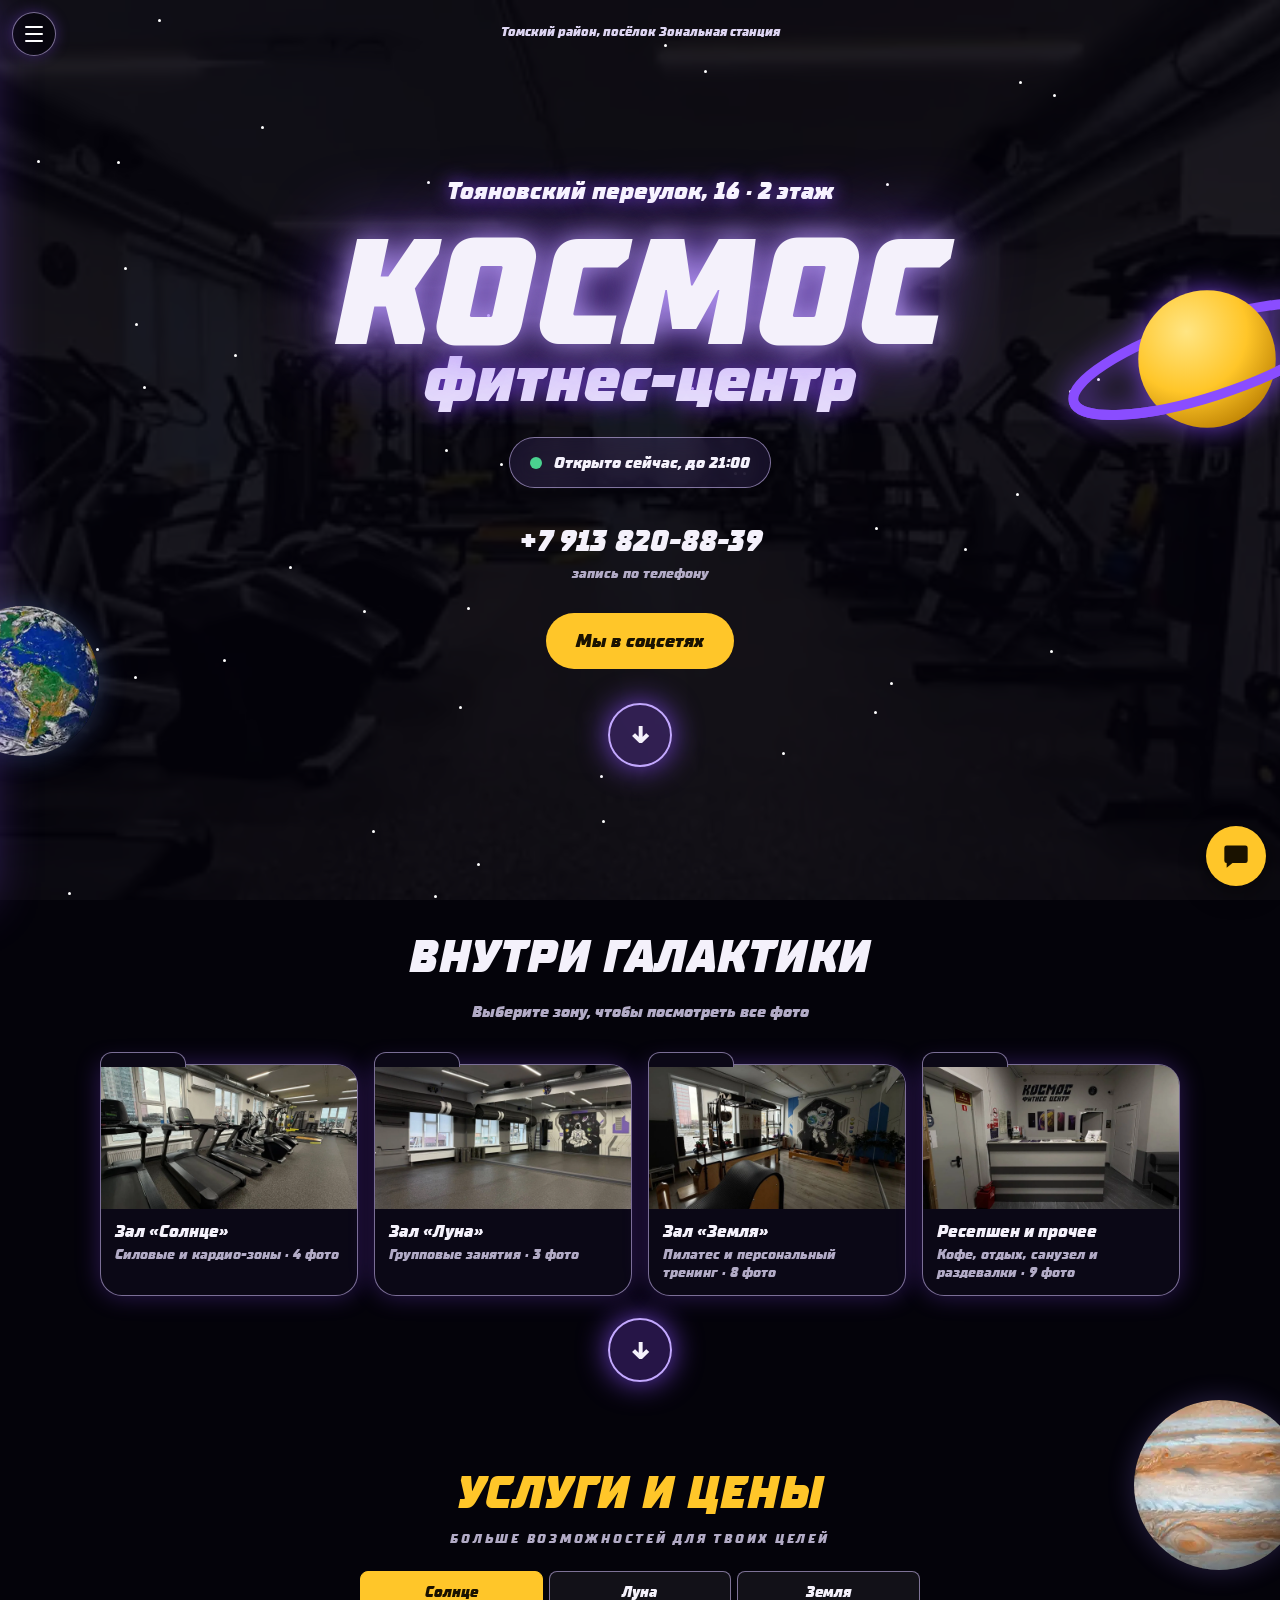
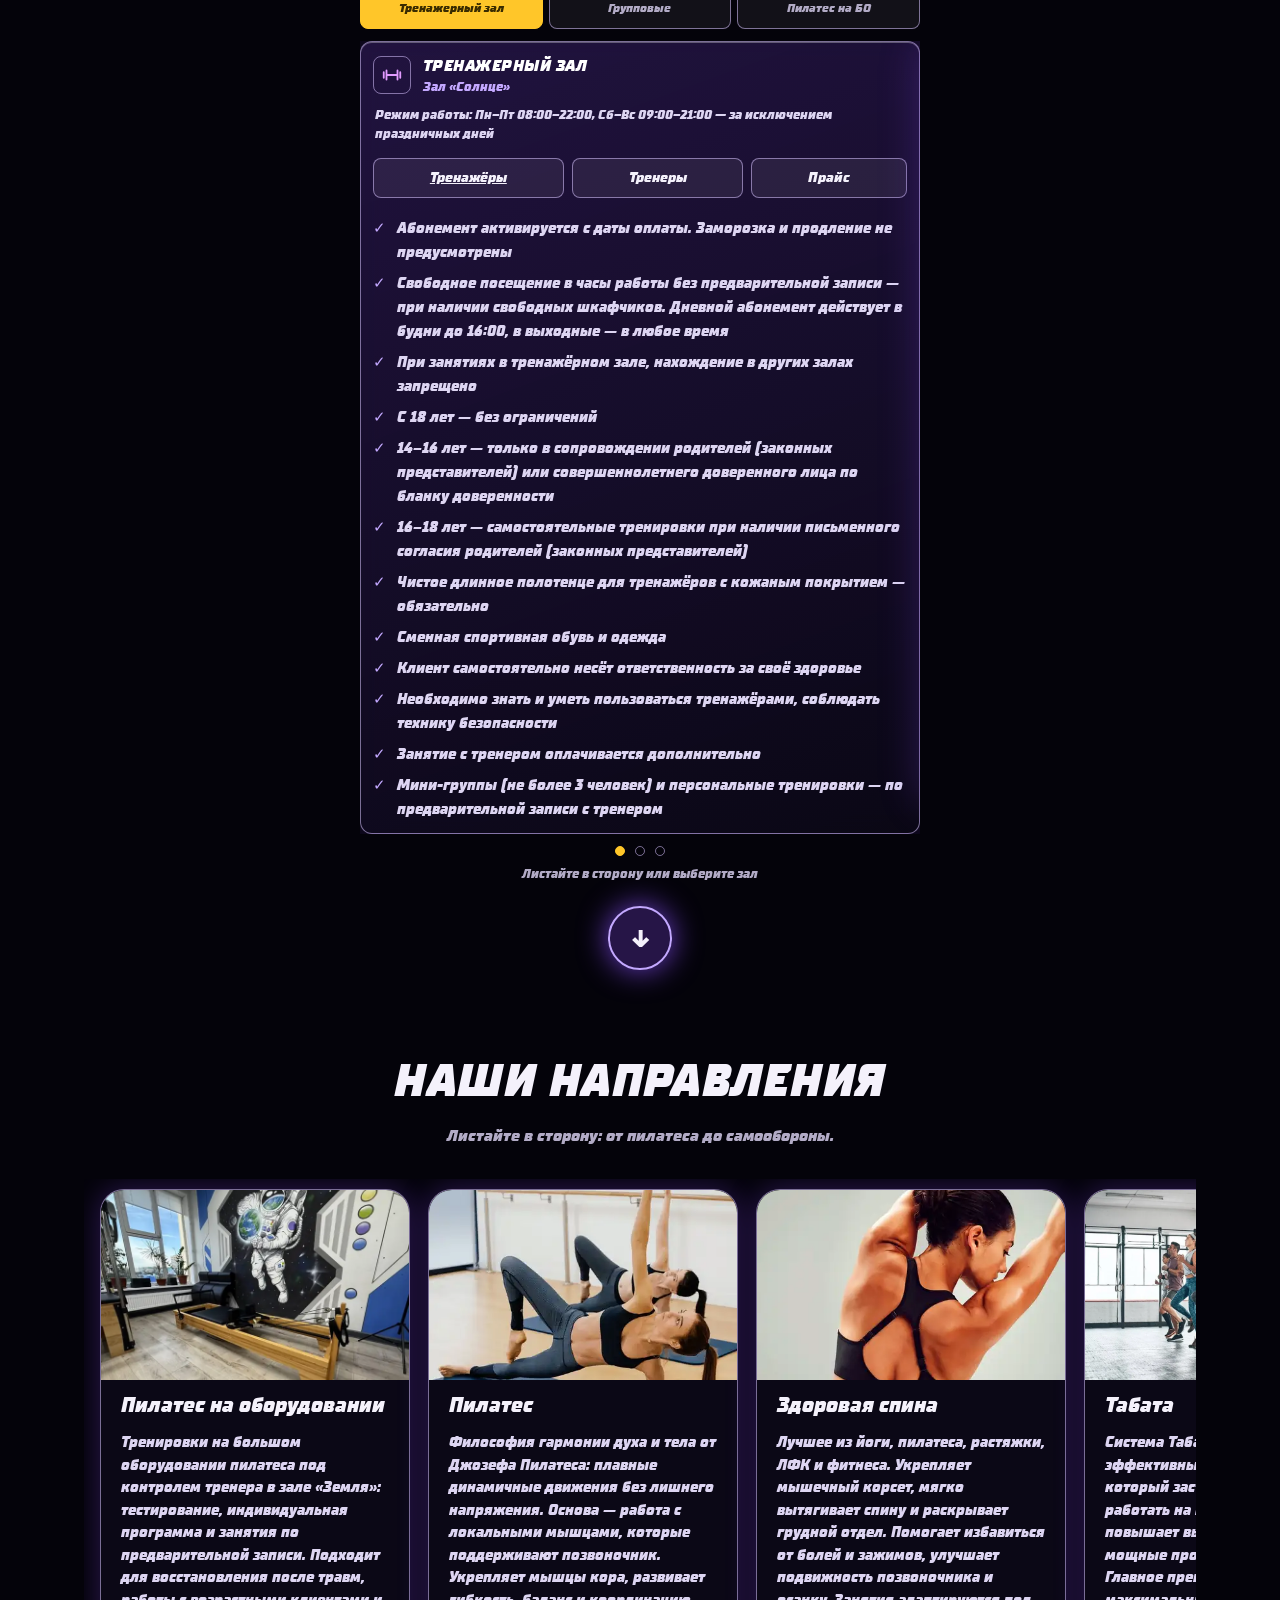
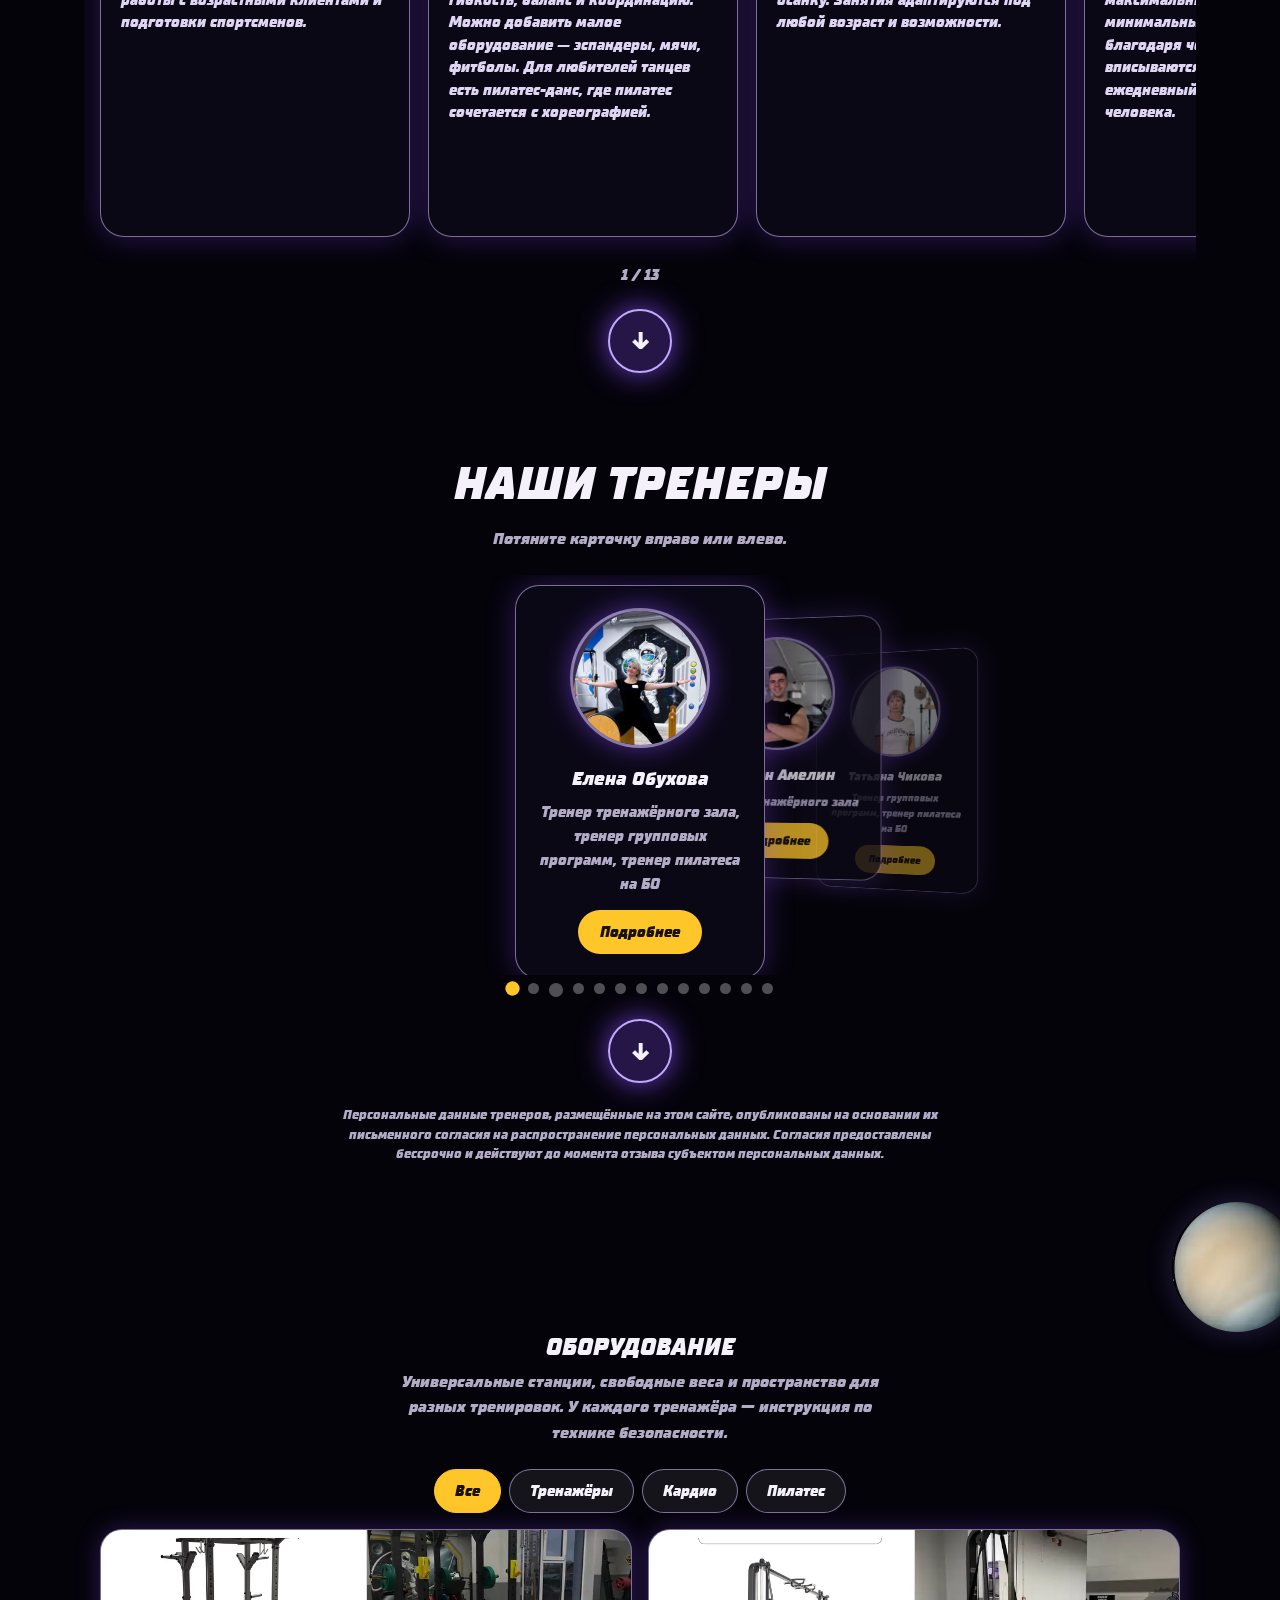
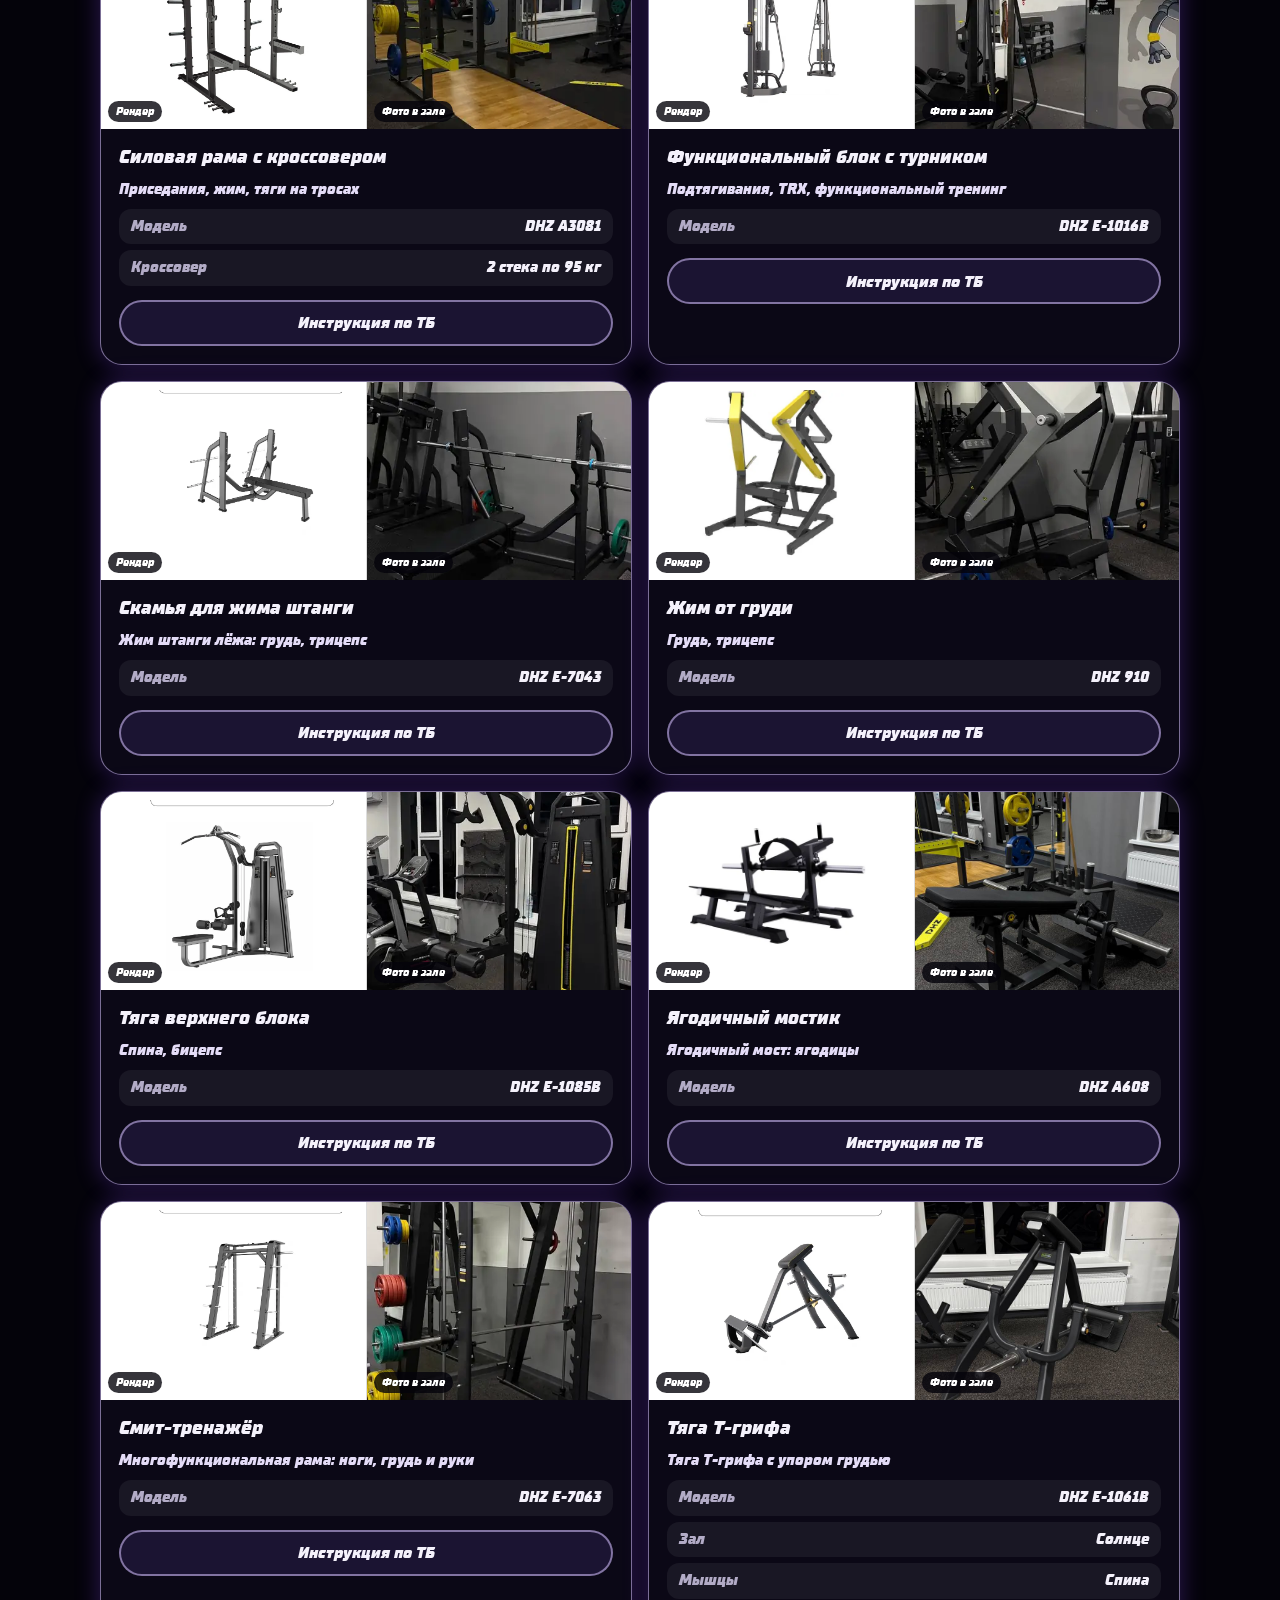
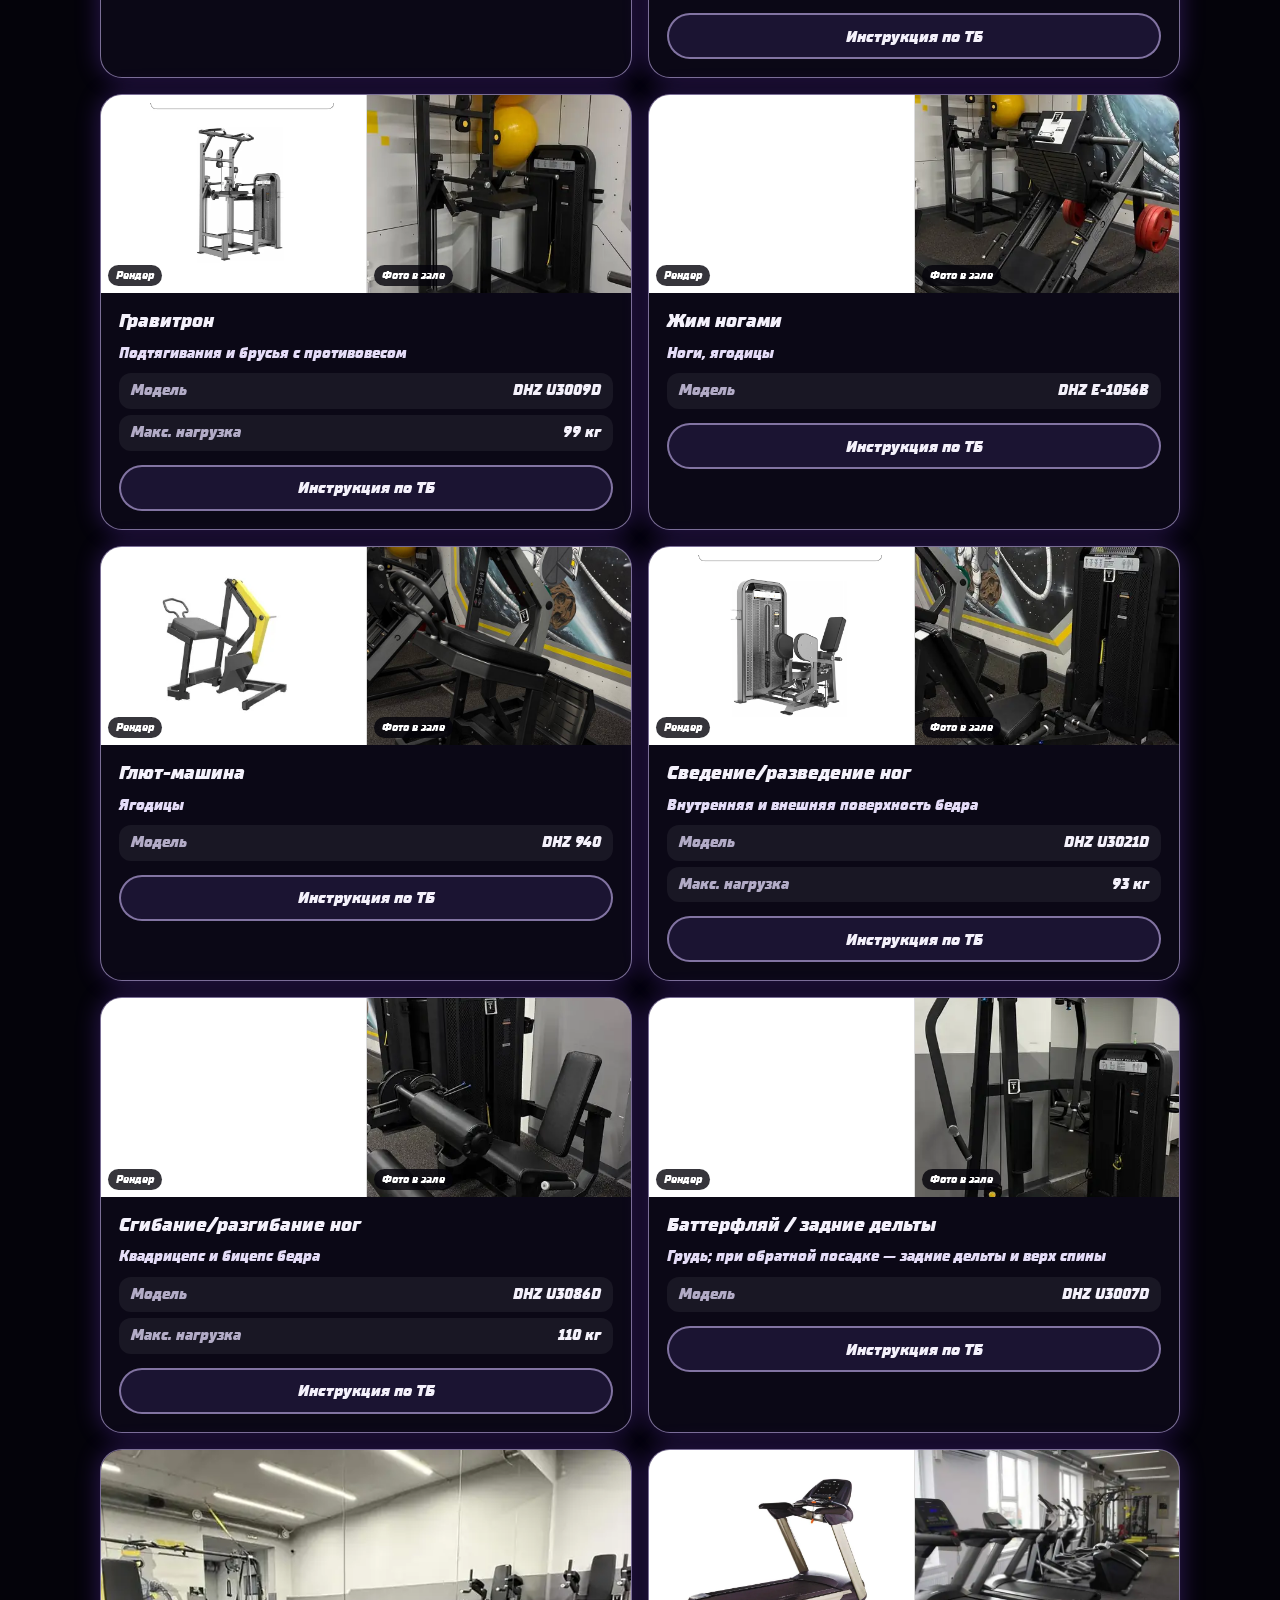
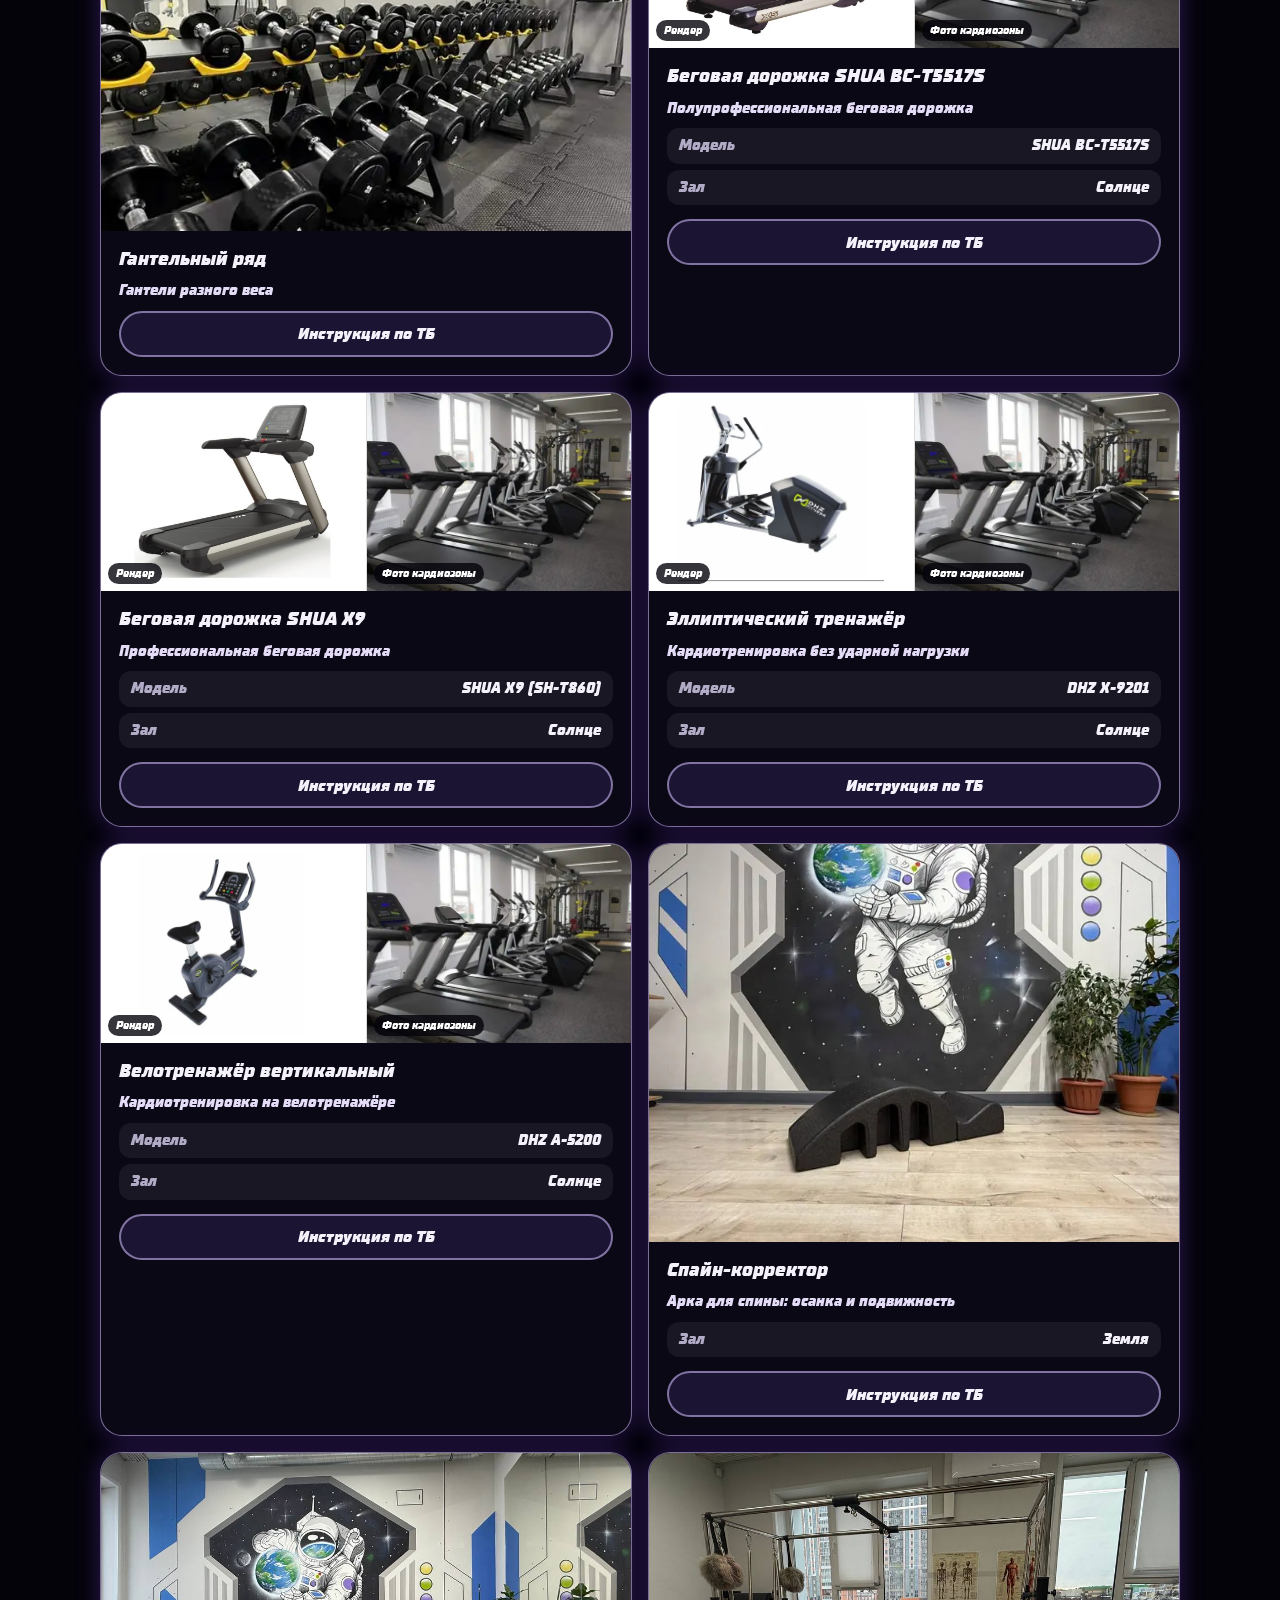
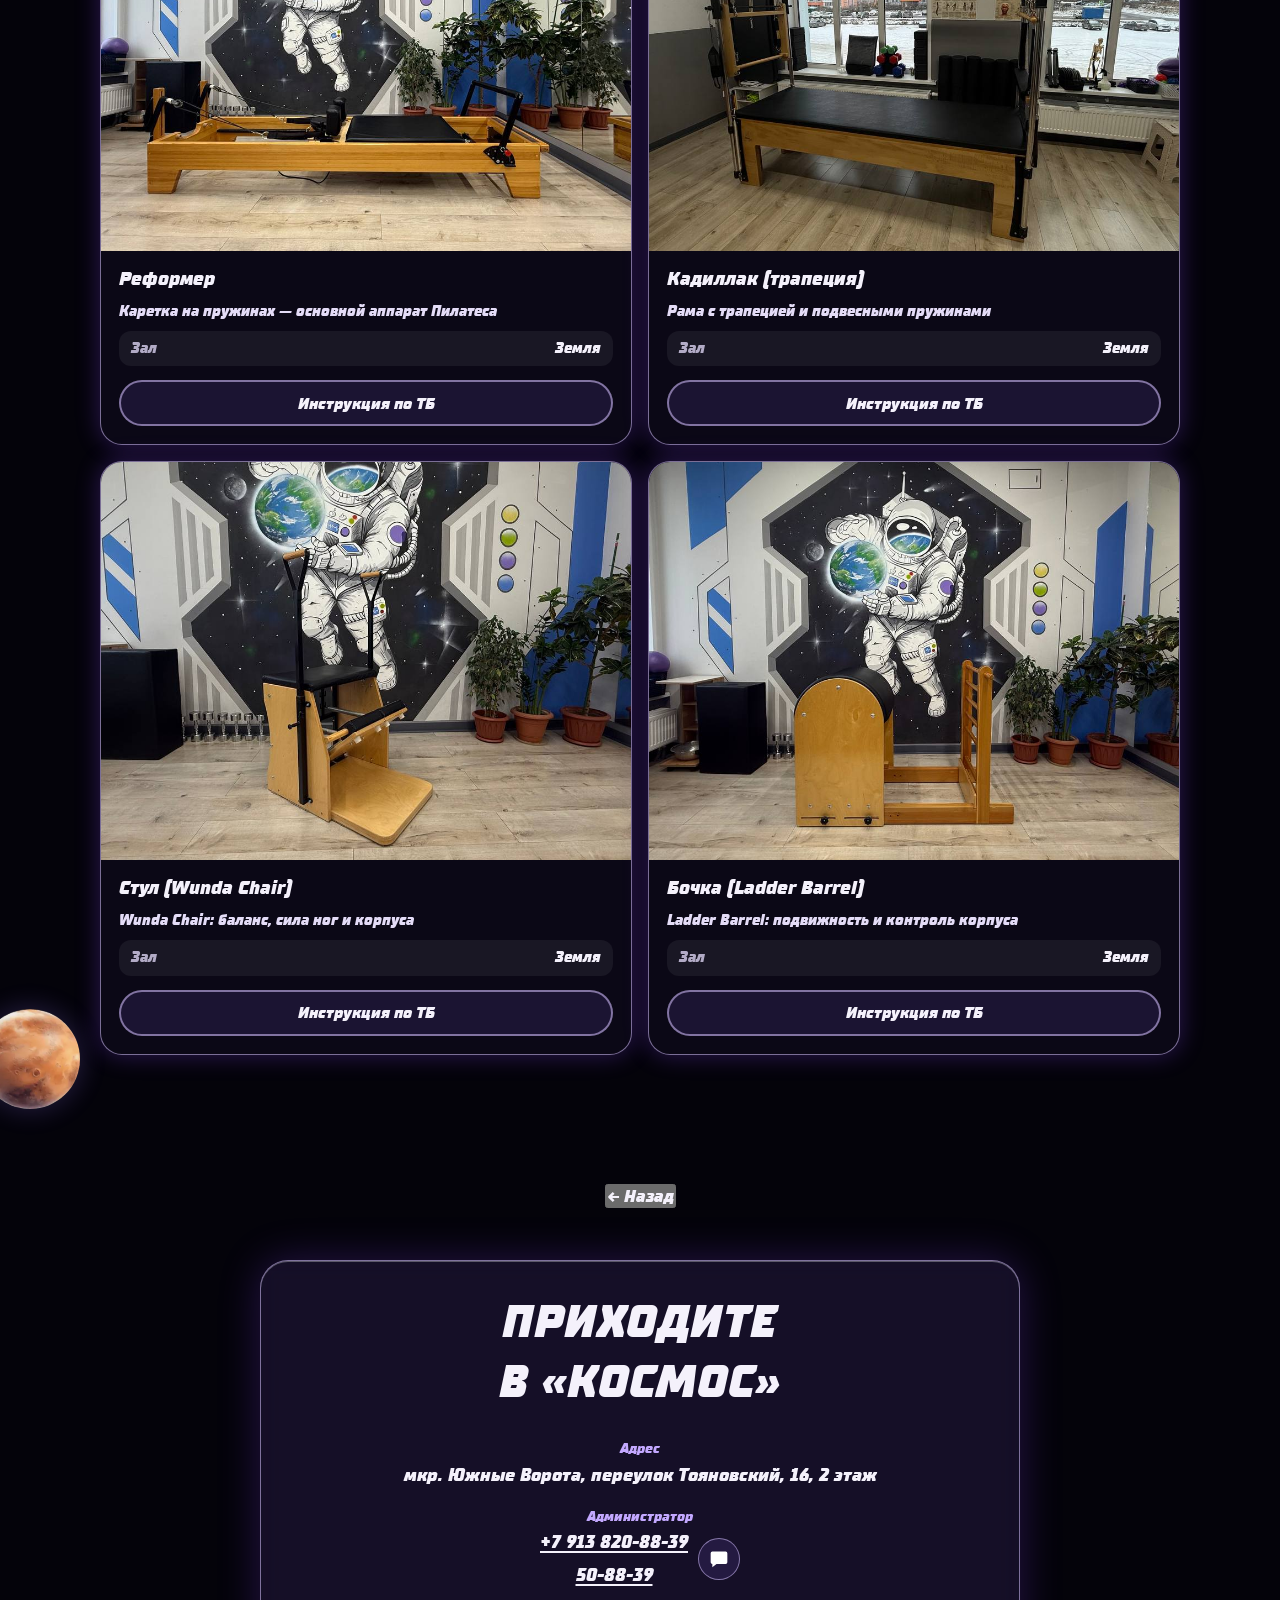
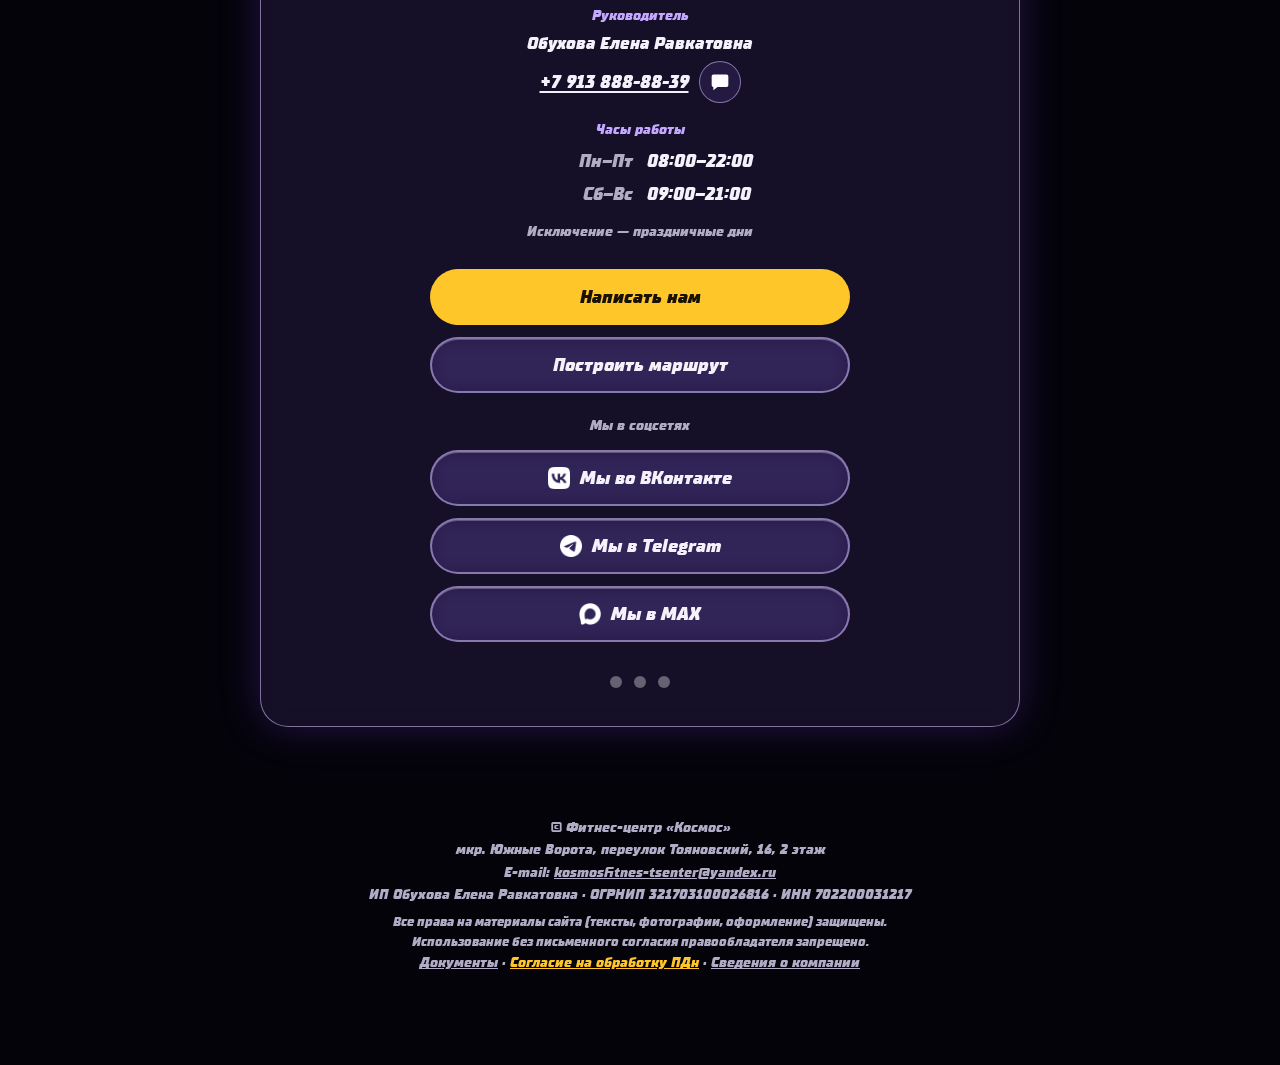
==== index.html @ e8531ea5 "Add trainer Tatyana Bon" ====
<!doctype html><html><head><meta charset=utf8><meta name=viewport content="width=device-width,initial-scale=1,viewport-fit=cover"><style>:root{color-scheme:light;box-sizing:border-box;padding-top:env(safe-area-inset-top,0px);padding-bottom:env(safe-area-inset-bottom,0px)}html{scroll-padding-top:env(safe-area-inset-top,0px)}body{margin:0;padding:0;font:14px -apple-system,BlinkMacSystemFont,sans-serif;background:#fff;color:#000}img{max-width:100%}[hidden]:not([hidden=until-found i]){display:none!important}
/* Экранные блоки и компактные карточки */




.section-down{margin:22px auto 0;flex:none}
#services .pz-chips .pz-chip{display:grid;place-items:center;text-align:center}
.sh-note{margin:10px 0;padding:8px 12px;border:1px solid var(--edge);border-radius:8px;font-size:13px;color:var(--vio2)}
.dmb{line-height:1.35}.dmb p{margin-bottom:5px}.dmb ul,.dmb ol{margin-bottom:6px}.dmb li{margin:1px 0}
.dmb .docpdf{display:block;width:100%;height:min(68vh,900px);min-height:420px;border:0;border-radius:10px;background:#fff}
@media(max-width:699px){.dmb .docpdf{height:62vh;min-height:360px}}
#p-trainer #tbody li ul{margin:8px 0 0;padding-left:20px}
@media(max-width:699px){
  #top.hero{height:100dvh;min-height:100svh}
  #top .meta{justify-content:center;text-align:center;padding-left:35px;padding-right:35px}
  #top .hero-main{position:relative;padding:10px 16px 88px}
  #top .hero-main>.down{position:absolute;bottom:calc(16px + env(safe-area-inset-bottom,0px));margin:0!important}
  #top .call{margin:18px 0 14px}#top .st{margin-top:14px;padding:8px 13px;font-size:13px}
  #intro,#services,#dirs{height:100dvh;min-height:100svh;overflow:hidden;scroll-margin-top:0}
  #intro .wrap,#services .wrap,#dirs .wrap{height:100%;display:flex;flex-direction:column;min-height:0}
  #intro .wrap{align-items:center;justify-content:center;padding-top:12px;padding-bottom:calc(12px + env(safe-area-inset-bottom,0px))}
  #intro h2{font-size:clamp(26px,7vw,42px)}#intro .sub{font-size:14px;line-height:1.35;margin-top:8px}
  
  #intro .section-down{margin-top:auto}
  #services .wrap{padding-top:6px;padding-bottom:calc(8px + env(safe-area-inset-bottom,0px))}
  #services h2{font-size:clamp(25px,7vw,37px)}
  #services #svc{flex:1;min-height:0;display:flex;flex-direction:column;gap:0}
  #services .pz-lead{margin-top:2px;font-size:10px}
  #services .pz-tabs{margin:7px 0 6px;gap:4px}#services .pz-tabs button{min-height:48px}#services .pz-tabs b{font-size:13px}#services .pz-tabs span{font-size:10px}
  #services .pz-view{flex:1;min-height:0}#services .pz-trk{height:100%!important}
  #services .pz-s{height:100%;overflow-y:auto;scrollbar-width:thin}
  #services .pz-p{padding:9px 10px}#services .pz-p h3{margin-bottom:6px;font-size:14px}#services .pz-p h3 i{width:30px;height:30px}
  #services .pz-rows{grid-template-columns:repeat(2,minmax(0,1fr));gap:4px}
  #services .pz-r{display:flex;flex-direction:column;align-items:flex-start;justify-content:space-between;min-height:54px;padding:5px 7px;font-size:12px}
  #services .pz-r small{font-size:10px}#services .pz-r strong{font-size:15px}
  #pz-earth .pz-r small,#pz-earth .hbd{display:none}
  #pz-earth .pz-r{flex-direction:row;align-items:center;min-height:54px}
  #pz-earth .pz-r span{font-size:11px}#pz-earth .pz-r strong{font-size:14px}#pz-earth .pz-r strong em{font-size:9px}
  #services .pz-key{margin:6px 0 0;font-size:11px;line-height:1.3}
  #services .pz-act{margin-top:7px;gap:5px}#services .pz-act .btn{min-height:40px;font-size:14px}
  #services .pz-chips{gap:5px}#services .pz-chip{min-height:34px;padding:3px 6px;font-size:11px;text-decoration:none;text-align:center;display:grid;place-items:center}
  #services .pz-more{margin-top:6px}#services .pz-more .hmore{min-height:38px;margin:0;padding:4px 9px;font-size:11px;text-align:left}
  #services .pz-more .hdet{max-height:45dvh;overflow-y:auto}#services .pz-more li{font-size:12px;line-height:1.3;margin:4px 0}
  #services .pz-dots{margin-top:5px}#services .pz-hint{margin-top:2px;font-size:10px}
  #services .section-down{width:44px;height:44px;font-size:22px;margin:4px auto 0}
  #dirs .wrap{padding-top:8px;padding-bottom:calc(10px + env(safe-area-inset-bottom,0px))}#dirs h2{font-size:clamp(25px,7vw,37px)}#dirs .sub{font-size:12px;margin:4px 0}
  #dirs .dcar{flex:1;min-height:0;margin:0}#dirs .dtrk{height:100%;align-items:stretch;padding:4px 16px 8px}
  #dirs .dc{height:100%;display:flex;flex-direction:column;overflow:hidden}#dirs .dc .ph{height:clamp(110px,27dvh,210px);flex:none}
  #dirs .dc .tx{flex:1;min-height:0;overflow-y:auto;padding:8px 14px 12px}#dirs .dc h3{font-size:18px;margin-bottom:6px}#dirs .dc p{font-size:12.5px;line-height:1.34}
  #dirs .dcnt{padding-top:4px;font-size:12px}
}
@media(max-height:640px) and (max-width:699px){#top .hero-main{padding-bottom:74px}#top h1{font-size:clamp(45px,14vw,72px)}}

/* First-screen hall cards use the same folder look as the main gallery. */






@media(max-width:480px){}
</style><meta charset=utf8><meta name=viewport content="width=device-width,initial-scale=1,viewport-fit=cover"><style>:root{color-scheme:light;box-sizing:border-box;padding-top:env(safe-area-inset-top,0px);padding-bottom:env(safe-area-inset-bottom,0px)}html{scroll-padding-top:env(safe-area-inset-top,0px)}body{margin:0;padding:0;font:14px -apple-system,BlinkMacSystemFont,sans-serif;background:#fff;color:#000}img{max-width:100%}[hidden]:not([hidden=until-found i]){display:none!important}</style><style>#dlw,#p-rules .mrow,#p-rules h3{display:none!important}</style><title>Фитнес-центр «Космос»</title><style>
:root{color-scheme:dark;--ink:#04030a;--line:#2b2145;--vio:#8a4dff;--vio2:#c3a8ff;--sun:#ffc629;--txt:#f4f1fb;--mut:#b2abc6;--wide:"Unbounded","Arial Black",Verdana,sans-serif;--glass:rgba(150,110,255,.12);--edge:rgba(215,195,255,.55)}
*{box-sizing:border-box;margin:0;padding:0}
html{scroll-behavior:smooth;-webkit-text-size-adjust:100%;overflow-x:hidden;max-width:100%}
main,section,#imtpage,footer{overflow-x:clip}
body{background:var(--ink);color:var(--txt);font:17px/1.6 system-ui,-apple-system,"Segoe UI",Roboto,Arial,sans-serif;padding-bottom:84px;overflow-x:hidden;max-width:100vw;position:relative;text-align:center;overscroll-behavior-x:none}
img{display:block;max-width:100%}
a{color:inherit}
:focus-visible{outline:3px solid var(--sun);outline-offset:3px}
.wrap{width:min(1080px,100% - 32px);margin:0 auto;position:relative;z-index:1}
section{padding:64px 0;position:relative}
h2{font-family:var(--wide);font-weight:500;font-size:clamp(24px,6.4vw,46px);line-height:1.15;text-transform:uppercase;overflow-wrap:anywhere}
h2 small{display:block;font-weight:300;font-size:.55em;text-transform:none;margin-top:8px;color:#e6defa}
.sub{max-width:30em;margin:16px auto 24px;color:var(--mut);font-size:16px}
.bg{position:fixed;inset:0;z-index:-2;background:#000 center/cover}
.bg:after{content:"";position:absolute;inset:0;background:rgba(4,3,10,.9)}
.stars{position:fixed;inset:0;z-index:-1;pointer-events:none}
.stars i{position:absolute;width:3px;height:3px;border-radius:50%;background:#fff;animation:tw 4s ease-in-out infinite}
@keyframes tw{0%,100%{opacity:.1}50%{opacity:1}}
.btn{display:inline-flex;align-items:center;justify-content:center;min-height:56px;padding:0 28px;border-radius:999px;font:700 18px/1 system-ui,sans-serif;text-decoration:none;border:2px solid transparent;cursor:pointer;transition:transform .15s,box-shadow .3s}
.btn:active{transform:scale(.97)}
.btn-sun{background:var(--sun);color:#1a1200;animation:ring 3s ease-out infinite}
@keyframes ring{0%{box-shadow:0 0 0 0 rgba(255,198,41,.55)}70%,100%{box-shadow:0 0 0 16px rgba(255,198,41,0)}}
.btn-g{border-color:var(--edge);background:var(--glass);-webkit-backdrop-filter:blur(10px);backdrop-filter:blur(10px);color:var(--txt);box-shadow:inset 0 1px 0 rgba(255,255,255,.25)}
.btn-g:hover{box-shadow:0 0 28px rgba(138,77,255,.7)}
/* glass */
.glass{position:relative;border-radius:28px;border:1px solid var(--edge);background:var(--glass);-webkit-backdrop-filter:blur(12px);backdrop-filter:blur(12px);box-shadow:inset 0 1px 0 rgba(255,255,255,.3),0 0 40px rgba(138,77,255,.25)}
.lift{transition:transform .45s cubic-bezier(.2,.8,.3,1),box-shadow .45s}
.lift:hover{transform:translateY(-8px)}

/* hero */
.hero{position:relative;min-height:100vh;min-height:100svh;padding:0;display:flex;flex-direction:column;overflow:hidden}
.beam{position:absolute;top:-8%;left:50%;width:150%;height:100%;translate:-50% 0;background:conic-gradient(from 180deg at 50% 0,transparent 163deg,rgba(138,77,255,.55) 174deg,rgba(255,255,255,.85) 180deg,rgba(138,77,255,.55) 186deg,transparent 197deg);filter:blur(14px);-webkit-mask:linear-gradient(#000 25%,transparent 92%);mask:linear-gradient(#000 25%,transparent 92%);animation:beam 7s ease-in-out infinite;pointer-events:none}
@keyframes beam{50%{opacity:.6;transform:rotate(2deg)}}
.hero-soc{display:flex;gap:10px}.hero-soc a{display:flex;align-items:center;gap:5px;text-decoration:none;color:#ddd5f2}.hero-soc .ico{width:18px;height:18px}.meta{position:relative;display:flex;justify-content:space-between;gap:10px;padding:calc(env(safe-area-inset-top,0px) + 22px) 0 0;font-size:13px;color:#ddd5f2}
.hero .wrap{flex:1;display:flex;flex-direction:column;align-items:center;justify-content:center;padding-bottom:40px}
.hero .tag{font:500 14px var(--wide);margin-bottom:6px}
.hero h1{font-family:var(--wide);font-weight:700;font-size:clamp(46px,16vw,150px);line-height:1;text-transform:uppercase;text-shadow:0 0 30px rgba(190,160,255,.9),0 0 80px rgba(138,77,255,.8);position:relative;z-index:2}
.hero h1+p{font:300 clamp(24px,7.5vw,64px)/1 var(--wide);margin-top:-.32em;color:#e8e0fb;position:relative;z-index:1;text-shadow:0 0 24px rgba(138,77,255,.8)}
.call{margin:34px 0 26px}
.st{display:inline-flex;align-items:center;gap:12px;margin-top:26px;padding:12px 20px;border-radius:999px;border:1px solid var(--edge);background:var(--glass);-webkit-backdrop-filter:blur(10px);backdrop-filter:blur(10px);font-size:16px;font-weight:600;text-align:left;max-width:100%}
.st i{flex:none;width:12px;height:12px;border-radius:50%;background:#4ad18f;animation:pd 2s infinite}
.st.off i{background:#ff6b5b;animation-name:pdr}
@keyframes pd{0%{box-shadow:0 0 0 0 rgba(74,209,143,.7)}70%,100%{box-shadow:0 0 0 12px rgba(74,209,143,0)}}
@keyframes pdr{0%{box-shadow:0 0 0 0 rgba(255,107,91,.7)}70%,100%{box-shadow:0 0 0 12px rgba(255,107,91,0)}}
.call a{display:block;font:700 clamp(20px,5.5vw,30px) var(--wide);text-decoration:none}
.call span{font-size:14px;color:var(--mut)}
.down{width:64px;height:64px;border-radius:50%;display:grid;place-items:center;text-decoration:none;font-size:28px;border:2px solid var(--vio2);background:rgba(138,77,255,.25);box-shadow:0 0 30px rgba(138,77,255,.8);animation:bob 2.6s ease-in-out infinite}
@keyframes bob{50%{transform:translateY(8px)}}
.planet{position:absolute;z-index:1;width:clamp(90px,24vw,190px);aspect-ratio:1;border-radius:50%;background:radial-gradient(circle at 35% 30%,#ffe583,#ffc629 55%,#b97d00);animation:fl 8s ease-in-out infinite}

.p1{right:-6%;top:26%;width:clamp(150px,40vw,300px);background:none;border-radius:0;aspect-ratio:6/5}.p1 svg{width:100%;height:100%;filter:drop-shadow(0 0 14px rgba(138,77,255,.8))}
.pl{position:absolute;aspect-ratio:1;border-radius:50%;pointer-events:none;z-index:0;opacity:.75;animation:fl 9s ease-in-out infinite}

/* planets: фото планет из присланной картинки */
.pl{opacity:.96;background-size:cover;background-position:center;box-shadow:0 0 30px rgba(160,130,255,.25)}
.pear{background-size:cover;background-position:center;box-shadow:0 0 30px rgba(120,160,255,.35)}
.pjup:before{content:"";position:absolute;inset:0;border-radius:50%;background:radial-gradient(circle at 36% 30%,rgba(255,255,255,.12),rgba(0,0,0,0) 42%,rgba(0,0,0,.6) 100%)}
.pjup{background-image:url([data-uri])}
.pura{background-image:url([data-uri])}
.pven{background-image:url([data-uri])}
.pmer{background-image:url([data-uri])}
.pear{background-image:url([data-uri])}
.pmar{background-image:url([data-uri])}
.pnep{background-image:url([data-uri])}
.pplu{background-image:url([data-uri])}
.p2{left:-4%;bottom:16%;width:clamp(80px,22vw,150px);animation-delay:-3s;opacity:.85}

@keyframes fl{50%{transform:translateY(-18px) rotate(4deg)}}

/* hours panel */
.pan{padding:30px 18px 34px;max-width:900px;margin:0 auto}
.pan:before{content:"";position:absolute;inset:14px -12px -14px 12px;border-radius:28px;border:1px solid var(--line);background:rgba(138,77,255,.06);z-index:-1}
.pan-top{display:flex;justify-content:space-between;align-items:center;margin-bottom:22px;font-size:14px;color:#ddd5f2}
.pill{padding:4px 14px;border-radius:999px;border:1px solid var(--edge);background:rgba(255,255,255,.1);font-size:13px}
.three{display:grid;gap:22px}
.n{font:300 clamp(40px,11vw,64px)/1 var(--wide);text-shadow:0 0 20px var(--vio)}
.three b{display:block;font-size:18px;margin-top:6px}
.three span{color:var(--mut);font-size:15px}
.pan .foot{margin-top:22px;font-size:14px;color:var(--mut)}
@media(min-width:700px){.three{grid-template-columns:repeat(3,1fr)}.pan{padding:34px 40px}}

/* services tiles */
.tiles{display:grid;gap:26px;margin-top:34px}
.tw{position:relative;transform:rotate(var(--r));transition:transform .45s cubic-bezier(.2,.8,.3,1)}
.tw:before{content:"";position:absolute;inset:10px -10px -10px 10px;border-radius:24px;border:1px solid var(--edge);background:rgba(138,77,255,.1);z-index:-1;rotate:3deg}
.tw:hover{transform:translateY(-8px) rotate(var(--r))}
.tw{display:flex}
.tile{width:100%;border-radius:24px;border:1.5px solid var(--edge);overflow:hidden;text-align:left;background:#0b0816;box-shadow:0 0 30px rgba(138,77,255,.3);display:flex;flex-direction:column}
.ph{position:relative;height:240px;background:#000 center/cover}
.ph:after{content:"";position:absolute;left:0;right:0;bottom:-1px;height:70px;background:linear-gradient(to top,#0b0816,rgba(11,8,22,0))}
.tx{padding:6px 22px 22px;display:flex;flex-direction:column;flex:1}
.tx .pr{margin-top:auto}
.tx ul{margin-bottom:16px}
.lnk{padding:0 18px;border-radius:999px;border:1.5px solid var(--sun);color:var(--sun);min-height:44px;background:none;font:700 15px system-ui,sans-serif;cursor:pointer}
.lnk:hover{background:var(--sun);color:#1a1200}
.tile h3{font:500 20px/1.25 var(--wide);margin-bottom:12px}
.tile p{font-size:15px;color:#ddd5f2}
.pr{display:flex;justify-content:space-between;align-items:baseline;gap:10px;margin-top:14px;padding-top:12px;border-top:1px solid var(--edge)}
.pr strong{font:700 22px var(--wide);color:var(--sun)}
.pr span,.pr a{font-size:15px;color:#ddd5f2}
.pr.ask strong{font:500 14px var(--wide);color:var(--vio2)}
.pr a{font-weight:700;color:#fff}
.tile ul{list-style:none;margin-top:6px;display:grid;gap:7px;font-size:15px;color:#ddd5f2}
.tile li{padding-left:24px;position:relative}
.tile li:before{content:"\2713";position:absolute;left:0;color:var(--vio2);font-weight:700}
.pr strong{font-size:30px}
@media(min-width:600px){.tiles{grid-template-columns:repeat(2,1fr)}}
@media(min-width:1000px){.tiles{grid-template-columns:repeat(3,1fr);gap:28px}}
[hidden]{display:none!important}
/* imt */
.imt{padding:30px 18px 34px;max-width:620px;margin:30px auto 0;text-align:left}
.imt label{display:block;font-size:15px;color:var(--mut);margin:16px 0 6px}
.imt input,.imt select{width:100%;min-height:58px;padding:0 18px;border-radius:14px;border:1px solid var(--edge);background:rgba(255,255,255,.08);color:var(--txt);font:18px system-ui,sans-serif}
.imt select option{color:#111}
.imt .btn{width:100%;margin-top:24px}
.res{margin-top:22px;padding:20px;border-radius:16px;border:1px solid var(--edge);background:rgba(138,77,255,.14);min-height:80px;text-align:center}
.res strong{display:block;font:700 34px var(--wide);color:var(--sun)}
.sc{position:relative;display:grid;grid-template-columns:3.5fr 6.5fr 5fr 10fr;height:12px;border-radius:6px;overflow:hidden;margin:26px 0 6px}
.sc i:nth-child(1){background:#5b8cff}.sc i:nth-child(2){background:#4ad18f}.sc i:nth-child(3){background:var(--sun)}.sc i:nth-child(4){background:#ff6b5b}
.mk{position:relative;height:0}.mk b{position:absolute;top:-30px;width:4px;height:20px;margin-left:-2px;background:#fff;box-shadow:0 0 10px #fff;border-radius:2px;transition:left .5s}
.leg{display:flex;justify-content:space-between;font-size:12.5px;color:var(--mut)}
.imt{max-width:760px;padding:34px 22px 38px}
.imt-t{font:500 22px var(--wide);margin-bottom:4px}
.fg{display:grid;gap:0 20px}
@media(min-width:620px){.fg{grid-template-columns:1fr 1fr}.imt{padding:44px 44px 48px}}
.res .big{display:block;font:700 clamp(44px,12vw,72px)/1.1 var(--wide);color:var(--sun);text-shadow:0 0 24px rgba(255,198,41,.4)}
.res .cat{display:block;font:500 20px var(--wide);margin:6px 0 14px}
.res .row{font-size:16px;color:#e4dcf7;margin-top:6px}
.res.err{border-color:#ff6b5b;color:#ffb4aa}
.mini{display:grid;grid-template-columns:repeat(2,1fr);gap:10px;margin-top:18px;text-align:left}
.mini div{padding:14px;border-radius:14px;border:1px solid var(--edge);background:rgba(255,255,255,.06)}
.mini b{display:block;font:500 clamp(18px,4.6vw,26px) var(--wide);color:#fff}
.mini span{font-size:13.5px;color:#d3cde4;line-height:1.3;display:block;margin-top:4px}
@media(min-width:760px){.mini{grid-template-columns:repeat(4,1fr)}}
.cta{margin-top:20px;padding-top:18px;border-top:1px solid var(--edge)}
.cta p{margin-bottom:14px;color:#e8e0fb}
.rng{width:100%;-webkit-appearance:none;appearance:none;height:8px;border-radius:6px;background:var(--line);outline:none;margin:30px 0 12px;padding:0;min-height:0;border:0}
.rng::-webkit-slider-thumb{-webkit-appearance:none;width:36px;height:36px;border-radius:50%;background:var(--sun);border:3px solid #1a1200;box-shadow:0 0 18px rgba(255,198,41,.7);cursor:pointer}
.rng::-moz-range-thumb{width:32px;height:32px;border-radius:50%;background:var(--sun);border:3px solid #1a1200;box-shadow:0 0 18px rgba(255,198,41,.7);cursor:pointer}
.tk{position:relative;height:34px;font:500 18px var(--wide)}
.tk span{position:absolute;top:0;left:calc(18px + (100% - 36px) * var(--p));transform:translateX(-50%);padding:4px 12px;cursor:pointer;color:var(--mut);transition:color .25s,transform .25s}
.tk span.on{color:var(--sun);transform:translateX(-50%) scale(1.25)}
.rng{cursor:grab}.rng:active{cursor:grabbing}
.rng::-webkit-slider-thumb{transition:transform .2s,box-shadow .2s}.rng:hover::-webkit-slider-thumb{transform:scale(1.18);box-shadow:0 0 28px rgba(255,198,41,.95)}
.rng::-moz-range-thumb{transition:transform .2s}.rng:hover::-moz-range-thumb{transform:scale(1.18)}
.bn{display:grid;gap:12px;margin-top:26px}
.bn div{padding:16px;border-radius:14px;border:1px solid var(--edge);background:rgba(255,255,255,.06)}
.bn span{display:block;font-size:14px;color:var(--mut)}
.bn b{font:500 clamp(20px,5.4vw,30px) var(--wide)}
@media(min-width:700px){.bn{grid-template-columns:1fr 1fr}}
.sv{margin-top:22px;font:500 clamp(18px,4.6vw,24px)/1.35 var(--wide);text-align:center}
.sv strong{display:block;font:700 clamp(30px,8.5vw,52px) var(--wide);color:var(--sun);text-shadow:0 0 24px rgba(255,198,41,.4);margin:6px 0}
.back{display:inline-block;margin-bottom:10px;color:var(--vio2);font-weight:700;text-decoration:none}

/* why circles */
.cir{display:grid;gap:36px;margin-top:34px}
.cir img{width:118px;height:118px;border-radius:50%;object-fit:cover;margin:0 auto 14px;border:3px solid var(--edge);box-shadow:0 0 26px rgba(138,77,255,.55);animation:fl 7s ease-in-out infinite}
.cir>div:nth-child(2) img{animation-delay:-2s}.cir>div:nth-child(3) img{animation-delay:-4s}
.cir h3{font:500 18px var(--wide);margin-bottom:8px}
.cir p{color:var(--mut);font-size:15.5px;max-width:23em;margin:0 auto}
@media(min-width:800px){.cir{grid-template-columns:repeat(3,1fr)}}

/* gallery */
.gal{display:grid;grid-template-columns:repeat(2,1fr);gap:10px;margin-top:30px}
.gal button{border:1.5px solid var(--edge);padding:0;background:#000;border-radius:20px;overflow:hidden;cursor:zoom-in;aspect-ratio:4/3;transition:transform .45s cubic-bezier(.2,.8,.3,1),box-shadow .45s}
.gal button:hover{transform:translateY(-8px);box-shadow:0 0 26px rgba(138,77,255,.65)}
.gal img{width:100%;height:100%;object-fit:cover}
@media(min-width:800px){.gal{grid-template-columns:repeat(4,1fr)}}
dialog{border:0;background:transparent;max-width:100vw;max-height:100vh;width:100%;height:100%;padding:12px;margin:0}
dialog::backdrop{background:rgba(0,0,0,.94)}
dialog img{position:absolute;inset:12px;width:calc(100% - 24px);height:calc(100% - 24px);object-fit:contain;border-radius:8px}
dialog .cls{position:absolute;top:calc(env(safe-area-inset-top,0px) + 16px);right:16px;z-index:2}
dialog .btn{min-height:48px;padding:0 22px;background:var(--sun);color:#1a1200;animation:none}
.nv{position:absolute;top:50%;z-index:3;width:56px;height:56px;margin-top:-28px;border-radius:50%;border:2px solid var(--vio2);background:rgba(4,3,10,.7);color:#fff;font:700 28px/1 system-ui;cursor:pointer;box-shadow:0 0 20px var(--vio)}
.nv.p{left:10px}.nv.n{right:10px}
.cnt{position:absolute;left:16px;top:calc(env(safe-area-inset-top,0px) + 28px);z-index:3;font-weight:700}

/* faq */
.faq{max-width:720px;margin:30px auto 0;text-align:left}
details{border-bottom:1px solid var(--line)}
summary{list-style:none;cursor:pointer;padding:20px 44px 20px 0;font-weight:700;font-size:18px;position:relative;min-height:58px}
summary::-webkit-details-marker{display:none}
summary:after{content:"+";position:absolute;right:4px;top:50%;transform:translateY(-50%);font:500 28px var(--wide);color:var(--sun);transition:transform .2s}
details[open] summary:after{transform:translateY(-50%) rotate(45deg)}
details p{padding:0 0 20px;color:#d3cde4}

/* faq */
.qa{border:1px solid var(--line);border-radius:20px;background:rgba(138,77,255,.05);margin-bottom:12px;transition:border-color .3s,box-shadow .3s,background .3s}
.qa.open{border-color:var(--edge);background:var(--glass);box-shadow:0 0 28px rgba(138,77,255,.35)}
.q{width:100%;display:flex;align-items:center;gap:16px;padding:16px 18px;background:none;border:0;color:var(--txt);text-align:left;font:700 18px/1.3 system-ui,sans-serif;cursor:pointer;min-height:72px}
.qn{font:300 30px var(--wide);color:transparent;-webkit-text-stroke:1px var(--vio2);min-width:2.1em}
.qi{margin-left:auto;flex:none;width:36px;height:36px;border-radius:50%;border:1.5px solid var(--vio2);position:relative;transition:transform .35s,background .3s}
.qi:before,.qi:after{content:"";position:absolute;left:50%;top:50%;width:14px;height:2px;margin:-1px 0 0 -7px;background:var(--vio2)}
.qi:after{transform:rotate(90deg)}
.qa.open .qi{transform:rotate(45deg);background:rgba(138,77,255,.35)}
.qa-a{display:grid;grid-template-rows:0fr;transition:grid-template-rows .4s ease}
.qa.open .qa-a{grid-template-rows:1fr}
.qa-a>div{overflow:hidden}
.qa-a p{padding:0 20px 22px 18px;color:#e0d9f2;font-size:17px}
@media(min-width:600px){.qa-a p{padding-left:calc(18px + 2.1em + 16px)}}
/* booking */
#bk{width:min(480px,100% - 20px);height:auto;max-height:92vh;margin:auto;padding:0;overflow:auto;color:var(--txt);background:transparent;text-align:left}
#bk .glass{padding:26px 20px 24px;background:#0d0919}
#bk h3{font:500 22px var(--wide);margin-bottom:6px;padding-right:44px}
#bk .x{position:absolute;top:14px;right:14px;width:44px;height:44px;border-radius:50%;border:1.5px solid var(--edge);background:rgba(255,255,255,.08);color:#fff;font:28px/1 system-ui;cursor:pointer}
#bk .btn{display:flex;flex-direction:column;gap:6px;width:100%;margin-top:12px;min-height:66px;text-align:center;line-height:1.2;animation:none}
#bk .btn small{font:500 15px system-ui}
#bk .or{margin:20px 0 4px;color:var(--mut);font-size:15px;text-align:center}
#bk label{display:block;font-size:14px;color:var(--mut);margin:12px 0 6px}
#bk input{width:100%;min-height:56px;padding:0 16px;border-radius:14px;border:1px solid var(--edge);background:rgba(255,255,255,.08);color:var(--txt);font:18px system-ui,sans-serif}
#bk #bm{margin-top:14px;font-size:15px;color:var(--vio2);text-align:center}
#bk #bm.err{color:#ffb4aa}
/* final */
.fin{padding:34px 20px 38px;max-width:760px;margin:34px auto 0}
.fin .info{display:grid;gap:6px;margin:20px 0 26px;font-size:18px}
.fin .info b{color:var(--vio2);font-weight:600;font-size:14px;display:block;margin-top:10px}
.hrs{display:grid;grid-template-columns:1fr 1fr;gap:4px 14px;max-width:340px;margin:0 auto}
.hrs span{text-align:right;color:var(--mut)}.hrs strong{text-align:left}
.bts{display:grid;gap:12px;max-width:420px;margin:0 auto}
.dots{display:flex;gap:12px;justify-content:center;margin-top:34px}
.dots i{width:12px;height:12px;border-radius:50%;background:rgba(255,255,255,.35);animation:dt 3s infinite}
.dots i:nth-child(2){animation-delay:1s}.dots i:nth-child(3){animation-delay:2s}
@keyframes dt{0%,100%{background:rgba(255,255,255,.3);transform:scale(1)}33%{background:#fff;transform:scale(1.35)}}
footer{padding:26px 0;color:var(--mut);font-size:14px}
.bar{position:fixed;left:0;right:0;bottom:0;z-index:20;padding:10px 12px calc(10px + env(safe-area-inset-bottom,0px));background:rgba(4,3,10,.94);border-top:1px solid var(--line);display:grid;grid-template-columns:1fr auto;gap:10px;transform:translateY(110%);transition:transform .3s}
.bar.on{transform:none}
.bar .btn{min-height:52px;font-size:17px;animation:none}
@media(min-width:900px){.bar{display:none}body{padding-bottom:0}}
@media(prefers-reduced-motion:reduce){*{animation:none!important;transition:none!important;scroll-behavior:auto!important}}

@font-face{font-family:"Supermolot";src:url([data-uri]) format("woff");font-weight:100 900;font-style:normal;font-display:swap}
:root{--wide:"Supermolot",Arial,sans-serif;--f:"Supermolot",Arial,sans-serif}
*,*::before,*::after,button,input,select,textarea{font-family:var(--f)!important;font-weight:400!important;font-style:normal!important}
h2,h1{letter-spacing:.01em}
/* burger + drawer */
.burger{position:fixed;top:calc(env(safe-area-inset-top,0px) + 12px);left:12px;z-index:30;width:52px;height:52px;border-radius:50%;border:1.5px solid var(--edge);background:rgba(4,3,10,.75);-webkit-backdrop-filter:blur(10px);backdrop-filter:blur(10px);cursor:pointer;display:grid;place-content:center;gap:6px;box-shadow:0 0 22px rgba(138,77,255,.5)}
.burger i{display:block;width:22px;height:2.5px;border-radius:2px;background:#fff}
.ov{position:fixed;inset:0;z-index:40;background:rgba(0,0,0,.6);opacity:0;pointer-events:none;transition:opacity .3s}
.ov.on{opacity:1;pointer-events:auto}
.side{position:fixed;top:0;bottom:0;left:0;z-index:41;width:min(320px,86vw);padding:calc(env(safe-area-inset-top,0px) + 18px) 18px 24px;background:#0d0919;border-right:1px solid var(--edge);box-shadow:0 0 50px rgba(138,77,255,.45);transform:translateX(-105%);transition:transform .35s cubic-bezier(.2,.8,.3,1);display:flex;flex-direction:column;gap:12px;text-align:left;overflow-y:auto}
.side.on{transform:none}
.side .lg{display:flex;align-items:center;gap:12px;margin-bottom:10px}
.side .lg img{width:64px;height:64px;border-radius:16px}
.side .lg span{font-size:22px;line-height:1.1}
.side .sx{position:absolute;top:calc(env(safe-area-inset-top,0px) + 14px);right:14px;width:44px;height:44px;border-radius:50%;border:1.5px solid var(--edge);background:rgba(255,255,255,.08);color:#fff;font-size:28px;line-height:1;cursor:pointer}
.sl{display:flex;align-items:center;justify-content:space-between;width:100%;min-height:60px;padding:0 20px;border-radius:18px;border:1px solid var(--edge);background:var(--glass);color:var(--txt);font-size:19px;cursor:pointer;text-align:left}
.sl:after{content:"\203A";color:var(--sun);font-size:26px}
.sl:hover,.sl.on{box-shadow:0 0 24px rgba(138,77,255,.7);border-color:var(--sun)}
/* pages */
.page{padding:calc(env(safe-area-inset-top,0px) + 80px) 0 40px;min-height:100vh;min-height:100svh}
.page .back{background:none;border:0;cursor:pointer;font-size:17px;margin-bottom:18px}
.pg{padding:30px 22px;margin-top:26px;text-align:left}
.pg p{margin-bottom:14px;color:#e8e0fb}
.pg p:last-child{margin-bottom:0}
.lst{list-style:none;display:grid;gap:12px;text-align:left;margin-top:26px}
.lst li{padding:16px 18px 16px 52px;position:relative;border-radius:18px;border:1px solid var(--edge);background:var(--glass)}
.lst li:before{content:attr(data-n);position:absolute;left:16px;top:14px;color:var(--sun);font-size:20px}
.sch{display:grid;gap:12px;margin-top:26px}
.sch .row{display:flex;justify-content:space-between;gap:12px;padding:18px 20px;border-radius:18px;border:1px solid var(--edge);background:var(--glass);text-align:left}
.sch .row b{color:var(--vio2)}.sch .row span{color:var(--sun)}
.empty{margin-top:22px;padding:22px;border:1.5px dashed var(--edge);border-radius:18px;color:var(--mut)}
/* trainers carousel */
.car{position:relative;margin-top:34px}
.trk{display:flex;gap:18px;overflow-x:auto;scroll-snap-type:x mandatory;scroll-behavior:smooth;padding:10px 4px 22px;scrollbar-width:none;-webkit-overflow-scrolling:touch;overscroll-behavior-x:contain}
.trk::-webkit-scrollbar{display:none}
.tr{flex:0 0 min(260px,72%);scroll-snap-align:center;padding:22px 18px 24px;border-radius:24px;border:1.5px solid var(--edge);background:#0b0816;box-shadow:0 0 30px rgba(138,77,255,.3)}
.tr .av{width:150px;height:150px;margin:0 auto 16px;border-radius:50%;border:3px solid var(--edge);background:radial-gradient(circle at 35% 30%,rgba(195,168,255,.35),rgba(138,77,255,.12));display:grid;place-items:center;background-size:cover;background-position:center;box-shadow:0 0 26px rgba(138,77,255,.5);overflow:hidden}
.tr .av svg{width:70%;height:70%;opacity:.55}
.tr h3{font-size:19px;margin-bottom:6px}
.tr p{font-size:15px;color:var(--mut)}
.cb{position:absolute;top:42%;z-index:3;width:48px;height:48px;margin-top:-24px;border-radius:50%;border:2px solid var(--vio2);background:rgba(4,3,10,.8);color:#fff;font-size:26px;line-height:1;cursor:pointer;box-shadow:0 0 18px var(--vio)}
.cb.p{left:-6px}.cb.n{right:-6px}
@media(min-width:900px){.cb.p{left:-22px}.cb.n{right:-22px}}
/* directions */
.dir{max-width:720px;margin:30px auto 0;text-align:left}
.dir .qa-a p{font-size:16px}
.qa .q span:nth-child(2){flex:1}
.hero .tag{font-size:clamp(17px,4.6vw,24px);margin-bottom:12px;color:#fff;text-shadow:0 0 18px rgba(138,77,255,.9)}
/* directions carousel */
.dcar{margin:30px -16px 0}
.dtrk{display:flex;gap:18px;overflow-x:auto;scroll-snap-type:x mandatory;padding:10px 16px 26px;scrollbar-width:none;-webkit-overflow-scrolling:touch;cursor:grab;scroll-padding:0 16px}
.dtrk::-webkit-scrollbar{display:none}.dtrk.drag{cursor:grabbing;scroll-snap-type:none}
.dc{flex:0 0 min(310px,82%);scroll-snap-align:start;border-radius:24px;border:1.5px solid var(--edge);background:#0b0816;overflow:hidden;text-align:left;box-shadow:0 0 30px rgba(138,77,255,.3);user-select:none;-webkit-user-select:none}
.dc .ph{height:190px}
.dc .em{position:absolute;right:14px;bottom:10px;z-index:2;width:52px;height:52px;border-radius:50%;display:grid;place-items:center;font-size:26px;background:rgba(4,3,10,.8);border:1.5px solid var(--edge)}
.dc .tx{padding:8px 20px 22px}
.dc h3{font-size:21px;margin-bottom:10px}
.dc p{font-size:15px;color:#ddd5f2;line-height:1.5}
.dcnt{color:var(--mut);font-size:15px}
/* trainers coverflow */
.cf{position:relative;height:400px;margin:20px auto 0;max-width:760px;perspective:1000px;touch-action:pan-y;cursor:grab;user-select:none;-webkit-user-select:none;overflow:hidden}
.cf.drag{cursor:grabbing}
.cf .tr{position:absolute;left:50%;top:10px;width:min(250px,64vw);flex:none;transform-origin:center;will-change:transform}
.cf.anim .tr{transition:transform .45s cubic-bezier(.2,.8,.3,1),opacity .45s}
.cf .tr .av{width:140px;height:140px}
.cf .tr .btn{margin-top:14px;min-height:44px;font-size:15px;padding:0 20px;animation:none}
.dots2{display:flex;gap:10px;justify-content:center;margin-top:8px}
.dots2 i{width:11px;height:11px;border-radius:50%;background:rgba(255,255,255,.3);cursor:pointer;transition:.3s}
.dots2 i.on{background:var(--sun);transform:scale(1.3)}
.rl b{color:var(--sun)}
.rl h3{font-size:20px;margin:6px 0 8px}

.dcar{position:relative}.dtrk{scroll-snap-type:none!important;scroll-behavior:auto}
.dcar .cb.p{left:22px}.dcar .cb.n{right:22px}.dcar .cb{opacity:.85}
.bdg{position:absolute;top:-8px;left:50%;transform:translateX(-50%);padding:5px 14px;border-radius:999px;background:var(--sun);color:#1a1030;font-size:13px;white-space:nowrap}
.dots2 i:nth-child(3){width:14px;height:14px}
.back{display:inline-block;color:inherit;text-decoration:none;font-size:17px;margin-bottom:18px}
.tav{width:180px;height:180px;margin:6px auto 18px;border-radius:50%;border:3px solid var(--edge);background:rgba(138,77,255,.15) center/cover;display:grid;place-items:center;box-shadow:0 0 30px rgba(138,77,255,.5);overflow:hidden}
.tav svg{width:70%;height:70%;opacity:.55}
.rsw{display:grid;gap:18px;margin-top:22px}.rsw .pg{margin-top:0}
.rs h3{font-size:19px;color:var(--sun);margin:18px 0 10px}.rs h3:first-child{margin-top:0}
.rs ul{list-style:none;display:grid;gap:10px}
.rs li{position:relative;padding-left:20px;color:#e8e0fb;font-size:15px;line-height:1.55}
.rs li:before{content:"";position:absolute;left:0;top:.6em;width:7px;height:7px;border-radius:50%;background:var(--vio2)}
.rs p{color:#e8e0fb;font-size:15px;line-height:1.55}
.rs b{color:#fff;background:rgba(138,77,255,.35);padding:0 4px;border-radius:5px}
#bk{position:fixed;inset:0;margin:auto!important;height:fit-content!important}
#bk .glass{text-align:center}
#bk h3{padding-right:0}
.cl{display:grid;gap:14px;margin-top:24px}
@media(min-width:700px){.cl{grid-template-columns:repeat(2,1fr)}}
.cl button{display:flex;align-items:center;gap:16px;width:100%;padding:14px 18px;border-radius:22px;border:1px solid var(--edge);background:var(--glass);color:var(--txt);text-align:left;cursor:pointer;font:inherit;box-shadow:0 0 22px rgba(138,77,255,.25)}
.cl button:hover{border-color:var(--sun);box-shadow:0 0 24px rgba(138,77,255,.7)}
.cl .a{flex:none;width:72px;height:72px;border-radius:50%;border:2px solid var(--edge);background:center/cover}
.cl b{display:block;font-size:18px;font-weight:500;margin-bottom:4px}
.cl span{font-size:14px;color:var(--mut);line-height:1.35}
.rs a{color:var(--sun);font-weight:700}

/* ===== v2: меню, залы, документы, модальные окна ===== */
.hnav{display:flex;flex-wrap:wrap;justify-content:center;gap:8px;padding:12px;margin:14px auto 0;max-width:860px}
.hnav a,.hnav button{display:inline-flex;align-items:center;gap:6px;min-height:42px;padding:0 16px;border-radius:999px;border:1px solid var(--edge);background:rgba(255,255,255,.08);color:var(--txt);font-size:15px;text-decoration:none;cursor:pointer;transition:box-shadow .3s,border-color .3s}
.hnav a:hover,.hnav button:hover{box-shadow:0 0 22px rgba(138,77,255,.8);border-color:var(--sun)}
.ofr{margin-top:26px;padding:16px 18px;max-width:560px;display:flex;flex-direction:column;align-items:center;gap:12px}
.ofr p{font-size:14.5px;line-height:1.45;color:#e8e0fb;margin:0}
.docb{display:inline-flex;align-items:center;gap:7px;padding:5px 13px 5px 9px;border-radius:999px;border:1px solid var(--edge);background:rgba(255,255,255,.1);color:#fff;font-size:13px;line-height:1.3;text-decoration:none;white-space:nowrap;vertical-align:middle;margin-left:6px;cursor:pointer;transition:box-shadow .3s,border-color .3s}
.docb:hover{border-color:var(--sun);box-shadow:0 0 18px rgba(138,77,255,.8)}
.docb svg{flex:none;width:17px;height:17px}
.docb.big{font-size:15px;min-height:42px;margin-left:0;padding:0 18px 0 12px}
.tile h3 small{display:block;font-size:.62em;color:var(--vio2);margin-top:4px}
.orb{position:absolute;left:16px;bottom:12px;z-index:2;width:56px;height:56px;border-radius:50%;box-shadow:0 0 26px rgba(138,77,255,.7);border:1.5px solid var(--edge)}
.orb.sun{background:radial-gradient(circle at 35% 30%,#ffe583,#ffc629 55%,#b97d00);box-shadow:0 0 30px rgba(255,198,41,.7)}
.orb.moon{background:radial-gradient(circle at 35% 30%,#fff,#cfc8dd 55%,#6f6784)}
.orb.earth{background:radial-gradient(circle at 35% 30%,#9fd0ff,#3b78d8 50%,#1d8a58 78%,#0d2a52)}
.tile li .docb{margin:4px 0 0 0;display:inline-flex}
.age{margin:0 0 16px;padding:12px 14px;border-radius:16px;border:1px dashed var(--edge);background:rgba(138,77,255,.08);font-size:14.5px;color:#ddd5f2}
.age b{display:block;color:var(--vio2);font-weight:400;font-size:13px;margin-bottom:6px}
.age div{padding:4px 0}
.pgrid{display:grid;grid-template-columns:1fr;gap:8px;margin:0 0 16px}
.pgrid div{display:flex;justify-content:space-between;align-items:center;gap:12px;padding:10px 14px;border-radius:14px;border:1px solid var(--edge);background:rgba(255,255,255,.06);font-size:14px;line-height:1.35}
.pgrid strong{flex:none;font-size:19px;color:var(--sun);white-space:nowrap}
.pgrid small{display:block;color:var(--mut);font-size:12.5px}
.tile .pr.ask{border-top:0}
.acts{display:grid;grid-template-columns:1fr 1fr;gap:8px;margin-top:16px}
.acts .btn{min-height:46px;padding:0 10px;font-size:15px;animation:none}
.acts .btn-sun{grid-column:1/-1;min-height:52px;font-size:17px;animation:ring 3s ease-out infinite}
.acts .wide{grid-column:1/-1}
#md{position:fixed;inset:0;margin:auto!important;width:min(780px,100% - 20px);height:fit-content!important;max-height:92vh;padding:0;overflow:auto;color:var(--txt);background:transparent;text-align:left}
#md .glass{padding:26px 18px 24px;background:#0d0919}
#md .x{position:absolute;top:14px;right:14px;width:44px;height:44px;border-radius:50%;border:1.5px solid var(--edge);background:rgba(255,255,255,.08);color:#fff;font-size:28px;line-height:1;cursor:pointer}
#md h3{font-size:22px;margin-bottom:6px;padding-right:50px}
#md .lead{color:var(--mut);font-size:15px;margin-bottom:6px}
.tabs{display:flex;flex-wrap:wrap;gap:8px;margin:14px 0 4px}
.tabs button{min-height:40px;padding:0 16px;border-radius:999px;border:1px solid var(--edge);background:rgba(255,255,255,.07);color:var(--txt);font-size:14.5px;cursor:pointer}
.tabs button.on{background:var(--sun);color:#1a1200;border-color:var(--sun)}
.mbtn{display:inline-flex;align-items:center;justify-content:center;min-height:46px;padding:0 20px;border-radius:999px;border:2px solid var(--sun);background:var(--sun);color:#1a1200;font-size:16px;text-decoration:none;cursor:pointer}
.mbtn.g{background:var(--glass);border-color:var(--edge);color:var(--txt)}
.mrow{display:flex;flex-wrap:wrap;gap:10px;margin-top:20px;justify-content:center}
#md .cl{margin-top:14px}
.mdc{display:grid;gap:14px;margin-top:14px}
@media(min-width:640px){.mdc{grid-template-columns:1fr 1fr}}
.mdc article{border-radius:20px;border:1.5px solid var(--edge);background:#0b0816;overflow:hidden}
.mdc .ph{height:130px}
.mdc .tx{padding:4px 16px 16px}
.mdc h4{font-size:18px;font-weight:400;margin-bottom:6px}
.mdc p{font-size:14px;line-height:1.5;color:#ddd5f2}
.psec{margin-top:18px;padding:16px;border-radius:18px;border:1px solid var(--edge);background:rgba(255,255,255,.05)}
.psec h4{font-size:18px;color:var(--sun);font-weight:400;margin-bottom:8px}
.psec .pgrid{margin:0}
.psec .note{font-size:13.5px;color:var(--mut);margin-top:10px}
.sgrid{display:grid;gap:8px;margin-top:14px}
@media(min-width:640px){.sgrid{grid-template-columns:repeat(4,1fr)}}
.sday{padding:12px;border-radius:16px;border:1px solid var(--edge);background:rgba(255,255,255,.05);min-height:90px}
.sday.today{border-color:var(--sun);box-shadow:0 0 18px rgba(255,198,41,.25)}
.sday>b{display:block;color:var(--vio2);font-weight:400;font-size:14px;margin-bottom:8px}
.sday .none{font-size:13px;color:var(--mut)}
.slot{display:block;width:100%;text-align:left;margin-top:6px;padding:8px 10px;border-radius:12px;border:1px solid var(--edge);background:rgba(138,77,255,.14);color:var(--txt);font-size:13.5px;line-height:1.3;cursor:pointer}
.slot:hover{border-color:var(--sun)}
.slot strong{color:var(--sun);font-weight:400}
.slot em{display:block;font-style:normal;color:var(--mut);font-size:12.5px}
.slot span{display:block;margin-top:4px;color:var(--vio2);font-size:12.5px}
.empty2{margin-top:14px;padding:16px;border:1.5px dashed var(--edge);border-radius:16px;color:var(--mut);font-size:14.5px}
@media(min-width:900px){#md .glass{padding:30px 28px 28px}}

/* ===== v3: залы — по одному «слайду» на экран ===== */
.tiles{display:block;margin-top:10px}
.hall{position:relative;min-height:100vh;min-height:100svh;display:flex;align-items:center;justify-content:center;padding:48px 0 64px;scroll-margin-top:0}
.hall:before{content:"";position:absolute;left:50%;top:50%;width:min(900px,140vw);aspect-ratio:1;translate:-50% -50%;border-radius:50%;background:radial-gradient(circle,var(--gl) 0,transparent 62%);opacity:.38;pointer-events:none;z-index:-1}
.hall-sun{--gl:#ffb300}.hall-moon{--gl:#9d8cff}.hall-earth{--gl:#2f9bff}
.hall-in{width:100%;display:grid;gap:14px;justify-items:center;align-items:center;opacity:0;transform:translateY(46px);transition:opacity .8s ease,transform .8s cubic-bezier(.2,.8,.3,1)}
.hall-in.in{opacity:1;transform:none}
.hall-orb{text-align:center}
.hall-orb svg{width:clamp(150px,42vw,380px);height:auto;overflow:visible;filter:drop-shadow(0 0 40px var(--gl));animation:fl 7s ease-in-out infinite}
.hall-earth .hall-orb svg{animation-delay:-3s}.hall-moon .hall-orb svg{animation-delay:-1.5s}
.rays{transform-origin:100px 100px;animation:spin 38s linear infinite}
@keyframes spin{to{transform:rotate(360deg)}}
.tw2{animation:tws 2.6s ease-in-out infinite}.tw2:nth-of-type(2n){animation-delay:-1.3s}
@keyframes tws{50%{opacity:.25;transform:scale(.7)}}
.hn{font:300 clamp(36px,9vw,64px)/1 var(--wide);text-shadow:0 0 20px var(--gl);margin-top:6px}
.hn small{font-size:.45em;color:var(--mut);margin-left:4px}
.hl{font-size:14px;color:var(--vio2);letter-spacing:.14em;text-transform:uppercase;margin-top:4px}
.hall .tile{max-width:540px;width:100%;box-shadow:0 0 50px rgba(138,77,255,.4);box-shadow:0 0 50px color-mix(in srgb,var(--gl) 45%,transparent);border-color:color-mix(in srgb,var(--gl) 55%,white)}
.hall .ph{height:190px}
.hnext{position:absolute;left:50%;bottom:12px;translate:-50% 0;width:52px;height:52px;font-size:24px;color:#fff}

/* ===== v4: залы — страницы на всю ширину, без планет и обводки ===== */
.hall{width:100vw;margin-left:calc(50% - 50vw);min-height:100vh;min-height:100svh;padding:0;display:block;background:rgba(4,3,10,.93)}
.hall-even{background:rgba(14,9,30,.93)}
.hall:before{display:none}
.hall-in{display:flex;flex-direction:column;align-items:stretch;justify-items:stretch;gap:0;width:100%;min-height:100vh;min-height:100svh}
.hall .ph{height:40svh;min-height:230px;flex:none;border-radius:0}
.hall .ph:after{height:120px;background:linear-gradient(to top,#07050f,rgba(7,5,15,0))}
.hall .tile{border:0;box-shadow:none;border-radius:0;background:transparent;max-width:none;width:100%;overflow:visible;flex:1}
.hall .tx{max-width:580px;margin:0 auto;padding:6px 20px 96px;width:100%}
.hall .tile h3{font-size:clamp(26px,7vw,38px);line-height:1.15;margin-bottom:18px}
.hall .tile h3 small{font-size:.45em}
.hall .tile ul{font-size:16px;gap:10px;margin-bottom:20px}
.hnext{bottom:20px;border-width:1px;background:rgba(138,77,255,.18);box-shadow:none;width:48px;height:48px}

/* ===== v5 ===== */
.feat{display:flex;flex-wrap:wrap;gap:8px;margin:0 0 18px}
.feat span{padding:7px 14px;border-radius:999px;background:rgba(255,255,255,.1);font-size:14.5px;color:#fff}
.feat span.d{background:rgba(138,77,255,.28)}
.who{font-size:15px;color:var(--vio2);margin:-6px 0 16px}
.key{margin:0 0 18px;padding:14px 16px;border-radius:16px;background:rgba(255,198,41,.13);font-size:16px;line-height:1.5;color:#fff}
.psec .note{font-size:16px;line-height:1.5;color:#fff;background:rgba(255,198,41,.13);padding:13px 16px;border-radius:14px;margin-top:12px}
.psec h4{font-size:20px}
#md .lead{font-size:16px}
.pgrid div{font-size:15.5px}.pgrid small{font-size:13.5px}
#md.wide{width:min(1000px,100% - 20px)}
.sfr{display:block;width:100%;height:66vh;min-height:360px;border:0;border-radius:14px;background:#fff;margin-top:14px}
.fab{position:fixed;right:14px;bottom:calc(14px + env(safe-area-inset-bottom,0px));z-index:25;display:flex;flex-direction:column;align-items:flex-end;gap:10px;transition:bottom .3s}
@media(max-width:899px){.bar.on~.fab{bottom:calc(86px + env(safe-area-inset-bottom,0px))}}
.fab-main{width:60px;height:60px;border-radius:50%;border:0;background:var(--sun);color:#1a1200;display:grid;place-items:center;cursor:pointer;box-shadow:0 6px 24px rgba(0,0,0,.5);animation:ring 3s ease-out infinite}
.fab-main svg{width:28px;height:28px;transition:transform .25s}
.fab-main .x{display:none}.fab.open .fab-main .c{display:none}.fab.open .fab-main .x{display:block}
.fab-list{display:grid;gap:8px;justify-items:end;opacity:0;transform:translateY(12px) scale(.96);pointer-events:none;transition:opacity .2s,transform .2s}
.fab.open .fab-list{opacity:1;transform:none;pointer-events:auto}
.fab-list a,.fab-list button{display:inline-flex;align-items:center;gap:10px;min-height:48px;padding:0 20px 0 14px;border-radius:999px;border:1px solid var(--edge);background:#0d0919;color:#fff;font-size:16px;text-decoration:none;cursor:pointer;box-shadow:0 4px 18px rgba(0,0,0,.5)}
.fab-list i{flex:none;width:28px;height:28px;border-radius:50%;display:grid;place-items:center;font-style:normal;font-size:11px;color:#fff}
.fab-list .max i{background:linear-gradient(135deg,#3fb7ff,#7a4dff)}
.fab-list .vk i{background:#2787f5}
.fab-list .tg i{background:#27a7e7}

/* ===== v6: расписание ===== */
.schbox{display:flex;align-items:center;gap:18px;margin-top:20px;padding:22px 22px;border-radius:24px;background:linear-gradient(135deg,#ffd24a,#ffb300);color:#1a1200;text-decoration:none;box-shadow:0 0 40px rgba(255,198,41,.35);transition:transform .25s,box-shadow .25s}
.schbox:hover{transform:translateY(-3px);box-shadow:0 0 56px rgba(255,198,41,.6)}
.schico{flex:none;width:60px;height:60px;border-radius:50%;background:rgba(26,18,0,.12);display:grid;place-items:center}
.schico svg{width:32px;height:32px}
.schtx{flex:1;text-align:left}
.schtx b{display:block;font-size:clamp(20px,5.4vw,26px);line-height:1.2;font-weight:400}
.schtx small{display:block;font-size:14px;margin-top:4px;opacity:.75}
.schgo{flex:none;font-size:30px}

/* ===== v7: вертикальный формат на любом экране ===== */
.hall{display:flex;justify-content:center;align-items:center;padding:56px 16px}
.hall-in{display:flex;flex-direction:column;align-items:stretch;width:100%;max-width:460px;min-height:0}
.hall .ph{height:auto;min-height:0;aspect-ratio:4/5;border-radius:28px;margin-bottom:22px;box-shadow:0 20px 60px rgba(0,0,0,.55)}
.hall .ph:after{display:none}
.hall .tile{display:block;flex:none;width:100%}
.hall .tx{max-width:none;margin:0;padding:0}

/* ===== v8: карточка-страница в рамке, на фоне космоса ===== */
.hall,.hall-even{width:auto;margin-left:0;background:none;padding:44px 16px 56px;min-height:100vh;min-height:100svh}
.hall:before{display:block;opacity:.3}
.hall-in{position:relative;isolation:isolate;max-width:460px}
.hall-in:before{content:"";position:absolute;inset:12px -10px -12px 10px;border-radius:38px;border:1px solid var(--edge);background:rgba(138,77,255,.1);z-index:-1;rotate:2.5deg}
.hall .tile{border:1.5px solid #cfc2ff;border:1.5px solid color-mix(in srgb,var(--gl) 55%,white);border-radius:34px;background:#0b0816;overflow:hidden;box-shadow:0 0 46px rgba(138,77,255,.4);box-shadow:0 0 46px color-mix(in srgb,var(--gl) 40%,transparent)}
.hall .ph{height:270px;aspect-ratio:auto;border-radius:0;margin:0;box-shadow:none}
.hall .ph:after{display:block;height:90px;background:linear-gradient(to top,#0b0816,rgba(11,8,22,0))}
.hall .tx{padding:6px 24px 26px}

/* ===== v9: карусель залов ===== */
.hcar{margin:18px -10px 0}
.htabs{display:flex;justify-content:center;flex-wrap:wrap;gap:8px;margin-bottom:6px}
.htabs button{min-height:44px;padding:0 22px;border-radius:999px;border:1px solid var(--edge);background:rgba(255,255,255,.07);color:var(--txt);font-size:16px;cursor:pointer;transition:background .25s,color .25s}
.htabs button.on{background:var(--sun);color:#1a1200;border-color:var(--sun)}
.hview{position:relative}
.htrk{display:flex;overflow-x:auto;overflow-y:hidden;scroll-snap-type:x mandatory;scroll-behavior:smooth;scrollbar-width:none;-webkit-overflow-scrolling:touch;overscroll-behavior-x:contain;transition:height .4s ease;outline:none}
.htrk::-webkit-scrollbar{display:none}
.hslide{flex:0 0 100%;min-width:0;scroll-snap-align:center;scroll-snap-stop:always;padding:24px 10px 32px;align-self:flex-start}
.hslide.sun{--gl:#ffb300}.hslide.moon{--gl:#9d8cff}.hslide.earth{--gl:#2f9bff}
.hslide .tile{max-width:1000px;margin:0 auto;border:1.5px solid #cfc2ff;border:1.5px solid color-mix(in srgb,var(--gl) 55%,white);border-radius:30px;background:#0b0816;overflow:hidden;box-shadow:0 0 40px rgba(138,77,255,.4);box-shadow:0 0 40px color-mix(in srgb,var(--gl) 40%,transparent)}
.hslide .ph{height:150px;border-radius:0}
.hslide .ph:after{height:70px;background:linear-gradient(to top,#0b0816,rgba(11,8,22,0))}
.hslide .tx{display:flex;flex-direction:column;padding:4px 18px 20px}
.hcl,.hcr{display:contents}
.hslide h3{order:1;font-size:21px;line-height:1.2;margin-bottom:10px}
.hslide h3 small{font-size:.6em}
.hprice{order:2}
.hslide .acts{order:3;margin-top:10px}
.hmore{order:4;display:flex;align-items:center;justify-content:space-between;width:100%;min-height:48px;margin-top:12px;padding:0 16px;border-radius:14px;border:1px solid var(--edge);background:rgba(255,255,255,.06);color:#fff;font-size:15.5px;cursor:pointer}
.hmore i{width:10px;height:10px;border-right:2px solid var(--sun);border-bottom:2px solid var(--sun);transform:rotate(45deg) translateY(-3px);transition:transform .25s}
.tile.open .hmore i{transform:rotate(-135deg) translateY(-3px)}
.hdet{order:5;display:none;margin-top:14px}
.tile.open .hdet{display:block}
.hslide .tile ul{font-size:15px;margin-bottom:14px}
.hslide .pr{margin-top:6px;padding-top:10px}
.hslide .pr strong{font-size:26px}
.hslide .pgrid{grid-template-columns:1fr 1fr;gap:6px;margin:0}
.hslide .pgrid div{flex-direction:column;align-items:flex-start;padding:9px 11px;font-size:13.5px}
.hslide .pgrid small{font-size:11.5px}
.hslide .pgrid strong{font-size:17px}
.hb{display:none}
@media(min-width:880px){
  .hcar{margin:22px auto 0;max-width:1120px}
  .hslide{padding:26px 24px 36px}
  .hslide .tile{display:grid;grid-template-columns:300px 1fr;min-height:430px}
  .hslide .ph{height:auto;min-height:100%}
  .hslide .ph:after{left:auto;top:0;bottom:0;right:-1px;width:110px;height:auto;background:linear-gradient(to left,#0b0816,rgba(11,8,22,0))}
  .hslide .tx{display:grid;grid-template-columns:1.1fr 1fr;gap:30px;padding:30px 34px}
  .hcl,.hcr{display:flex;flex-direction:column;min-width:0}
  .hcr{justify-content:center}
  .hslide h3{font-size:25px;margin-bottom:14px}
  .hmore{display:none}
  .hdet{display:block;margin-top:0}
  .hslide .tile ul{font-size:15.5px}
  .hslide .pr{margin-top:0}
  .hslide .pr strong{font-size:34px}
  .hslide .pgrid{grid-template-columns:1fr;gap:8px}
  .hslide .pgrid div{flex-direction:row;align-items:center;padding:10px 14px;font-size:15px}
  .hslide .pgrid small{font-size:13px}
  .hslide .pgrid strong{font-size:20px}
  .hb{display:grid;place-items:center;position:absolute;top:50%;z-index:4;width:48px;height:48px;margin-top:-24px;border-radius:50%;border:1px solid var(--edge);background:rgba(4,3,10,.8);color:#fff;font-size:28px;line-height:1;cursor:pointer;box-shadow:0 0 18px rgba(138,77,255,.6)}
  .hb.p{left:-4px}.hb.n{right:-4px}.hb:disabled{opacity:.25;cursor:default}
  .hslide .acts{margin-top:16px}
}

.hage{order:6;display:none;margin:12px 0 0}
.tile.open .hage{display:block}
.hslide .feat{gap:6px;margin-bottom:12px}.hslide .feat span{font-size:13.5px;padding:6px 12px}
@media(min-width:880px){.hage{display:block;margin:16px 0 0}.hslide .tile{min-height:0}}

/* ===== v10: навигация карусели на телефоне, одинаковый размер ===== */
.hb{display:grid;place-items:center;position:absolute;top:96px;z-index:4;width:42px;height:42px;margin-top:0;border-radius:50%;border:1px solid var(--edge);background:rgba(4,3,10,.78);color:#fff;font-size:26px;line-height:1;padding-bottom:3px;cursor:pointer;box-shadow:0 0 16px rgba(138,77,255,.6)}
.hb.p{left:4px}.hb.n{right:4px}.hb:disabled{opacity:.25;cursor:default}
.hdots{display:flex;justify-content:center;gap:12px;margin-top:2px}
.hdots button{width:12px;height:12px;padding:0;border-radius:50%;border:0;background:rgba(255,255,255,.35);cursor:pointer;transition:all .3s}
.hdots button.on{background:var(--sun);width:30px;border-radius:7px}
.hhint{margin-top:12px;font-size:14px;color:var(--mut)}
@media(min-width:880px){.hb{top:50%;margin-top:-24px;width:48px;height:48px;font-size:28px}.hb.p{left:-4px}.hb.n{right:-4px}.hhint{display:none}}
@media(max-width:879px){.hslide .pgrid small{display:none}.hslide .pgrid div{padding:8px 11px}.hslide .pgrid div span{font-size:13px}}

/* ===== совместимость со старыми браузерами ===== */
.bg,.stars,.ov{top:0;left:0;right:0;bottom:0}
#bk,#md{top:0;left:0;right:0;bottom:0}
dialog:not([open]){display:none}
.no-dialog dialog[open]{display:block;position:fixed;top:0;left:0;right:0;bottom:0;z-index:100;overflow:auto;background:rgba(0,0,0,.94)}
.no-dialog #bk[open] .glass,.no-dialog #md[open] .glass{box-shadow:0 0 0 100vmax rgba(0,0,0,.9)}
.no-dialog #bk[open],.no-dialog #md[open]{background:none}

/* ===== v11: правки по итогам встречи с руководителем ===== */
.meta{justify-content:center;text-align:center}
.burger{width:44px;height:44px;gap:5px;top:calc(env(safe-area-inset-top,0px) + 12px);left:12px;background:rgba(4,3,10,.6);box-shadow:0 0 14px rgba(138,77,255,.35)}
.burger i{width:18px;height:2px}
a.sl{text-decoration:none}
.cta2{display:flex;flex-wrap:wrap;gap:12px;justify-content:center}
.cta2 .btn{min-width:160px}
.acts .btn-sun{grid-column:auto}
.acts .btn-sun,.acts [data-write]{min-height:52px;font-size:17px}
.hslide .pgrid div{padding:11px 13px;font-size:14.5px}
.hslide .pgrid strong{font-size:19px}
.pgrid strong.ask{font-size:15px}
@media(min-width:880px){.hslide .pgrid div{padding:12px 16px;font-size:16px}.hslide .pgrid strong{font-size:22px}}
.fin h2 small.big2{font-size:1em;font-weight:inherit;color:inherit;text-transform:uppercase}
.ph-col{display:flex;flex-direction:column;align-items:center;gap:4px}
.ph-row{display:inline-flex;align-items:center;gap:10px;flex-wrap:wrap;justify-content:center}
.msg{flex:none;width:42px;height:42px;border-radius:50%;border:1.5px solid var(--edge);background:var(--glass);color:#fff;display:inline-grid;place-items:center;cursor:pointer;transition:box-shadow .3s,border-color .3s}
.msg:hover{border-color:var(--sun);box-shadow:0 0 18px rgba(138,77,255,.8)}
.msg svg{width:20px;height:20px}
.fin .fio{display:block;font-size:17px;margin:2px 0 4px}
.soc-t{margin-top:10px;font-size:14px;color:var(--mut)}
.wl{display:grid;gap:10px;margin-top:18px}
.wl .mbtn{width:100%}
.wl .mbtn.off{opacity:.55}
.folds{display:grid;grid-template-columns:1fr 1fr;gap:26px 12px;margin-top:40px}
@media(min-width:800px){.folds{grid-template-columns:repeat(4,1fr);gap:30px 16px}}
.fold{position:relative;display:flex;flex-direction:column;border:1.5px solid var(--edge);border-radius:0 22px 22px 22px;background:#0b0816;color:var(--txt);cursor:pointer;padding:0;text-align:left;box-shadow:0 0 24px rgba(138,77,255,.3);transition:transform .45s cubic-bezier(.2,.8,.3,1),box-shadow .45s}
.fold:before{content:"";position:absolute;top:-13px;left:-1.5px;width:84px;height:14px;border:1.5px solid var(--edge);border-bottom:0;border-radius:12px 12px 0 0;background:#0b0816}
.fold:hover{transform:translateY(-6px);box-shadow:0 0 30px rgba(138,77,255,.65)}
.fold .fph{display:block;width:100%;height:auto;aspect-ratio:16/9;object-fit:cover;object-position:center;background:#000;border-radius:0 20px 0 0}
.fold b{padding:12px 14px 2px;font-size:17px;line-height:1.25;font-weight:400}
.fold small{padding:0 14px 14px;color:var(--mut);font-size:13.5px;line-height:1.35}

#bk{display:none;position:fixed!important;top:0!important;left:0!important;right:0!important;bottom:0!important;width:auto!important;height:auto!important;max-height:none!important;margin:0!important;padding:12px;z-index:1000;background:rgba(0,0,0,.92);overflow:auto;align-items:center;justify-content:center}
#bk.open{display:flex}
#bk .glass{position:relative;width:min(480px,100%);margin:auto}
.fl{margin-top:16px;font-size:14px;color:var(--vio2);text-align:left}
.cfl{max-width:640px;margin:18px auto 0}
.cfl .tabs{justify-content:flex-start;margin:6px 0 0}
.cfl .empty2{margin-top:18px;color:var(--mut)}
.pd{max-width:640px;margin:22px auto 0;font-size:13px;line-height:1.5;color:var(--mut)}

#services .wrap{max-width:560px}
#services h2{color:var(--sun)}
.pz-lead{margin:10px 0 0;font-size:12.5px;letter-spacing:.22em;text-transform:uppercase;color:var(--mut)}
.pz-tabs{display:grid;grid-template-columns:repeat(3,1fr);gap:6px;margin:22px 0 12px}
.pz-tabs button{min-width:0;min-height:58px;padding:6px 4px;border-radius:8px;border:1px solid var(--edge);background:rgba(255,255,255,.06);color:var(--txt);cursor:pointer;display:flex;flex-direction:column;align-items:center;justify-content:center;gap:2px}
.pz-tabs b{font:700 15px/1.1 system-ui,sans-serif}
.pz-tabs span{font:500 11.5px/1.2 system-ui,sans-serif;color:var(--mut)}
.pz-tabs button.on{background:var(--sun);border-color:var(--sun);color:#1a1200}
.pz-tabs button.on span{color:#3a2c00}
.pz-view{overflow:hidden}
.pz-trk{display:flex;overflow-x:auto;overflow-y:hidden;scroll-snap-type:x mandatory;scroll-behavior:smooth;scrollbar-width:none;-webkit-overflow-scrolling:touch;transition:height .25s;align-items:flex-start}
.pz-trk::-webkit-scrollbar{display:none}
.pz-s{flex:0 0 100%;min-width:0;scroll-snap-align:center;scroll-snap-stop:always}
.pz-p{padding:14px 12px 12px;border-radius:12px;border:1.5px solid var(--edge);background:linear-gradient(160deg,rgba(138,77,255,.22),rgba(11,8,22,.92));text-align:left}
.pz-p h3{display:flex;align-items:center;gap:12px;font:600 16px/1.2 system-ui,sans-serif;text-transform:uppercase;letter-spacing:.03em;margin:0 0 12px;color:#fff}
.pz-p h3 i{flex:none;display:grid;place-items:center;width:38px;height:38px;border-radius:8px;border:1px solid var(--edge);color:#e29bff}
.pz-p h3 svg{width:22px;height:22px}
.pz-p h3 small{display:block;margin-top:3px;font-size:12.5px;font-weight:400;text-transform:none;letter-spacing:0;color:var(--vio2)}
.pz-h4{margin:12px 0 6px;font:600 13px/1.2 system-ui,sans-serif;text-transform:uppercase;letter-spacing:.08em;color:var(--sun)}
.pz-rows{display:grid;gap:4px}
.pz-r{display:flex;justify-content:space-between;align-items:center;gap:10px;min-height:38px;padding:4px 12px;border-radius:8px;border:1px solid rgba(215,195,255,.28);background:rgba(255,255,255,.06);font-size:14px;line-height:1.2}
.pz-r span{min-width:0}
.pz-r small{display:block;font-size:11.5px;color:var(--mut)}
.pz-r strong{flex:none;font:700 17px/1 system-ui,sans-serif;color:var(--sun);white-space:nowrap}
.pz-r strong.ask{font-size:13px;font-weight:600;color:var(--vio2)}
.pz-key{margin:12px 2px 0;font-size:13px;line-height:1.45;color:#ddd5f2}
.pz-act{margin-top:14px;display:grid;gap:10px}
.pz-act .btn{width:100%;min-height:50px;font-size:17px;border-radius:10px}
.pz-chips{display:flex;flex-wrap:wrap;gap:8px}
.pz-chip{flex:1 1 auto;min-height:40px;padding:0 14px;border-radius:8px;border:1px solid var(--edge);background:rgba(255,255,255,.07);color:var(--txt);font:600 14px system-ui,sans-serif;cursor:pointer}
.pz-more{margin-top:12px;border:0;background:none;box-shadow:none;overflow:visible}
.pz-more .hmore{width:100%;border-radius:8px}
.pz-dots{display:flex;justify-content:center;gap:10px;margin-top:12px}
.pz-dots button{width:10px;height:10px;padding:0;border-radius:50%;border:1px solid var(--edge);background:transparent;cursor:pointer}
.pz-dots button.on{background:var(--sun);border-color:var(--sun)}
.pz-hint{margin-top:8px;font-size:12.5px;color:var(--mut)}
.pz-foot{margin:14px 6px 0;font-size:13px;line-height:1.45;color:var(--mut)}
.pz-r strong{text-align:right}
.pz-r strong em{display:block;margin-top:3px;font:500 11px/1 system-ui,sans-serif;font-style:normal;color:var(--mut);text-align:right}
.pz-note{margin:10px 0 0;padding:9px 12px;border-radius:8px;background:rgba(255,198,41,.12);border:1px solid rgba(255,198,41,.35);font-size:13px;line-height:1.4;color:#fff3cf}

.info a[href^="tel:"],.ph-col a,.ph-row a[href^="tel:"]{text-decoration:underline;text-underline-offset:3px;text-decoration-thickness:1.5px}
.amen{margin-top:34px;text-align:center}.amen h3,.eqs h3{font:500 clamp(18px,4.6vw,24px) var(--wide);text-transform:uppercase}
.amen ul{list-style:none;display:flex;flex-wrap:wrap;gap:10px;justify-content:center;margin-top:16px;padding:0}
.amen li{display:inline-flex;align-items:center;gap:8px;padding:10px 16px;border-radius:999px;border:1px solid var(--edge);background:var(--glass);font-size:15px;transition:transform .3s,box-shadow .3s}
.amen li:hover{transform:translateY(-3px);box-shadow:0 0 20px rgba(138,77,255,.6)}
.eqs{margin-top:40px}.eqs .tabs{justify-content:center;margin:16px 0 8px}
.eqs .tabs button{min-height:44px;padding:0 20px;border-radius:999px;border:1px solid var(--edge);background:rgba(255,255,255,.07);color:var(--txt);font-size:15px;cursor:pointer;transition:background .25s}
.eqs .tabs button.on{background:var(--sun);color:#1a1200;border-color:var(--sun)}
.ico{display:inline-block;flex:none;width:22px;height:22px;background:center/contain no-repeat;vertical-align:middle;margin-right:10px}
.ico-tg{background-image:url([data-uri])}
.ico-vk{background-image:url([data-uri])}
.ico-max{background-image:url([data-uri])}
.fab-list .max i,.fab-list .tg i{font-size:0;background-position:center;background-repeat:no-repeat;background-size:58% 58%,100% 100%}
.fab-list .max i{background-image:url([data-uri]),linear-gradient(135deg,#3fb7ff,#7a4dff)}
.fab-list .tg i{background-image:url([data-uri]),linear-gradient(#27a7e7,#27a7e7)}
.btn .ico{margin-right:10px}

.hbd{margin:6px 0 12px}.hbd span{font-size:14px;font-weight:600}
.dcs{display:grid;grid-template-columns:1fr 1fr;gap:10px;margin:14px 0 6px}
@media(max-width:480px){.dcs{grid-template-columns:1fr}}
.docb{display:flex;align-items:center;gap:10px;min-height:56px;padding:8px 14px;border-radius:16px;border:1.5px solid var(--edge);background:rgba(255,255,255,.07);color:var(--txt);font:inherit;font-size:15px;text-align:left;cursor:pointer;text-decoration:none}
.docb svg{flex:none;width:26px;height:26px}.docb small{display:block;color:var(--mut);font-size:12.5px;margin-top:1px}
.docb:hover{border-color:var(--sun)}
.dtabs{display:flex;gap:6px;flex-wrap:wrap;margin:10px 0 12px;padding-right:50px}
.dtabs button{min-height:40px;padding:0 14px;border-radius:999px;border:1px solid var(--edge);background:rgba(255,255,255,.07);color:var(--txt);font-size:14px;cursor:pointer}
.dtabs button.on{background:var(--sun);color:#1a1200;border-color:var(--sun)}
.dmb{max-height:62vh;overflow:auto;padding:4px 6px 4px 2px;font-size:15px;line-height:1.55;color:#e4dcf7;-webkit-overflow-scrolling:touch}
.dmb p{margin:0 0 9px}.dmb ul,.dmb ol{margin:0 0 10px;padding-left:22px}.dmb li{margin:3px 0}.dmb li p{margin:0}
.dmb table{width:100%;border-collapse:collapse;margin:8px 0;font-size:14px}.dmb td,.dmb th{border:1px solid var(--edge);padding:6px 8px;vertical-align:top}
.dmb strong{color:#fff}.dmb details{margin:10px 0;border:1px solid var(--edge);border-radius:14px;padding:4px 12px;background:rgba(255,255,255,.04)}
.dmb summary{list-style:none;cursor:pointer;padding:8px 0;font-weight:600;color:var(--txt)}
.dmb summary::-webkit-details-marker{display:none}.dmb summary::after{content:" ▾";color:var(--sun)}.dmb h4{font:500 16px var(--wide);margin:14px 0 6px;color:#fff}
.eph.noph{display:grid;place-items:center;cursor:default;background:linear-gradient(135deg,#1a1233,#2a1a52);color:var(--mut);font-size:15px}
.et{margin:0 0 10px;font-size:14.5px;line-height:1.4;color:#e4dcf7}
.eqg.one{grid-template-columns:minmax(0,560px);justify-content:center}
.eqg{display:grid;grid-template-columns:1fr;gap:16px;margin-top:16px;text-align:left}
@media(min-width:720px){.eqg{grid-template-columns:1fr 1fr}}
.eq{display:flex;flex-direction:column;border:1.5px solid var(--edge);border-radius:22px;overflow:hidden;background:#0b0816;box-shadow:0 0 24px rgba(138,77,255,.3);animation:eqin .5s both}
@keyframes eqin{from{opacity:0;transform:translateY(12px)}to{opacity:1;transform:none}}
.eq.hl{border-color:var(--sun);box-shadow:0 0 36px rgba(255,198,41,.5)}
.eph{position:relative;display:block;width:100%;aspect-ratio:16/9;border:0;background:#000 center/cover;cursor:zoom-in;padding:0}.eq-pair{display:grid;grid-template-columns:1fr 1fr;gap:1px;background:#ddd}.eq-pair .eph{height:auto;aspect-ratio:4/3;background-size:contain}.eq-pair .eph.live{background-size:cover}.eq-pair .eph span{position:absolute;left:7px;bottom:7px;padding:4px 8px;border-radius:999px;background:rgba(4,3,10,.8);color:#fff;font-size:11px}
.etx{padding:16px 18px 18px}.etx h4{font:500 19px/1.25 var(--wide);margin-bottom:10px}
.etx dl{display:grid;gap:6px;margin:0 0 14px}.etx dl div{display:flex;justify-content:space-between;gap:12px;padding:8px 12px;border-radius:12px;background:rgba(255,255,255,.06);font-size:14.5px;line-height:1.35}
.etx dt{color:var(--mut)}.etx dd{margin:0;text-align:right;color:var(--txt)}.etx dd.tbd{color:var(--vio2);opacity:.8}
.etx .mbtn{width:100%}.mbtn.off{opacity:.55;cursor:default}
.shapp{margin-top:20px;text-align:left}
.sht{justify-content:center;margin-top:6px}
.sht button{min-height:44px}
.shsun{margin-top:16px;padding:20px;border-radius:20px;border:1px solid var(--edge);background:var(--glass);line-height:1.5}
.shsun b{color:var(--sun);font:500 18px var(--wide);display:block;margin-bottom:8px}.shsun p{color:#e8e0fb;margin-top:6px}
.shd{display:flex;gap:6px;margin-top:16px;overflow-x:auto;padding-bottom:4px}
.shd button{flex:1 0 auto;min-width:46px;min-height:44px;border-radius:14px;border:1px solid var(--edge);background:rgba(255,255,255,.07);color:var(--txt);font-size:15px;cursor:pointer;transition:background .25s}
.shd button.on{background:var(--vio);border-color:var(--vio2);color:#fff;box-shadow:0 0 18px rgba(138,77,255,.7)}
.shd button.td:not(.on){border-color:var(--sun);color:var(--sun)}
.shl{margin-top:14px}.shl h4{font:500 18px var(--wide);color:var(--sun);margin-bottom:10px}
.sr{display:flex;gap:14px;align-items:center;padding:14px 16px;margin-bottom:8px;border-radius:16px;border:1px solid var(--edge);background:var(--glass);animation:eqin .35s both}
.sr time{flex:none;font:700 17px var(--wide);color:var(--vio2);min-width:3.4em}.sr span{font-size:16px}
.sr i,.shw td i{font-style:normal;font-size:12px;color:var(--mut);margin-left:4px;white-space:nowrap}
.shn{color:var(--mut);padding:14px}
.shw{display:none;margin-top:16px;overflow-x:auto;border-radius:20px;border:1px solid var(--edge);background:var(--glass)}
.shw table{border-collapse:collapse;width:100%;min-width:760px;font-size:14px}
.shw th,.shw td{padding:10px 8px;border-bottom:1px solid rgba(215,195,255,.18);text-align:center;vertical-align:middle}
.shw thead th{background:rgba(138,77,255,.28);color:#fff;font:500 14px var(--wide)}
.shw tbody th{color:var(--vio2);font:700 14px var(--wide);white-space:nowrap}
.shw td span{display:block;padding:6px 8px;border-radius:10px;background:rgba(138,77,255,.22);border:1px solid rgba(195,168,255,.35);line-height:1.25}
.shw td.td,.shw th.td{box-shadow:inset 0 0 0 1px rgba(255,198,41,.45)}
.shw tbody tr:hover td span{background:rgba(138,77,255,.4)}
@media(min-width:900px){.shw{display:block}.shd,.shl{display:none}}

#bk form{margin-top:10px}
#bk .lfc{display:flex;gap:12px;align-items:flex-start;margin:16px 0 4px;font-size:13.5px;line-height:1.4;color:var(--mut);cursor:pointer}
#bk .lfc input{flex:none;width:22px;min-height:0;height:22px;margin-top:1px;accent-color:var(--sun)}
#bk #lfb{margin-top:16px;min-height:56px;animation:ring 3s ease-out infinite}
#bk #lfb[disabled]{opacity:.6;animation:none}
#bk input.bad{border-color:#ff6b5b}

/* ===== Согласие на обработку ПДн: заметная кнопка и ссылка ===== */
.docb-pd{grid-column:1/-1;border-color:var(--sun);background:rgba(255,198,41,.1);box-shadow:0 0 22px rgba(255,198,41,.25)}
.docb-pd:hover{box-shadow:0 0 28px rgba(255,198,41,.55)}
.docb-pd{white-space:normal}
.docb-pd span{font-size:16px;min-width:0;overflow-wrap:anywhere}
.pdn{margin-top:16px;padding:12px 14px;border-radius:14px;border:1px solid var(--sun);background:rgba(255,198,41,.08);font-size:14.5px;line-height:1.45;color:#efeaff}
.pdn button{display:block;margin-top:4px;padding:0;border:0;background:none;color:var(--sun);font:inherit;text-decoration:underline;text-align:left;cursor:pointer}

/* ===== Крестик закрытия галереи (как в остальных окнах) ===== */
dialog .lx{width:44px;height:44px;border-radius:50%;border:1.5px solid var(--edge);background:rgba(255,255,255,.08);color:#fff;font-size:28px;line-height:1;cursor:pointer;display:grid;place-items:center;padding:0}
.bg-photo{position:absolute;inset:0;width:100%;height:100%;object-fit:cover}

.dc img.ph{display:block;width:100%;object-fit:cover}
.tr .av img{width:100%;height:100%;border-radius:50%;object-fit:cover}
.eph img{display:block;width:100%;height:100%;object-fit:cover}
.eq-pair .eph.render,.eq-pair .eph.render img{background-color:#fff}
.eq-pair .eph.render img{object-fit:contain;padding:8px}
.eq-pair .eph.live img{width:100%;height:100%;object-fit:cover}
.eq-pilates .eph{aspect-ratio:4/3;overflow:hidden}
.eq-pilates .eph img{width:100%;height:100%;object-fit:cover;object-position:center}
.eq-pilates .etx{display:flex;flex:1;flex-direction:column}
.eq-pilates .etx .mbtn{margin-top:auto}
.eq-pilates.no-photo .etx{justify-content:center}
.eq-pilates.no-photo .etx .mbtn{margin-top:20px}
@media(min-width:720px){.eqg.pilates-only .eq-pilates.no-photo:first-child{grid-column:1/-1}}
.fab{z-index:30}
#contacts-social{scroll-margin-top:24px}
@media(max-width:699px){
  #top.hero{height:auto;min-height:0}
  #top .hero-main{flex:none;justify-content:flex-start;padding:24px 16px 32px}
  #top .hero-main>.down{position:static;margin:24px auto 0!important}
  #intro,#services,#dirs{height:auto;min-height:0;overflow:visible}
  #intro{padding-bottom:28px}
  #intro .wrap{height:auto;justify-content:flex-start;padding-top:0;padding-bottom:0}
  #intro .section-down{margin:24px auto 0}
  #services{padding-bottom:28px}
  #services .wrap,#dirs .wrap{height:auto}
  #services #svc,#dirs .dcar,#services .pz-view{flex:none}
  #services .pz-trk,#dirs .dtrk,#dirs .dc{height:auto!important}
  #services .pz-s{height:auto}
}
.page .page-x{position:fixed;top:calc(env(safe-area-inset-top,0px) + 14px);right:16px;z-index:60;width:44px;height:44px;border-radius:50%;border:1.5px solid var(--edge);background:rgba(18,12,34,.95);color:#fff;font:28px/1 system-ui;cursor:pointer;box-shadow:0 0 16px rgba(138,77,255,.28)}
.page .page-x:hover{border-color:var(--vio2)}
</style></head><body>

<div class="bg"><img class="bg-photo" src="[data-uri]" alt="" width="480" height="268" fetchpriority="high" decoding="async"></div>
<div class="stars" id="stars" aria-hidden="true"></div>

<button class="burger" id="burger" type="button" aria-label="Открыть меню" aria-expanded="false"><i></i><i></i><i></i></button>
<div class="ov" id="ov"></div>
<aside class="side" id="side" aria-label="Меню">
  <button class="sx" id="sx" type="button" aria-label="Закрыть меню">&times;</button>
  <div class="lg"><span>КОСМОС<br><small style="color:var(--mut);font-size:13px">фитнес-центр</small></span></div>
  <button class="sl" type="button" data-page="home">Главная</button>
  <button class="sl" type="button" data-act="price">Прайс</button>
  <button class="sl" type="button" data-page="schedule">Расписание</button>
  <button class="sl" type="button" data-page="coaches">Тренеры</button>
  <a class="sl" href="#gallery">Галерея</a>
  <a class="sl" href="#equip">Тренажёры</a>
  <a class="sl" href="#contacts">Контакты</a>
  <button class="sl" type="button" data-page="about">О нас</button>
  <button class="sl" type="button" data-page="docs">Сведения о компании</button>
  <button class="sl" type="button" data-page="rules">Документы</button>
</aside>

<div id="home">
<header class="hero" id="top">
  <div class="beam" aria-hidden="true"></div>
  <div class="planet p1" aria-hidden="true"><svg viewBox="0 0 240 200"><defs><radialGradient id="pg" cx=".35" cy=".3" r=".8"><stop offset="0" stop-color="#ffe583"/><stop offset=".55" stop-color="#ffc629"/><stop offset="1" stop-color="#b97d00"/></radialGradient></defs><g transform="rotate(-18 120 100)"><ellipse cx="120" cy="100" rx="112" ry="30" fill="none" stroke="#8a4dff" stroke-width="8"/></g><circle cx="120" cy="100" r="55" fill="url(#pg)"/><g transform="rotate(-18 120 100)"><path d="M8 100A112 30 0 0 0 232 100" fill="none" stroke="#8a4dff" stroke-width="8"/></g></svg></div>
  <div class="planet p2 pear" aria-hidden="true"></div>
  <div class="wrap" style="flex:none"><div class="meta"><span>Томский район, посёлок Зональная станция</span></div></div>
  <div class="wrap hero-main">
    <div class="tag">Тояновский переулок, 16 · 2 этаж</div>
    <h1>Космос</h1>
    <p>фитнес-центр</p>
    <div class="st" id="st" role="status" aria-live="polite"><i></i><span>Проверяем часы работы…</span></div>
    <div class="call"><a href="tel:+79138208839">+7 913 820-88-39</a><span>запись по телефону</span></div>
    <div class="cta2"><a class="btn btn-sun" href="#contacts-social">Мы в соцсетях</a></div>
    <a class="down" href="#intro" aria-label="Листать вниз" style="margin-top:34px">&#8595;</a>
  </div>
</header>

<main>












<section id="intro" style="padding-top:30px">
  <div class="wrap">
    <span id="gallery" aria-hidden="true"></span>
    <h2>Внутри галактики</h2>
    <p class="sub">Выберите зону, чтобы посмотреть все фото</p>
    <div class="folds" id="folds"></div>
    <a class="down section-down" href="#services" aria-label="К услугам и ценам">&#8595;</a>
  </div>
</section>

<section id="services" style="padding-top:20px"><span id="price" aria-hidden="true"></span>
  <i class="pl pjup" aria-hidden="true" style="right:-24px;top:-46px;width:clamp(100px,22vw,170px);animation-delay:-2s"></i>
  
  <div class="wrap">
    <h2>Услуги и цены</h2>
    <div class="tiles" id="svc"></div>
    <a class="down section-down" href="#dirs" aria-label="К направлениям">&#8595;</a>
  </div>
</section>

<section id="dirs" style="padding-top:20px">
  <div class="wrap">
    <h2>Наши направления</h2>
    <p class="sub">Листайте в сторону: от пилатеса до самообороны.</p>
    <div class="dcar"><div class="dtrk" id="dtrk" tabindex="0" aria-label="Направления"></div></div>
    <div class="dcnt" id="dcnt"></div>
    <a class="down section-down" href="#trainers" aria-label="К тренерам">&#8595;</a>
  </div>
</section>

<section id="trainers" style="padding-top:20px">
  <div class="wrap">
    <h2>Наши тренеры</h2>
    <p class="sub">Потяните карточку вправо или влево.</p>
    <div class="cf" id="cf" aria-label="Тренеры"></div>
    <div class="dots2" id="cfd"></div>
    <a class="down section-down" href="#equipment" aria-label="К фотогалерее">&#8595;</a>
    <p class="pd">Персональные данные тренеров, размещённые на этом сайте, опубликованы на основании их письменного согласия на распространение персональных данных. Согласия предоставлены бессрочно и действуют до момента отзыва субъектом персональных данных.</p>
  </div>
</section>



<section id="equipment">
  <i class="pl pmar" aria-hidden="true" style="left:-20px;bottom:10px;width:clamp(60px,13vw,100px);animation-delay:-8s"></i>
    <i class="pl pven" aria-hidden="true" style="right:-22px;top:-26px;width:clamp(80px,17vw,130px);animation-delay:-1s"></i>
  
  <div class="wrap">
    <div class="eqs" id="equip"><h3>Оборудование</h3>
      <p class="sub" style="margin-top:8px">Универсальные станции, свободные веса и пространство для разных тренировок. У каждого тренажёра — инструкция по технике безопасности.</p>
      <div class="tabs" id="eqt" role="tablist"></div>
      <div class="eqg" id="eqg"></div>
    </div>
  </div>
</section>





<section id="contacts">
    <div class="wrap">
    <button class="back" type="button" id="contacts-back">&larr; Назад</button>
    <div class="glass fin lift">
      <h2>Приходите<small class="big2">в «Космос»</small></h2>
      <div class="info">
        <div><b>Адрес</b>мкр. Южные Ворота, переулок Тояновский, 16, 2 этаж</div>
        <div><b>Администратор</b><span class="ph-row"><span class="ph-col"><a href="tel:+79138208839" style="font-weight:700">+7 913 820-88-39</a><a href="tel:+73822508839" style="font-weight:700">50-88-39</a></span><button class="msg" type="button" data-write aria-label="Написать в мессенджер"><svg viewBox="0 0 24 24" aria-hidden="true"><path fill="currentColor" d="M4 3h16a2 2 0 0 1 2 2v11a2 2 0 0 1-2 2H9l-5 4v-4a2 2 0 0 1-2-2V5a2 2 0 0 1 2-2z"/></svg></button></span></div>
        <div><b>Руководитель</b><span class="fio">Обухова Елена Равкатовна</span><span class="ph-row"><a href="tel:+79138888839" style="font-weight:700">+7 913 888-88-39</a><button class="msg" type="button" data-write aria-label="Написать в мессенджер"><svg viewBox="0 0 24 24" aria-hidden="true"><path fill="currentColor" d="M4 3h16a2 2 0 0 1 2 2v11a2 2 0 0 1-2 2H9l-5 4v-4a2 2 0 0 1-2-2V5a2 2 0 0 1 2-2z"/></svg></button></span></div>
        <div><b>Часы работы</b></div>
        <div class="hrs"><span>Пн–Пт</span><strong>08:00–22:00</strong><span>Сб–Вс</span><strong>09:00–21:00</strong></div><div style="font-size:14px;color:var(--mut);margin-top:6px">Исключение — праздничные дни</div>
      </div>
      <div class="bts">
        <button class="btn btn-sun" type="button" data-write>Написать нам</button>
        <a class="btn btn-g" href="https://yandex.ru/maps/?text=%D0%A2%D0%BE%D0%BC%D1%81%D0%BA%2C%20%D0%A2%D0%BE%D1%8F%D0%BD%D0%BE%D0%B2%D1%81%D0%BA%D0%B8%D0%B9%20%D0%BF%D0%B5%D1%80%D0%B5%D1%83%D0%BB%D0%BE%D0%BA%2C%2016" target="_blank" rel="noopener">Построить маршрут</a>
        <div class="soc-t" id="contacts-social">Мы в соцсетях</div>
        <a class="btn btn-g" id="cvk" href="https://vk.ru/spacefitness70" target="_blank" rel="noopener"><span class="ico ico-vk"></span>Мы во ВКонтакте</a>
        <a class="btn btn-g" id="ctg" href="https://t.me/spacefit" target="_blank" rel="noopener"><span class="ico ico-tg"></span>Мы в Telegram</a>
        <a class="btn btn-g" id="cmax" href="https://max.ru/join/rwttUwnvqvLqIVx8RVvKJBl28yUaaGqYN6Y6H84gFGM" target="_blank" rel="noopener"><span class="ico ico-max"></span>Мы в MAX</a>
      </div>
      <div class="dots" aria-hidden="true"><i></i><i></i><i></i></div>
    </div>
  </div>
</section>
</main>
</div>


<div id="pages">
<div class="page" id="p-about" hidden><div class="wrap"><button class="page-x" type="button" data-page-close aria-label="Закрыть раздел">&times;</button>
  <button class="back" type="button" data-page="home">&larr; На главную</button>
  <h2>О нас</h2>
  <div class="glass pg">
    <h3 style="font-size:22px;margin-bottom:14px;color:var(--sun)">Фитнес-центр рядом с домом</h3>
    <p>Если вы ищете лучший фитнес-клуб в Томске, то вам сюда! “Космос” — это не просто спортивный зал, а целая вселенная возможностей для вашего здоровья и красоты. Здесь вы найдете все, что нужно для достижения своих фитнес-целей: современное оборудование, профессиональных тренеров, разнообразные групповые программы и индивидуальный подход.</p>
    <p>Наш клуб расположен в удобном месте — в районе «Южные Ворота» — и ждет вас каждый день. Приходите в “Космос” и почувствуйте себя на вершине мира!</p>
    <p>Добраться удобно: рядом с центром большая парковка, а остановка общественного транспорта — прямо у здания.</p>
  </div>
  <div style="display:flex;justify-content:center;margin-top:26px"><button class="btn btn-sun" type="button" data-write>Написать</button></div>
</div></div>
<div class="page" id="p-coaches" hidden><div class="wrap"><button class="page-x" type="button" data-page-close aria-label="Закрыть раздел">&times;</button>
  <button class="back" type="button" data-page="home">&larr; На главную</button>
  <h2>Тренеры</h2>
  <p style="text-align:center;color:var(--mut);margin-top:10px">Нажмите на тренера, чтобы узнать об образовании и специализации</p>
  <div class="cfl" id="cflt"></div>
  <div class="cl" id="cl2"></div>
  <p class="pd">Персональные данные тренеров, размещённые на этом сайте, опубликованы на основании их письменного согласия на распространение персональных данных. Согласия предоставлены бессрочно и действуют до момента отзыва субъектом персональных данных.</p>
</div></div>
<div class="page" id="p-trainer" hidden><div class="wrap"><button class="page-x" type="button" data-page-close aria-label="Закрыть раздел">&times;</button>
  <a class="back" id="tback" href="#trainers">&larr; К тренерам</a>
  <div class="tav" id="tav"></div>
  <h2 id="tname" style="margin-bottom:6px"></h2>
  <p id="trole" style="text-align:center;color:var(--mut)"></p>
  <div class="glass pg rs" id="tbody"></div>
  <div style="display:flex;justify-content:center;margin-top:26px"><button class="btn btn-sun" type="button" data-write>Написать</button></div>
</div></div>
<div class="page" id="p-rules" hidden><div class="wrap"><button class="page-x" type="button" data-page-close aria-label="Закрыть раздел">&times;</button>
  <button class="back" type="button" data-page="home">&larr; На главную</button>
  <h2>Документы</h2>
  <p style="text-align:center;color:var(--mut);margin-top:10px">Договор, правила посещения, техника безопасности, прайс и согласие на обработку персональных данных</p>
  <div class="dcs"><button type="button" class="docb" data-doc="of"><svg viewBox="0 0 24 24" aria-hidden="true"><path fill="#c3a8ff" d="M6 2h8l5 5v13a2 2 0 0 1-2 2H6a2 2 0 0 1-2-2V4a2 2 0 0 1 2-2z"/><path fill="#8a4dff" d="M14 2l5 5h-4a1 1 0 0 1-1-1z"/></svg><span>Публичная оферта</span></button><button type="button" class="docb" data-doc="a1"><svg viewBox="0 0 24 24" aria-hidden="true"><path fill="#c3a8ff" d="M6 2h8l5 5v13a2 2 0 0 1-2 2H6a2 2 0 0 1-2-2V4a2 2 0 0 1 2-2z"/><path fill="#8a4dff" d="M14 2l5 5h-4a1 1 0 0 1-1-1z"/></svg><span>Приложение №1<small>Правила посещения</small></span></button><button type="button" class="docb" data-doc="a2"><svg viewBox="0 0 24 24" aria-hidden="true"><path fill="#c3a8ff" d="M6 2h8l5 5v13a2 2 0 0 1-2 2H6a2 2 0 0 1-2-2V4a2 2 0 0 1 2-2z"/><path fill="#8a4dff" d="M14 2l5 5h-4a1 1 0 0 1-1-1z"/></svg><span>Приложение №2<small>Техника безопасности</small></span></button><button type="button" class="docb" data-doc="a3"><svg viewBox="0 0 24 24" aria-hidden="true"><path fill="#c3a8ff" d="M6 2h8l5 5v13a2 2 0 0 1-2 2H6a2 2 0 0 1-2-2V4a2 2 0 0 1 2-2z"/><path fill="#8a4dff" d="M14 2l5 5h-4a1 1 0 0 1-1-1z"/></svg><span>Приложение №3<small>Прайс на услуги</small></span></button><button type="button" class="docb docb-pd" data-doc="pd"><svg viewBox="0 0 24 24" aria-hidden="true"><path fill="#ffc629" d="M6 2h8l5 5v13a2 2 0 0 1-2 2H6a2 2 0 0 1-2-2V4a2 2 0 0 1 2-2z"/><path fill="#b97d00" d="M14 2l5 5h-4a1 1 0 0 1-1-1z"/></svg><span>Согласие на обработку персональных данных<small>Подписывается при заключении договора</small></span></button></div>
  <h3 style="text-align:center;margin:26px 0 10px;font-size:19px">Скачать в Word</h3>
  <div class="mrow" style="flex-wrap:wrap;justify-content:center"><a class="mbtn g" href="[data-uri]" download="oferta.docx">Публичная оферта</a><a class="mbtn g" href="[data-uri]" download="prilozhenie-1-pravila.docx">Приложение №1 — Правила посещения</a><a class="mbtn g" href="[data-uri]" download="prilozhenie-2-tehnika-bezopasnosti.docx">Приложение №2 — Техника безопасности</a><a class="mbtn g" href="[data-uri]" download="prilozhenie-3-prays.docx">Приложение №3 — Прайс</a><a class="mbtn g" href="[data-uri]" download="soglasie-pdn.docx">Согласие на обработку ПДн</a></div>
</div></div>
<div class="page" id="p-docs" hidden><div class="wrap"><button class="page-x" type="button" data-page-close aria-label="Закрыть раздел">&times;</button>
  <button class="back" type="button" data-page="home">&larr; На главную</button>
  <h2>Сведения о компании</h2>
  <div class="glass pg rs">
    <h3>Исполнитель услуг</h3>
    <ul>
      <li>Индивидуальный предприниматель <b>Обухова Елена Равкатовна</b></li>
      <li>ОГРНИП: <b>321703100026816</b></li>
      <li>ИНН: <b>702200031217</b></li>
      <li>Дата государственной регистрации: 21.07.2021</li>
      <li>Регистрирующий орган: Управление Федеральной налоговой службы по Томской области</li>
    </ul>
    <h3>Где мы находимся</h3>
    <p>Фитнес-центр «Космос»: мкр. Южные Ворота, переулок Тояновский, 16, 2 этаж.</p>
    <h3>Режим работы</h3>
    <ul>
      <li>Понедельник–пятница: <b>8:00–22:00</b></li>
      <li>Суббота–воскресенье: <b>9:00–21:00</b></li>
      <li>В праздничные дни режим работы может отличаться</li>
    </ul>
    <h3>Контакты</h3>
    <ul>
      <li>Администратор: <a href="tel:+79138208839">+7 913 820-88-39</a>, <a href="tel:+73822508839">50-88-39</a></li>
      <li>Руководитель: Обухова Елена Равкатовна, <a href="tel:+79138888839">8-913-888-88-39</a></li>
      <li>E-mail: <a href="mailto:kosmosfitnes-tsenter@yandex.ru">kosmosfitnes-tsenter@yandex.ru</a></li>
    </ul>
    <h3>Документы</h3>
    <div class="dcs"><button type="button" class="docb" data-doc="of"><svg viewBox="0 0 24 24" aria-hidden="true"><path fill="#c3a8ff" d="M6 2h8l5 5v13a2 2 0 0 1-2 2H6a2 2 0 0 1-2-2V4a2 2 0 0 1 2-2z"/><path fill="#8a4dff" d="M14 2l5 5h-4a1 1 0 0 1-1-1z"/></svg><span>Публичная оферта</span></button><button type="button" class="docb" data-doc="a1"><svg viewBox="0 0 24 24" aria-hidden="true"><path fill="#c3a8ff" d="M6 2h8l5 5v13a2 2 0 0 1-2 2H6a2 2 0 0 1-2-2V4a2 2 0 0 1 2-2z"/><path fill="#8a4dff" d="M14 2l5 5h-4a1 1 0 0 1-1-1z"/></svg><span>Приложение №1<small>Правила посещения</small></span></button><button type="button" class="docb" data-doc="a2"><svg viewBox="0 0 24 24" aria-hidden="true"><path fill="#c3a8ff" d="M6 2h8l5 5v13a2 2 0 0 1-2 2H6a2 2 0 0 1-2-2V4a2 2 0 0 1 2-2z"/><path fill="#8a4dff" d="M14 2l5 5h-4a1 1 0 0 1-1-1z"/></svg><span>Приложение №2<small>Техника безопасности</small></span></button><button type="button" class="docb" data-doc="a3"><svg viewBox="0 0 24 24" aria-hidden="true"><path fill="#c3a8ff" d="M6 2h8l5 5v13a2 2 0 0 1-2 2H6a2 2 0 0 1-2-2V4a2 2 0 0 1 2-2z"/><path fill="#8a4dff" d="M14 2l5 5h-4a1 1 0 0 1-1-1z"/></svg><span>Приложение №3<small>Прайс на услуги</small></span></button><button type="button" class="docb docb-pd" data-doc="pd"><svg viewBox="0 0 24 24" aria-hidden="true"><path fill="#ffc629" d="M6 2h8l5 5v13a2 2 0 0 1-2 2H6a2 2 0 0 1-2-2V4a2 2 0 0 1 2-2z"/><path fill="#b97d00" d="M14 2l5 5h-4a1 1 0 0 1-1-1z"/></svg><span>Согласие на обработку персональных данных<small>Подписывается при заключении договора</small></span></button></div>
    </div>
</div></div>
<div class="page" id="p-schedule" hidden><div class="wrap"><button class="page-x" type="button" data-page-close aria-label="Закрыть раздел">&times;</button>
  <button class="back" type="button" data-page="home">&larr; На главную</button>
  <h2>Расписание</h2>
  <div class="sch">
    <div class="row"><b>Пн–Пт</b><span>08:00–22:00</span></div>
    <div class="row"><b>Сб–Вс</b><span>09:00–21:00</span></div>
  </div>
  <div class="empty" style="margin-top:14px;border-style:solid">Исключение — праздничные дни: часы работы могут отличаться.</div>
  <div class="shapp" id="schApp"></div>
  <div class="empty" style="margin-top:14px;border-style:solid">Запись на занятие обязательна. Отмена или перенос — не позднее чем за 4 часа до начала, по телефону администратора, иначе посещение списывается. Вместимость группы: зал «Луна» — до 12 человек, зал «Земля» — до 3 человек.</div>
  <p style="margin-top:22px;color:var(--mut);font-size:15px">Запись по телефону: <a href="tel:+79138208839" style="font-weight:700;text-decoration:underline;color:var(--txt)">+7 913 820-88-39</a>, <a href="tel:+73822508839" style="font-weight:700;text-decoration:underline;color:var(--txt)">50-88-39</a></p>
</div></div>
</div>

<footer style="padding:26px 18px 90px;text-align:center;font-size:14px;line-height:1.6;color:var(--mut)">
  <div>© Фитнес-центр «Космос»</div>
  <div>мкр. Южные Ворота, переулок Тояновский, 16, 2 этаж</div>
  <div>E-mail: <a href="mailto:kosmosfitnes-tsenter@yandex.ru" style="color:inherit;text-decoration:underline">kosmosfitnes-tsenter@yandex.ru</a></div>
  <div>ИП Обухова Елена Равкатовна · ОГРНИП 321703100026816 · ИНН 702200031217</div>
  <div style="max-width:46em;margin:6px auto 0;font-size:12.5px">Все права на материалы сайта (тексты, фотографии, оформление) защищены. Использование без письменного согласия правообладателя запрещено.</div>
  <div><button type="button" data-doc="of" style="background:none;border:0;padding:0;font:inherit;color:inherit;text-decoration:underline;cursor:pointer">Документы</button> · <button type="button" data-doc="pd" style="background:none;border:0;padding:0;font:inherit;color:var(--sun);text-decoration:underline;cursor:pointer">Согласие на обработку ПДн</button> · <a href="#docs" data-page="docs" style="color:inherit;text-decoration:underline">Сведения о компании</a></div>
</footer>

<div class="bar" id="bar">
  <button class="btn btn-sun" type="button" data-write>Записаться</button>
  <a class="btn btn-g" href="#contacts">Контакты</a>
</div>

<div class="fab" id="fab">
  <div class="fab-list" id="fabl">
    <a class="max" id="fmax" href="#" target="_blank" rel="noopener"><i></i>MAX</a>
    <a class="tg" id="ftg" href="#" target="_blank" rel="noopener"><i></i>Telegram</a>
  </div>
  <button class="fab-main" id="fabb" type="button" aria-label="Написать нам" aria-expanded="false"><svg class="x" viewBox="0 0 24 24" aria-hidden="true"><path d="M6 6l12 12M18 6L6 18" stroke="currentColor" stroke-width="2.6" stroke-linecap="round"/></svg><svg class="c" viewBox="0 0 24 24" aria-hidden="true"><path fill="currentColor" d="M4 3h16a2 2 0 0 1 2 2v11a2 2 0 0 1-2 2H9l-5 4v-4a2 2 0 0 1-2-2V5a2 2 0 0 1 2-2z"/></svg></button>
</div>

<dialog id="md" aria-label="Информация"><div class="glass"><button class="x" id="mdx" type="button" aria-label="Закрыть">&times;</button><div id="mdc"></div></div></dialog>

<dialog id="lb"><span class="cnt" id="cnt"></span><div class="cls"><button class="lx" id="cl" type="button" aria-label="Закрыть">&times;</button></div><button class="nv p" id="pv" aria-label="Предыдущее фото">&#8249;</button><button class="nv n" id="nx" aria-label="Следующее фото">&#8250;</button><img alt="" width="1200" height="900" loading="lazy" decoding="async"></dialog>

<script>var SITE_IMG=["[data-uri]","[data-uri]","[data-uri]","[data-uri]","[data-uri]"];</script>
<script>
/*
 * Данные для инструкций по тренажёрам.
 * Подключается и на главной странице (index.html), и на странице QR-кодов (qr.html).
 *
 * Как добавить тренажёр: скопируйте любой объект ниже, поменяйте поля и положите медиафайл в img/machines/.
 * QR-коды на qr.html появятся автоматически.
 *
 * Поля:
 *   id        — латиница, цифры и дефис; попадает в ссылку /?m=<id> и в QR-код, после печати менять нельзя
 *   name      — название тренажёра
 *   category  — одна из MACHINE_CATEGORIES (новая категория тоже сама появится в фильтре)
 *   muscles   — возможные зоны нагрузки, кратко
 *   media     — картинка (.webp/.jpg/.png/.gif) или видео (.mp4/.webm); видео играет без звука по кругу
 *   steps     — 3–4 коротких шага техники
 *   mistakes  — 1–2 главные ошибки новичков
 *
 */
var MACHINE_CATEGORIES = ["Силовые", "Кардио"];

var MACHINES = [
  {
    id: "leg-press",
    name: "Жим ногами",
  model: "DHZ E-1056B",
    category: "Силовые",
    muscles: "Квадрицепсы, ягодицы, задняя поверхность бедра",
    media: [],
    steps: [
      "Отрегулируйте спинку так, чтобы колени были согнуты примерно под 90°. Таз и поясница плотно прижаты к сиденью.",
      "Поставьте стопы на платформу на ширине плеч, носки чуть развёрнуты наружу. Снимите упоры.",
      "На выдохе плавно выжмите платформу. В верхней точке не разгибайте колени до конца.",
      "На вдохе медленно опустите платформу до угла 90° в коленях. После последнего повторения верните упоры на место."
    ],
    mistakes: [
      "Полное разгибание коленей в верхней точке («замок») — вся нагрузка уходит в суставы.",
      "Слишком глубокое опускание: таз отрывается от сиденья, поясница округляется."
    ]
  },
  {
    id: "lat-pulldown",
    name: "Тяга верхнего блока",
  model: "DHZ E-1085B",
    category: "Силовые",
    muscles: "Широчайшие мышцы спины, бицепсы, задние дельты",
    media: [],
    steps: [
      "Сядьте и зафиксируйте бёдра под валиками. Возьмитесь за рукоять хватом чуть шире плеч.",
      "Слегка отклонитесь назад, расправьте грудь, лопатки опустите вниз.",
      "На выдохе тяните рукоять к верхней части груди, сводя лопатки. Локти идут вниз и назад.",
      "Медленно верните рукоять вверх, не отпуская её рывком и не давая весу «выдернуть» плечи."
    ],
    mistakes: [
      "Тяга за голову — высокий риск травмы плеч и шеи. Тяните только к груди.",
      "Раскачивание корпусом и рывки: вес слишком большой, спина почти не работает."
    ]
  },
  {
    id: "t-bar-row",
    name: "Тяга Т-грифа",
  model: "DHZ E-1061B",
    category: "Силовые",
    muscles: "Широчайшие мышцы спины, ромбовидные мышцы, задние дельты",
    media: [],
    steps: [
      "Отрегулируйте упор и нагрузку до начала подхода. Упритесь грудью в подушку.",
      "Возьмитесь за рукояти, держите спину ровно и плечи опущенными.",
      "На выдохе плавно потяните рукояти к корпусу, сводя лопатки.",
      "На вдохе медленно опустите вес, не отрывая грудь от упора."
    ],
    mistakes: [
      "Рывки корпусом и округление спины.",
      "Слишком большой вес и подъём плеч к ушам."
    ]
  },
  {
    id: "chest-press",
    name: "Жим от груди",
  model: "DHZ 910",
    category: "Силовые",
    muscles: "Грудные мышцы, трицепсы, передние дельты",
    media: [],
    steps: [
      "Отрегулируйте сиденье так, чтобы рукояти были на уровне середины груди. Спина прижата к спинке, стопы на полу.",
      "Возьмитесь за рукояти, сведите лопатки и слегка расправьте грудь.",
      "На выдохе выжмите рукояти вперёд, не выпрямляя локти до конца.",
      "На вдохе медленно верните рукояти назад до комфортного растяжения груди, без броска веса."
    ],
    mistakes: [
      "Отрыв спины от спинки и поднятые к ушам плечи — нагрузка уходит с груди на шею и плечи.",
      "Бросок веса на возврате и «замок» в локтях в верхней точке."
    ]
  },
  {
    id: "leg-extension",
    name: "Разгибание и сгибание ног",
  model: "DHZ U3086D",
    category: "Силовые",
    muscles: "Квадрицепсы и задняя поверхность бедра",
    media: [],
    steps: [
      "Отрегулируйте спинку так, чтобы колени были на уровне оси вращения тренажёра. Опустите валик на нижнюю часть голени, над стопами.",
      "Возьмитесь за боковые рукояти и прижмите спину к спинке. Начинайте с небольшого веса.",
      "Для разгибания: на выдохе плавно выпрямите ноги почти до конца, не запирая колени; на вдохе верните рычаг под контролем.",
      "Для сгибания: настройте валик под нижнюю часть голени по указанию тренера, плавно согните ноги и медленно верните рычаг. Меняйте режим только после остановки."
    ],
    mistakes: [
      "Слишком большой вес: ноги выбрасываются рывком, таз отрывается от сиденья.",
      "Резкое полное разгибание в верхней точке — удар по коленному суставу."
    ]
  },
  {
    id: "treadmill",
    name: "Беговая дорожка SHUA BC-T5517S",
    model: "SHUA BC-T5517S",
    category: "Кардио",
    muscles: "Мышцы ног, сердце и дыхательная система",
    media: [],
    steps: [
      "Встаньте на боковые платформы и прикрепите ключ безопасности к одежде. Запускайте дорожку на минимальной скорости.",
      "Шагните на полотно, держась за поручни, и начните идти. Затем отпустите поручни, плечи расслаблены, взгляд вперёд.",
      "Увеличивайте скорость и наклон плавно, по 0,5–1 км/ч. Следите за дыханием: вы должны мочь говорить короткими фразами.",
      "За 3–5 минут до конца снизьте скорость до медленной ходьбы. Сходите на платформы только после полной остановки полотна."
    ],
    mistakes: [
      "Бег с высокой скоростью без разминки и без ключа безопасности.",
      "Постоянно держаться за поручни или смотреть под ноги: осанка нарушается, нагрузка снижается."
    ]
  },
  {
    id: "treadmill-shua-x9",
    name: "Беговая дорожка SHUA X9",
    model: "SHUA X9 (SH-T860)",
    category: "Кардио",
    muscles: "Мышцы ног, сердце и дыхательная система",
    media: [],
    steps: [
      "Встаньте на боковые платформы и прикрепите ключ безопасности к одежде. Запускайте дорожку на минимальной скорости.",
      "Шагните на полотно, держась за поручни, и начните идти. Затем отпустите поручни, плечи расслаблены, взгляд вперёд.",
      "Увеличивайте скорость и наклон плавно, по 0,5–1 км/ч. Следите за дыханием: вы должны мочь говорить короткими фразами.",
      "За 3–5 минут до конца снизьте скорость до медленной ходьбы. Сходите на платформы только после полной остановки полотна."
    ],
    mistakes: [
      "Бег с высокой скоростью без разминки и без ключа безопасности.",
      "Постоянно держаться за поручни или смотреть под ноги: осанка нарушается, нагрузка снижается."
    ]
  },
  {
    id: "pec-fly",
    name: "Баттерфляй / задние дельты",
    model: "DHZ U3007D",
    category: "Силовые",
    muscles: "Грудные мышцы; при обратной посадке — задние дельты и верх спины",
    media: [],
    steps: ["Отрегулируйте сиденье и рукояти так, чтобы плечи не поднимались.", "Для сведения рук держите спину у опоры и плавно сводите рукояти перед собой.", "Для задних дельт развернитесь к опоре и плавно разводите рукояти назад.", "Возвращайте вес медленно, не отпуская рычаги."] ,
    mistakes: ["Рывки и слишком большая амплитуда.", "Поднятые плечи и отрыв спины от опоры."]
  },
  {
    id: "hip-adductor",
    name: "Сведение / разведение ног",
    model: "DHZ U3021D",
    category: "Силовые",
    muscles: "Приводящие и отводящие мышцы бедра",
    media: [],
    steps: ["Отрегулируйте положение упоров и выберите небольшой вес.", "Сядьте, прижмите спину к опоре и расположите бёдра на валиках.", "Плавно сведите или разведите ноги в пределах комфортной амплитуды.", "Медленно верните рычаги, не бросая вес."] ,
    mistakes: ["Резкие движения и рывки.", "Слишком большой вес и отрыв спины от опоры."]
  },
  {
    id: "back-extension",
    name: "Глют-машина",
    model: "DHZ 940",
    category: "Силовые",
    muscles: "Ягодичные мышцы",
    media: [],
    steps: ["Подберите небольшой вес и настройте упоры под рост.", "Зафиксируйте корпус и поставьте рабочую ногу на платформу.", "Плавно отведите ногу назад, напрягая ягодицу.", "Верните платформу под контролем, без рывка."],
    mistakes: ["Прогиб в пояснице вместо движения ногой.", "Резкий возврат платформы и слишком большой вес."]
  },
  {
    id: "leg-curl-lying",
    name: "Ягодичный мостик",
    model: "DHZ A608",
    category: "Силовые",
    muscles: "Ягодичные мышцы, задняя поверхность бедра",
    media: [],
    steps: ["Проверьте фиксацию блинов и настройте упор под таз.", "Расположите лопатки на скамье и поставьте стопы устойчиво.", "Поднимите таз, напрягая ягодицы, без переразгибания поясницы.", "Плавно опустите таз и удерживайте вес под контролем."],
    mistakes: ["Переразгибание поясницы в верхней точке.", "Смещение стоп и рывки корпусом."]
  },
  {
    id: "power-rack",
    name: "Силовая рама с помостом",
    model: "DHZ A3081",
    category: "Силовые",
    muscles: "Всё тело: ноги, грудь, спина, плечи",
    media: [],
    steps: ["Выставьте стойки и страховочные упоры под упражнение и рост.", "Проверьте фиксаторы и устойчивость штанги до подхода.", "Выполняйте движение с контролем; при работе без партнёра используйте страховочные упоры.", "Верните штангу на стойки и убедитесь, что она зафиксирована."] ,
    mistakes: ["Работа без выставленных страховочных упоров.", "Снятие или возврат штанги с перекосом."]
  },
  {
    id: "adjustable-crossover",
    name: "Регулируемый кроссовер",
    model: "DHZ E-1016B",
    category: "Силовые",
    muscles: "Многофункциональный: грудь, спина, руки, ноги и ягодицы — зависит от упражнения",
    media: [],
    steps: ["Установите блоки на нужную высоту и надёжно зафиксируйте каретки.", "Проверьте тросы, карабины и рукояти перед началом.", "Подберите упражнение для груди, спины, рук, ног или ягодиц и двигайтесь плавно, удерживая корпус устойчиво.", "Верните рукояти под контролем и не отпускайте тросы."] ,
    mistakes: ["Рывки и чрезмерный наклон корпуса.", "Перестановка блока под нагрузкой."]
  },
  {
    id: "smith-machine",
    name: "Машина Смита",
    model: "DHZ E-7063",
    category: "Силовые",
    muscles: "Многофункциональный: ноги, грудь, руки и плечи — зависит от упражнения",
    media: [],
    steps: ["Установите ограничители и проверьте фиксацию грифа.", "Встаньте под гриф, снимите его поворотом и удерживайте корпус стабильно.", "Выполняйте повторения в комфортной амплитуде без рывков.", "После подхода поверните гриф до фиксации на стойках."] ,
    mistakes: ["Невыставленные ограничители.", "Неполная фиксация грифа после подхода."]
  },
  {
    id: "assisted-pullup",
    name: "Гравитрон",
    model: "DHZ U3009D",
    category: "Силовые",
    muscles: "Широчайшие мышцы спины, грудь, трицепсы",
    media: [],
    steps: ["Подберите противовес и убедитесь, что штифт установлен до упражнения.", "Встаньте на платформу и возьмитесь за рукояти устойчивым хватом.", "Выполняйте подтягивание или отжимание плавно, не раскачиваясь.", "Сойдите с платформы только после возврата рычагов в исходное положение."] ,
    mistakes: ["Сход с движущейся платформы.", "Рывки и раскачивание корпуса."]
  },
  {
    id: "olympic-bench",
    name: "Скамья-стойка для жима лёжа",
    model: "DHZ E-7043",
    category: "Силовые",
    muscles: "Грудные мышцы, трицепсы, передние дельты",
    media: [],
    steps: ["Проверьте устойчивость скамьи и настройте высоту стоек.", "Лягте, поставьте стопы на пол и возьмитесь за гриф симметрично.", "Снимайте штангу с контролем; опускайте к груди без отбива.", "После подхода верните гриф на стойки и убедитесь в фиксации."] ,
    mistakes: ["Жим без страховки при работе с большим весом.", "Отбив грифа от груди и перекос штанги."]
  },
  {
    id: "upright-bike",
    name: "Велотренажёр вертикальный",
    model: "DHZ A-5200",
    category: "Кардио",
    muscles: "Мышцы ног, сердце и дыхательная система",
    media: [],
    steps: ["Настройте высоту седла: в нижнем положении педали колено слегка согнуто.", "Поставьте стопы на педали и начните с малого сопротивления.", "Держите спину ровно, вращайте педали плавно.", "В конце снизьте темп и остановитесь перед сходом."],
    mistakes: ["Слишком низкое седло и полностью выпрямленные колени.", "Резкое увеличение сопротивления без разминки."]
  },
  {
    id: "elliptical",
    name: "Эллиптический тренажёр",
    model: "DHZ X-9201",
    category: "Кардио",
    muscles: "Мышцы ног, ягодицы, сердце и дыхательная система",
    media: [],
    steps: ["Встаньте на педали, держась за неподвижные рукояти.", "Начните движение с малого сопротивления.", "Двигайтесь плавно, держите корпус ровно и не отрывайте стопы от педалей.", "Постепенно снизьте темп и сойдите после полной остановки."],
    mistakes: ["Рывки и чрезмерное сопротивление с первых минут.", "Сильный наклон корпуса на поручни."]
  },
];

</script>
<script>
// Запасной вариант для браузеров без <dialog> (старые iPhone, встроенные браузеры)
(function(){
  if(typeof document.createElement("dialog").showModal==="function")return;
  document.documentElement.className+=" no-dialog";
  [].forEach.call(document.querySelectorAll("dialog"),function(d){
    d.showModal=d.show=function(){d.setAttribute("open","");d.open=true};
    d.close=function(){d.removeAttribute("open");d.open=false;try{d.dispatchEvent(new Event("close"))}catch(e){}};
  });
})();

var DOCS_DATA={"pd":"<p><strong>Согласие на обработку персональных данных<\/strong><\/p>\n<p>Настоящим я,\n_________________________________________________________________________,\n(далее – «Субъект Персональных Данных»), во исполнение требований\nФедерального закона от 27.07.2006 г. № 152-ФЗ «О персональных данных»,\nсвободно, своей волей и в своем интересе даю свое согласие\nИндивидуальному предпринимателю Обуховой Елене Равкатовне (ОГРНИП:\n321703100026816, ИНН: 702200031217), далее – «Оператор», на обработку\nмоих персональных данных.<\/p>\n<p><strong>1. Перечень персональных данных:<\/strong> Фамилия, имя,\nотчество; дата рождения; контактная информация (номер телефона, адрес\nэлектронной почты); фотографии; информация об оплате услуг и\nпосещаемости.<\/p>\n<p><strong>2. Цели обработки персональных данных:<\/strong><\/p>\n<ul>\n<li><p><strong>Основные цели (необходимые для исполнения\nдоговора):<\/strong><\/p>\n<ul>\n<li><p>Идентификация Субъекта при заключении и исполнении договора\nвозмездного оказания услуг;<\/p><\/li>\n<li><p>Планирование тренировочного процесса и подбор адекватных\nнагрузок;<\/p><\/li>\n<li><p>Обеспечение безопасности на территории Центра;<\/p><\/li>\n<li><p>Бухгалтерский и налоговый учет.<\/p><\/li>\n<\/ul><\/li>\n<li><p><strong>Маркетинговые цели (добровольные; согласие оформляется\nотдельной подписью в разделе 6):<\/strong><\/p>\n<ul>\n<li><p>Направление информационных и новостных рассылок, SMS-уведомлений,\nприглашений на мероприятия и акции Оператора.<\/p><\/li>\n<li><p><em>Примечание:<\/em> Согласие на обработку данных в маркетинговых\nцелях является добровольным. Отказ от данного согласия не влияет на\nвозможность получения основных услуг Центра.<\/p><\/li>\n<\/ul><\/li>\n<\/ul>\n<p><strong>3. Срок действия согласия:<\/strong> Настоящее согласие\nдействует в течение срока действия Договора (Публичной оферты) и в\nтечение сроков, установленных законодательством РФ для хранения\nбухгалтерской и налоговой отчетности (до 5 лет), а также для защиты прав\nи законных интересов Оператора (до 3 лет). Согласие на обработку данных\nв маркетинговых целях действует до момента его отзыва Субъектом.<\/p>\n<p><strong>4. Порядок отзыва согласия:<\/strong> Согласие может быть\nотозвано мной на основании письменного заявления, предоставленного\nОператору. Отзыв согласия на маркетинговую рассылку осуществляется путем\nнаправления соответствующего уведомления по телефону Центра или на адрес\nэлектронной почты Центра: kosmosfitnes-tsenter@yandex.ru.<\/p>\n<p><strong>5. Защита данных:<\/strong> Оператор принимает необходимые\nправовые, организационные и технические меры для защиты персональных\nданных от неправомерного или случайного доступа, уничтожения, изменения,\nблокирования, копирования, распространения, а также от иных\nнеправомерных действий третьих лиц.<\/p>\n<p>Подпись ниже означает согласие на обработку персональных данных в\nосновных целях (п. 2), необходимых для исполнения договора:<\/p>\n<p>«_ <strong>» _____________ 20<\/strong> г. _______________ /\n____________________ (Подпись) (ФИО)<\/p>\n<p><strong>6. Отдельное добровольное согласие на рассылки.<\/strong> Я\nдаю согласие на обработку моего номера телефона и адреса электронной\nпочты для получения информационных и новостных рассылок,\nSMS-уведомлений, приглашений на мероприятия и акции Оператора. Отказ от\nэтого согласия не влияет на возможность получения услуг Центра. Согласие\nдействует до его отзыва.<\/p>\n<p>«_ <strong>» _____________ 20<\/strong> г. _______________ /\n____________________ (Подпись) (ФИО) — ставится только при согласии на\nрассылки<\/p>\n<p><strong>УВЕДОМЛЕНИЕ ОБ ОЗНАКОМЛЕНИИ<\/strong><\/p>\n<p>Я,\n_________________________________________________________________________,\nтел. _______________, e-mail ________________<em><strong>, подтверждаю,\nчто ознакомлен(а) с Договором (Публичная оферта от 16.09.2022\nг.<\/strong><\/em>) и его приложениями: №1 «Правила ФЦ «Космос»; №2\n«Инструкция по технике безопасности...»; №3 «Прайс на услуги ФЦ\n«Космос».<\/p>\n<p>В соответствии с п. 3 ст. 7 ФЗ «О защите прав потребителей» до\nзаключения договора до моего сведения доведены специальные правила\nбезопасного использования Услуг. В соответствии с п. 5 ст. 14 ФЗ «О\nзащите прав потребителей» мне разъяснено, что нарушение мной Правил\nбезопасности может привести к освобождению Исполнителя от\nответственности за причинение вреда здоровью.<\/p>\n<p>Договор мне понятен, обязуюсь его соблюдать. Медицинских\nпротивопоказаний к посещению не имею. Обращаю внимание, что изменения в\nДоговор вступают в силу с даты публикации на Сайте/стенде с уведомлением\nза 7 дней. Обязуюсь самостоятельно отслеживать такие изменения.<\/p>\n<p><strong>« _ » _____________<\/strong> 20 г.\n<strong>_______________<\/strong> / ____________________ (Подпись)\n(ФИО)<\/p>\n<p><em><\/em><\/p>"};
var DOC_FILES={"of":"[data-uri]","a1":"[data-uri]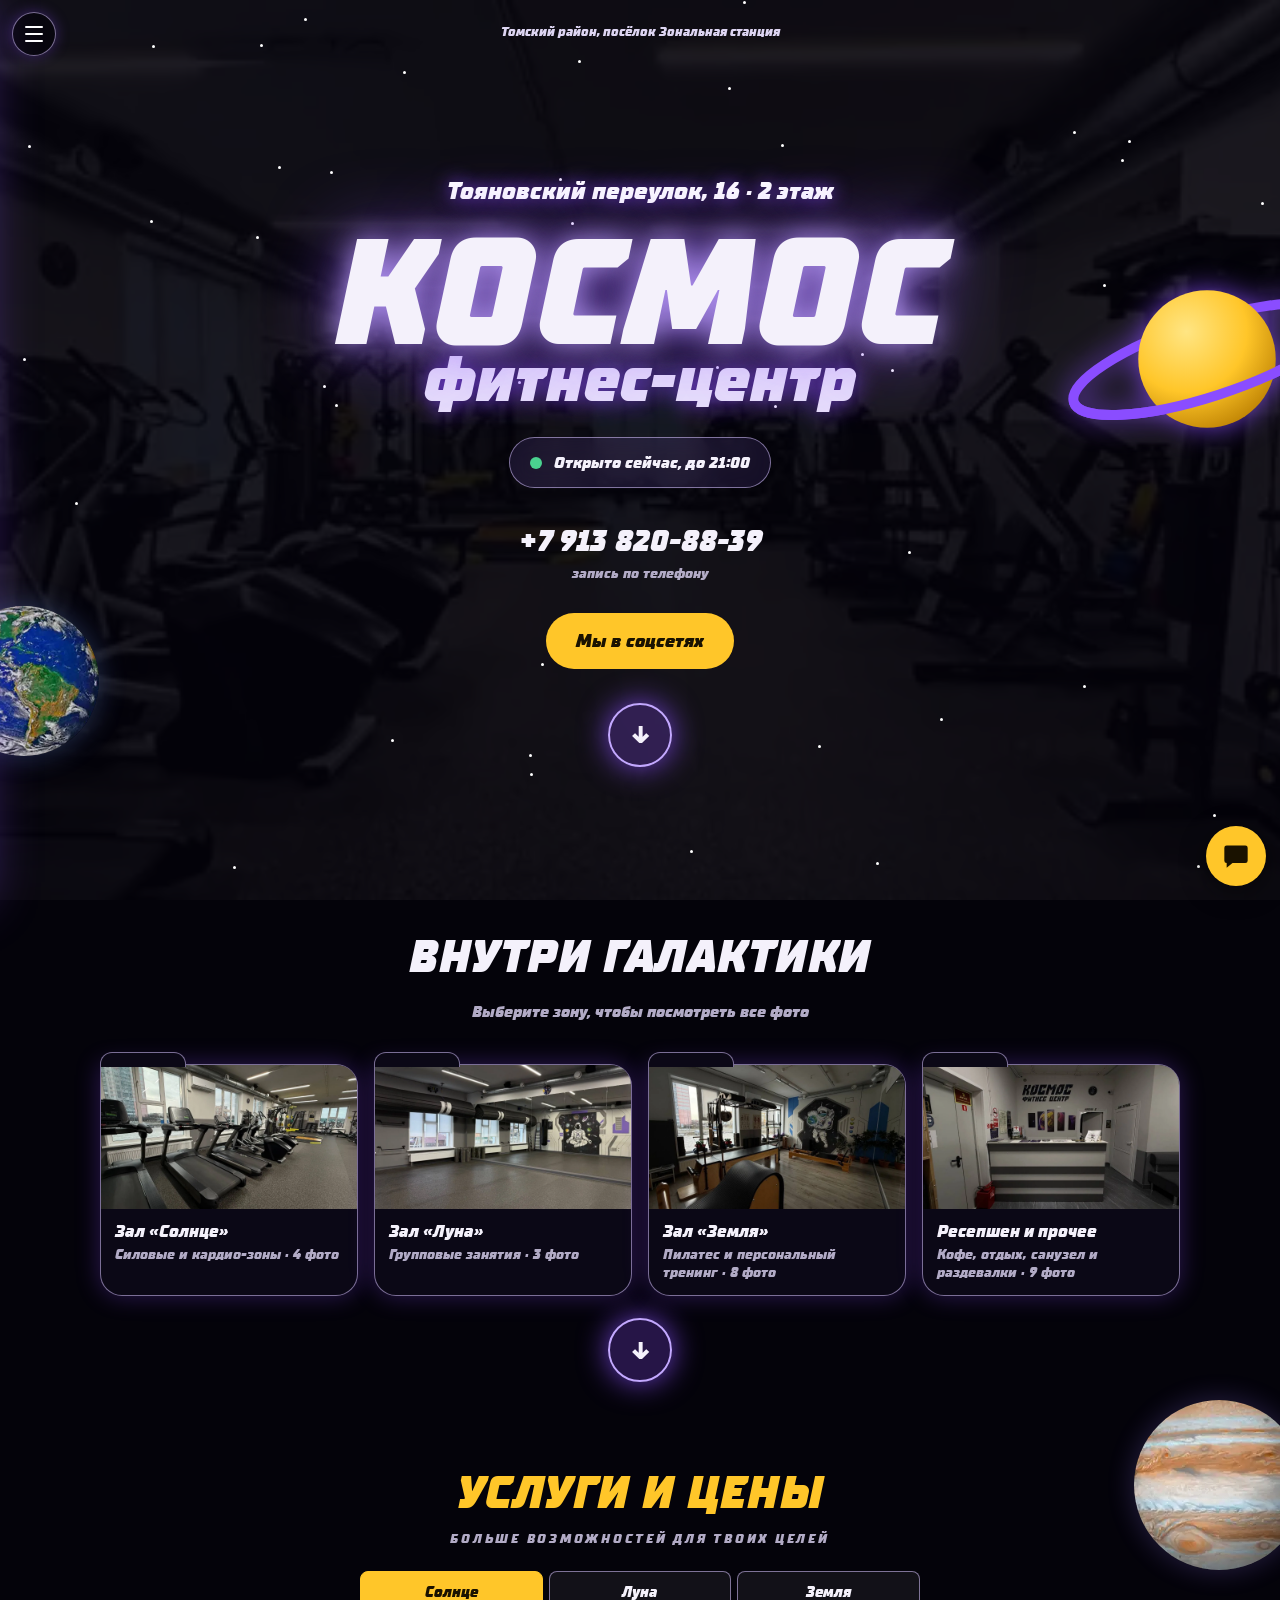
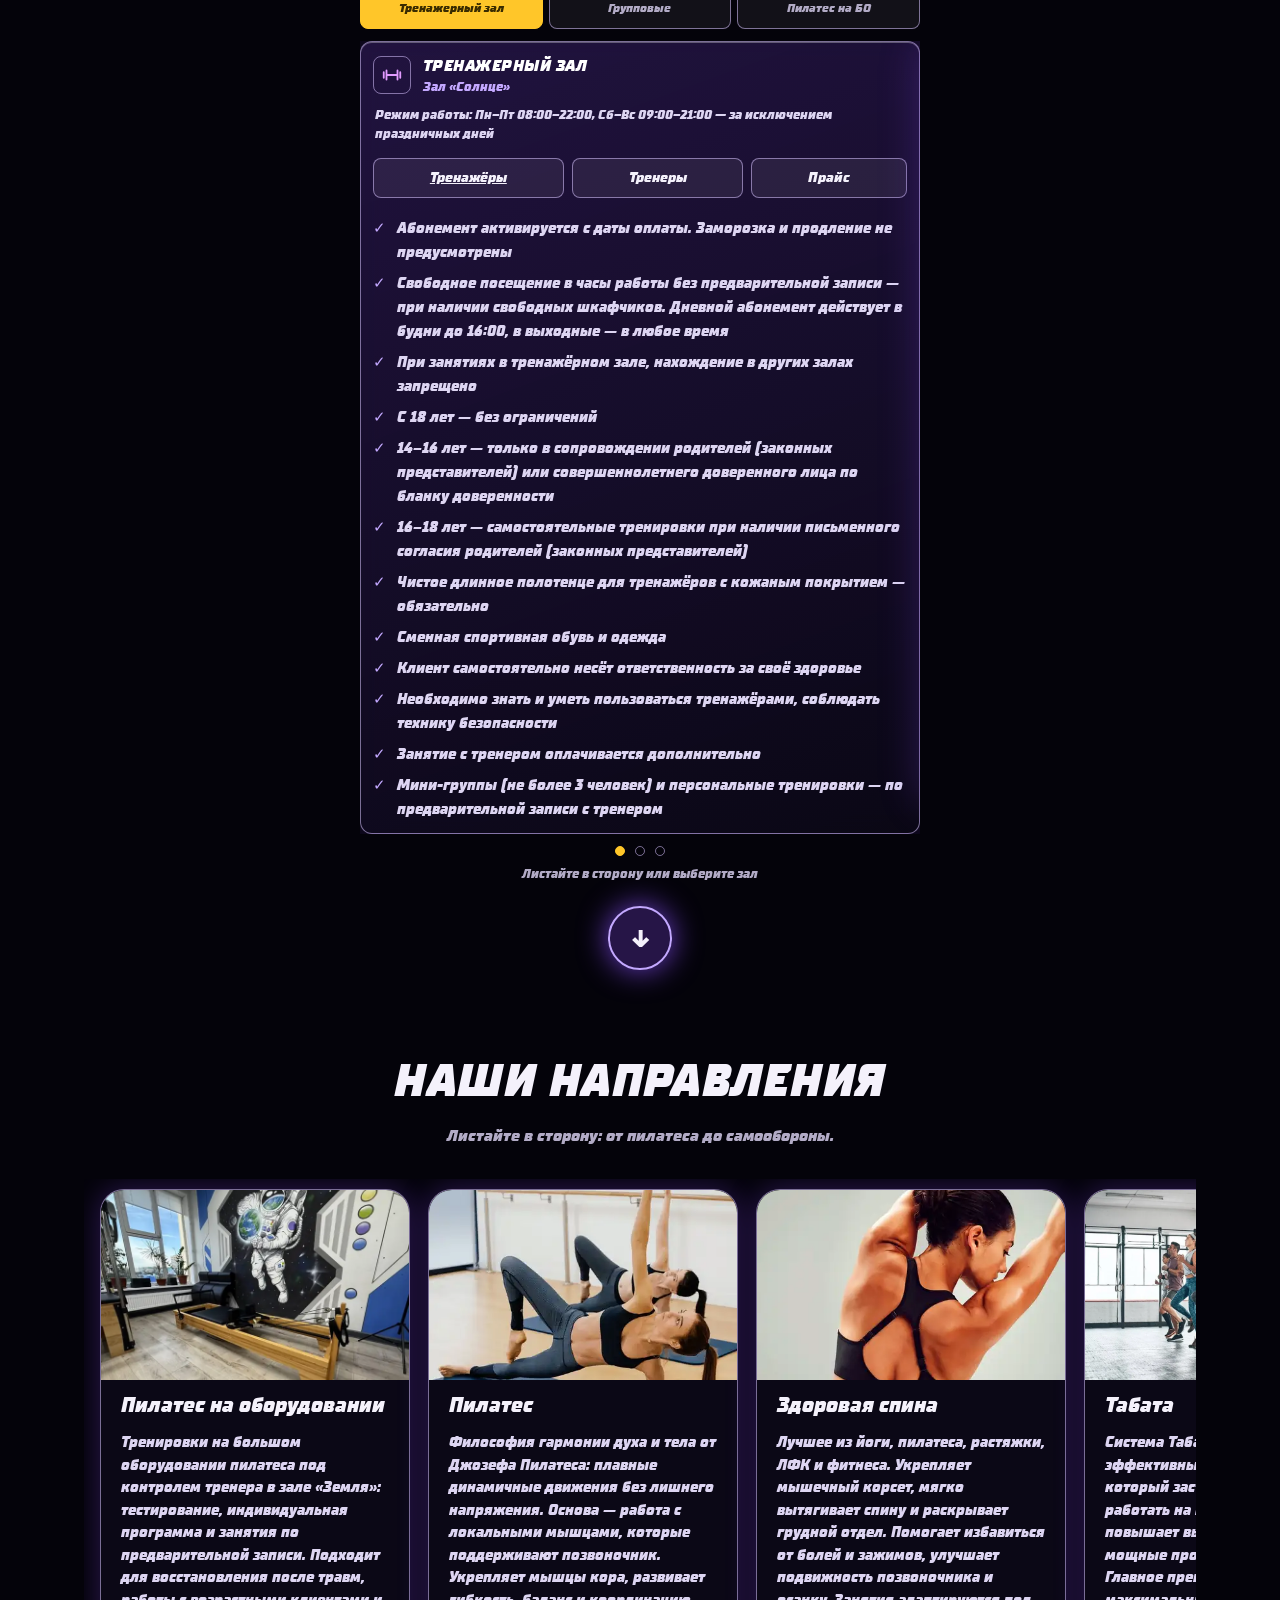
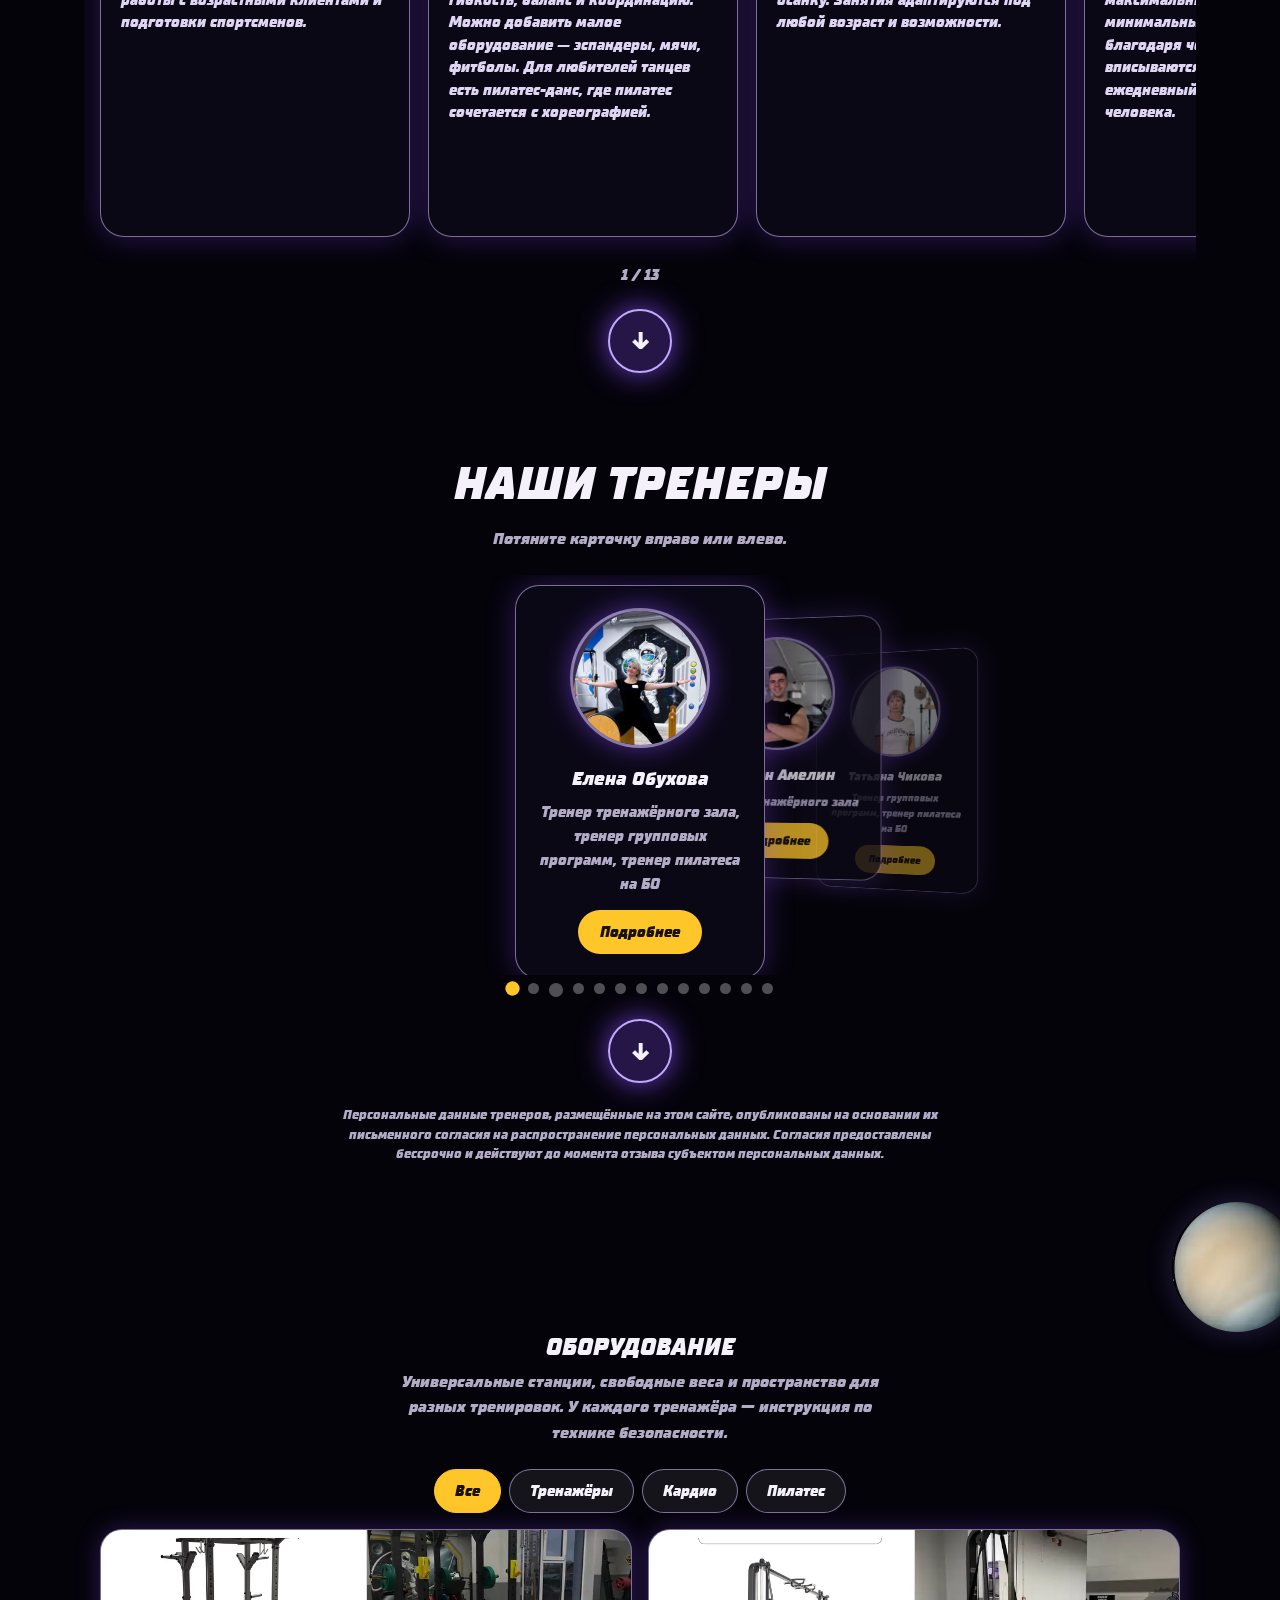
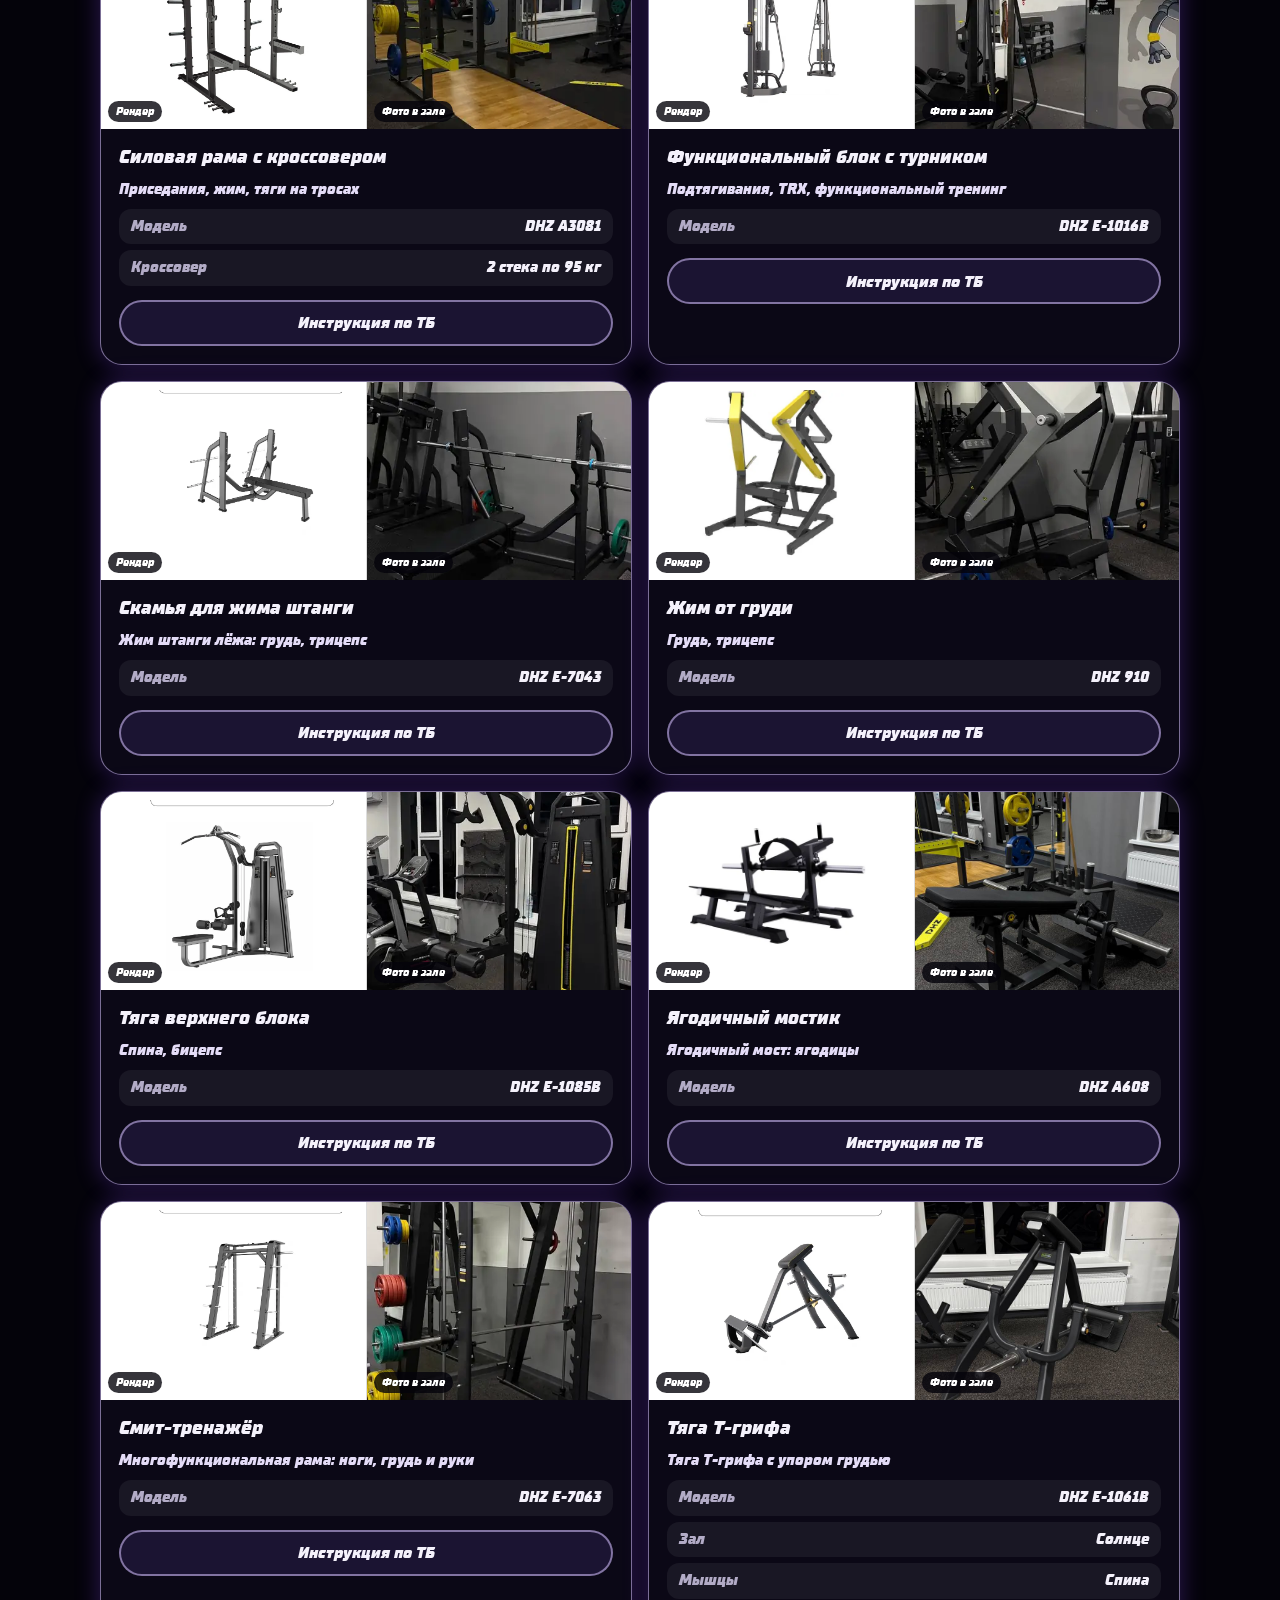
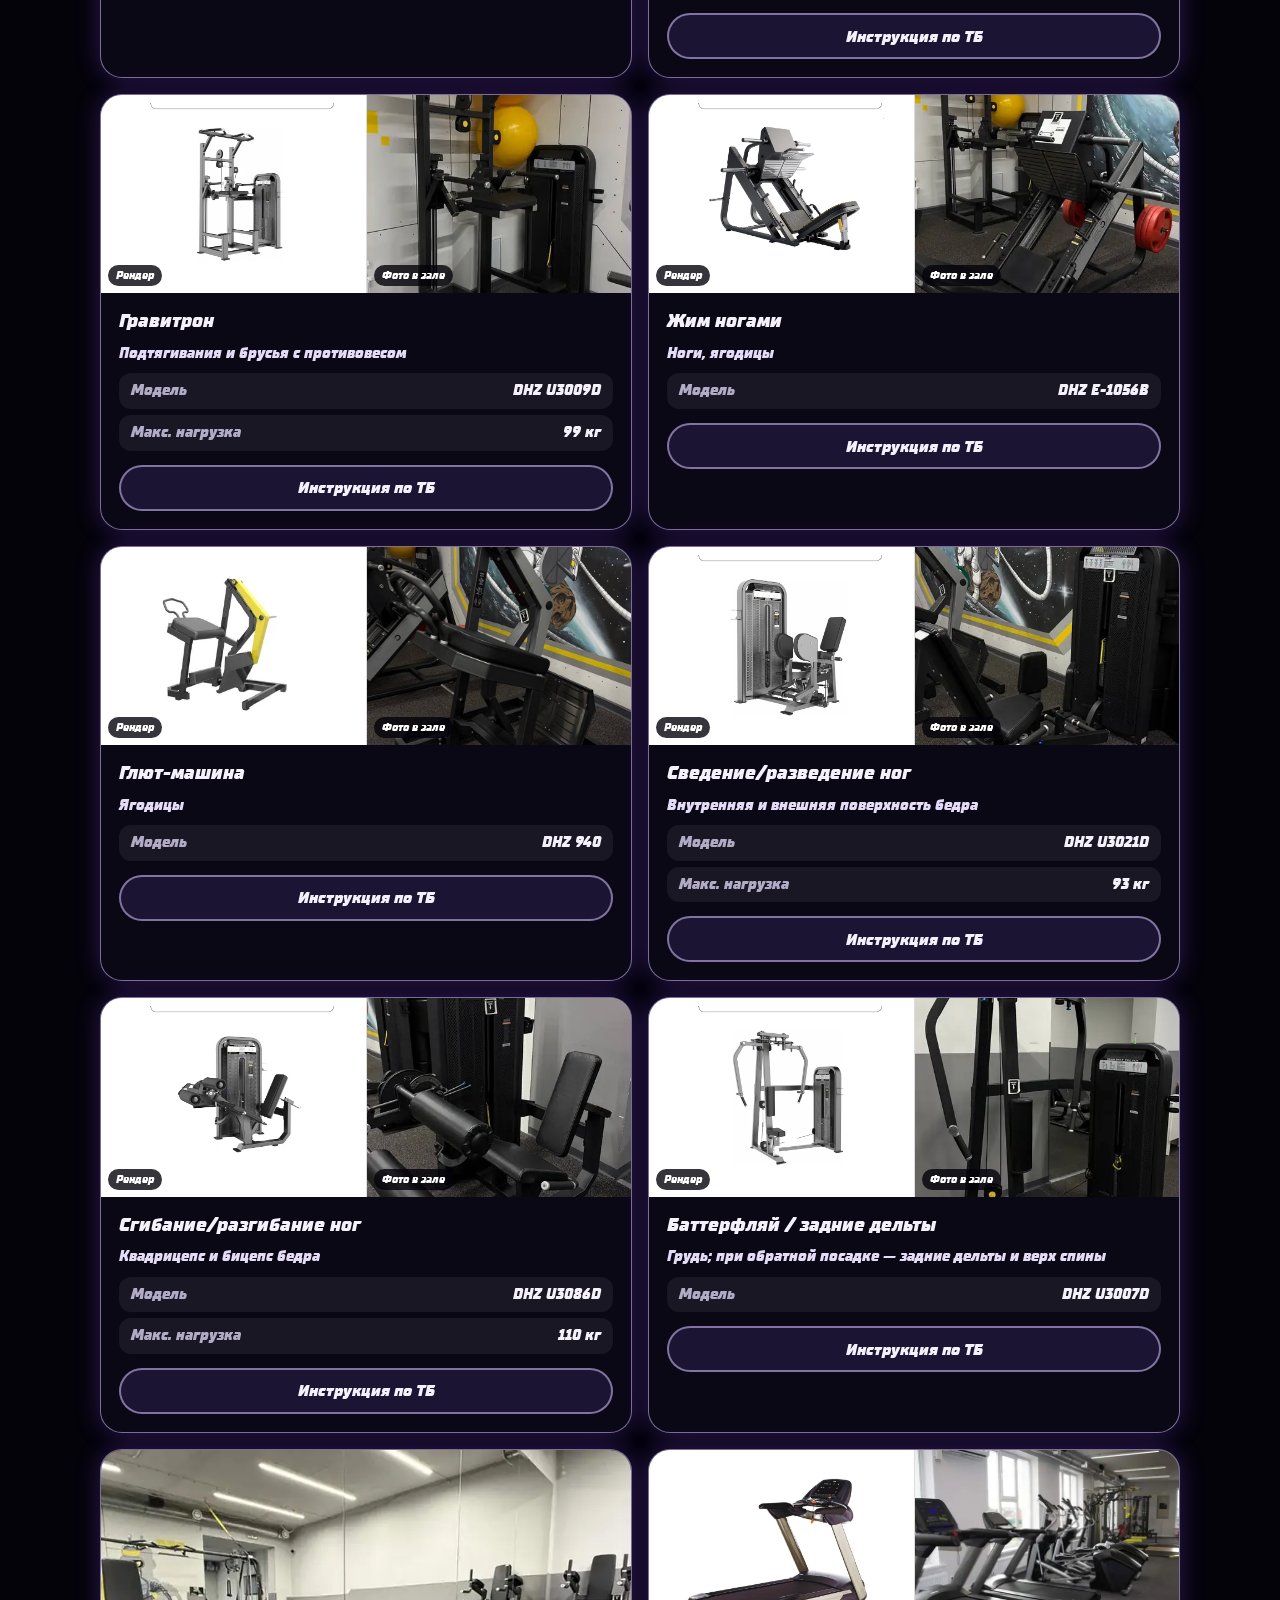
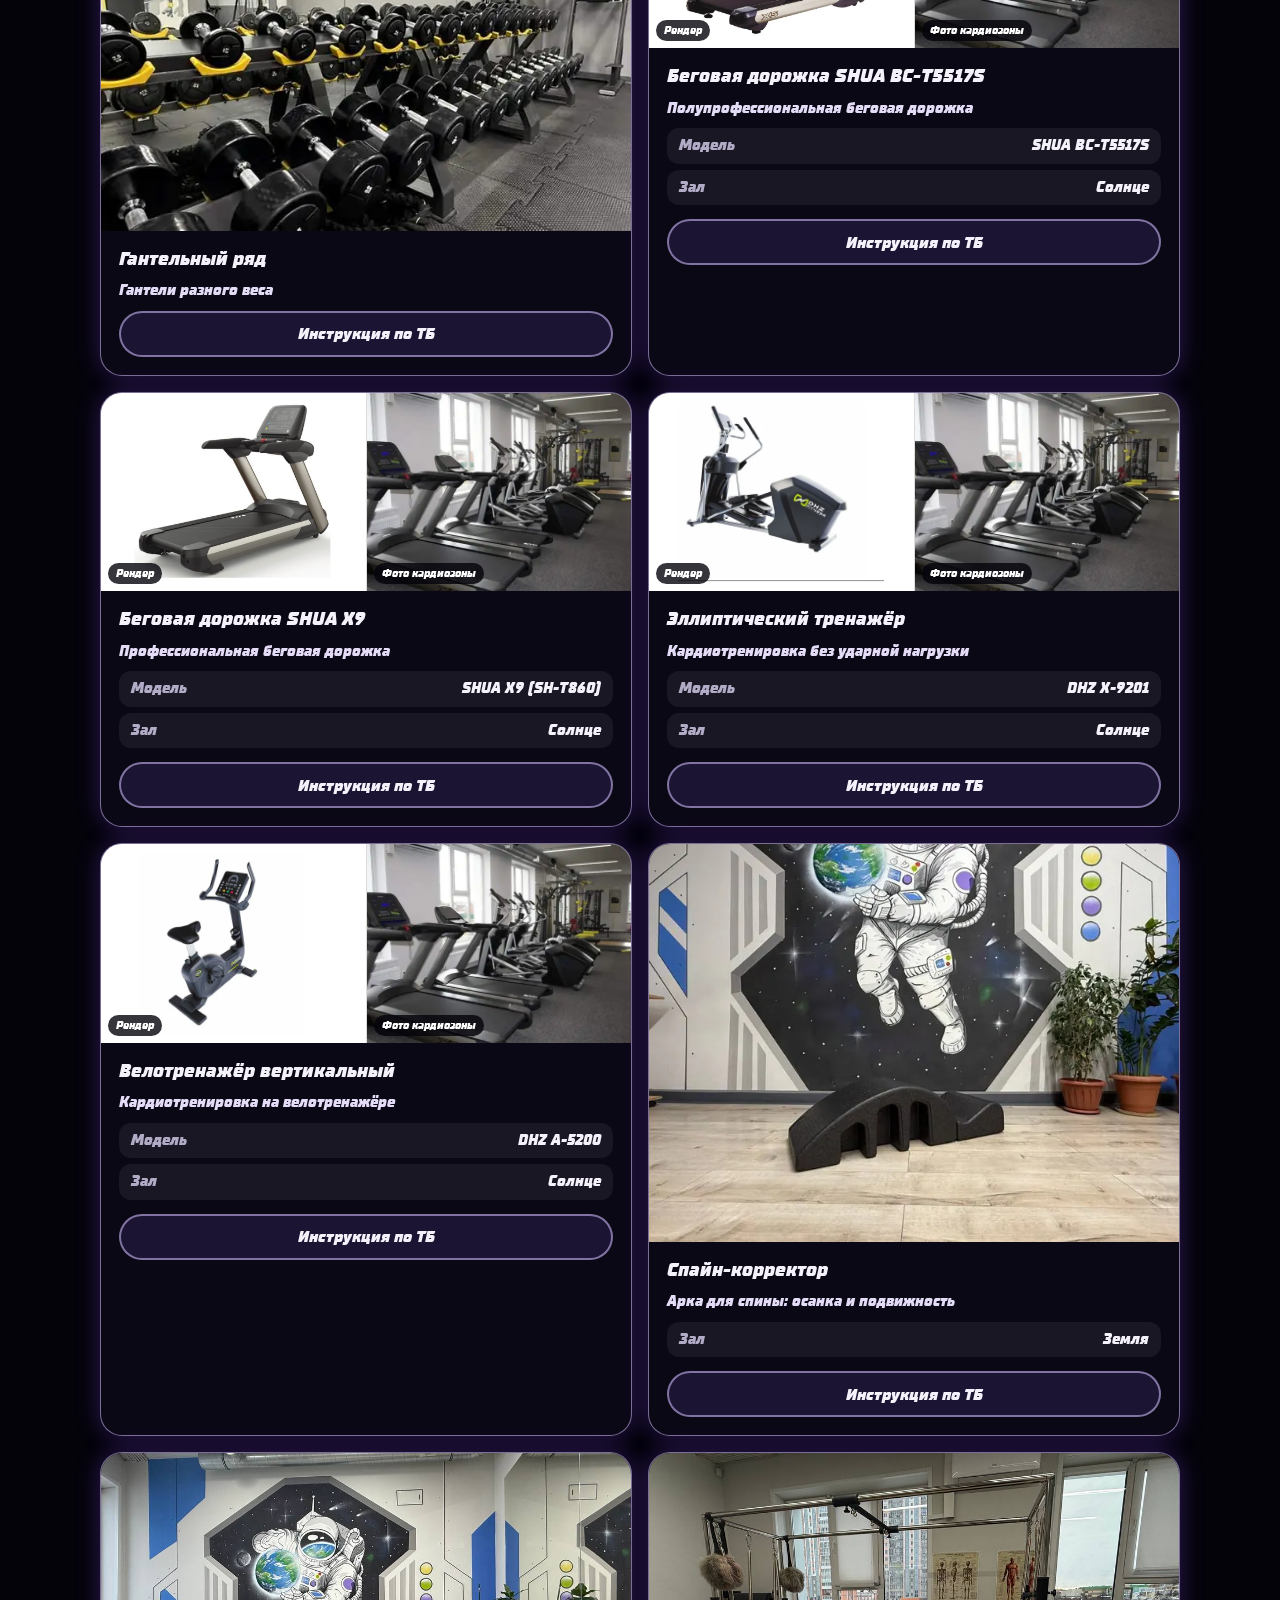
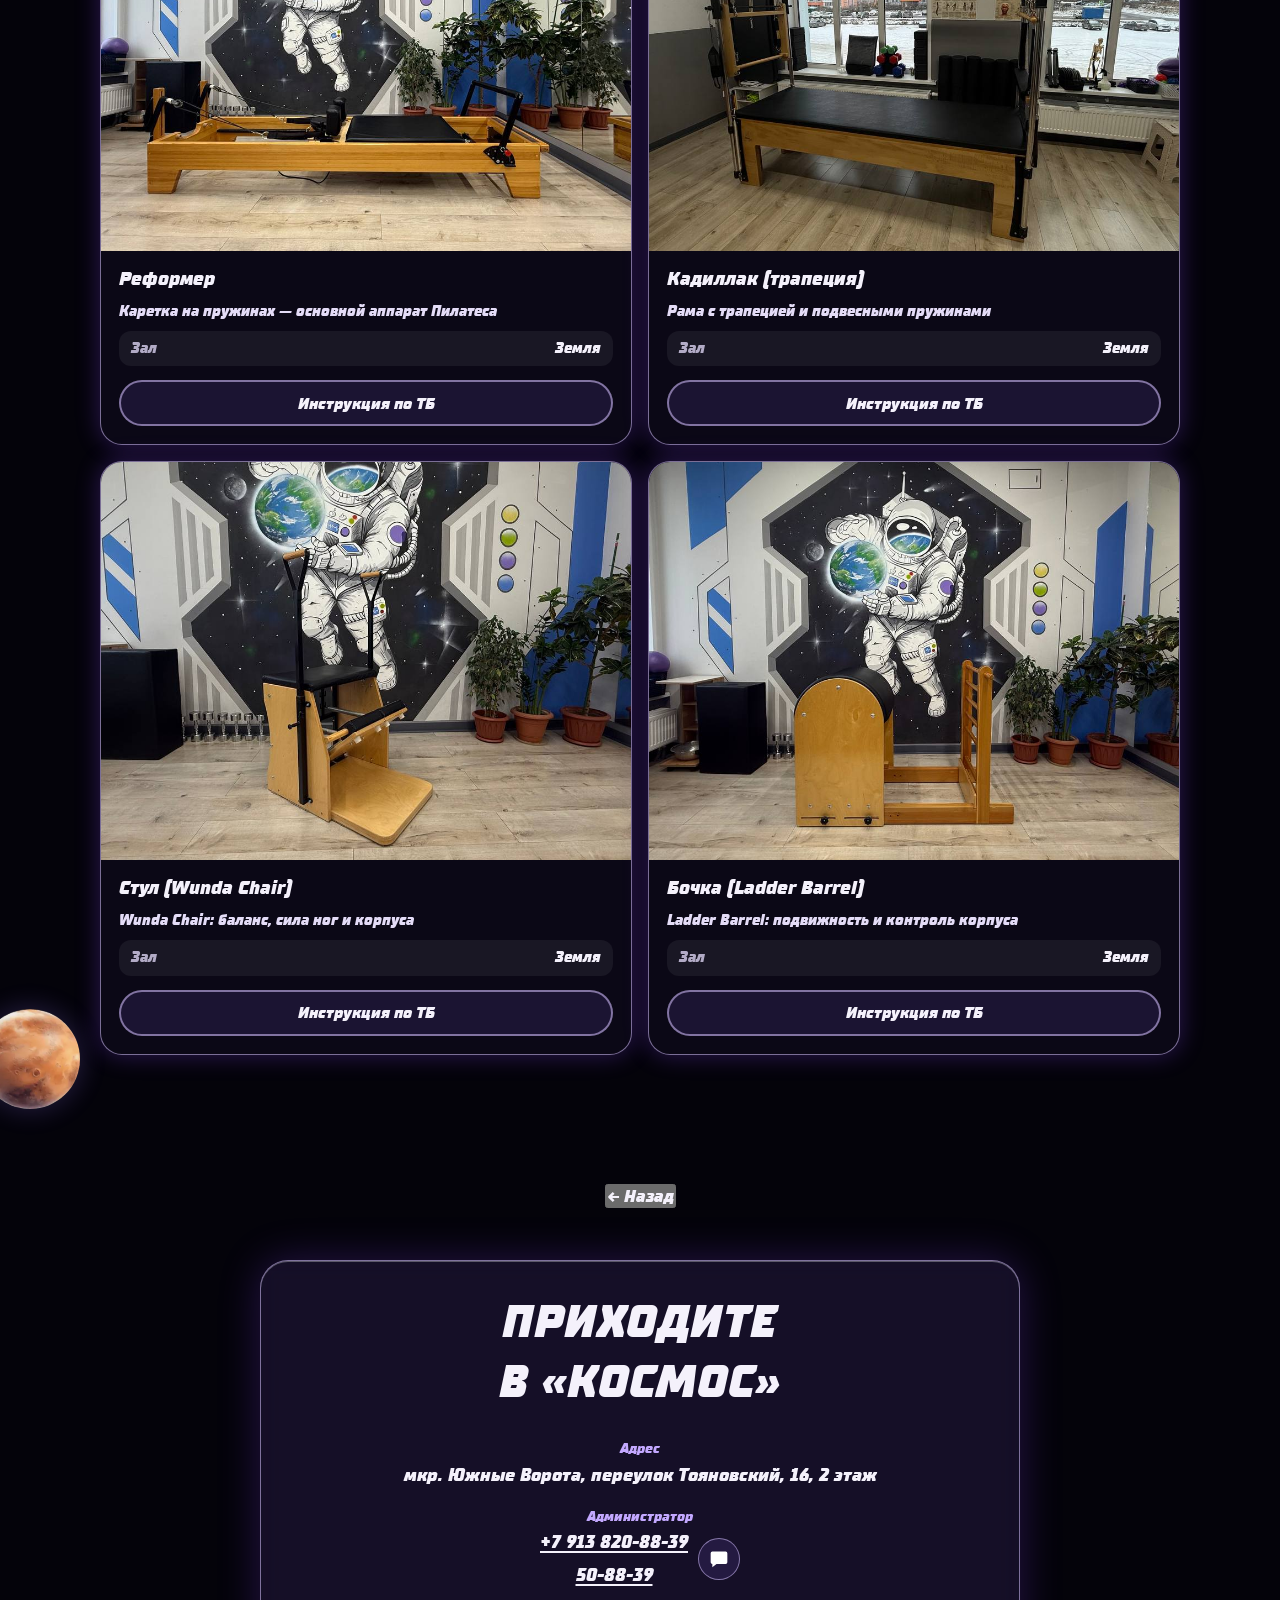
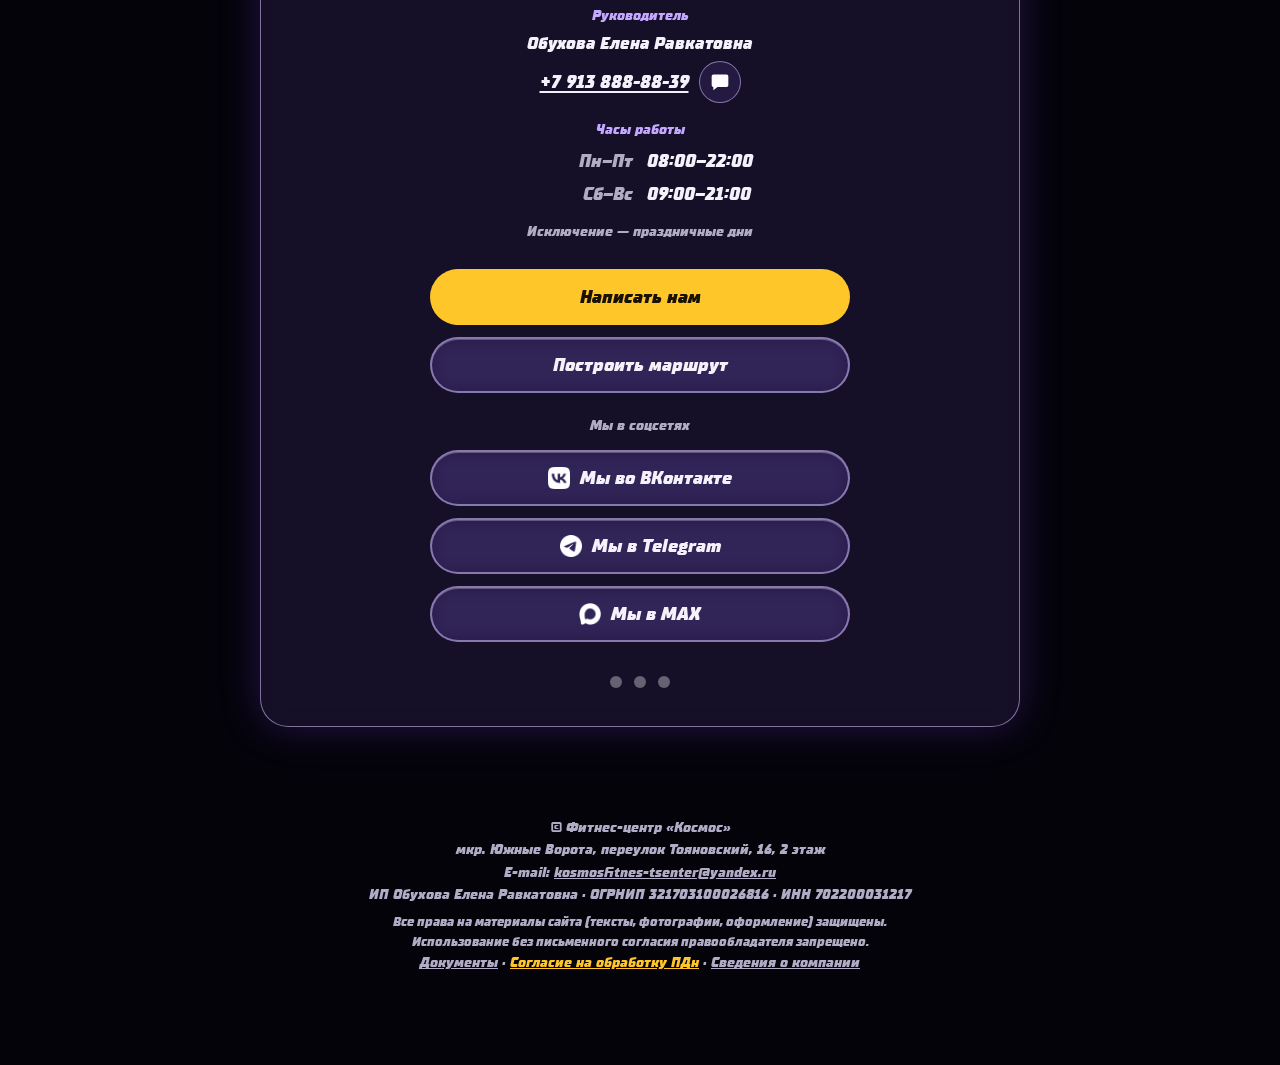
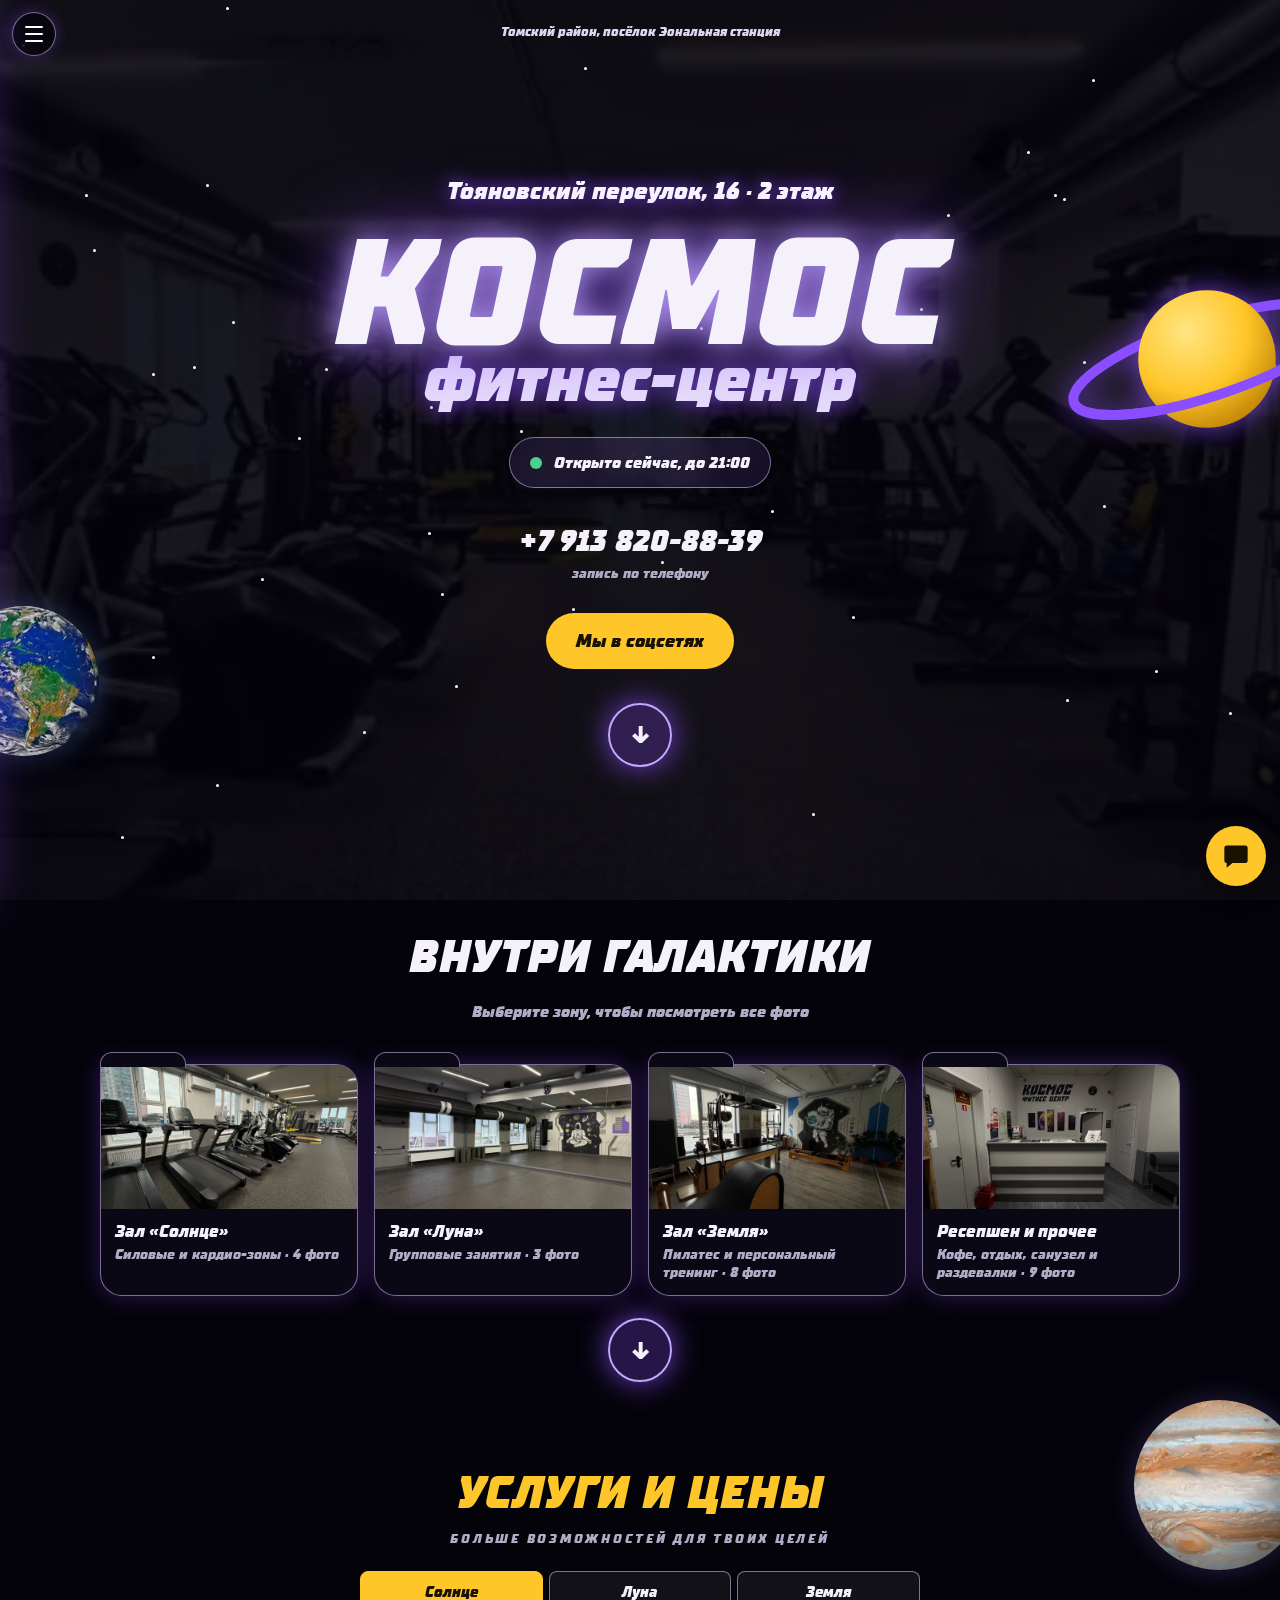
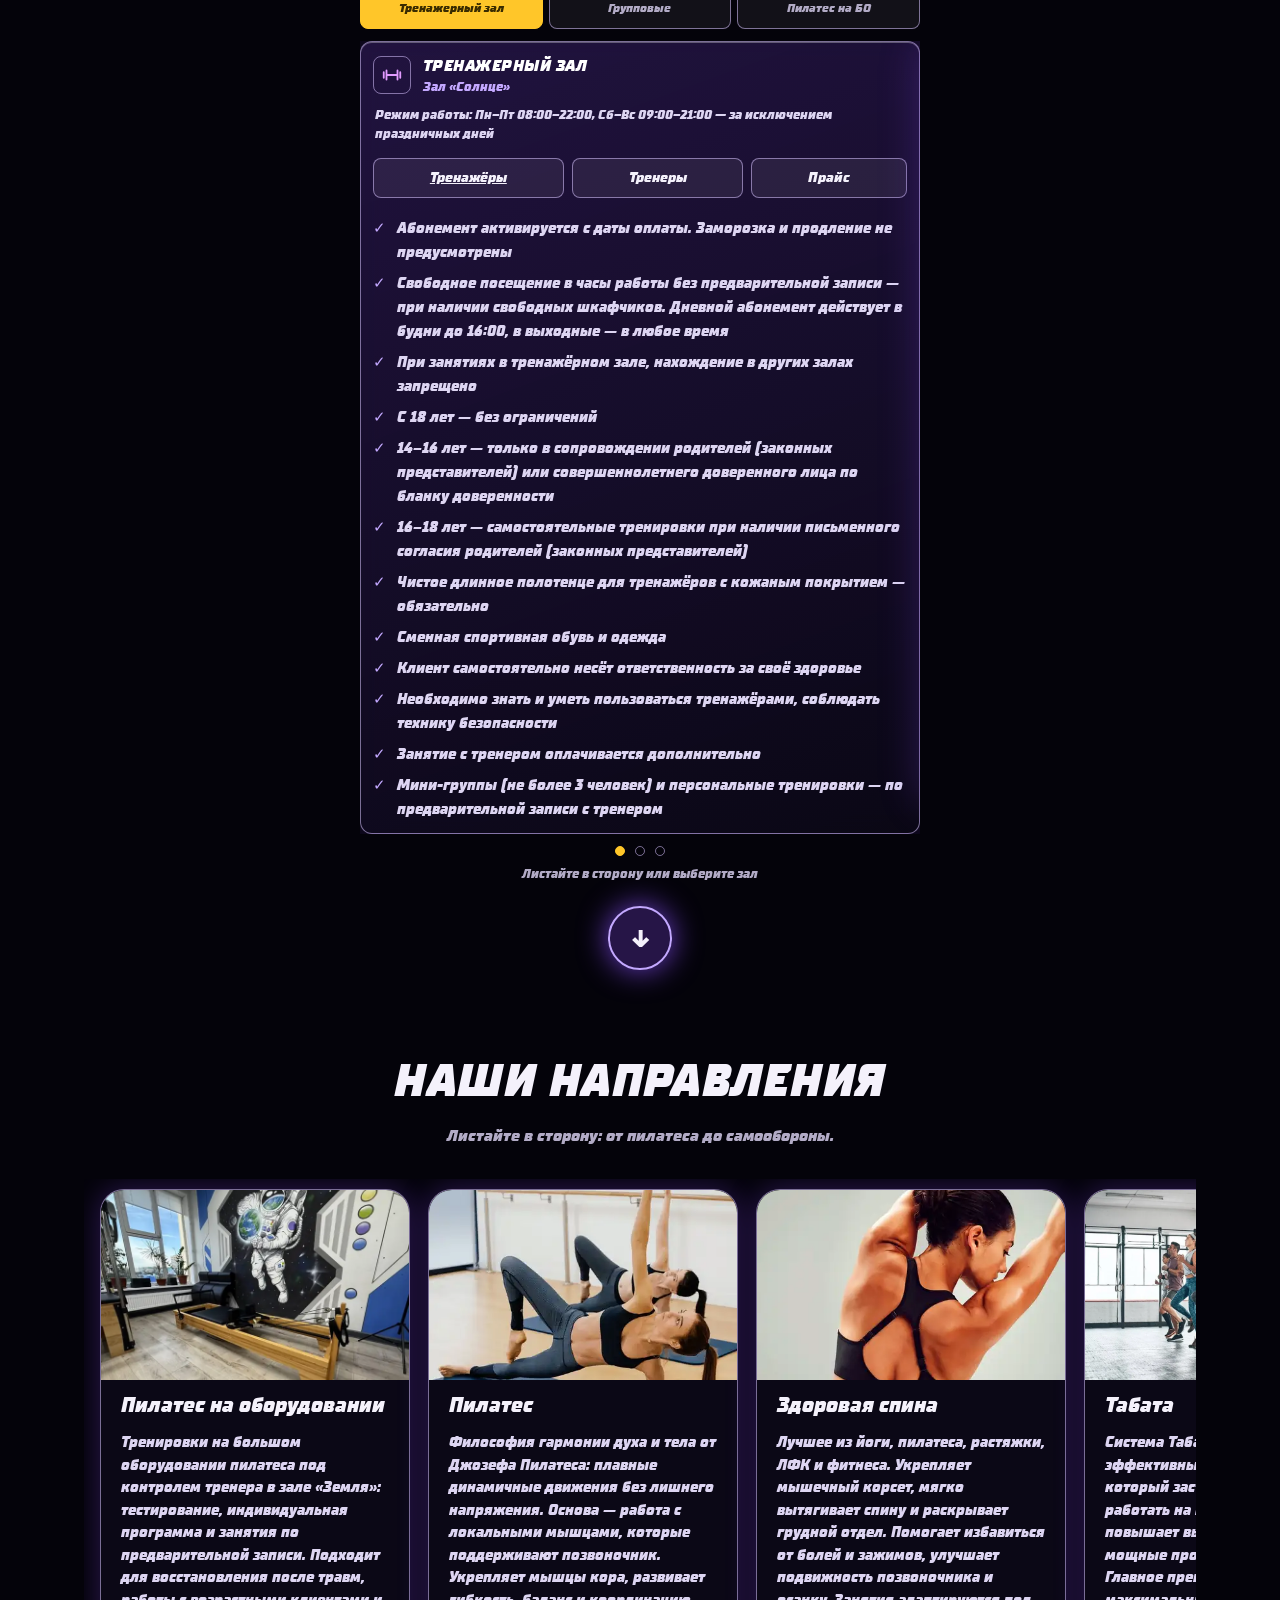
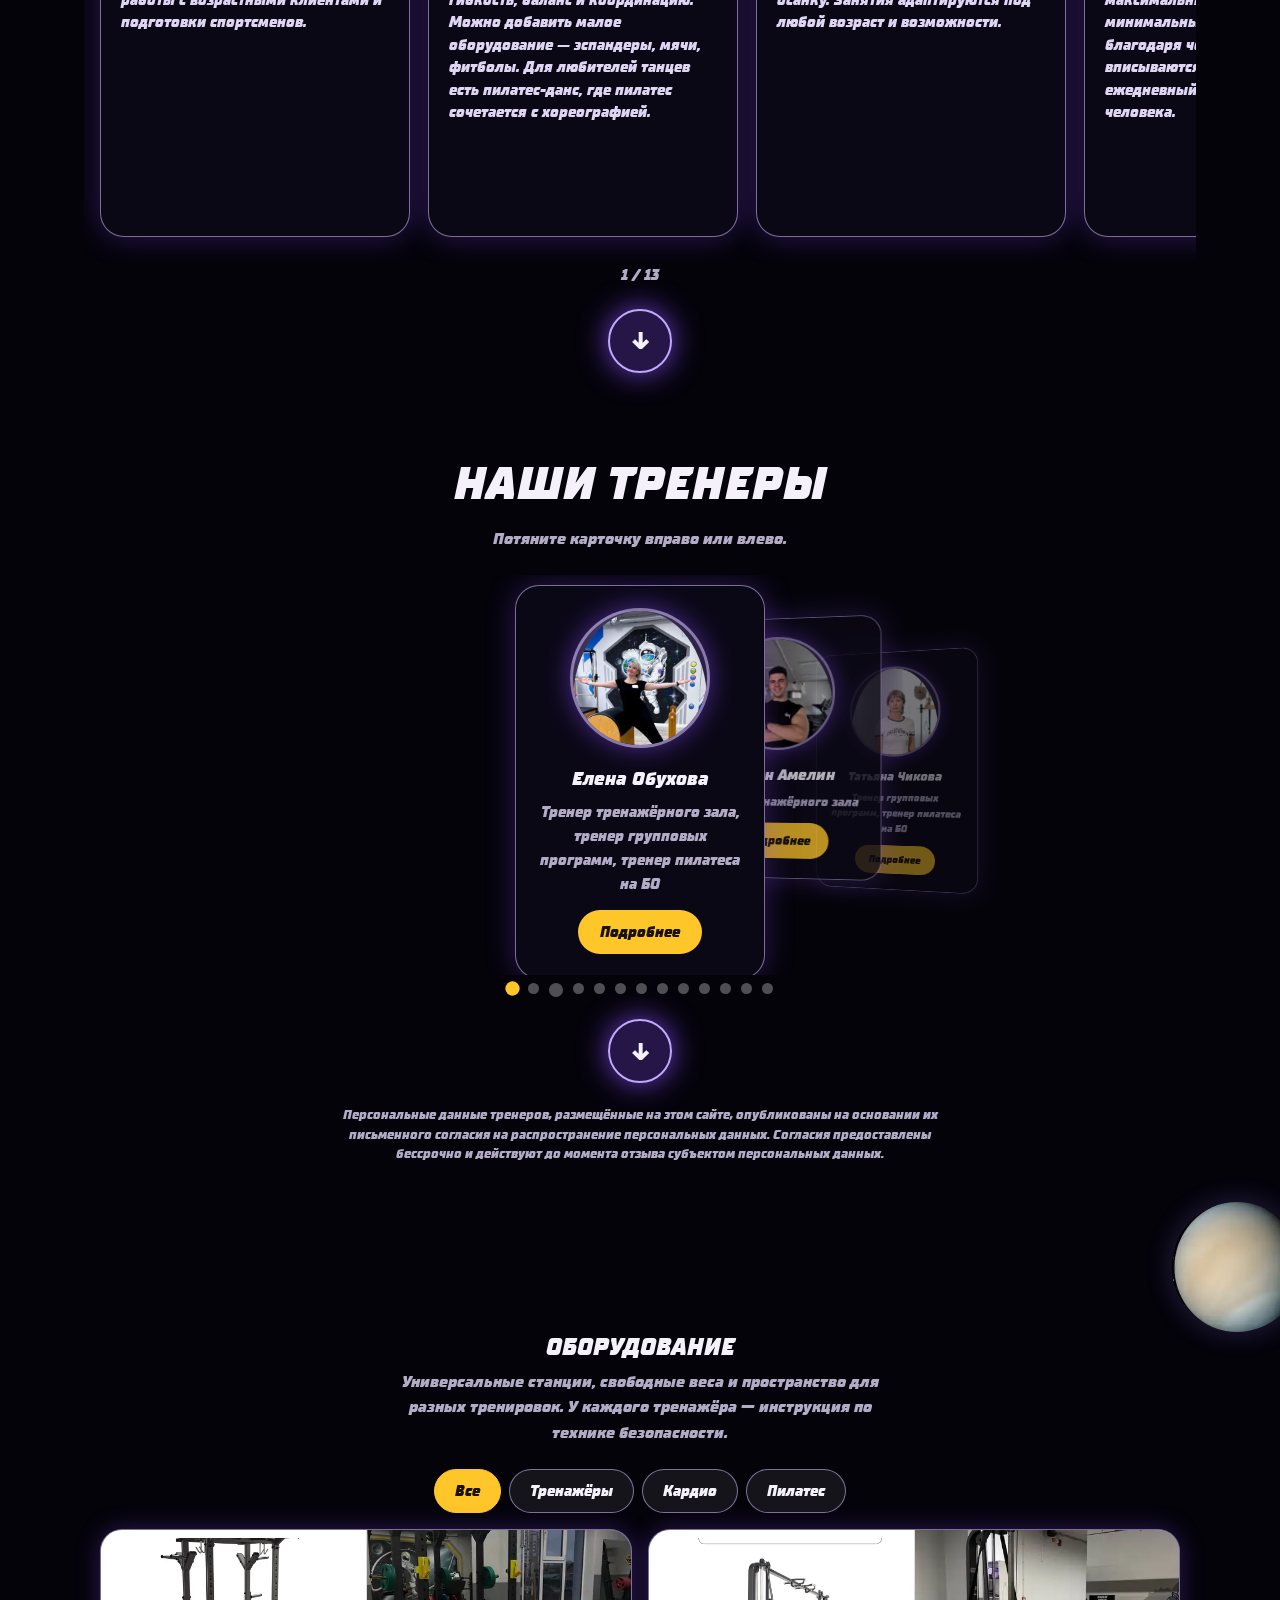
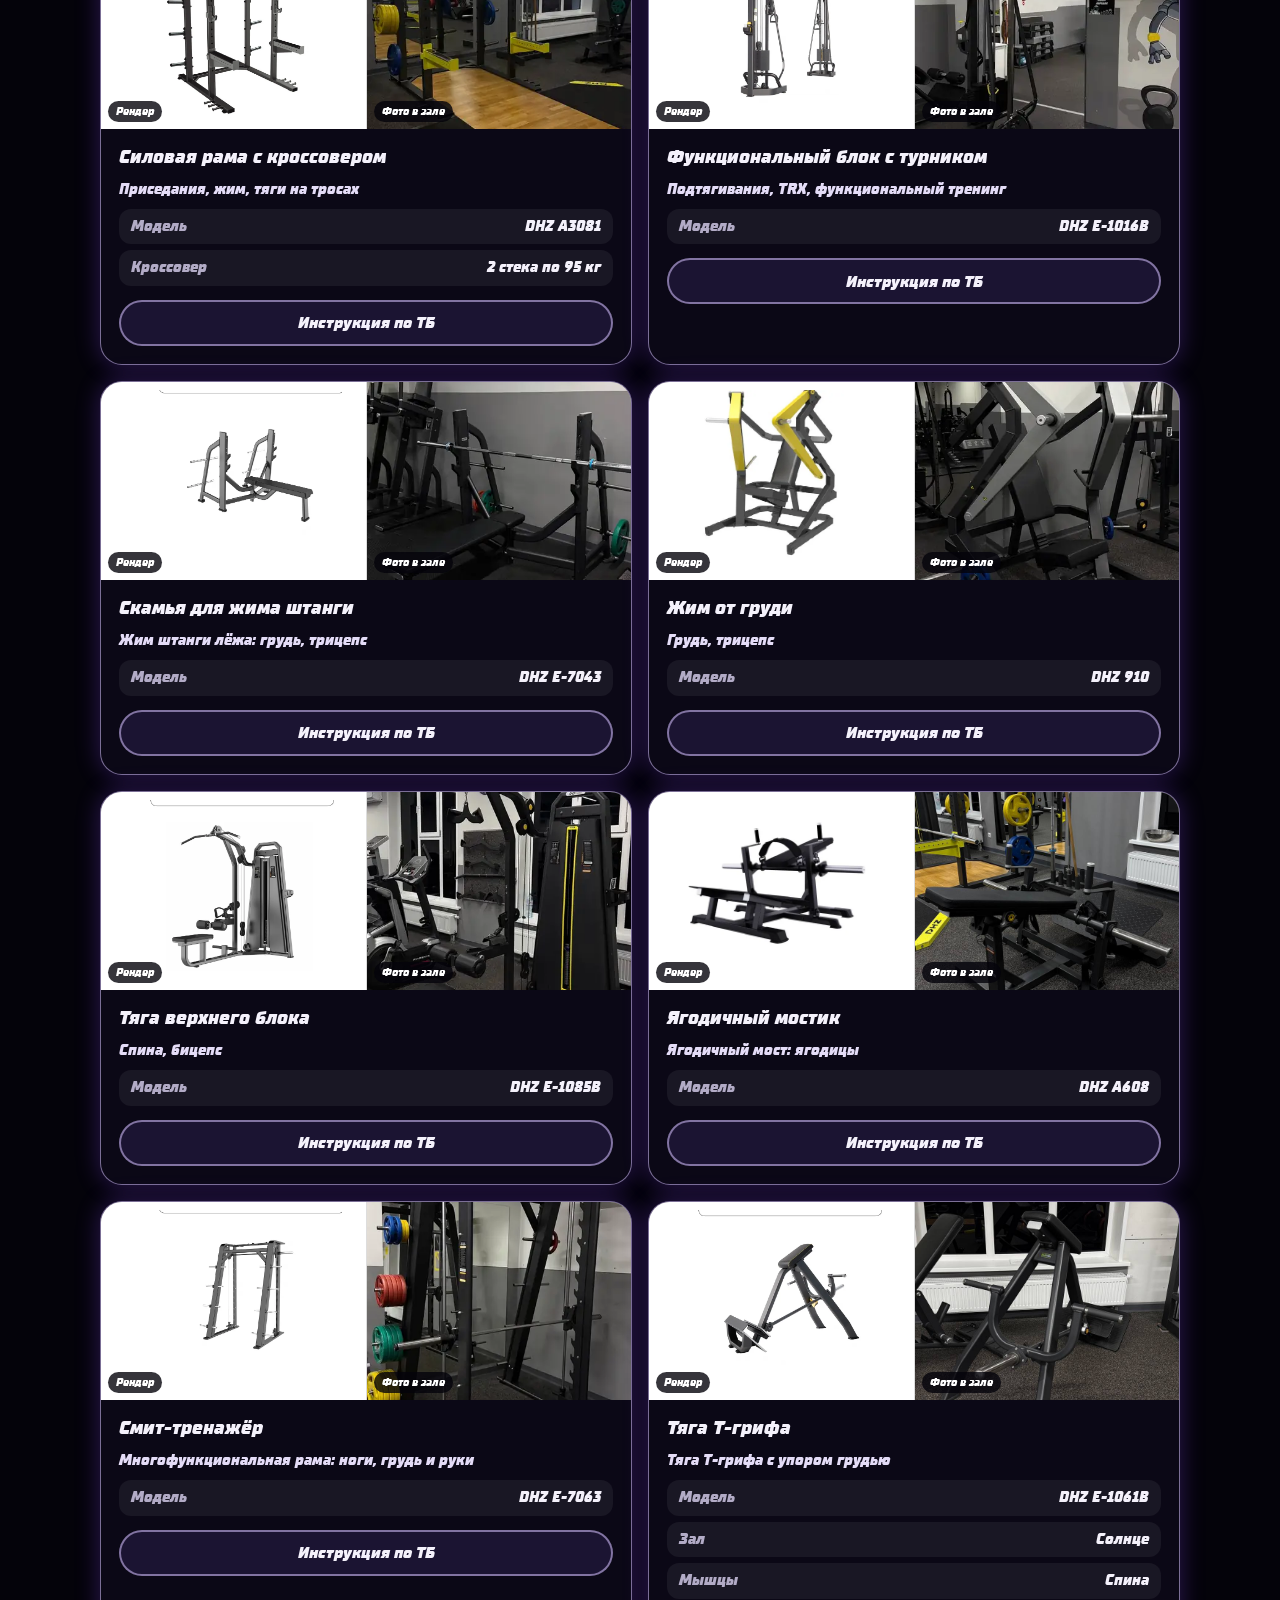
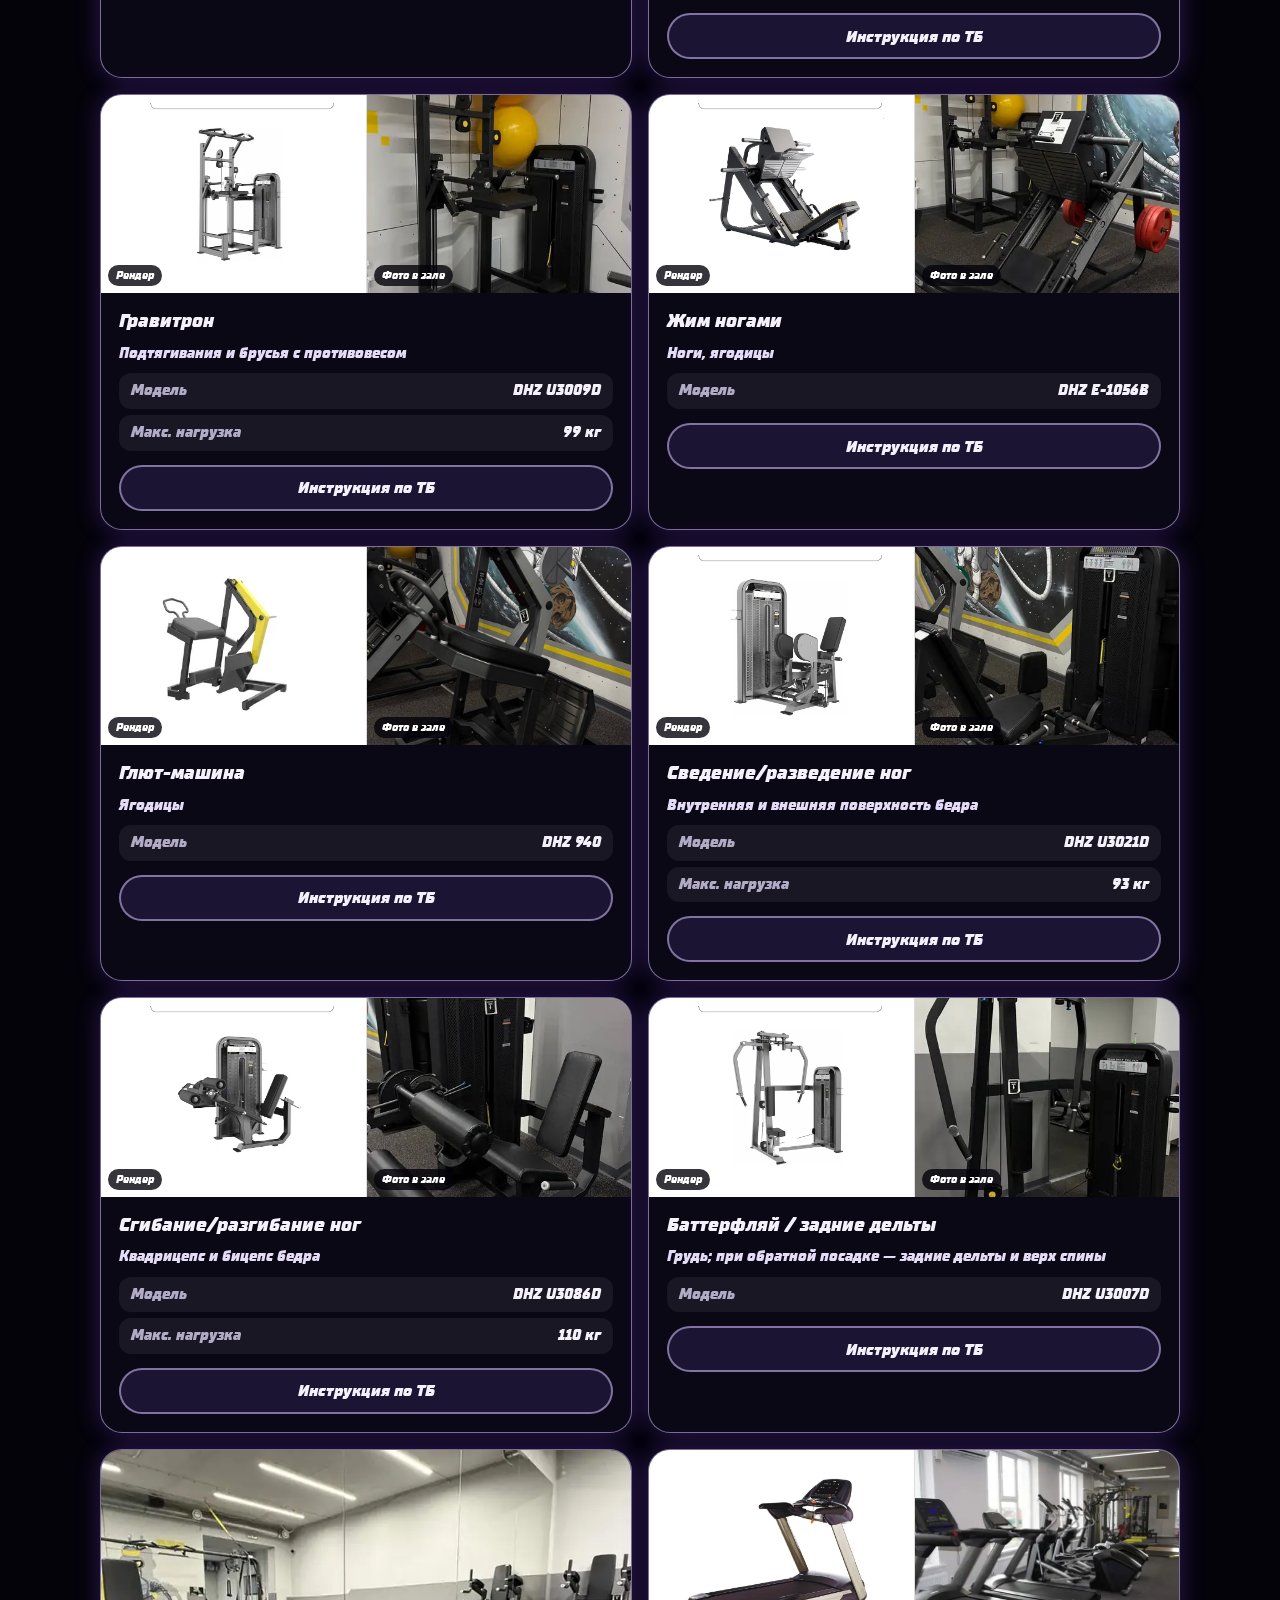
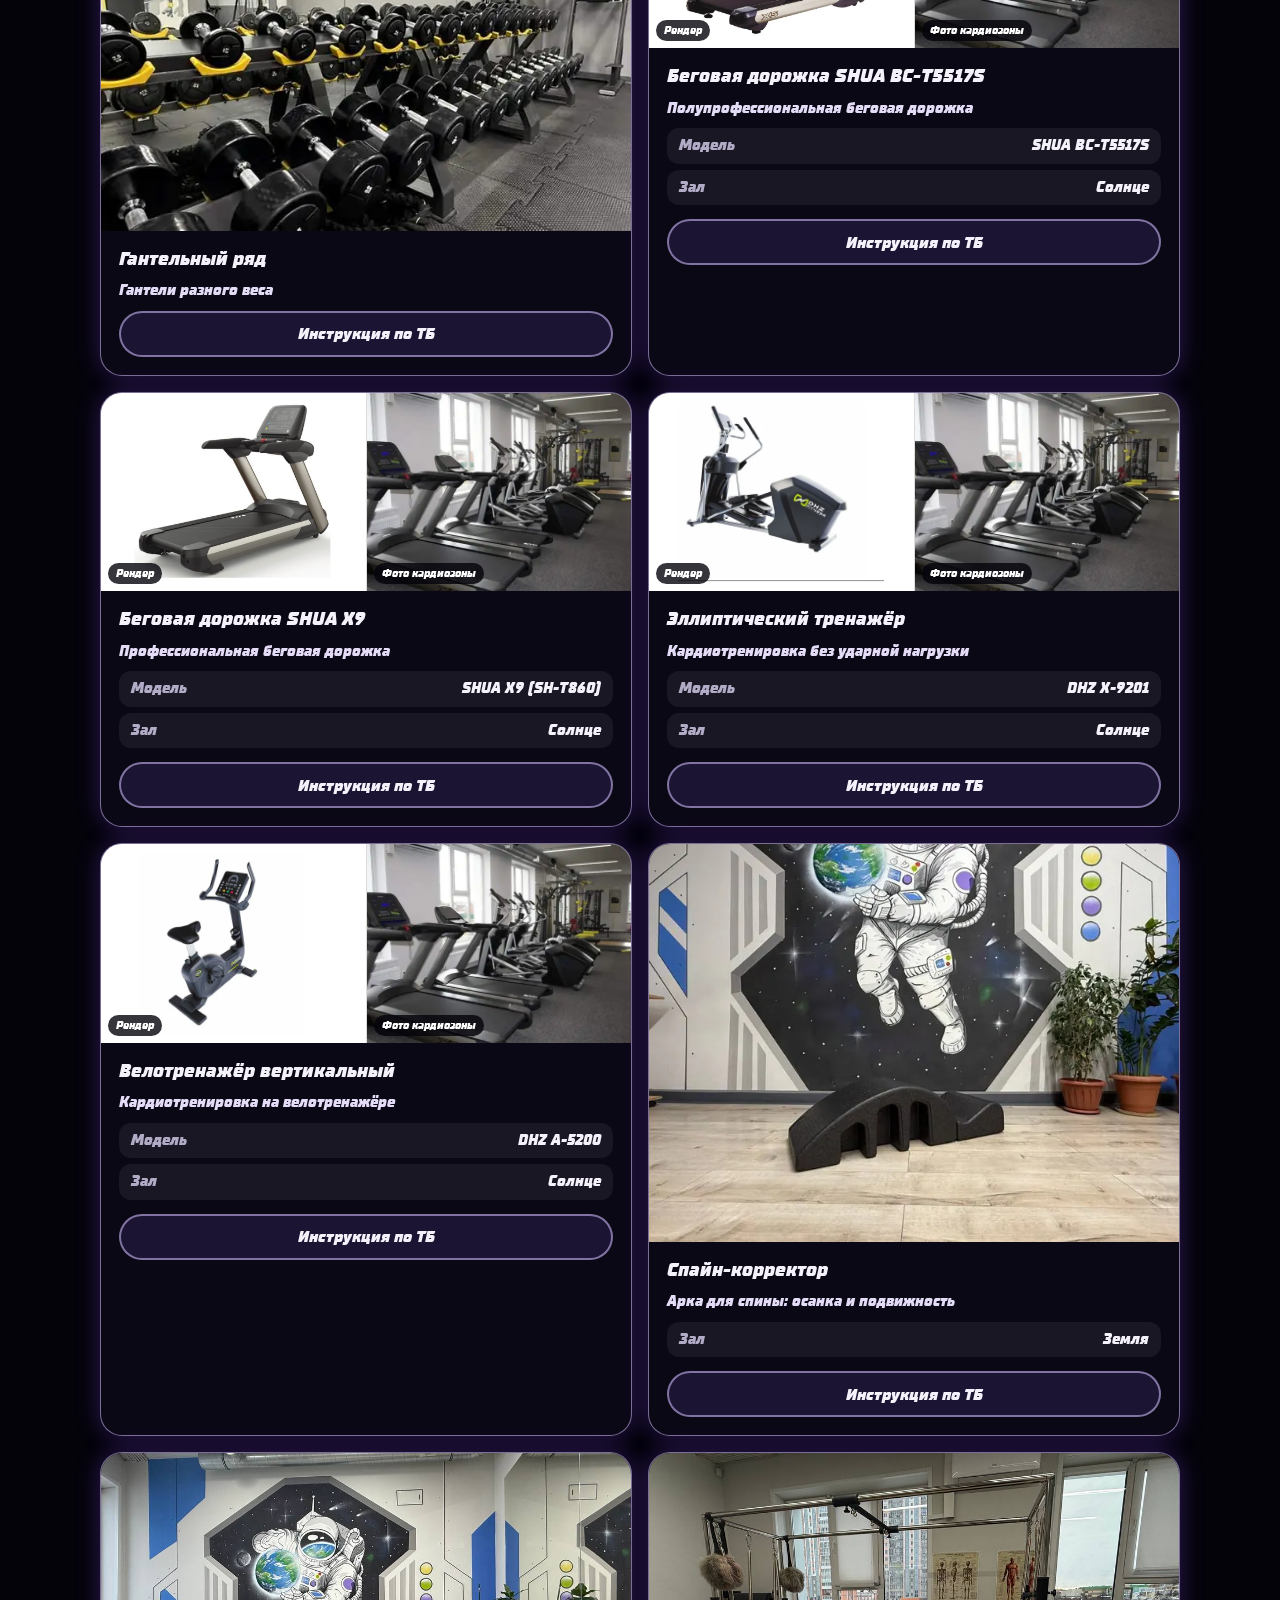
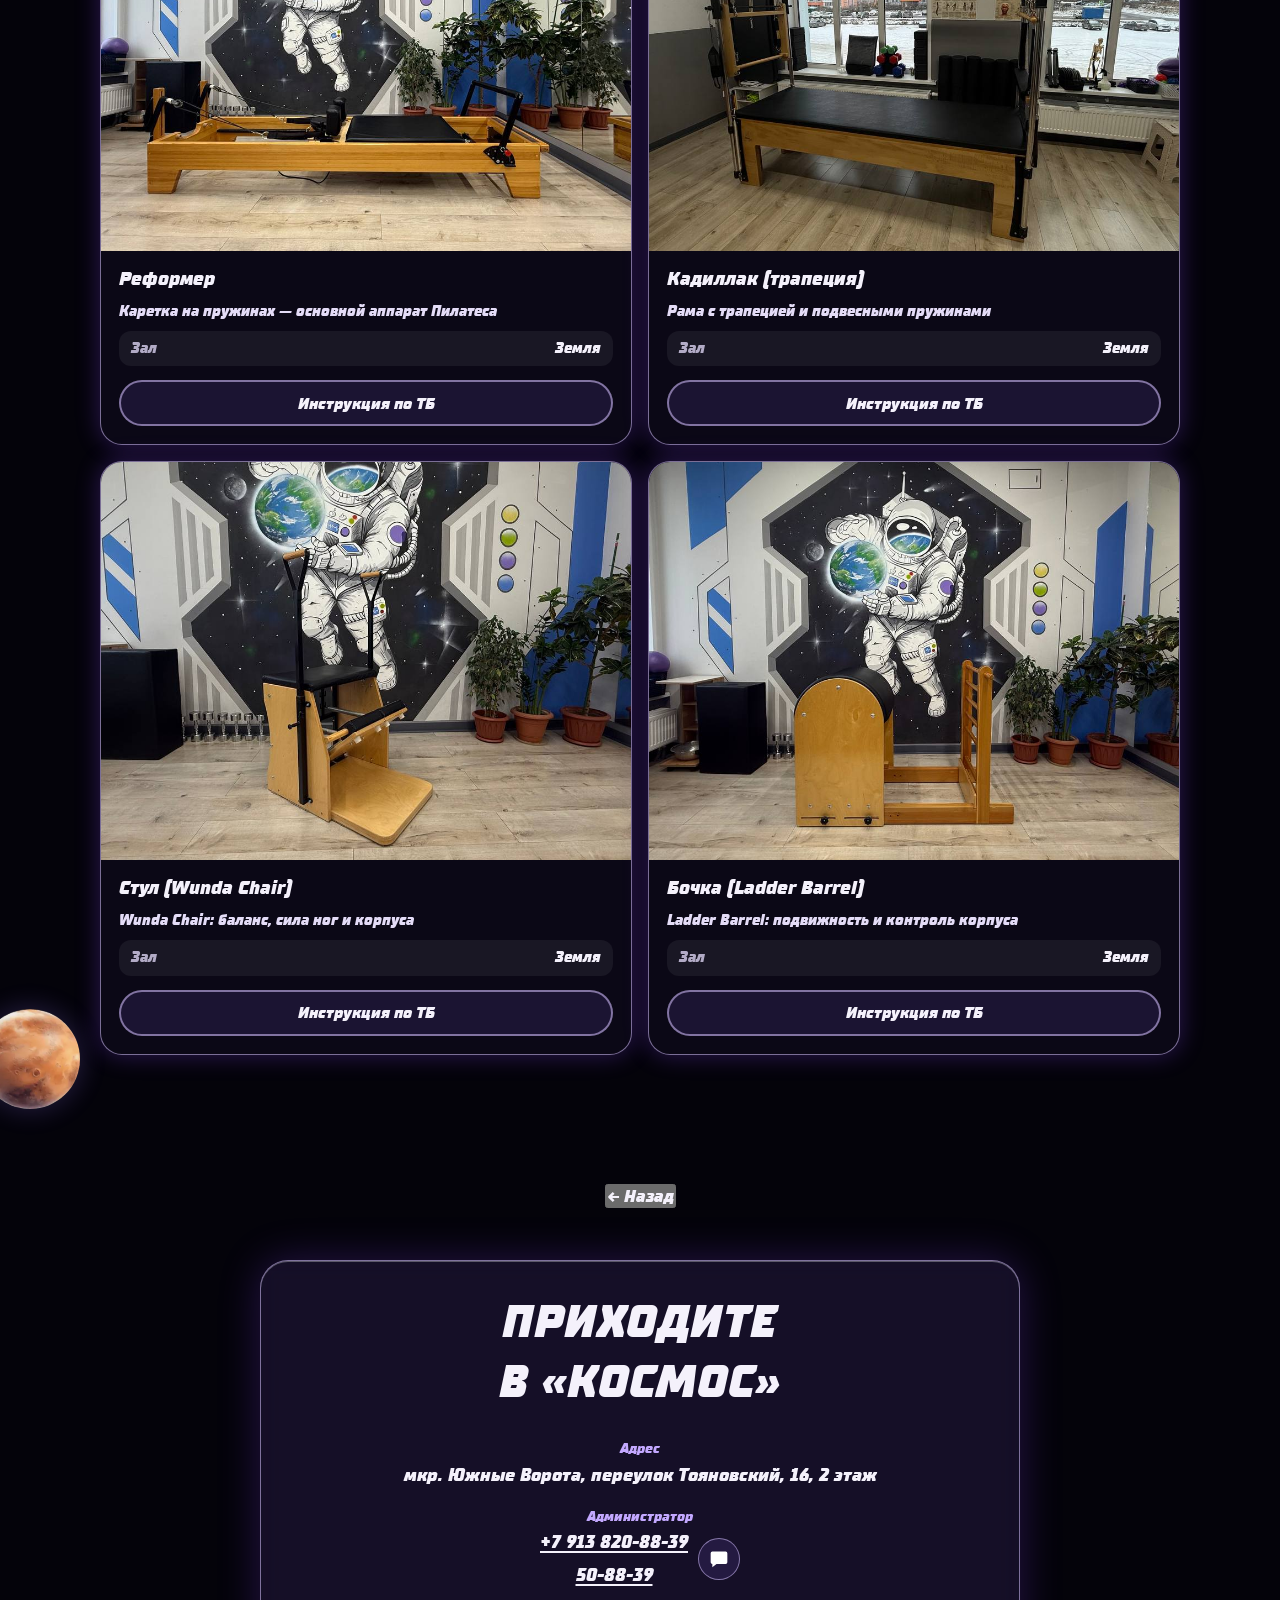
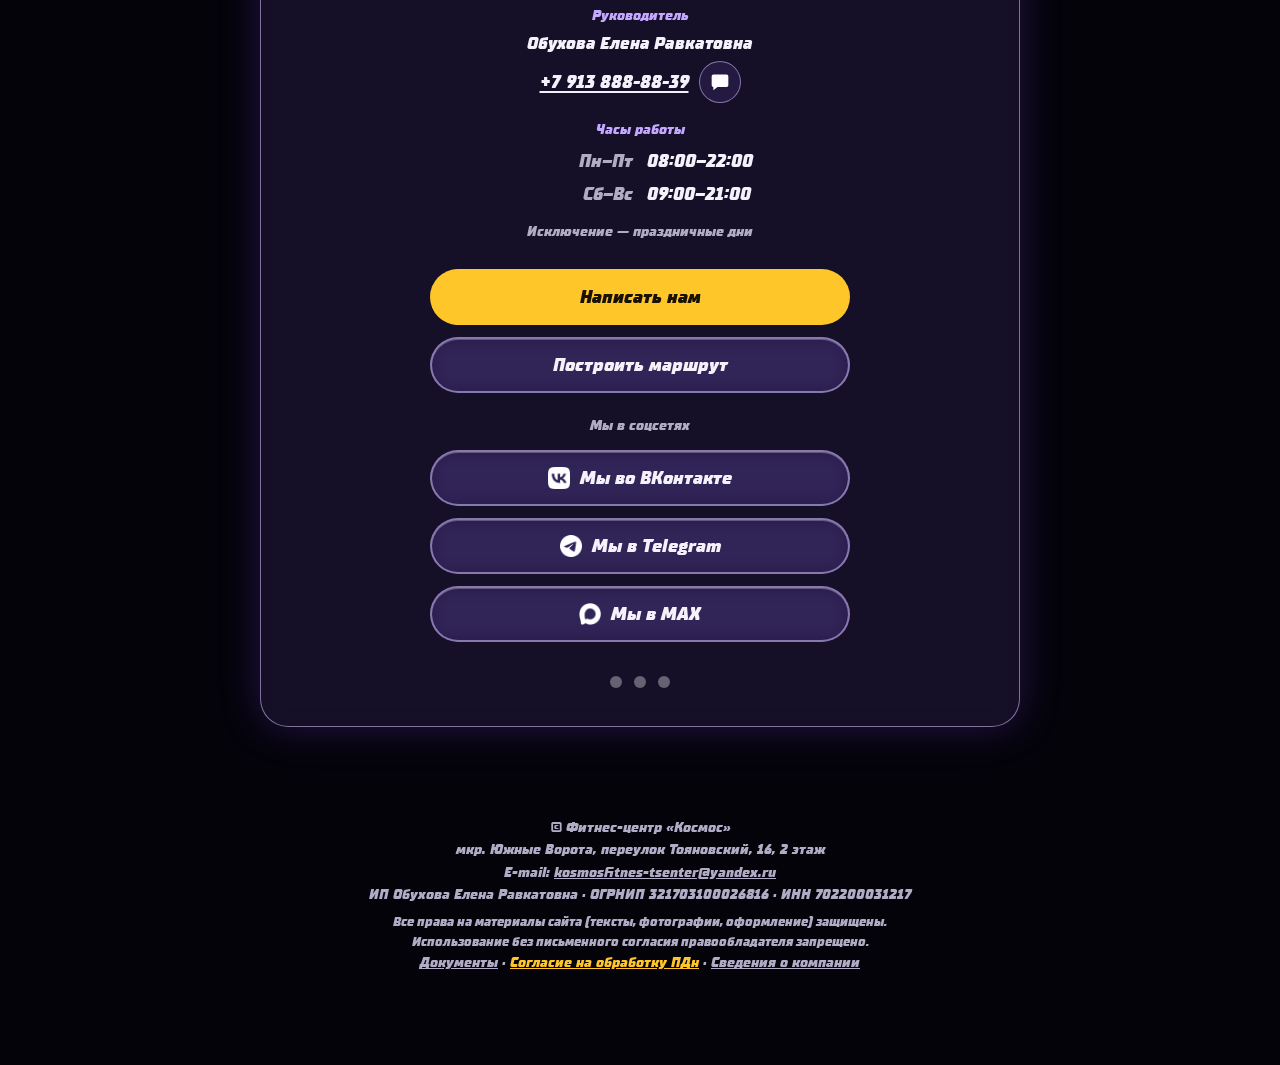
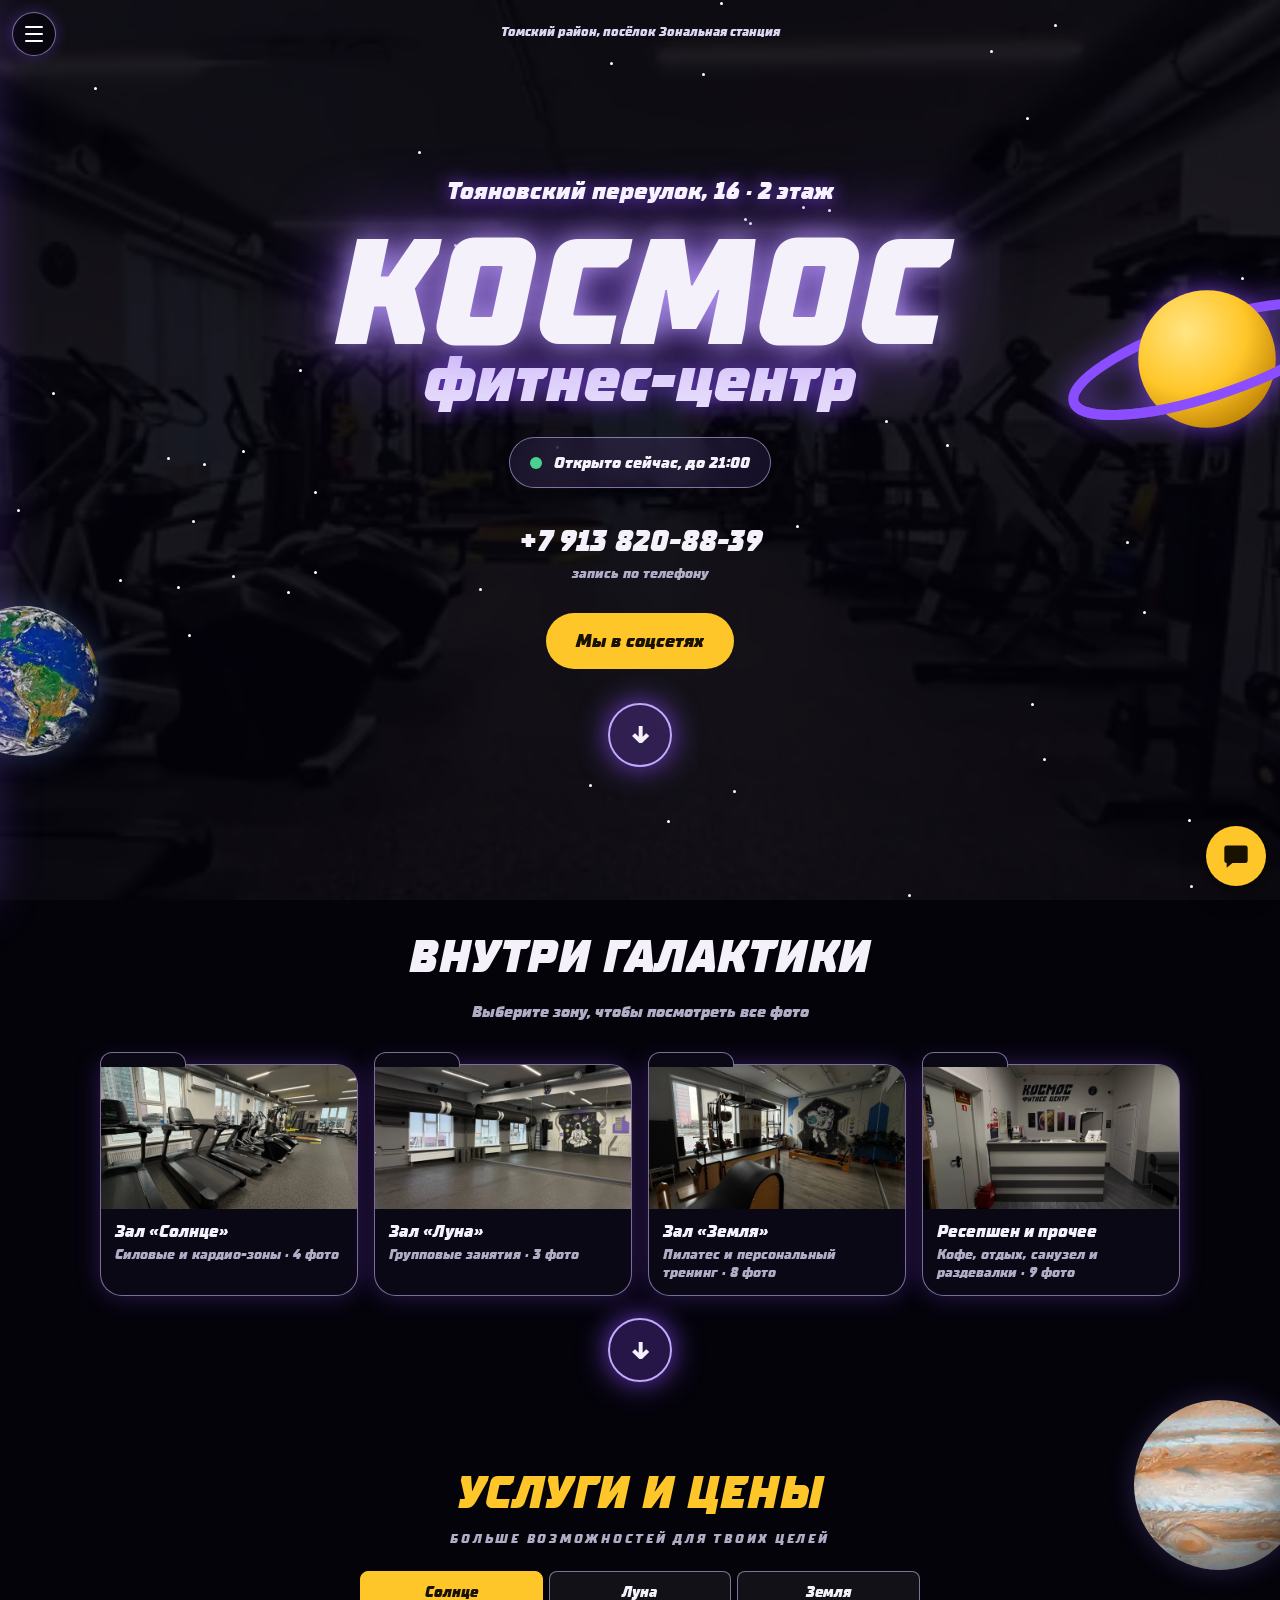
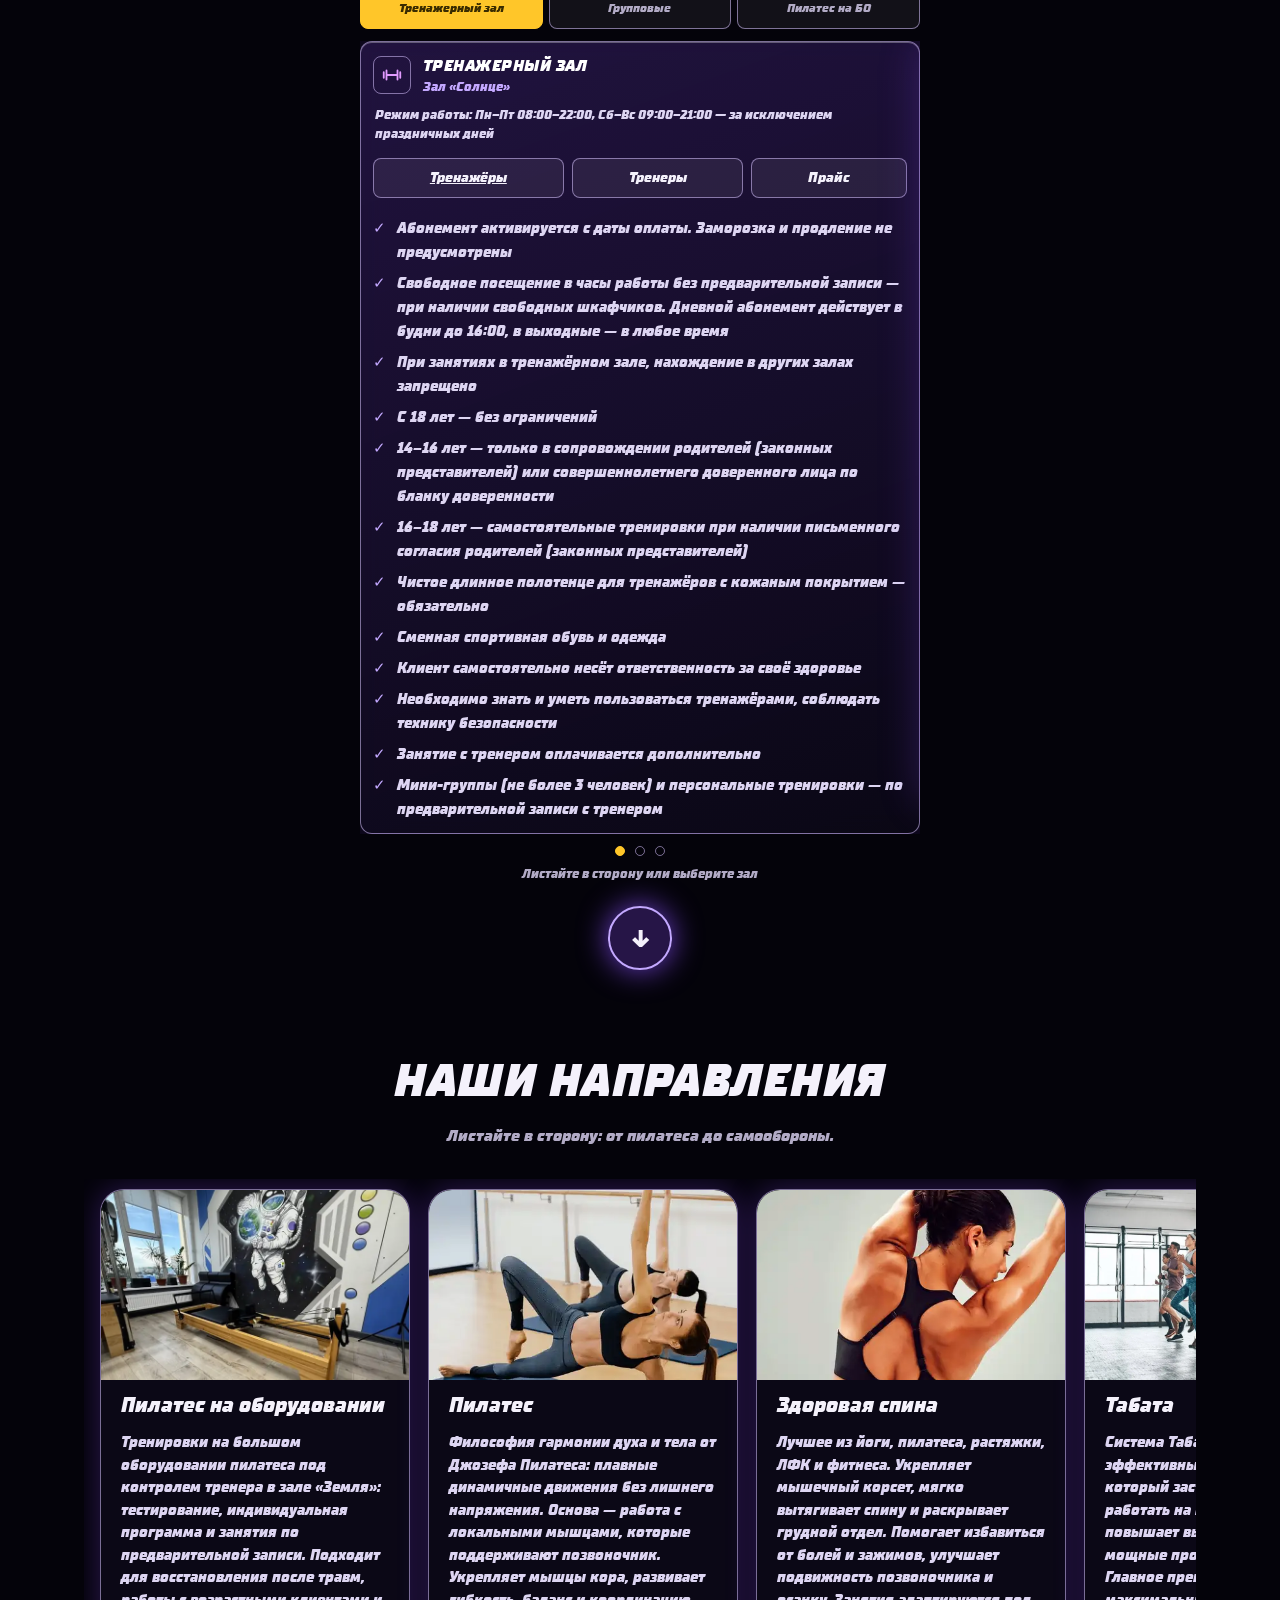
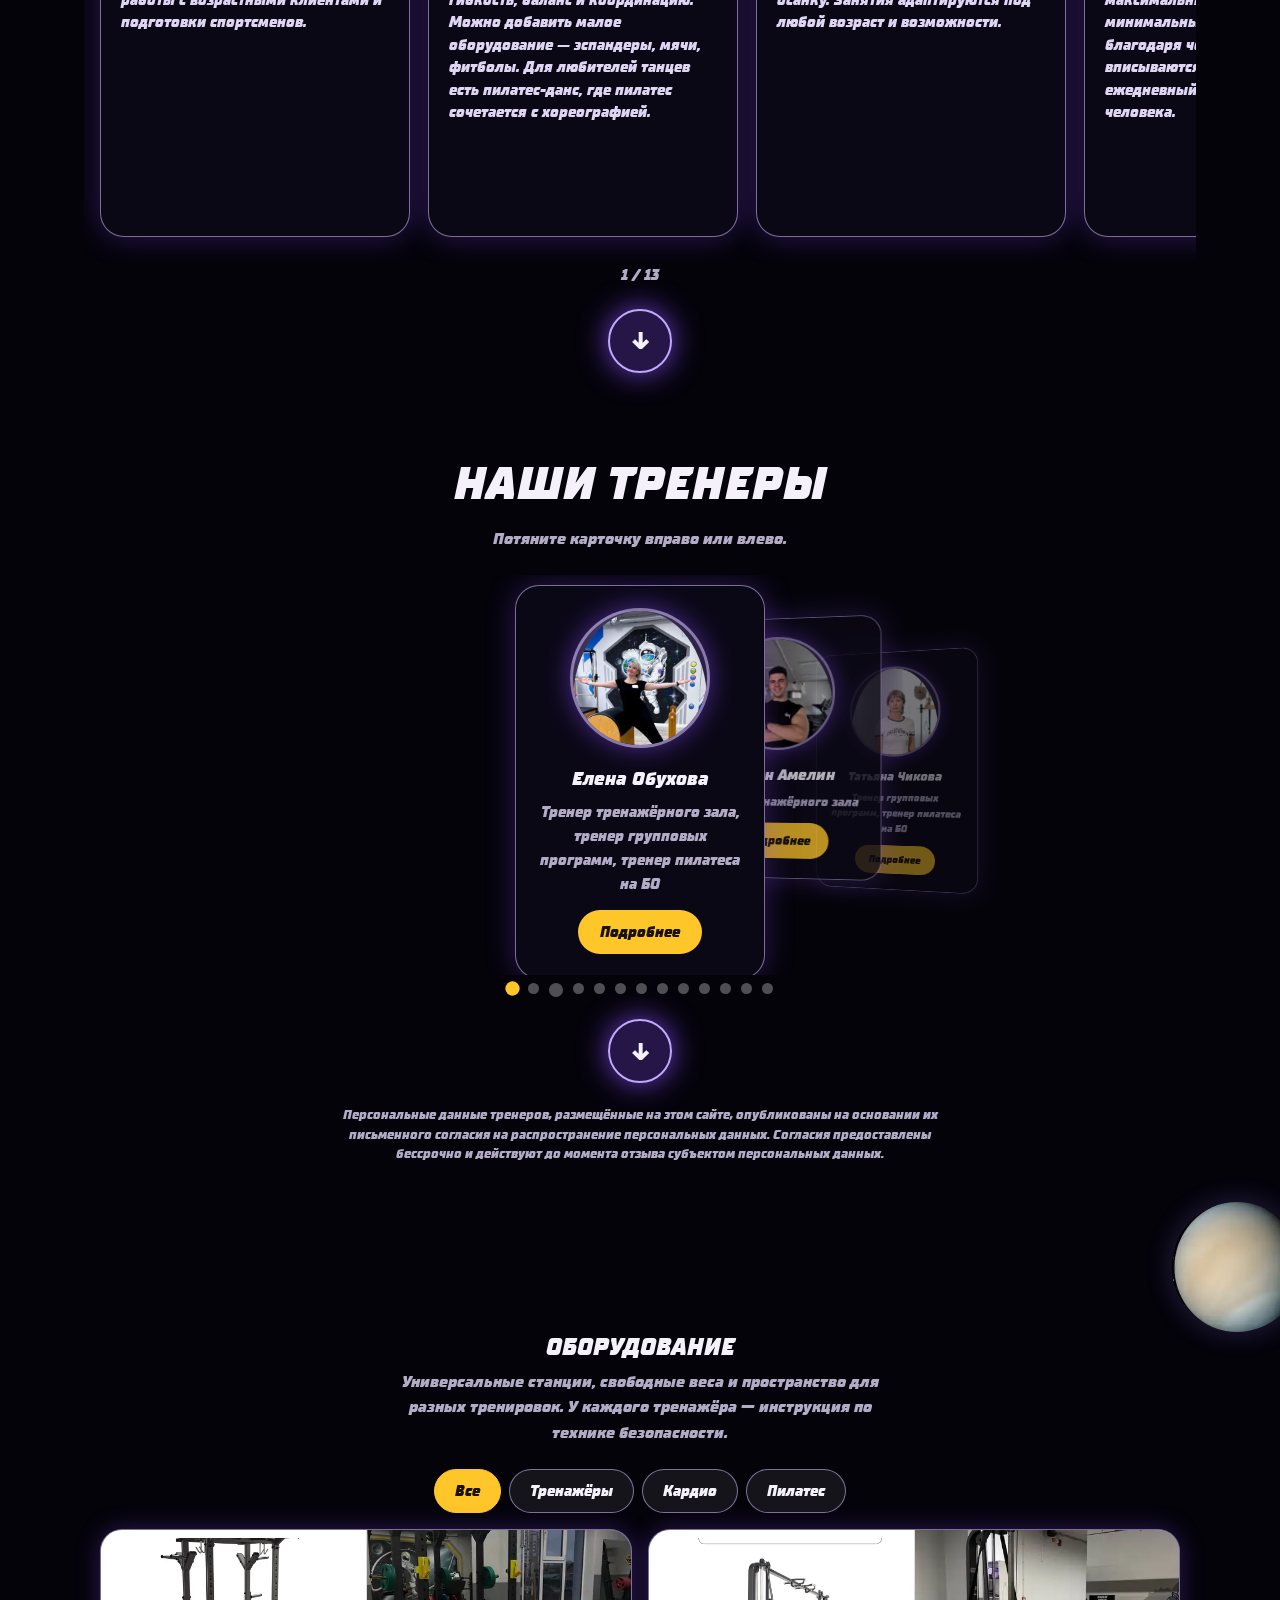
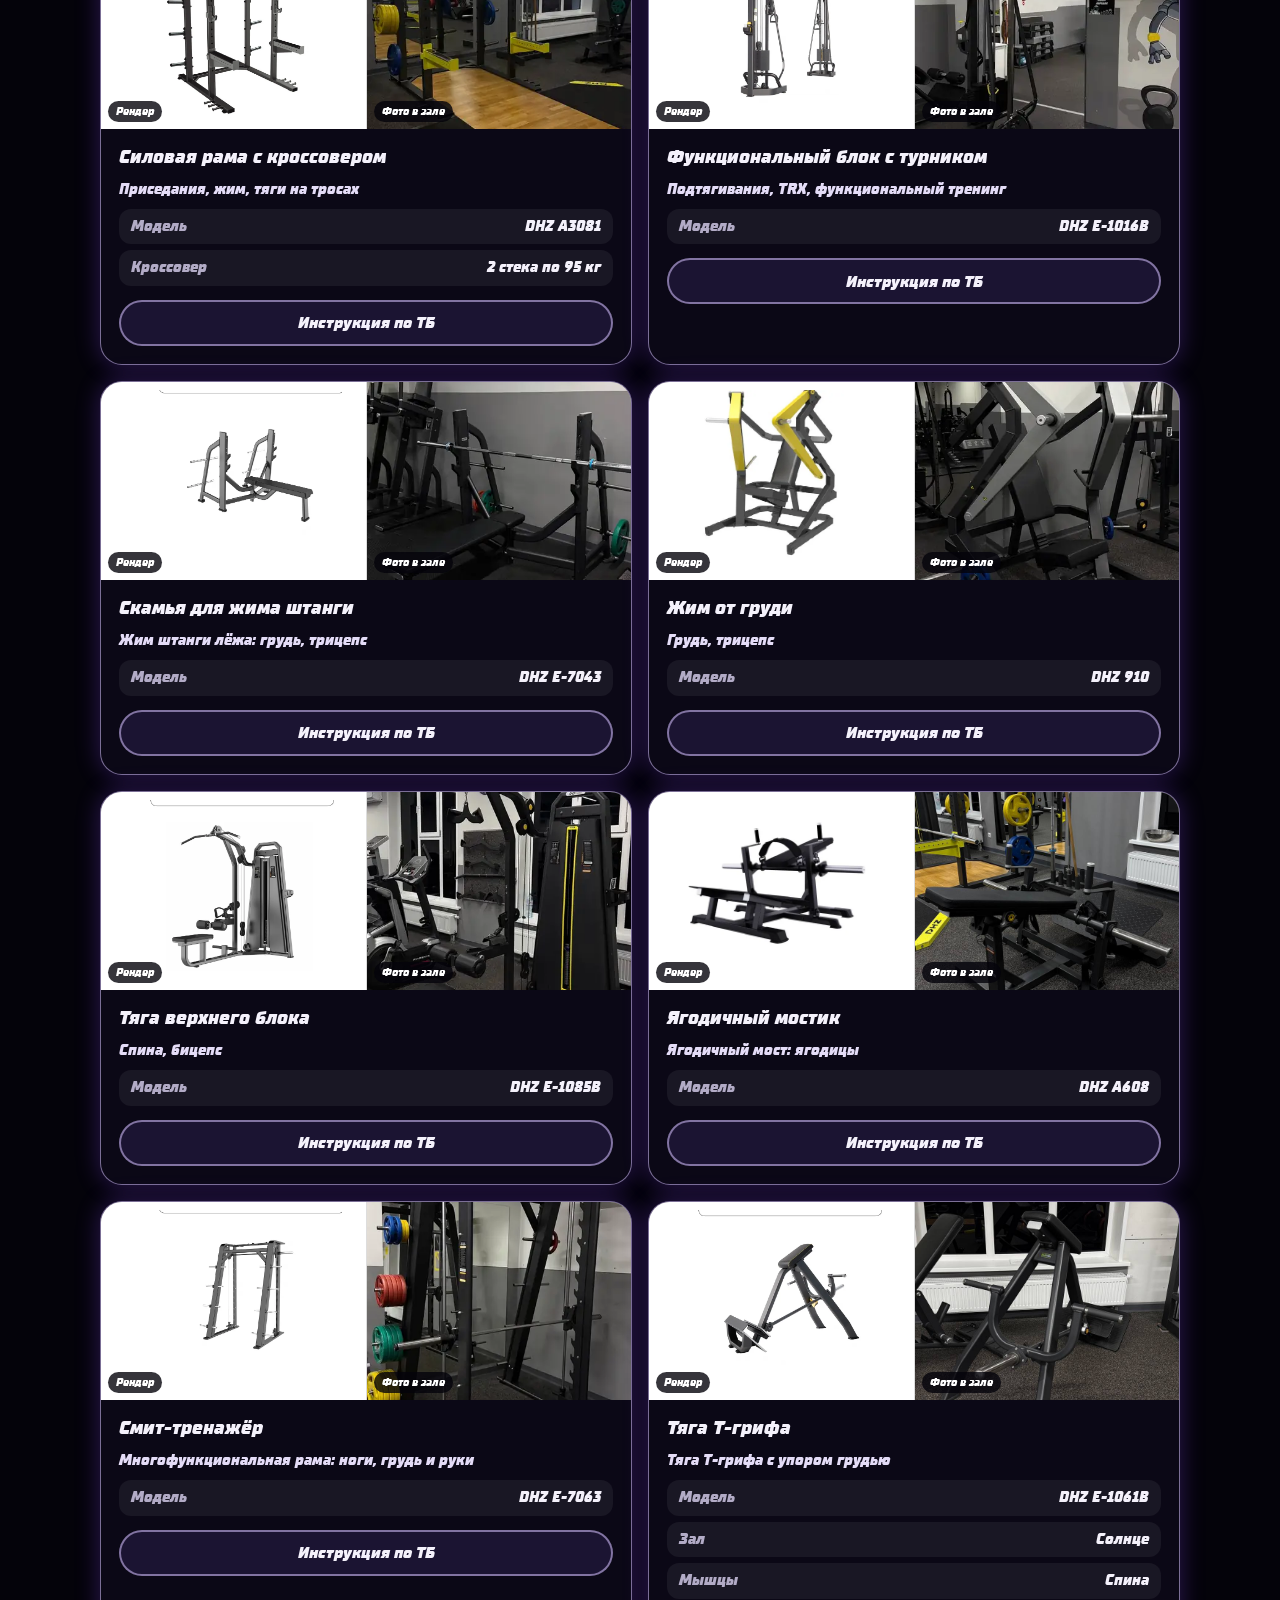
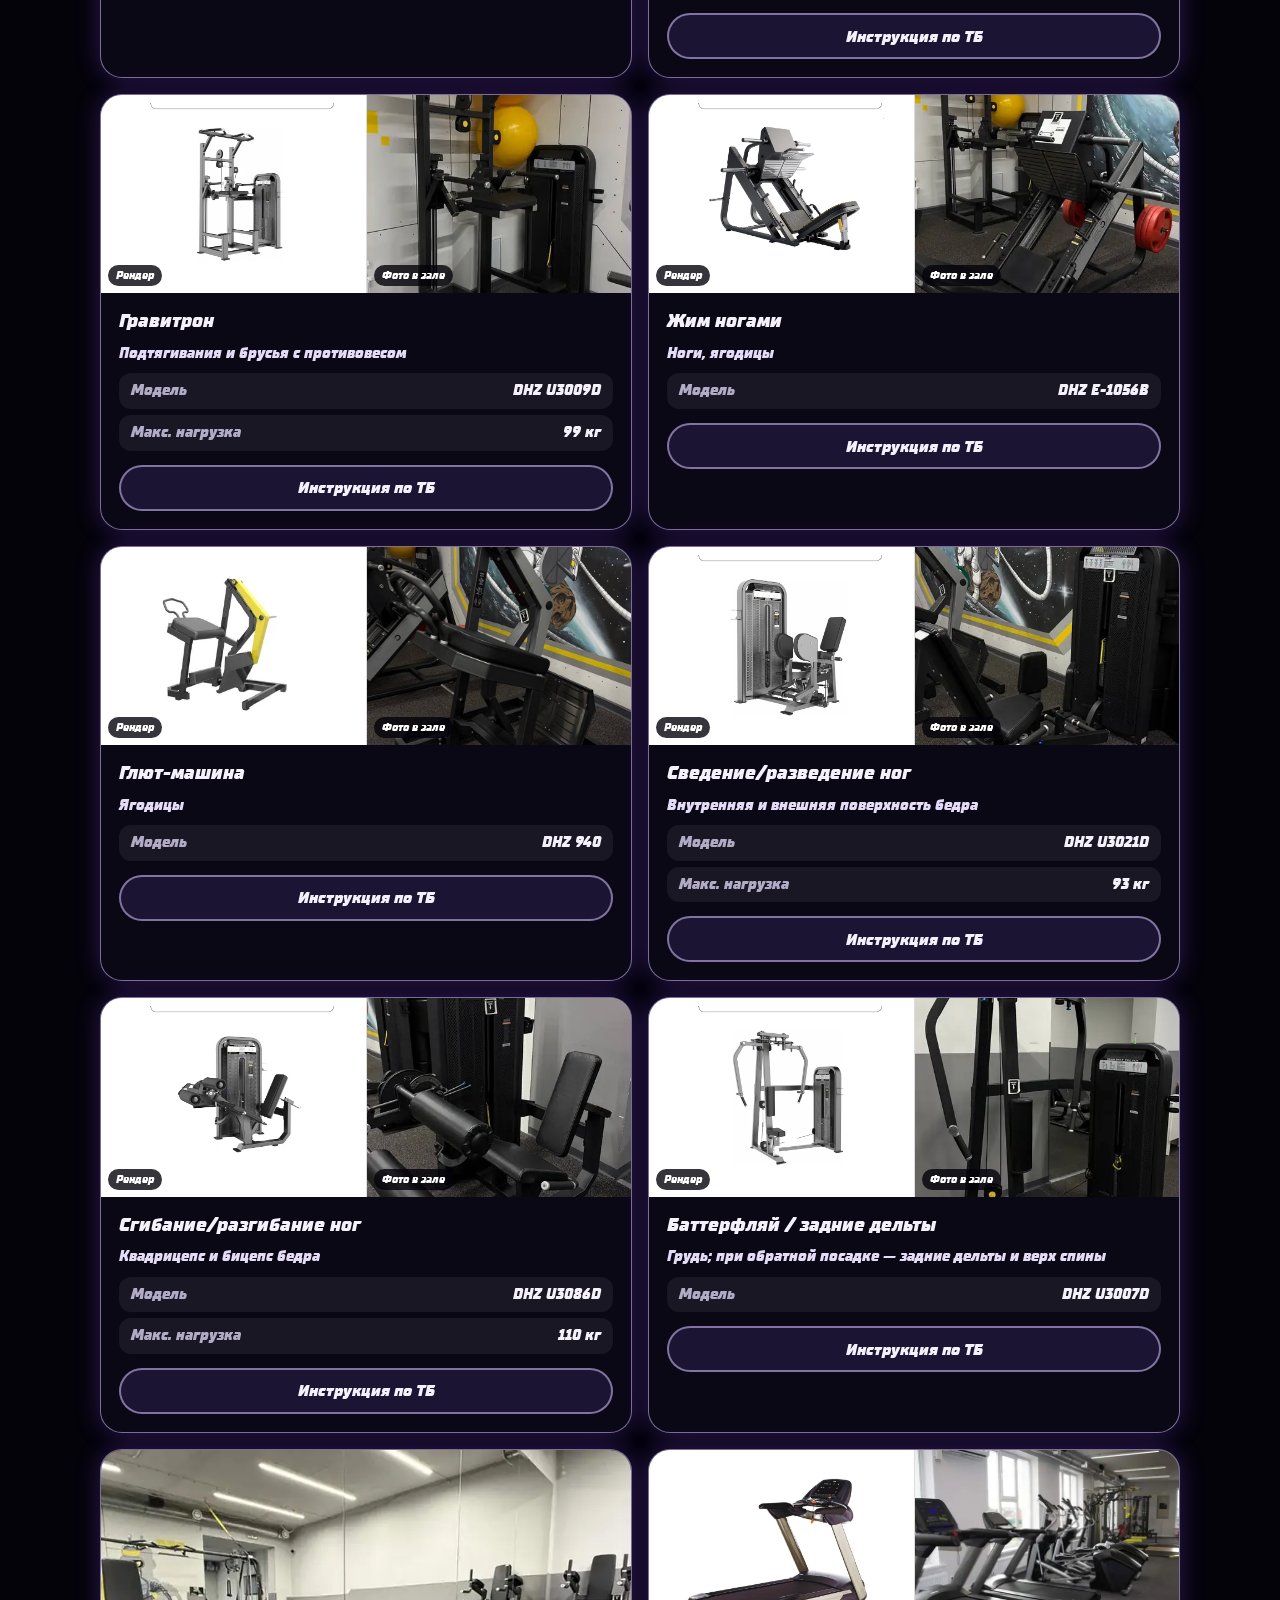
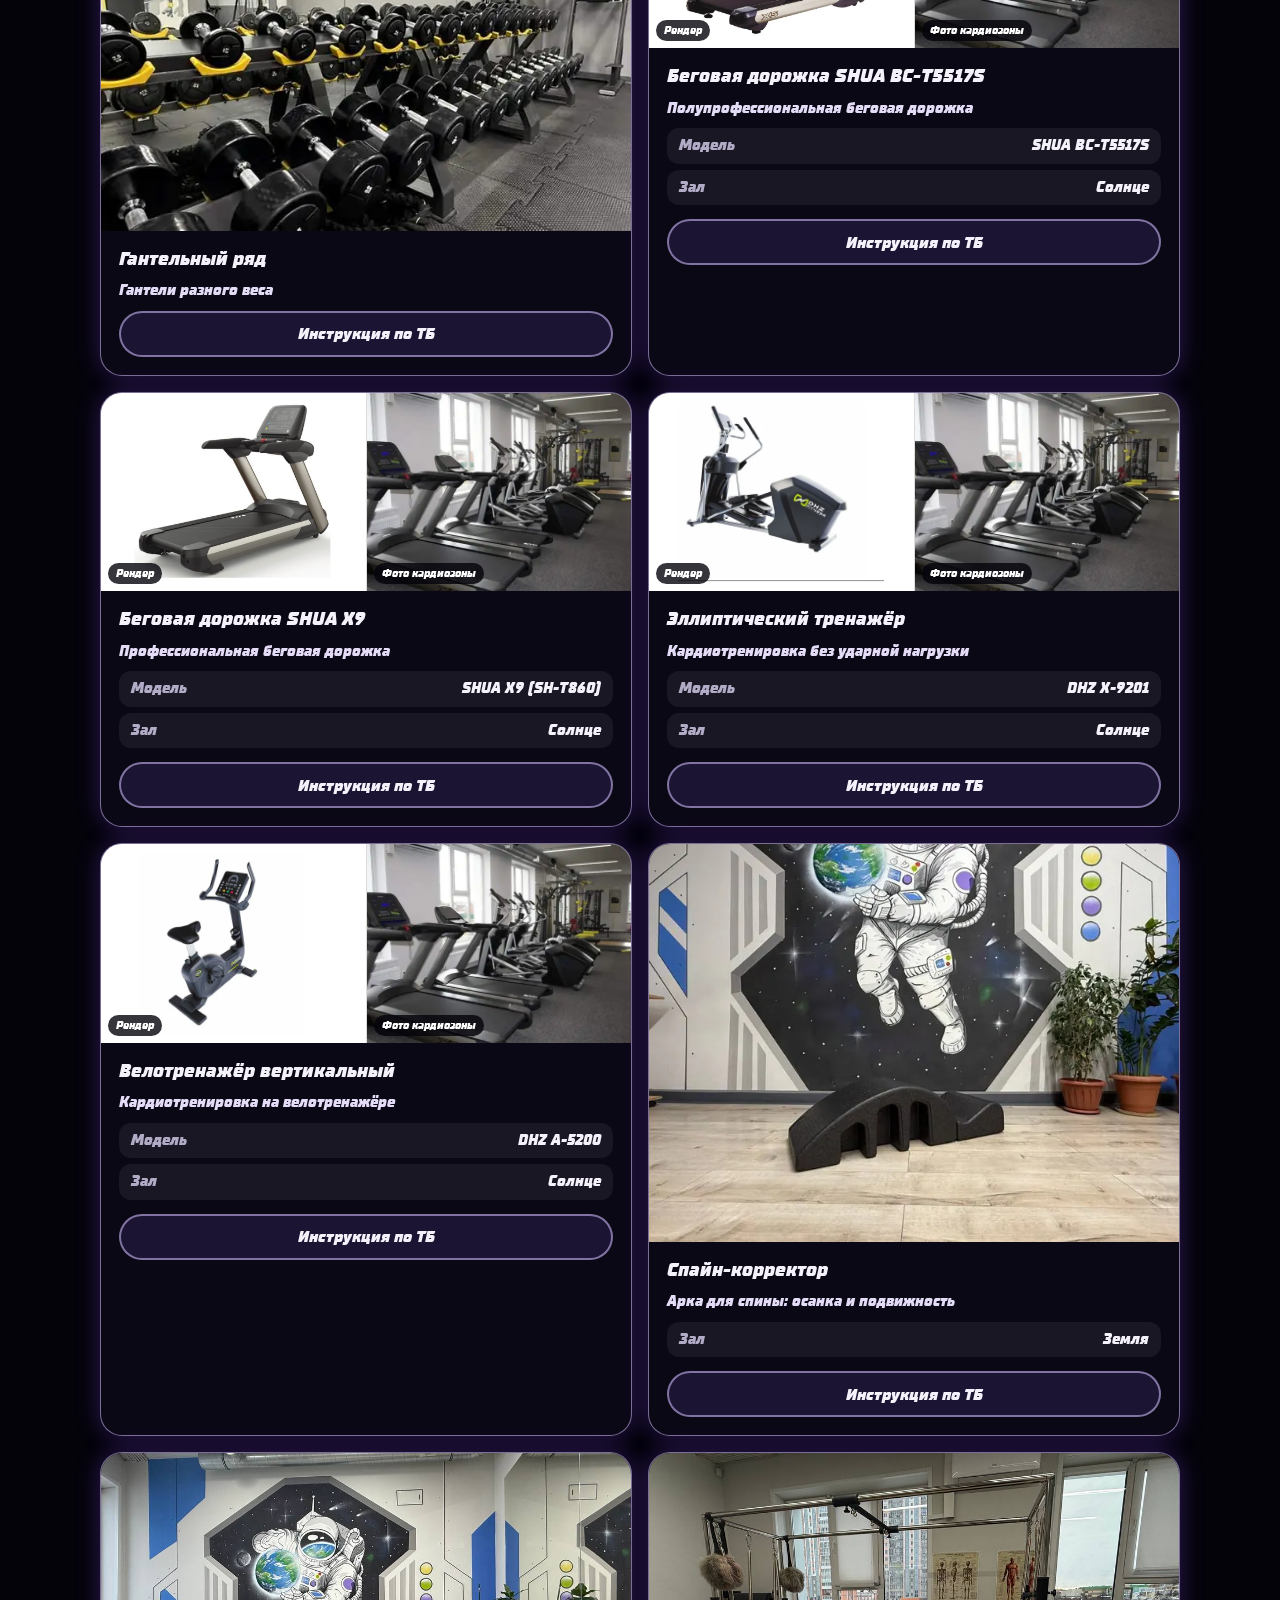
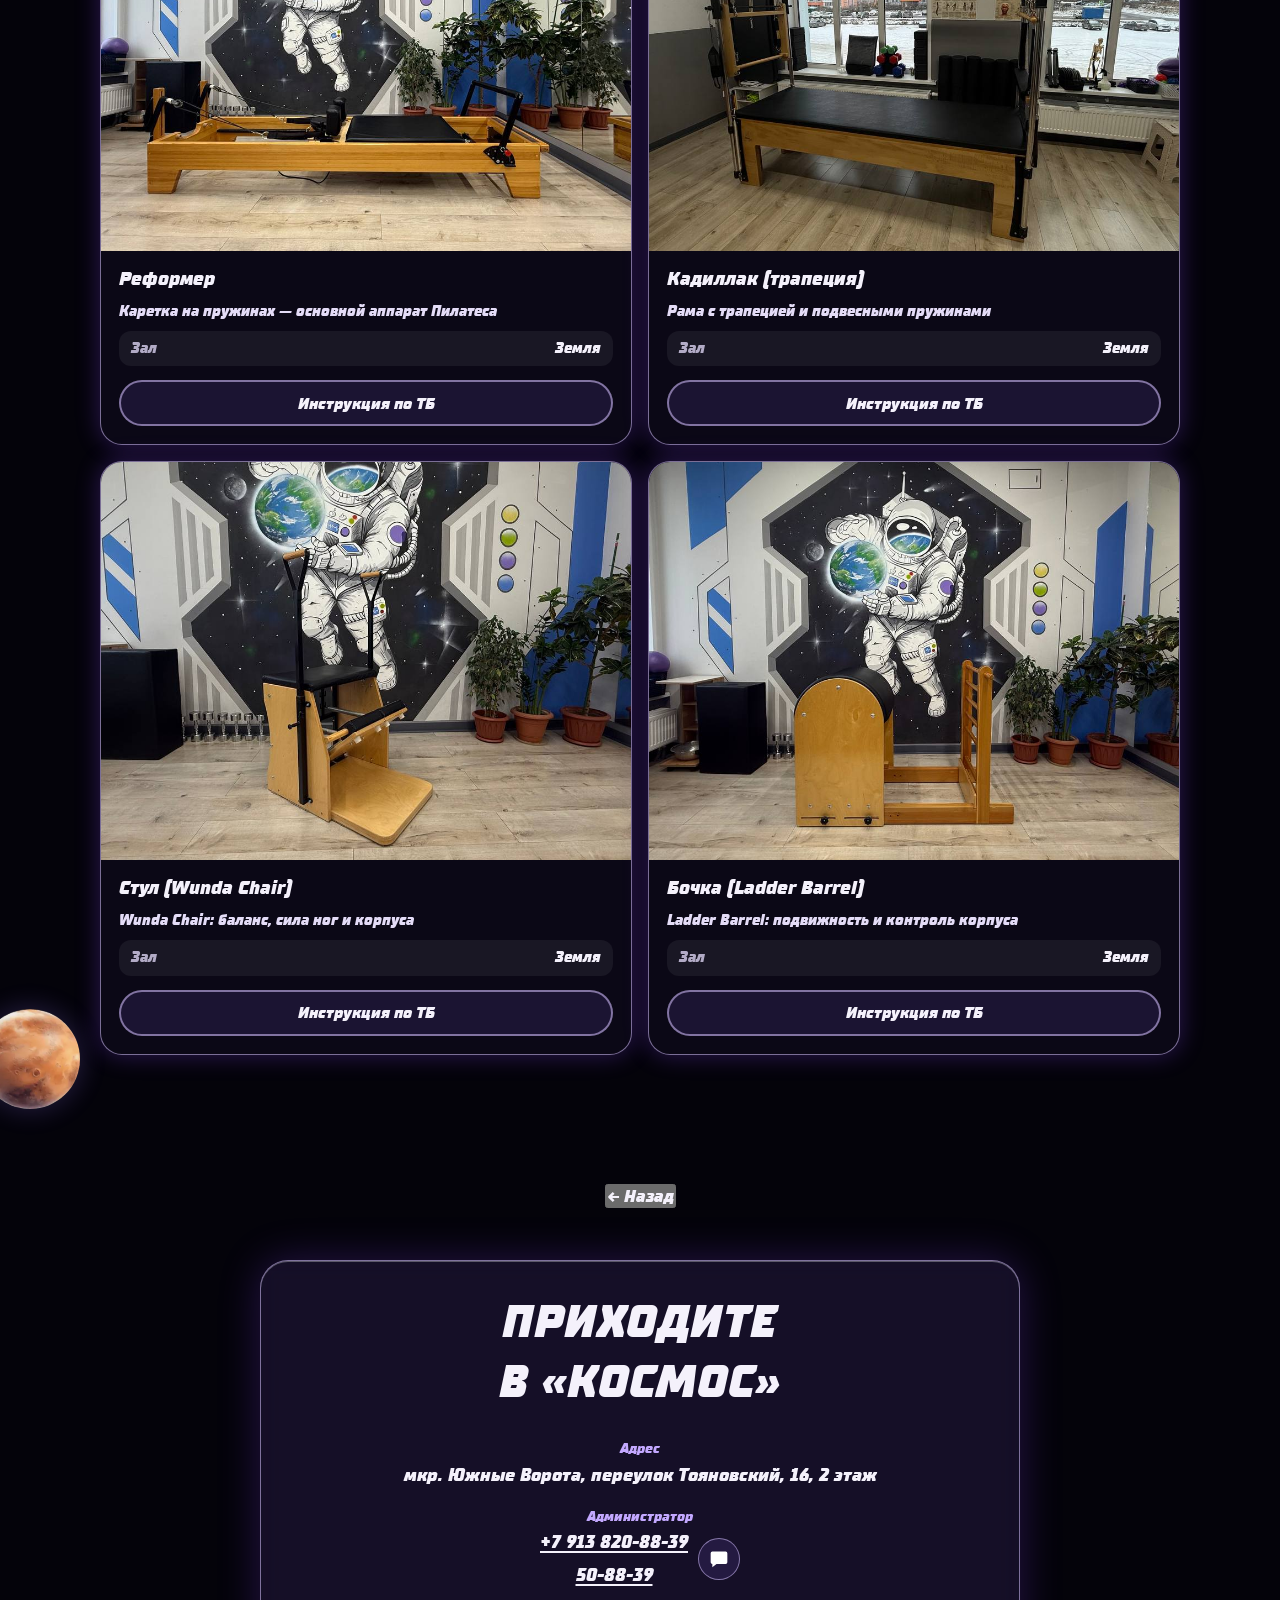
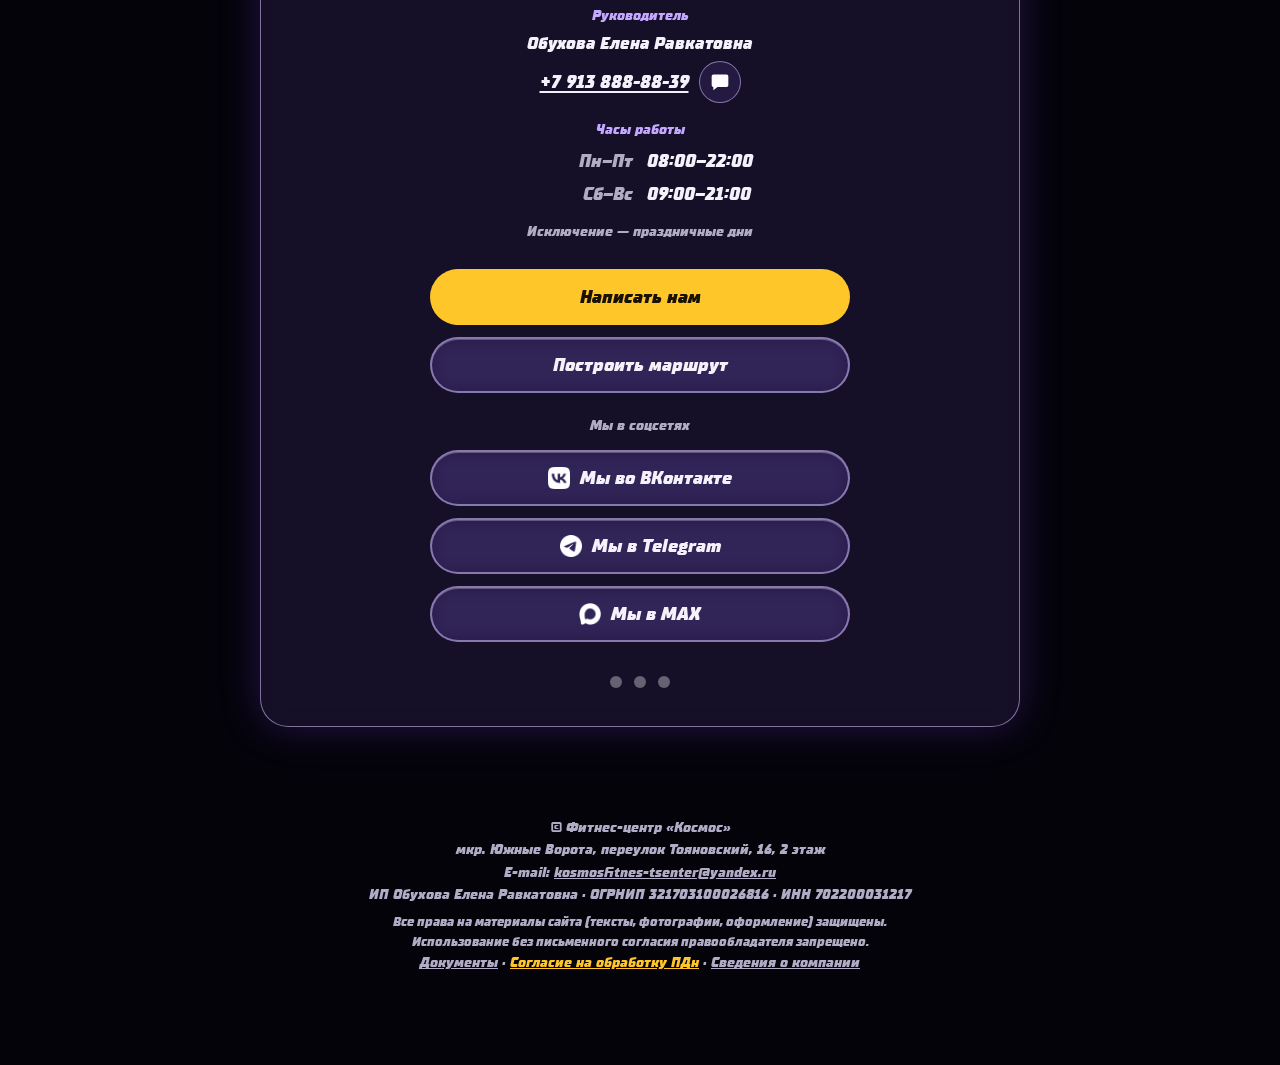
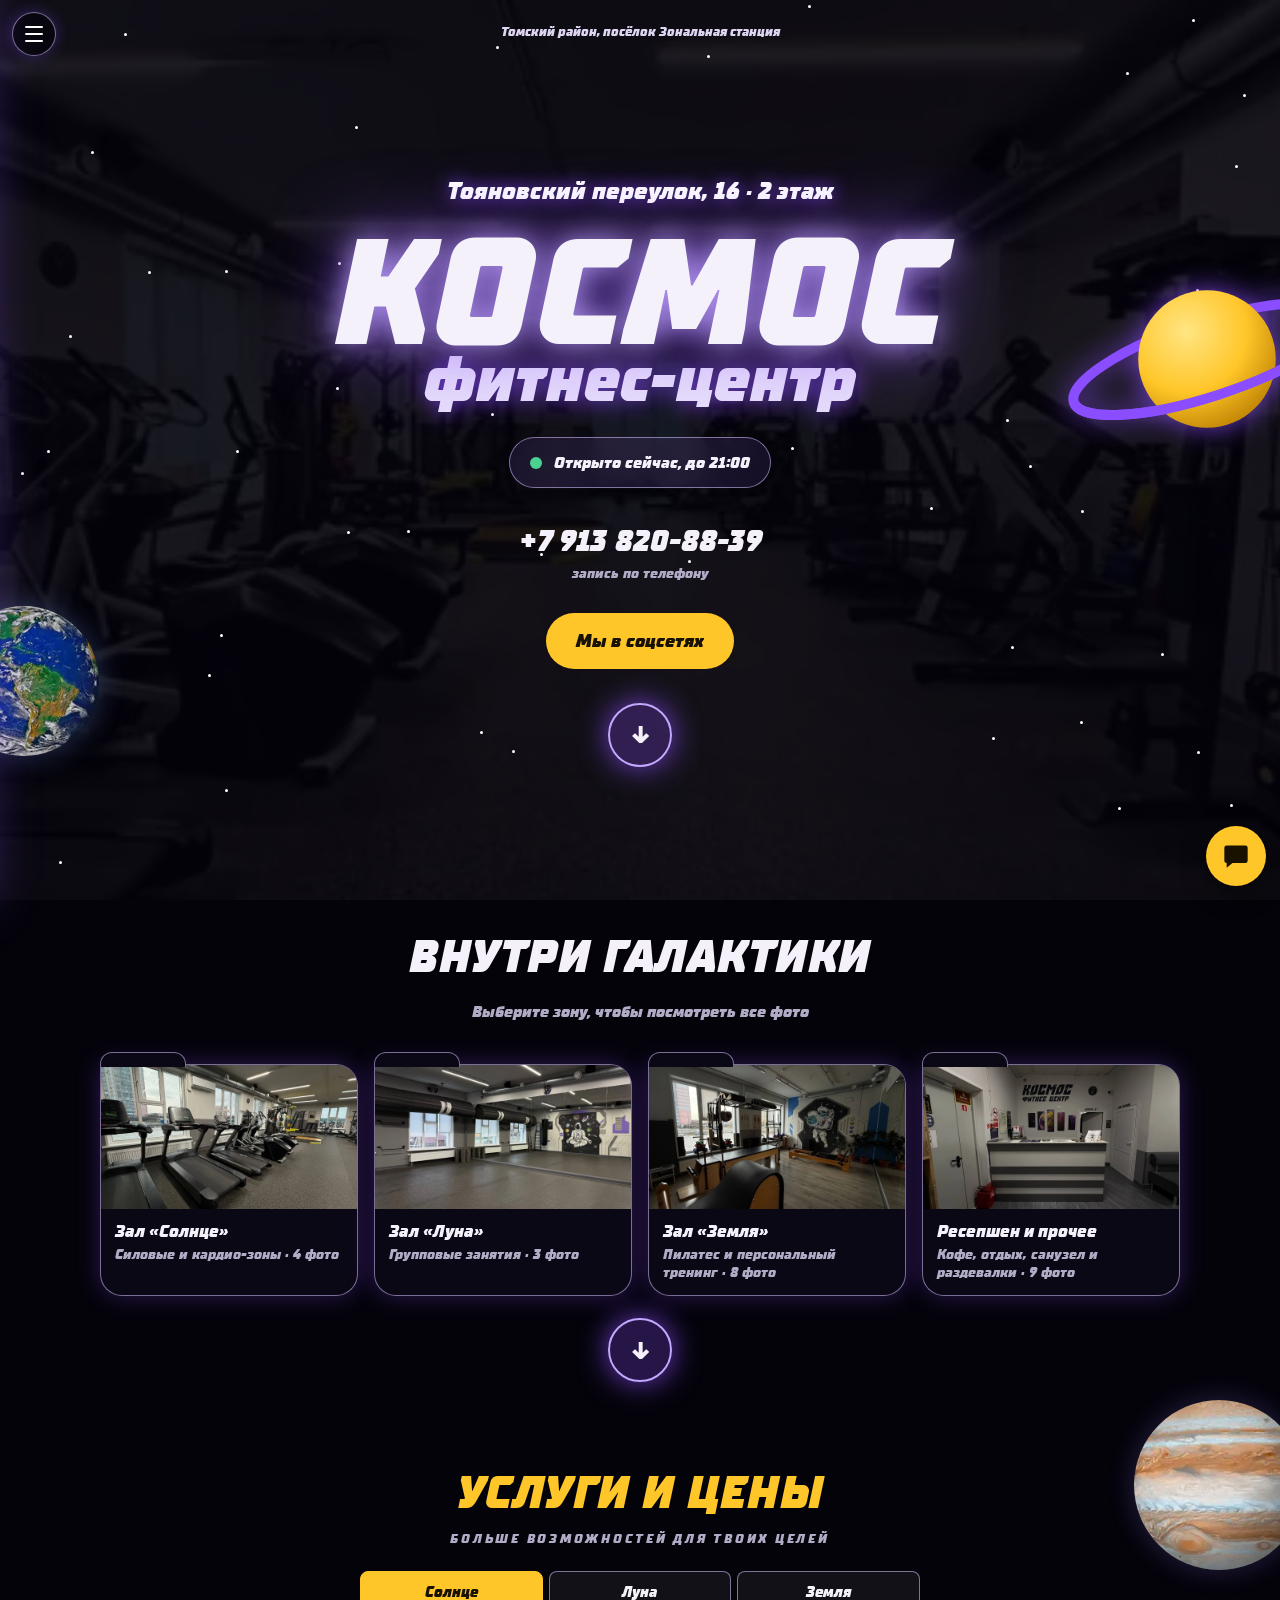
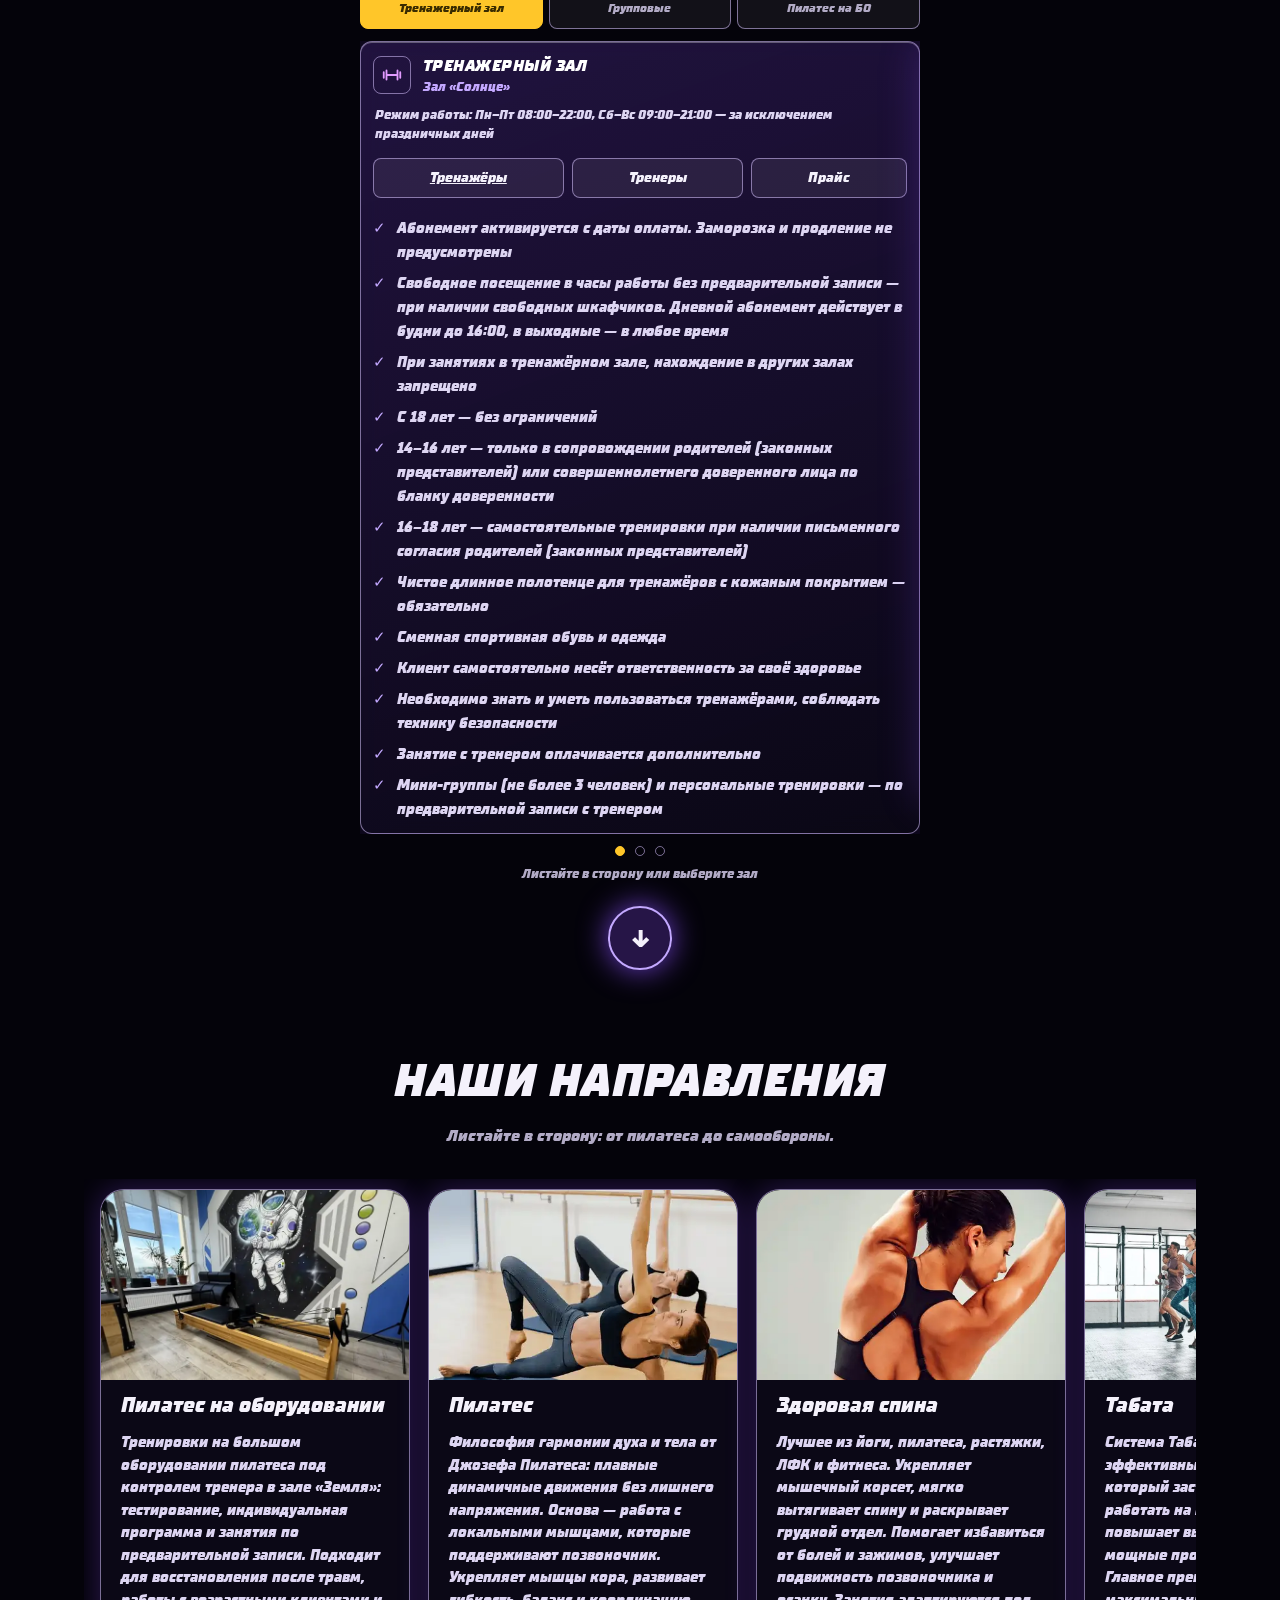
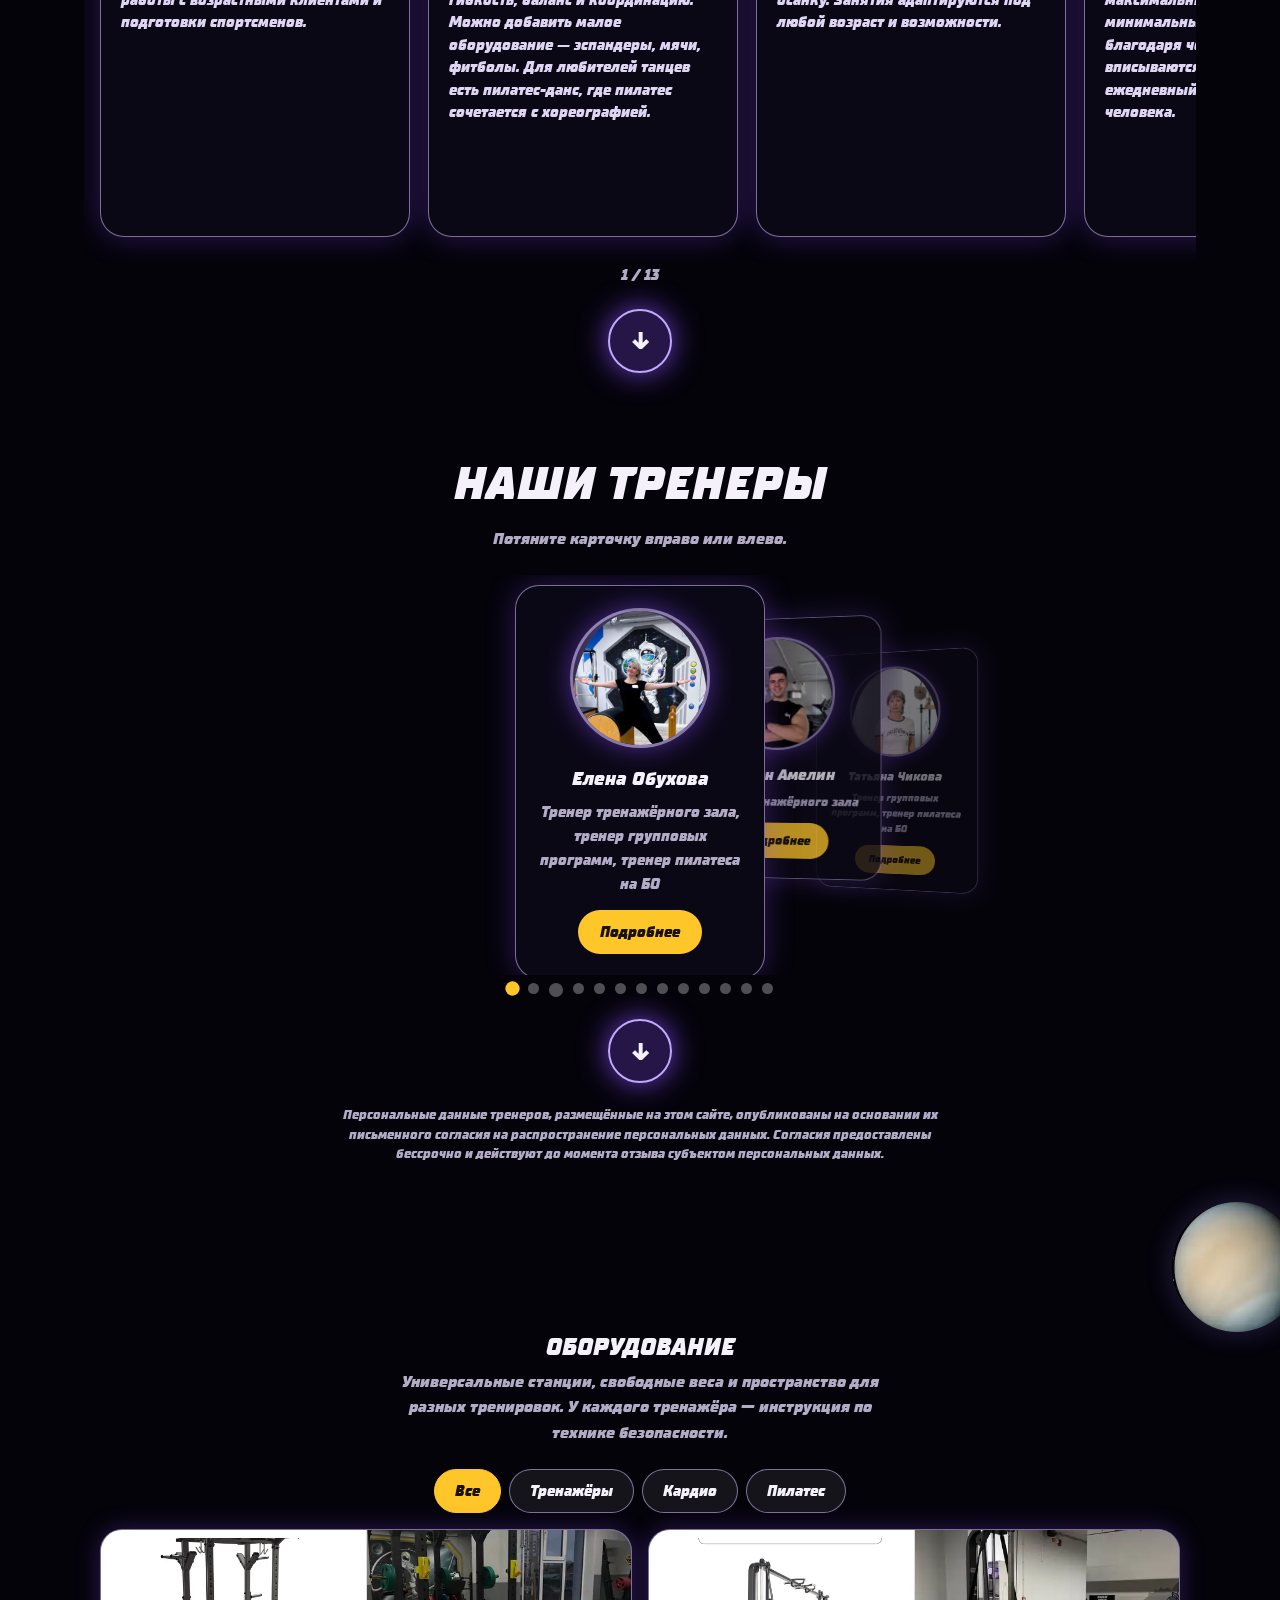
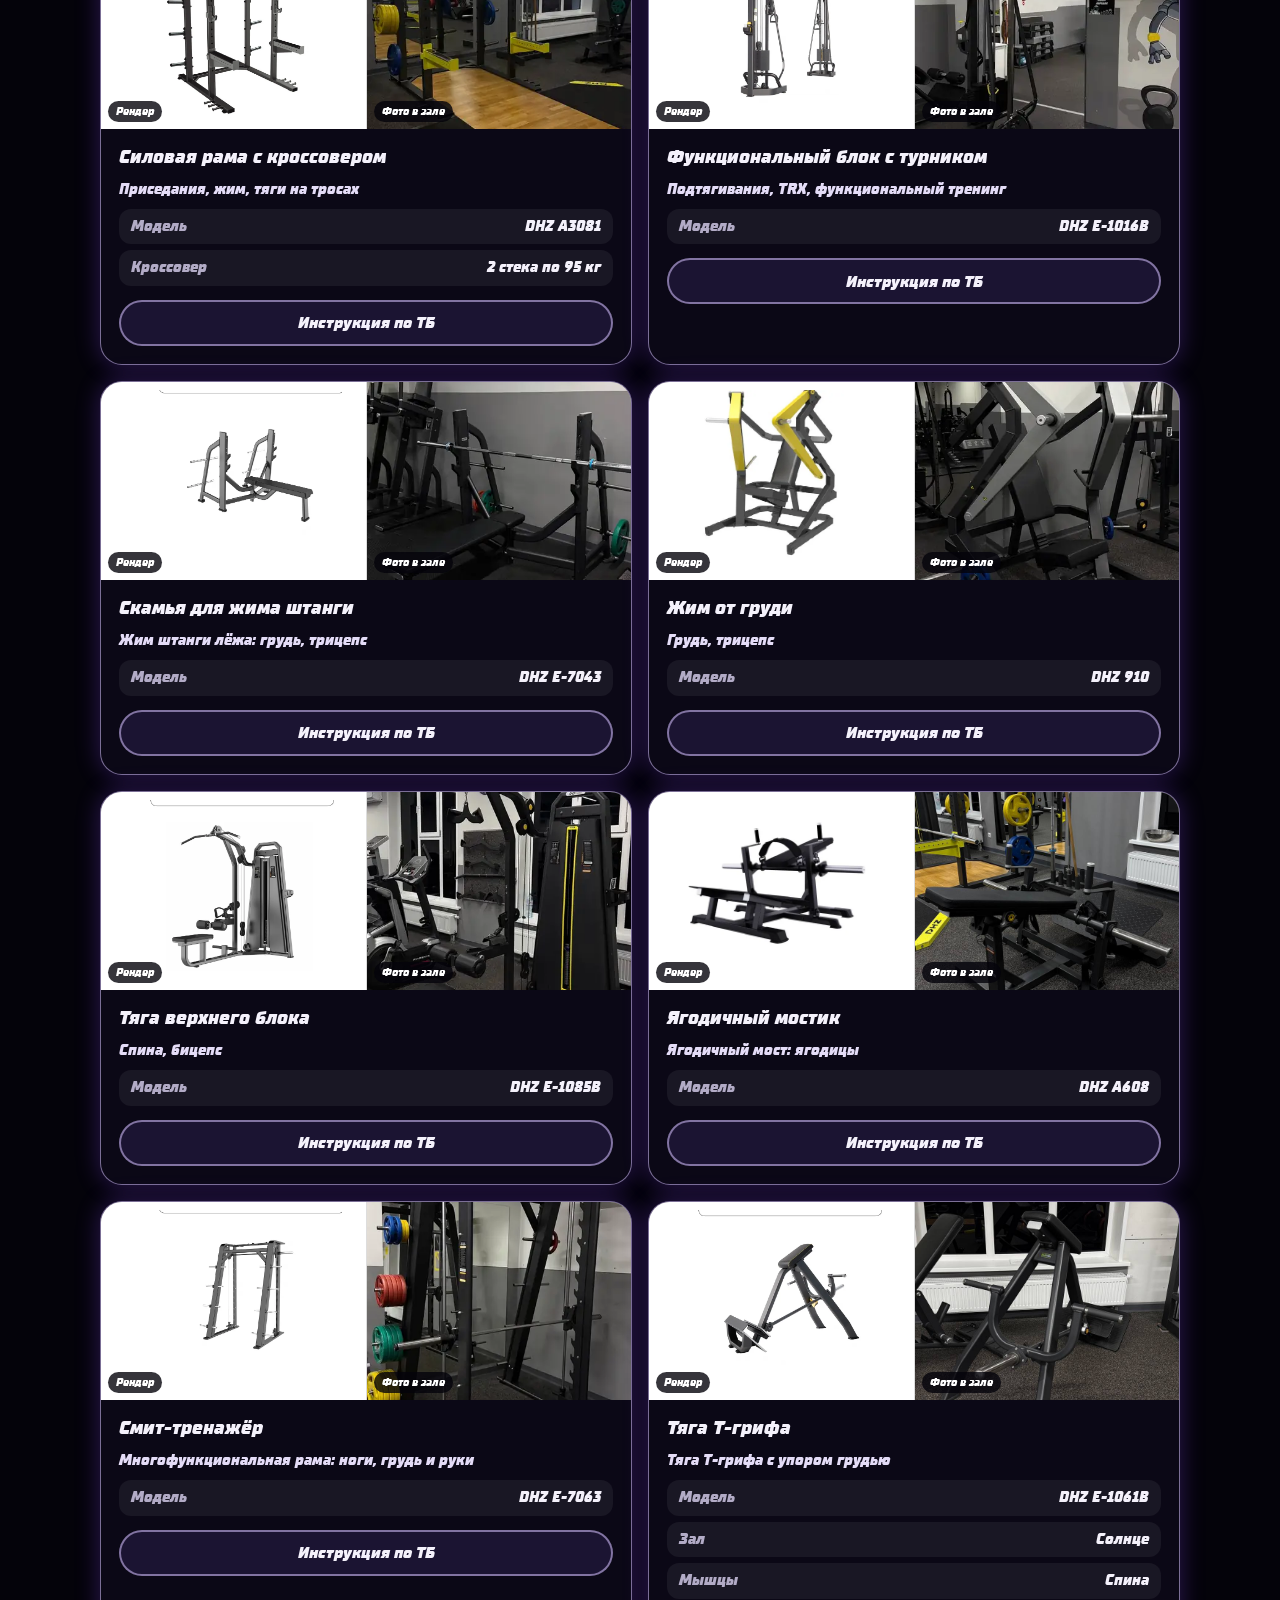
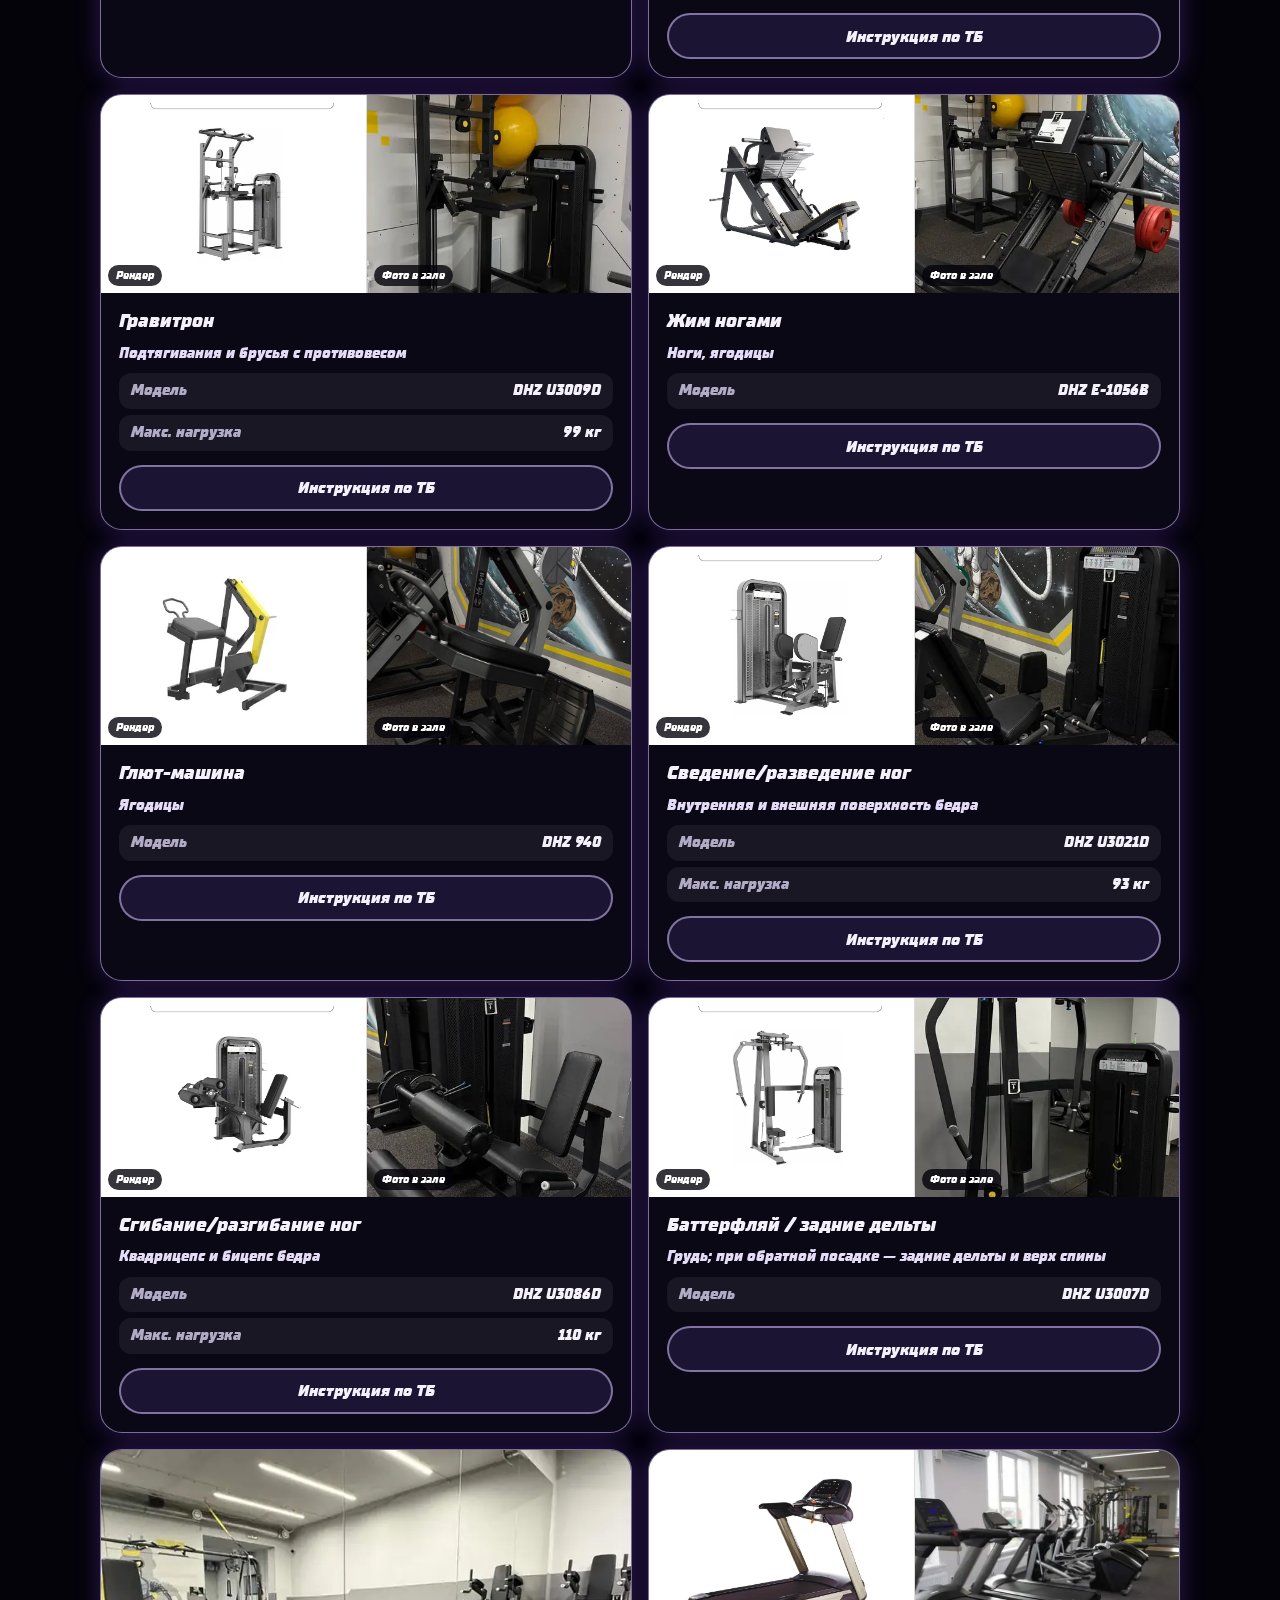
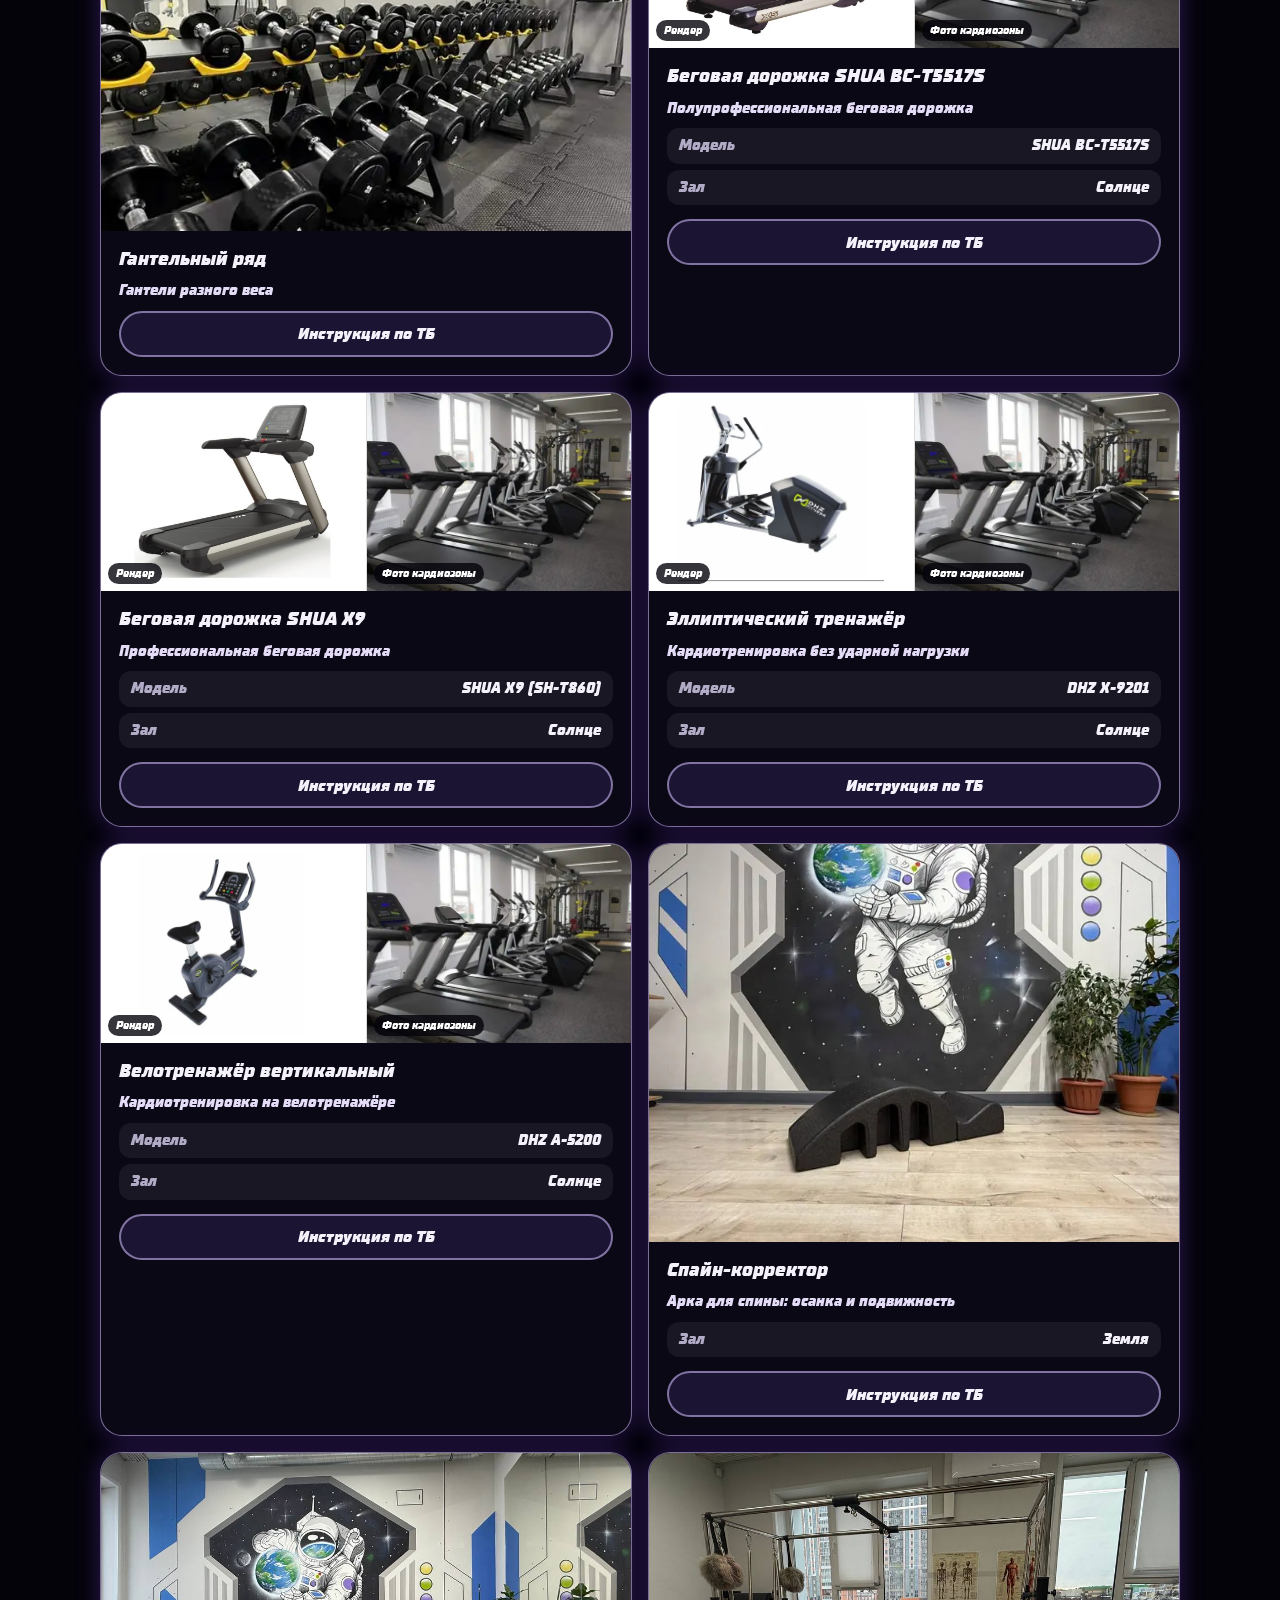
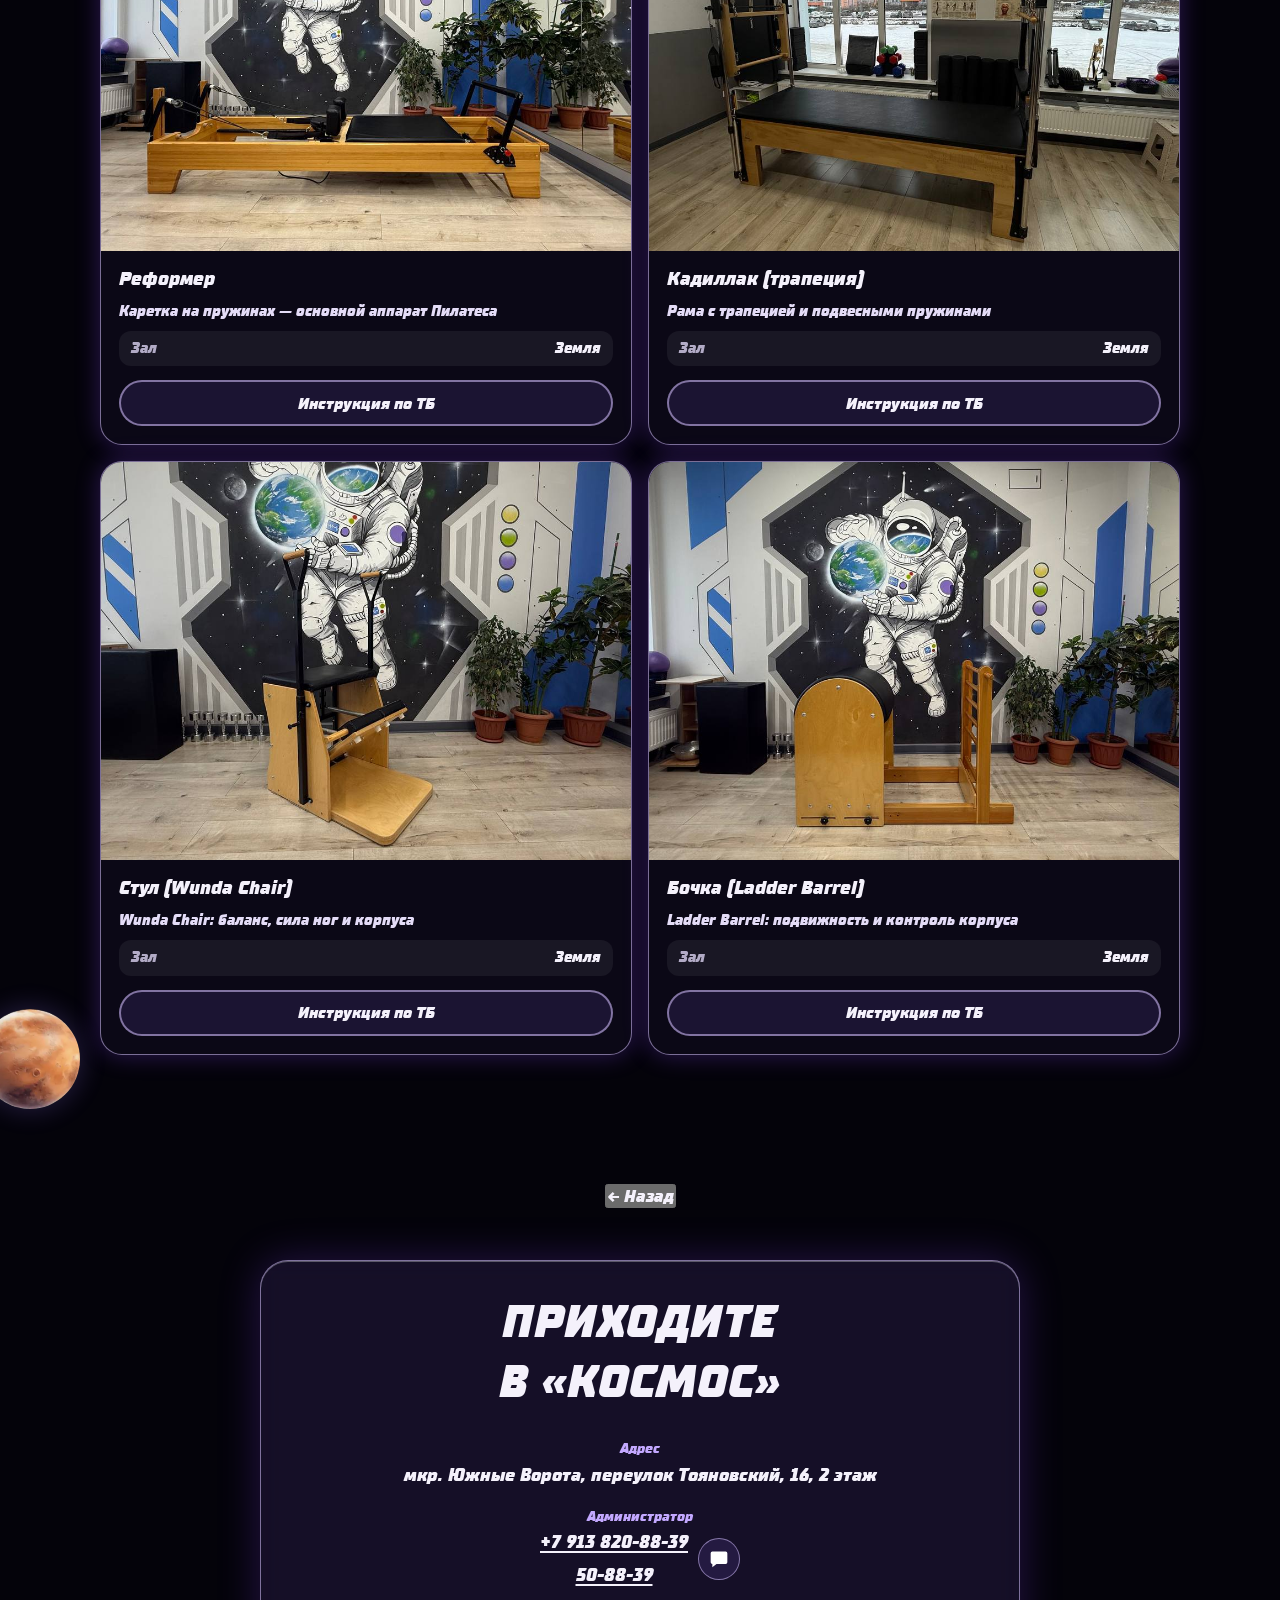
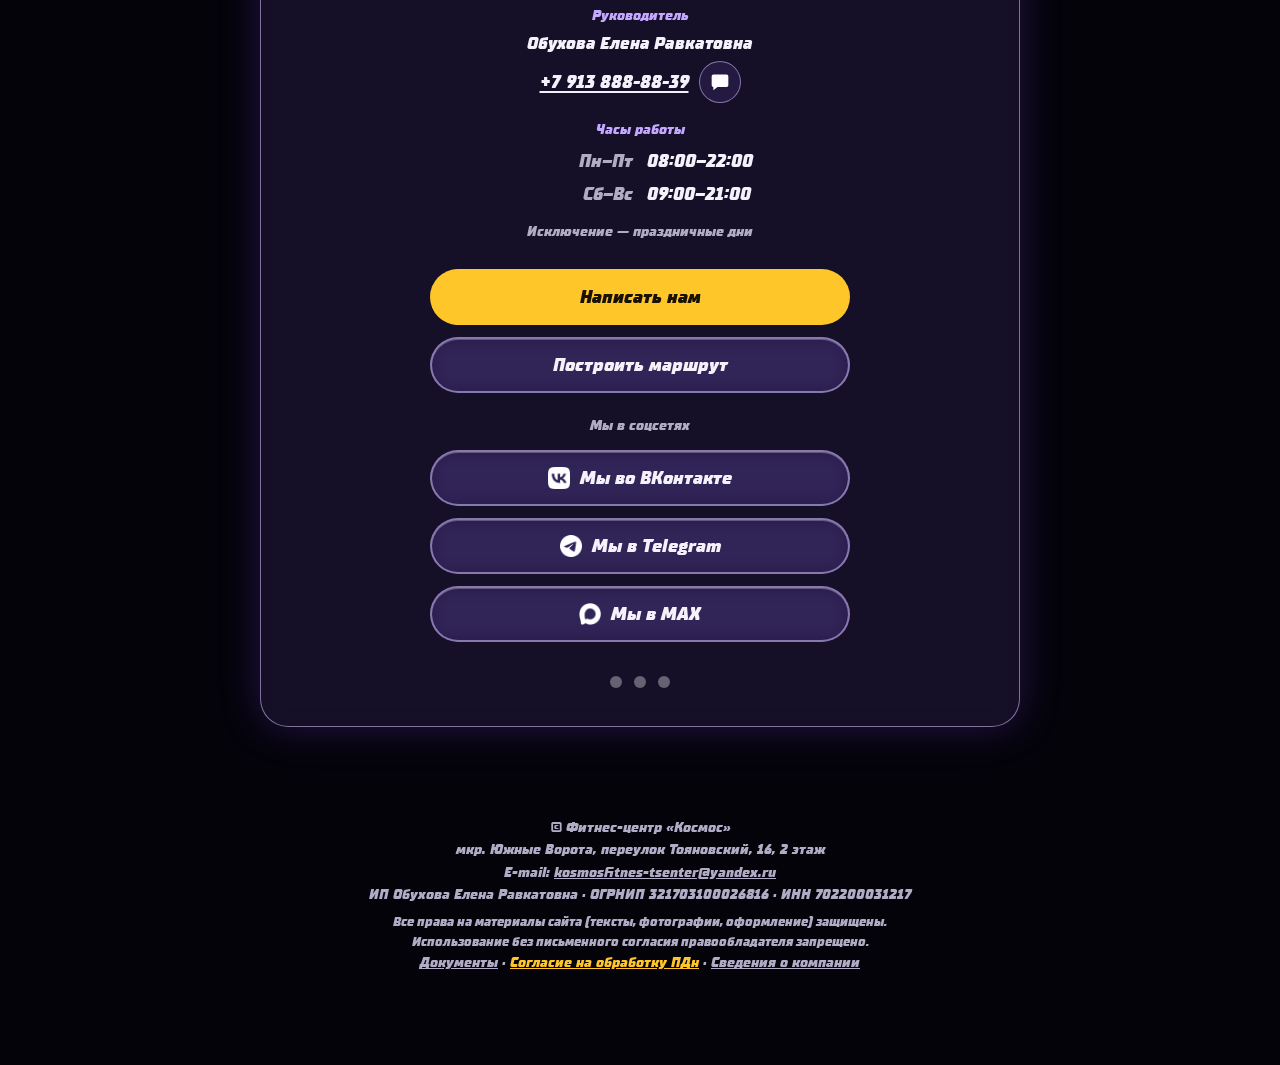
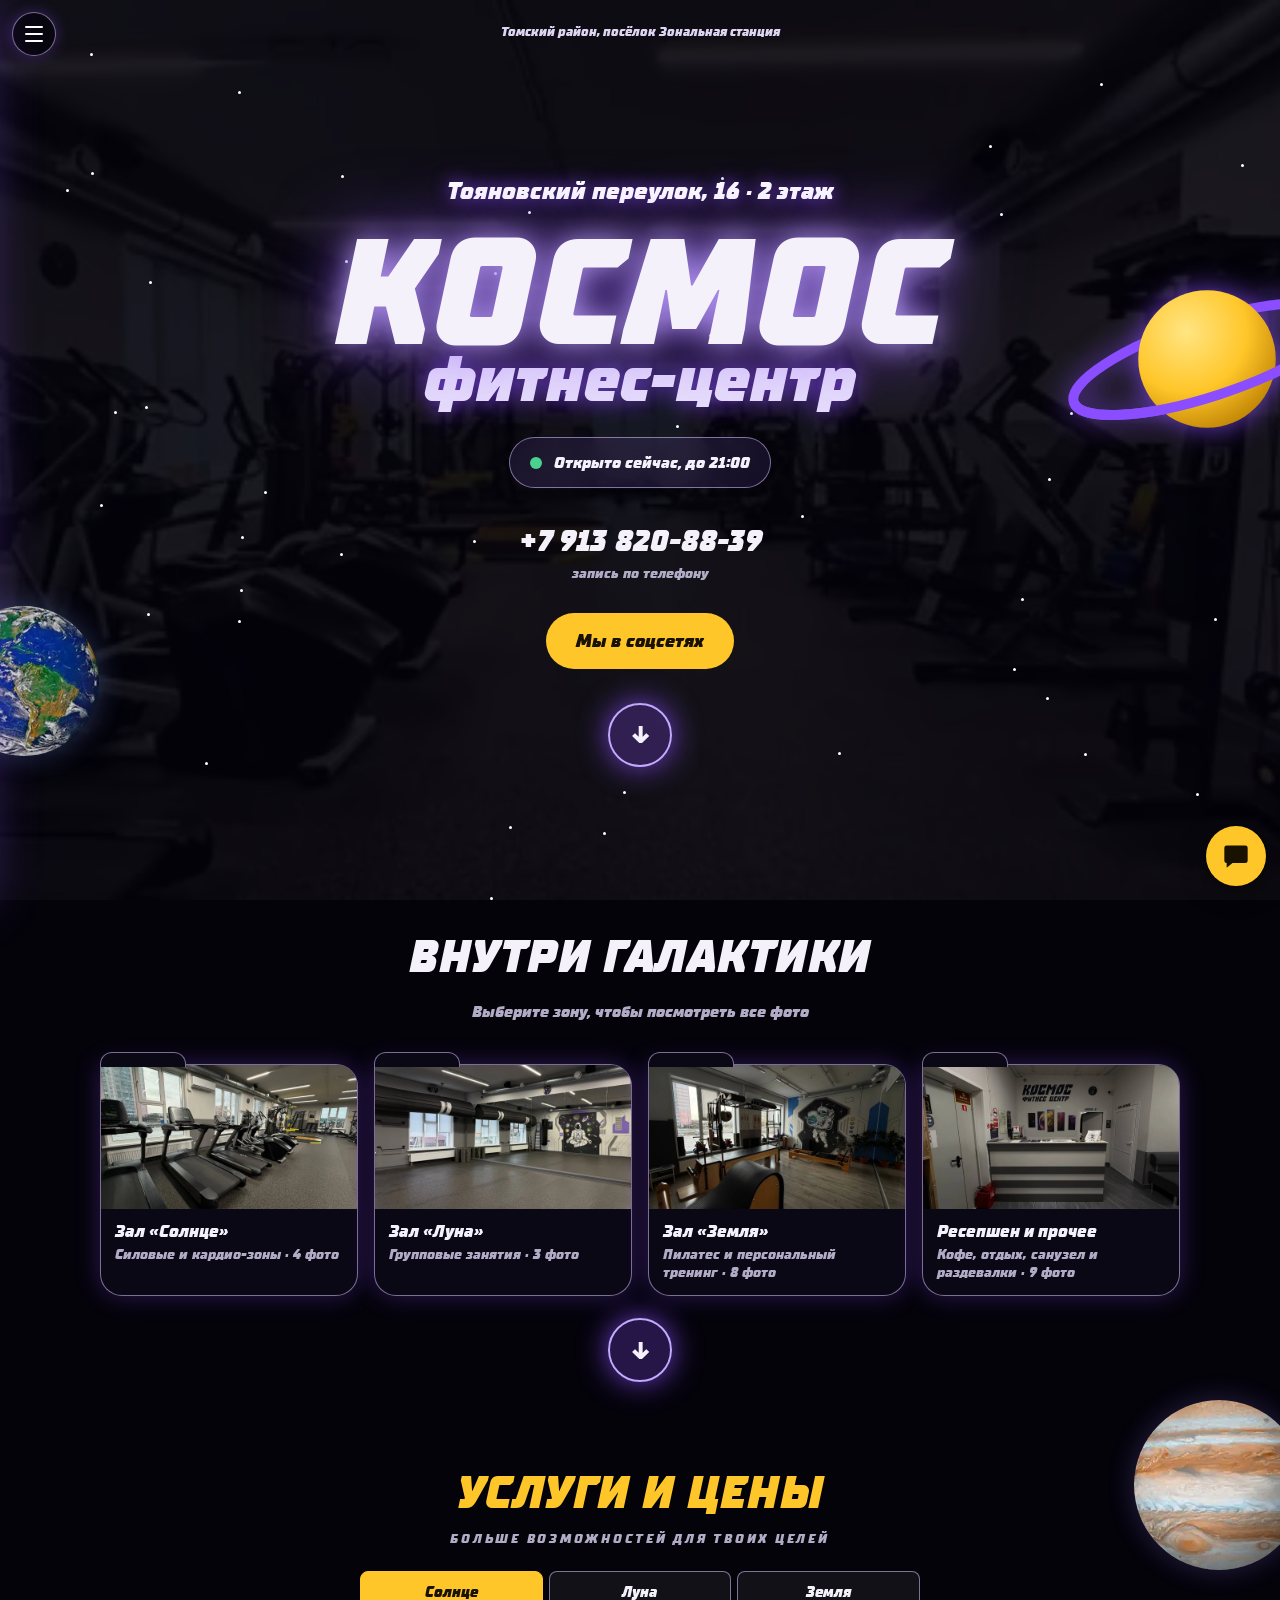
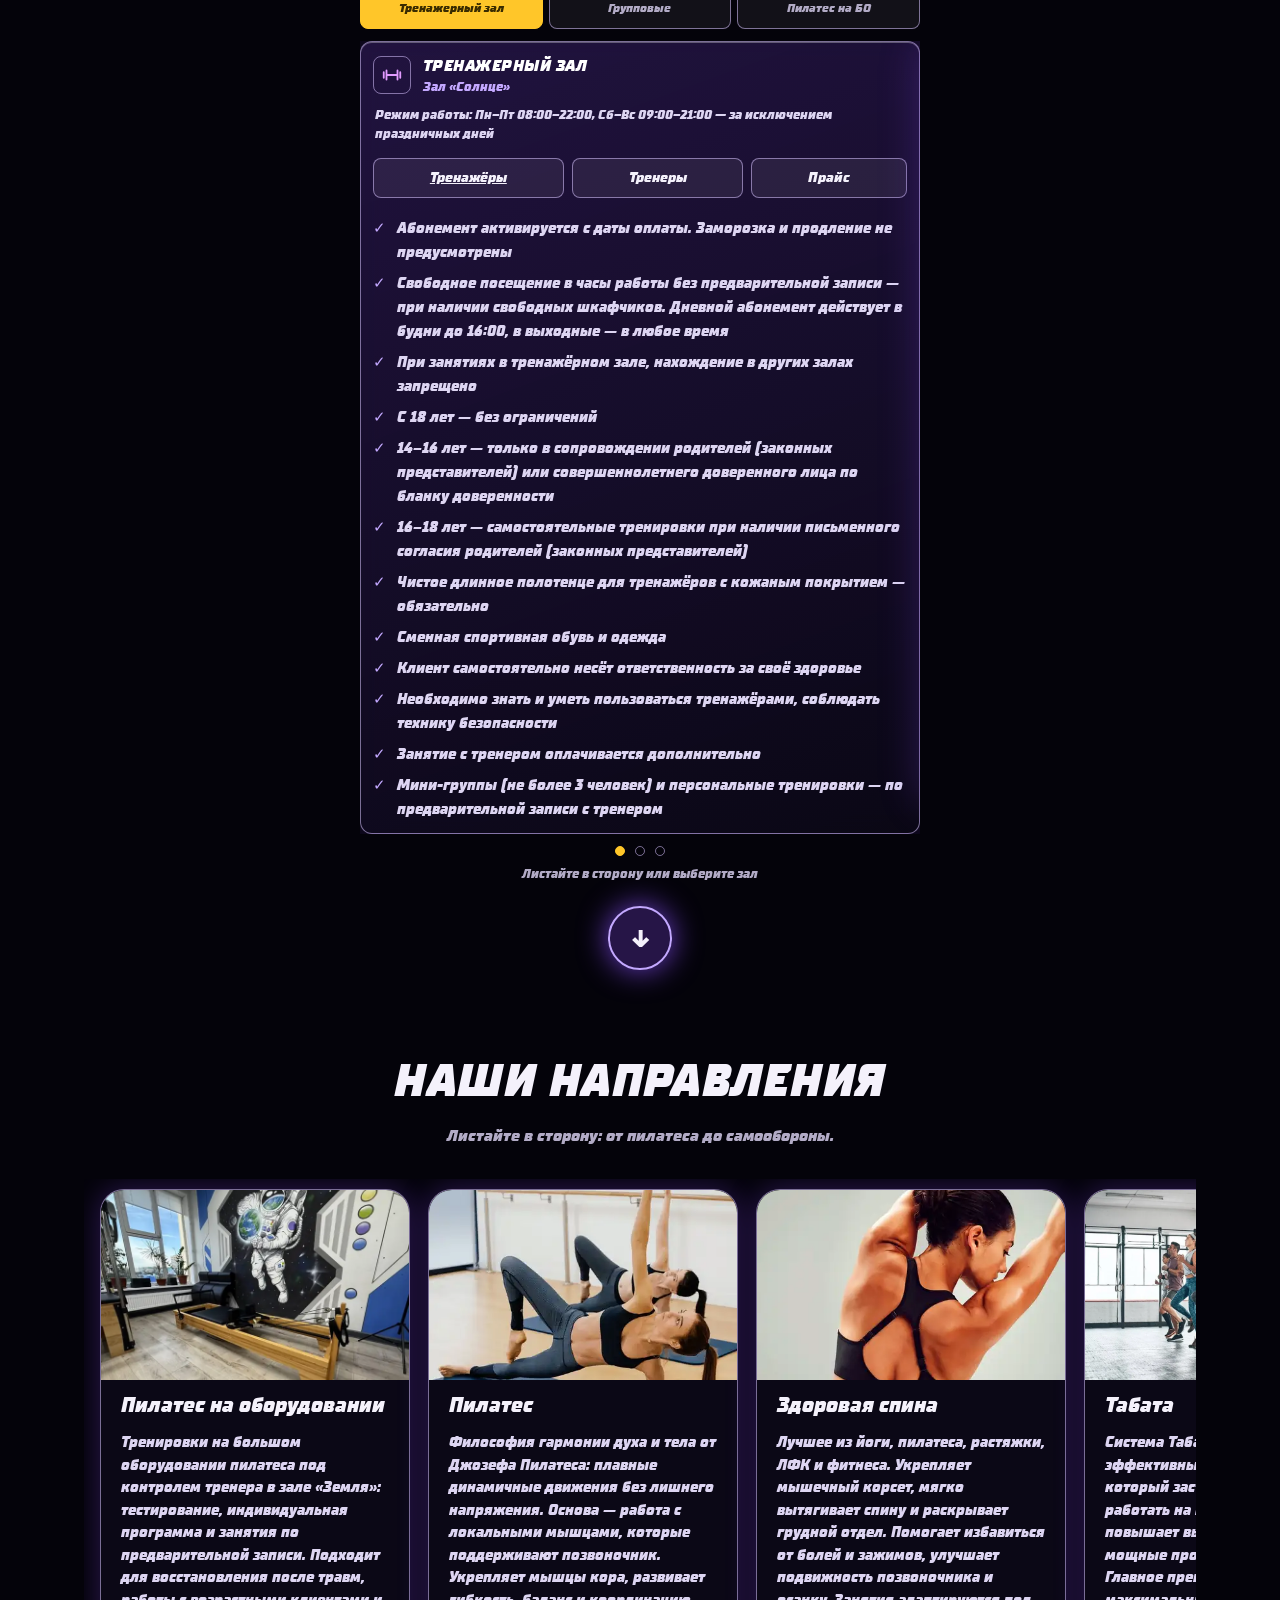
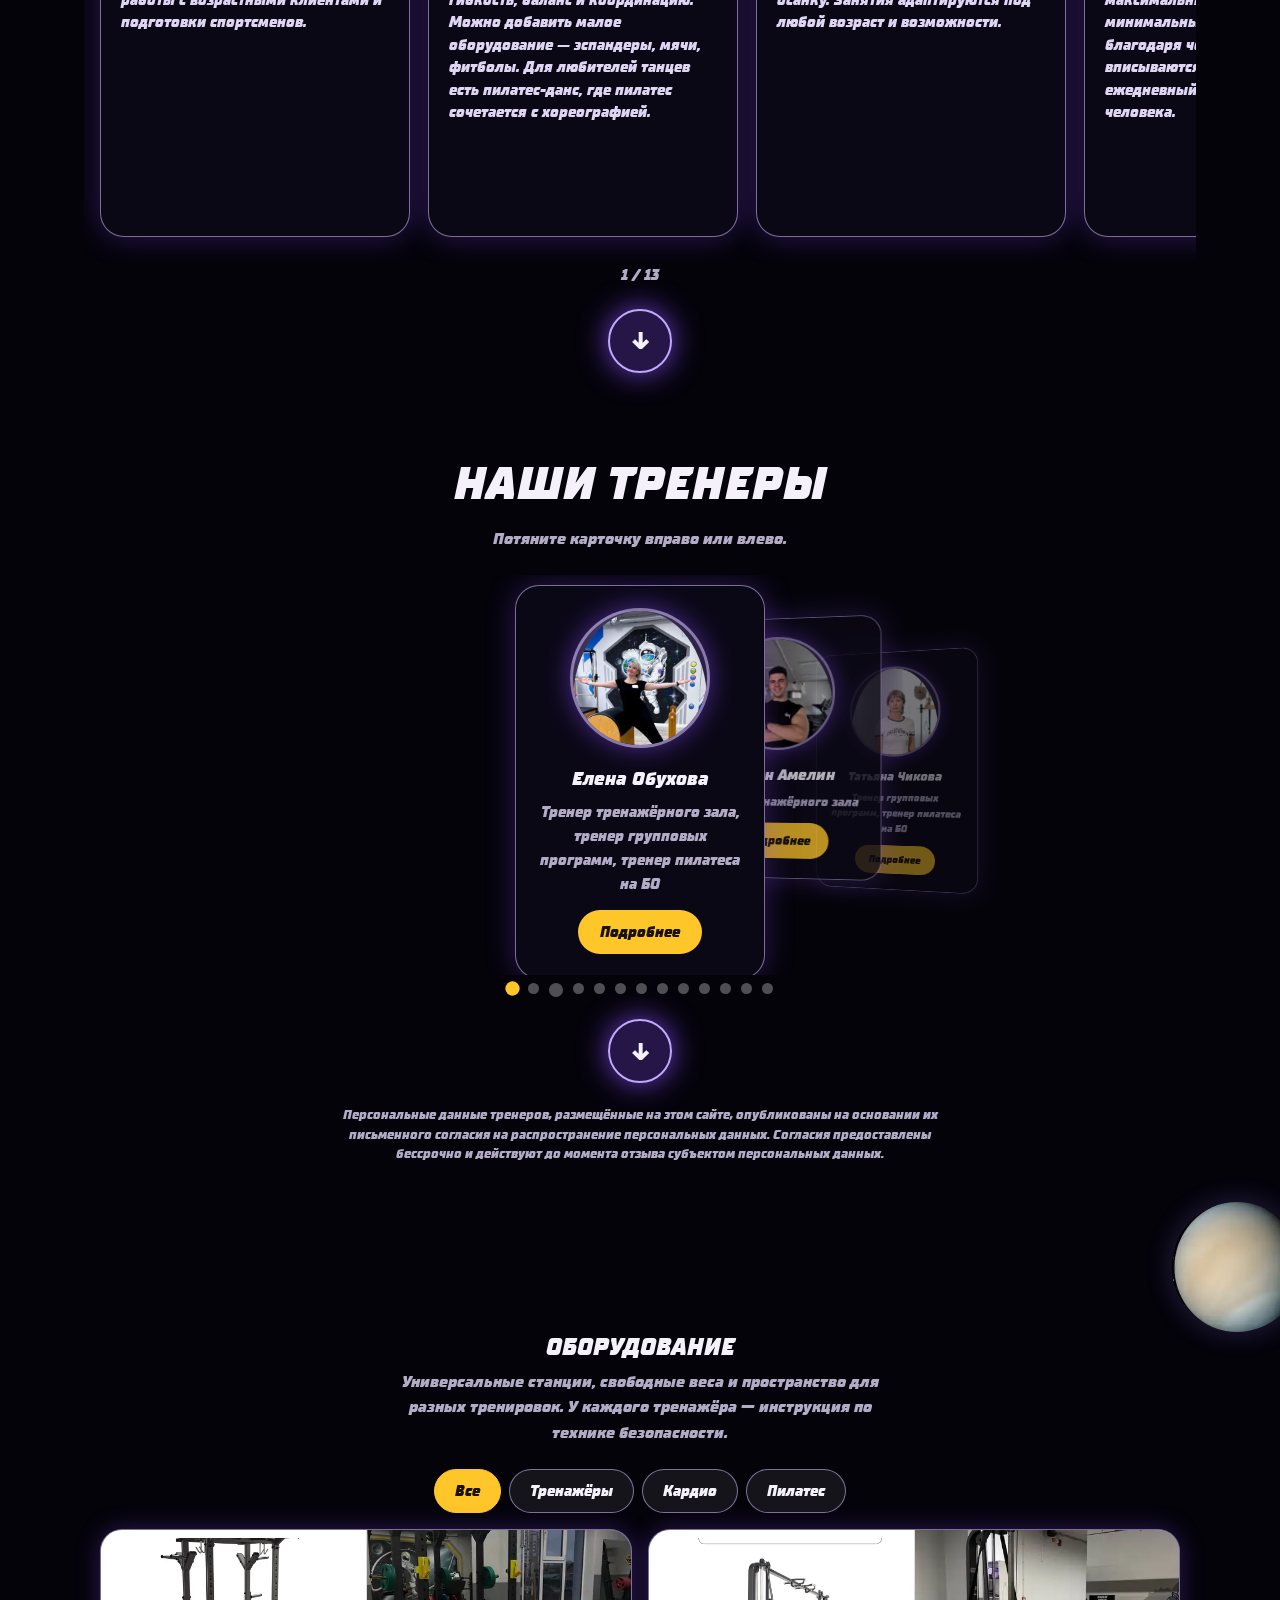
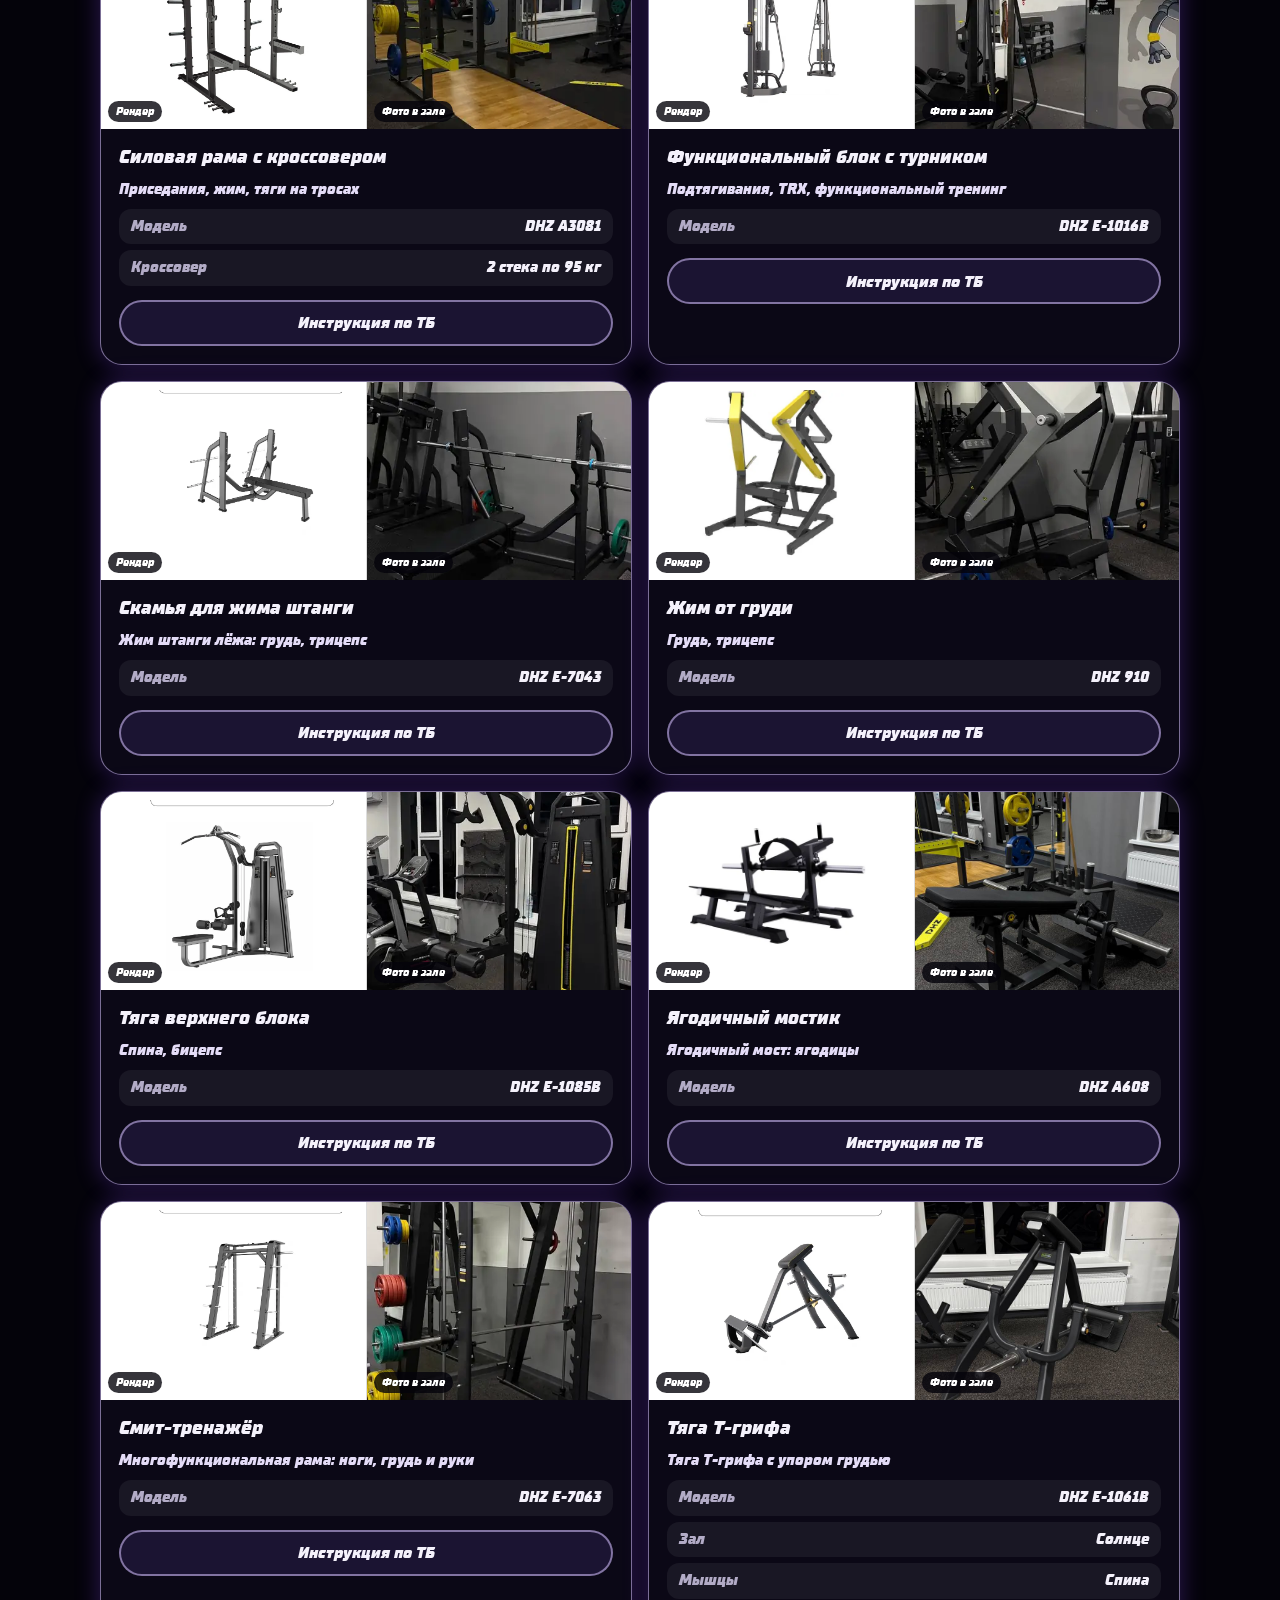
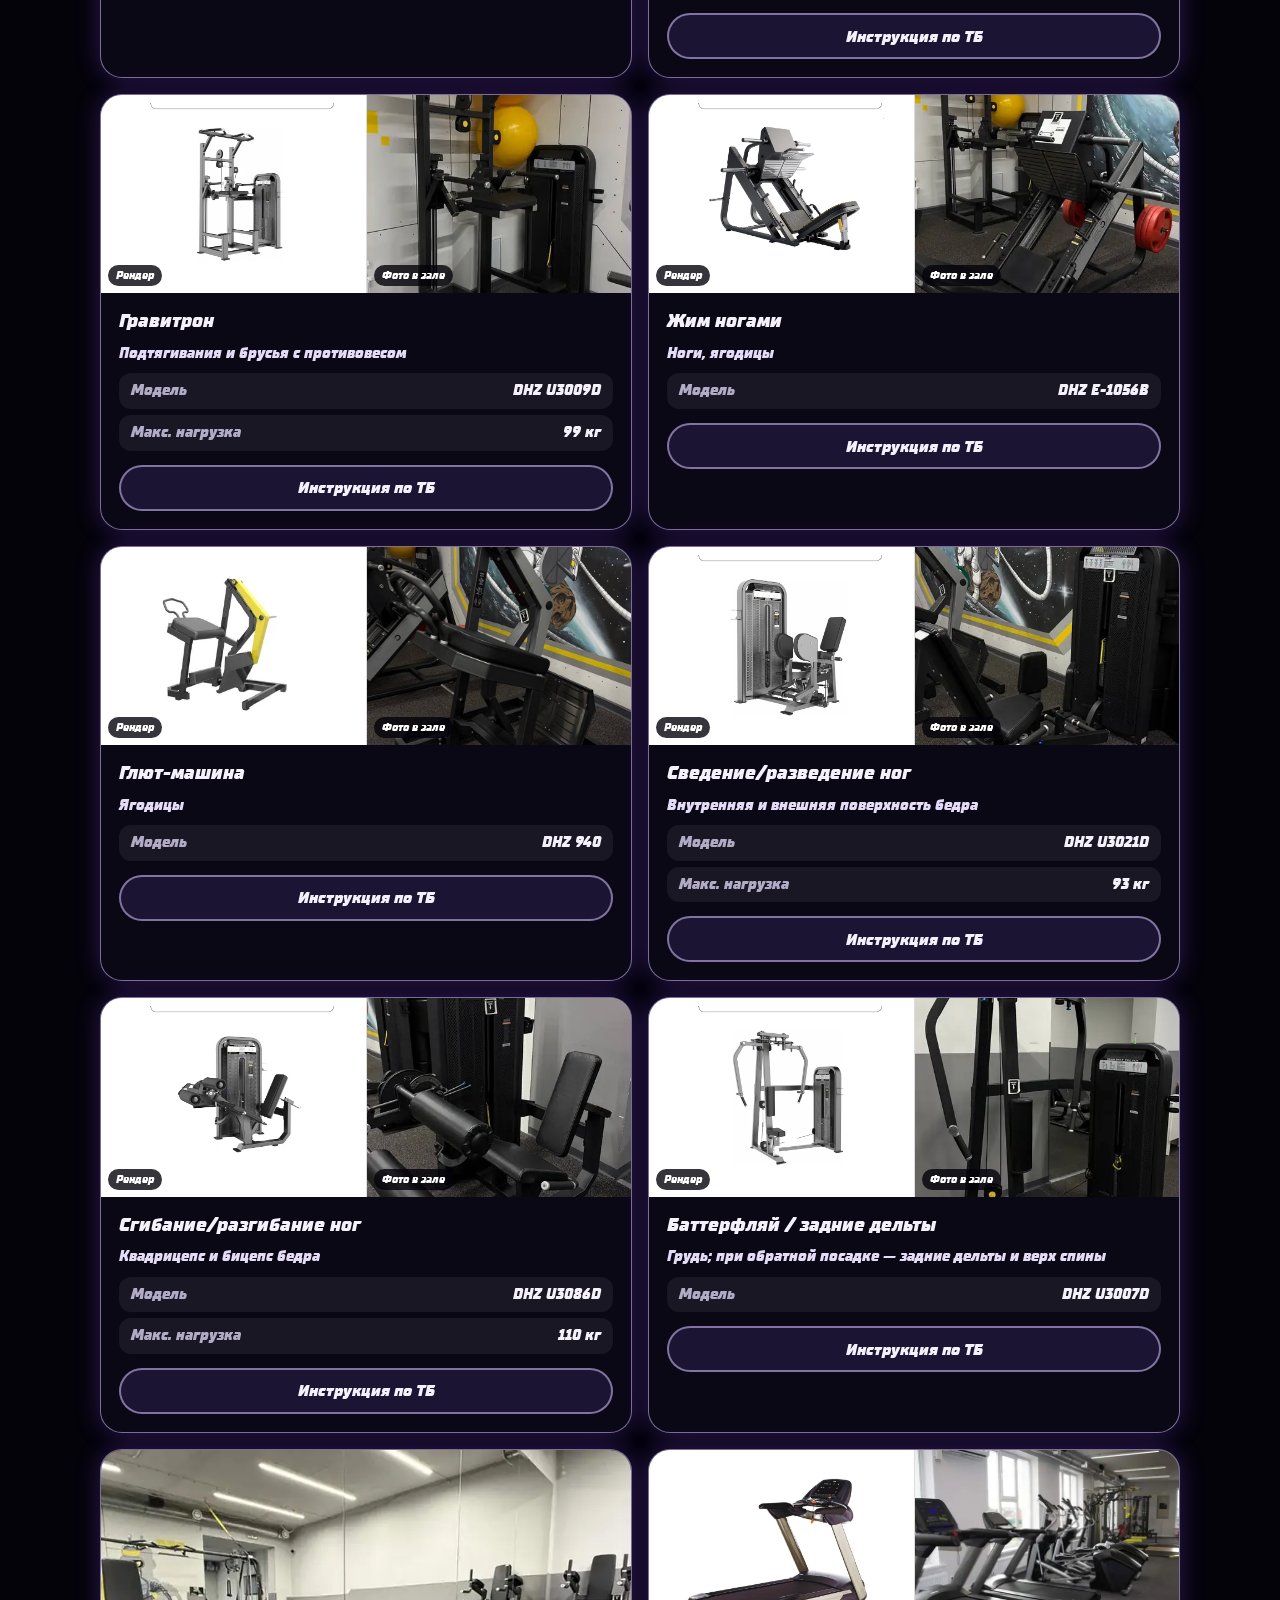
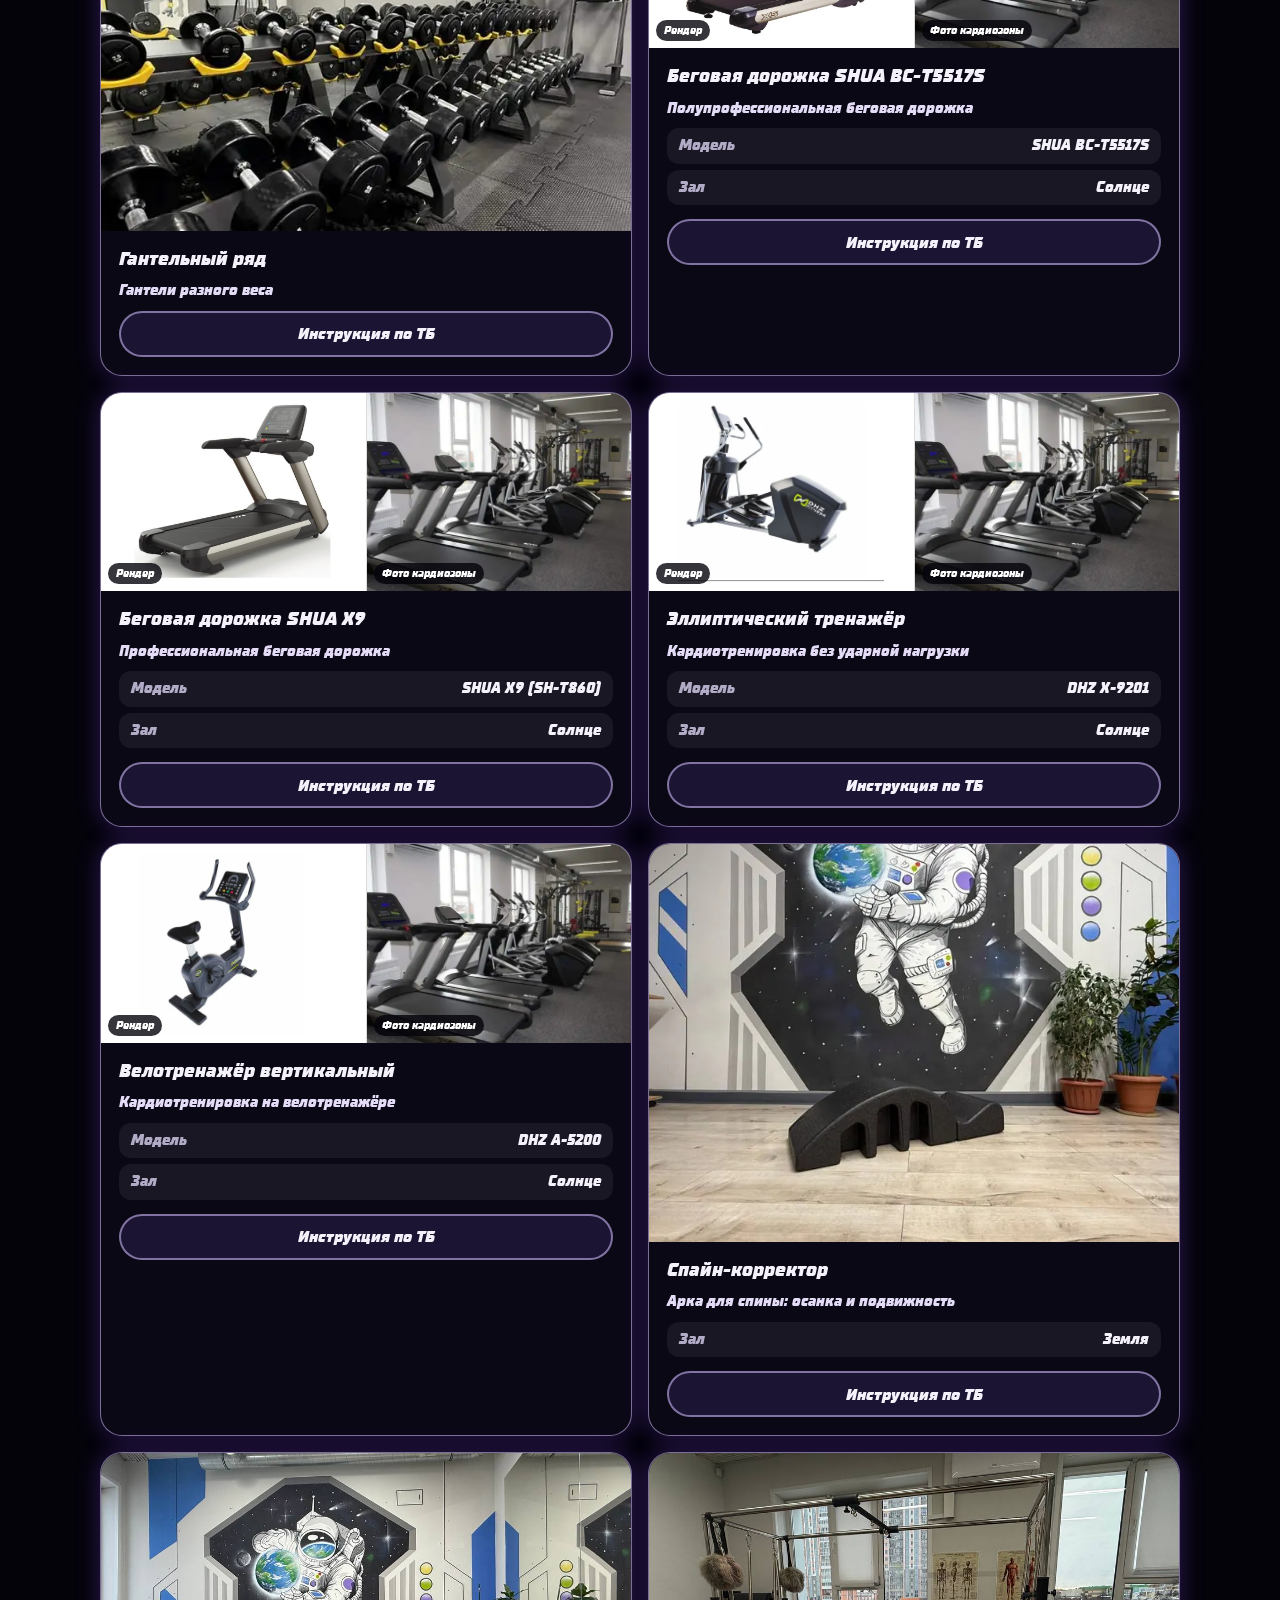
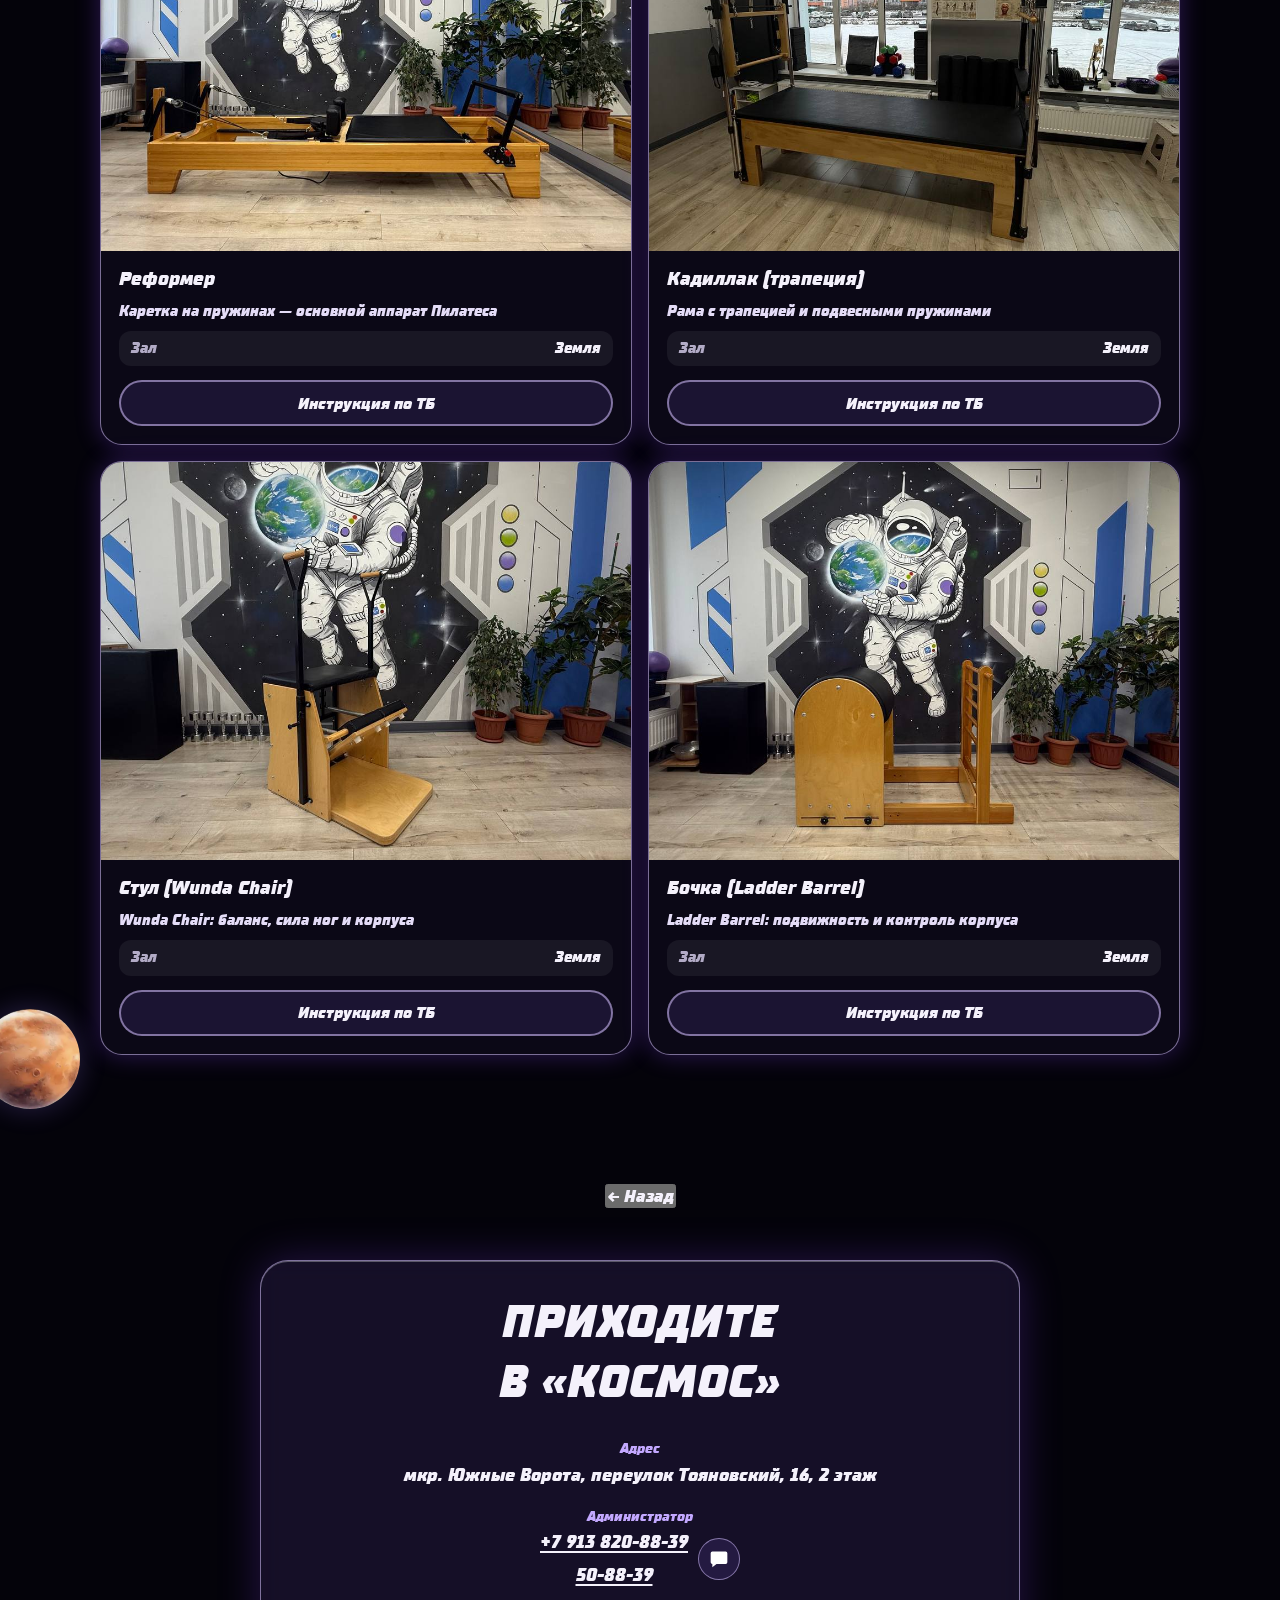
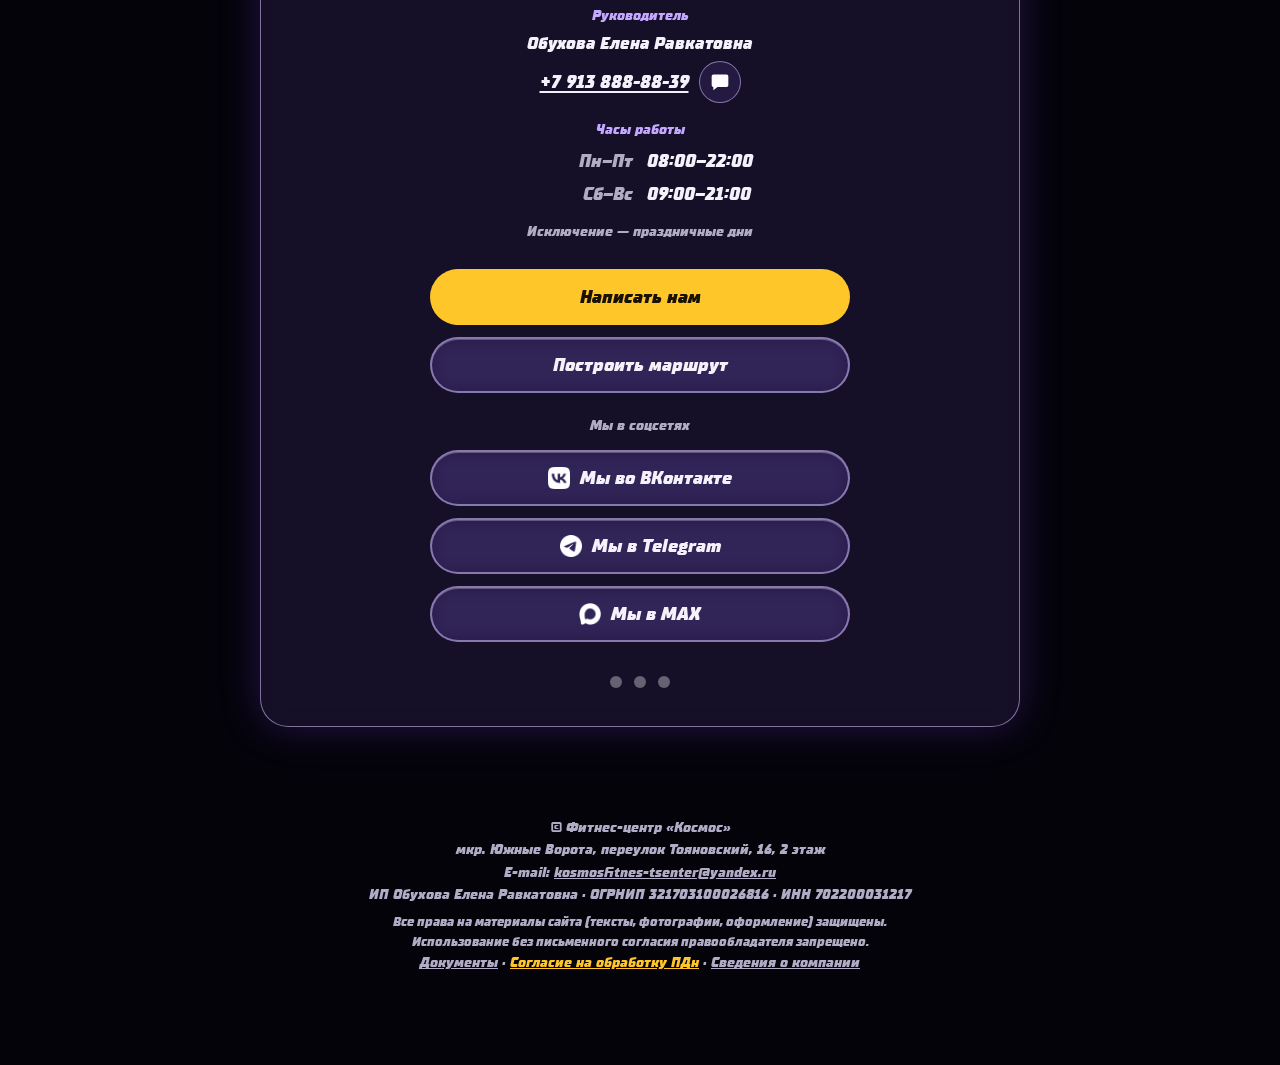
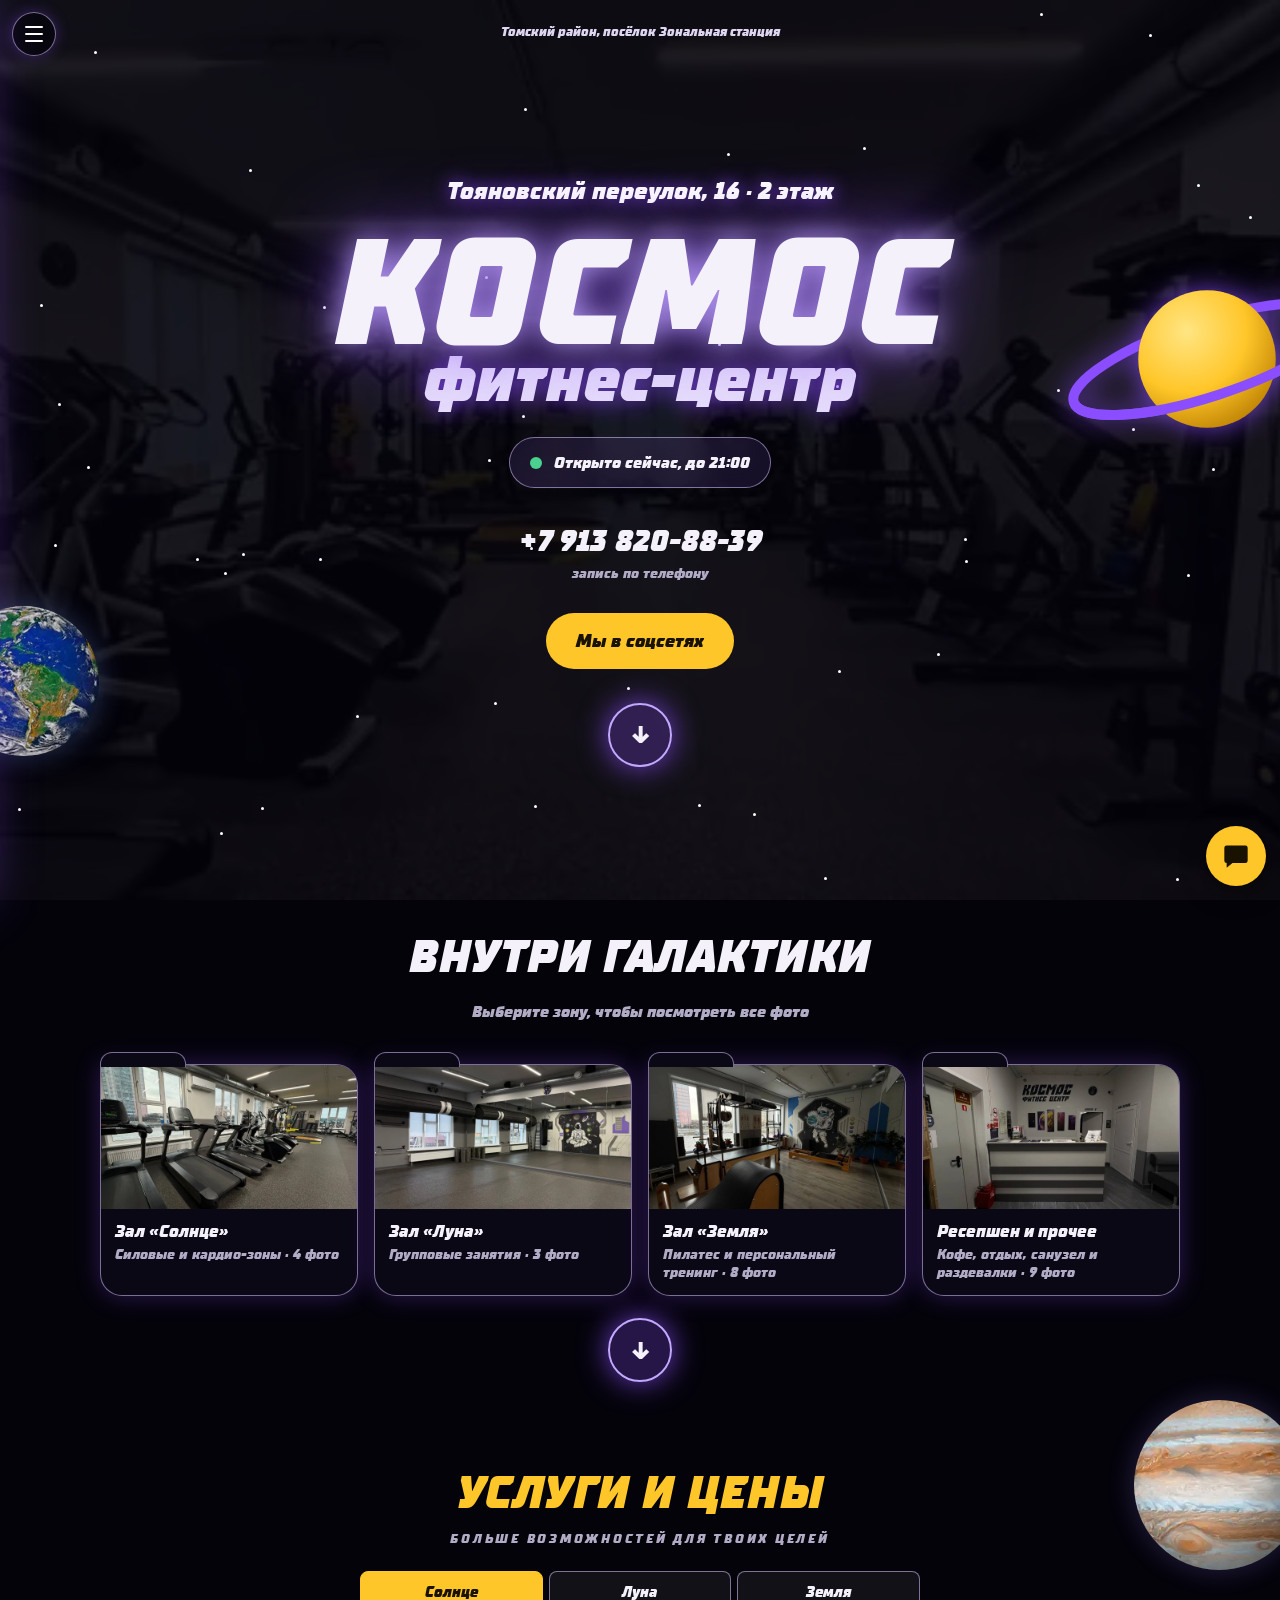
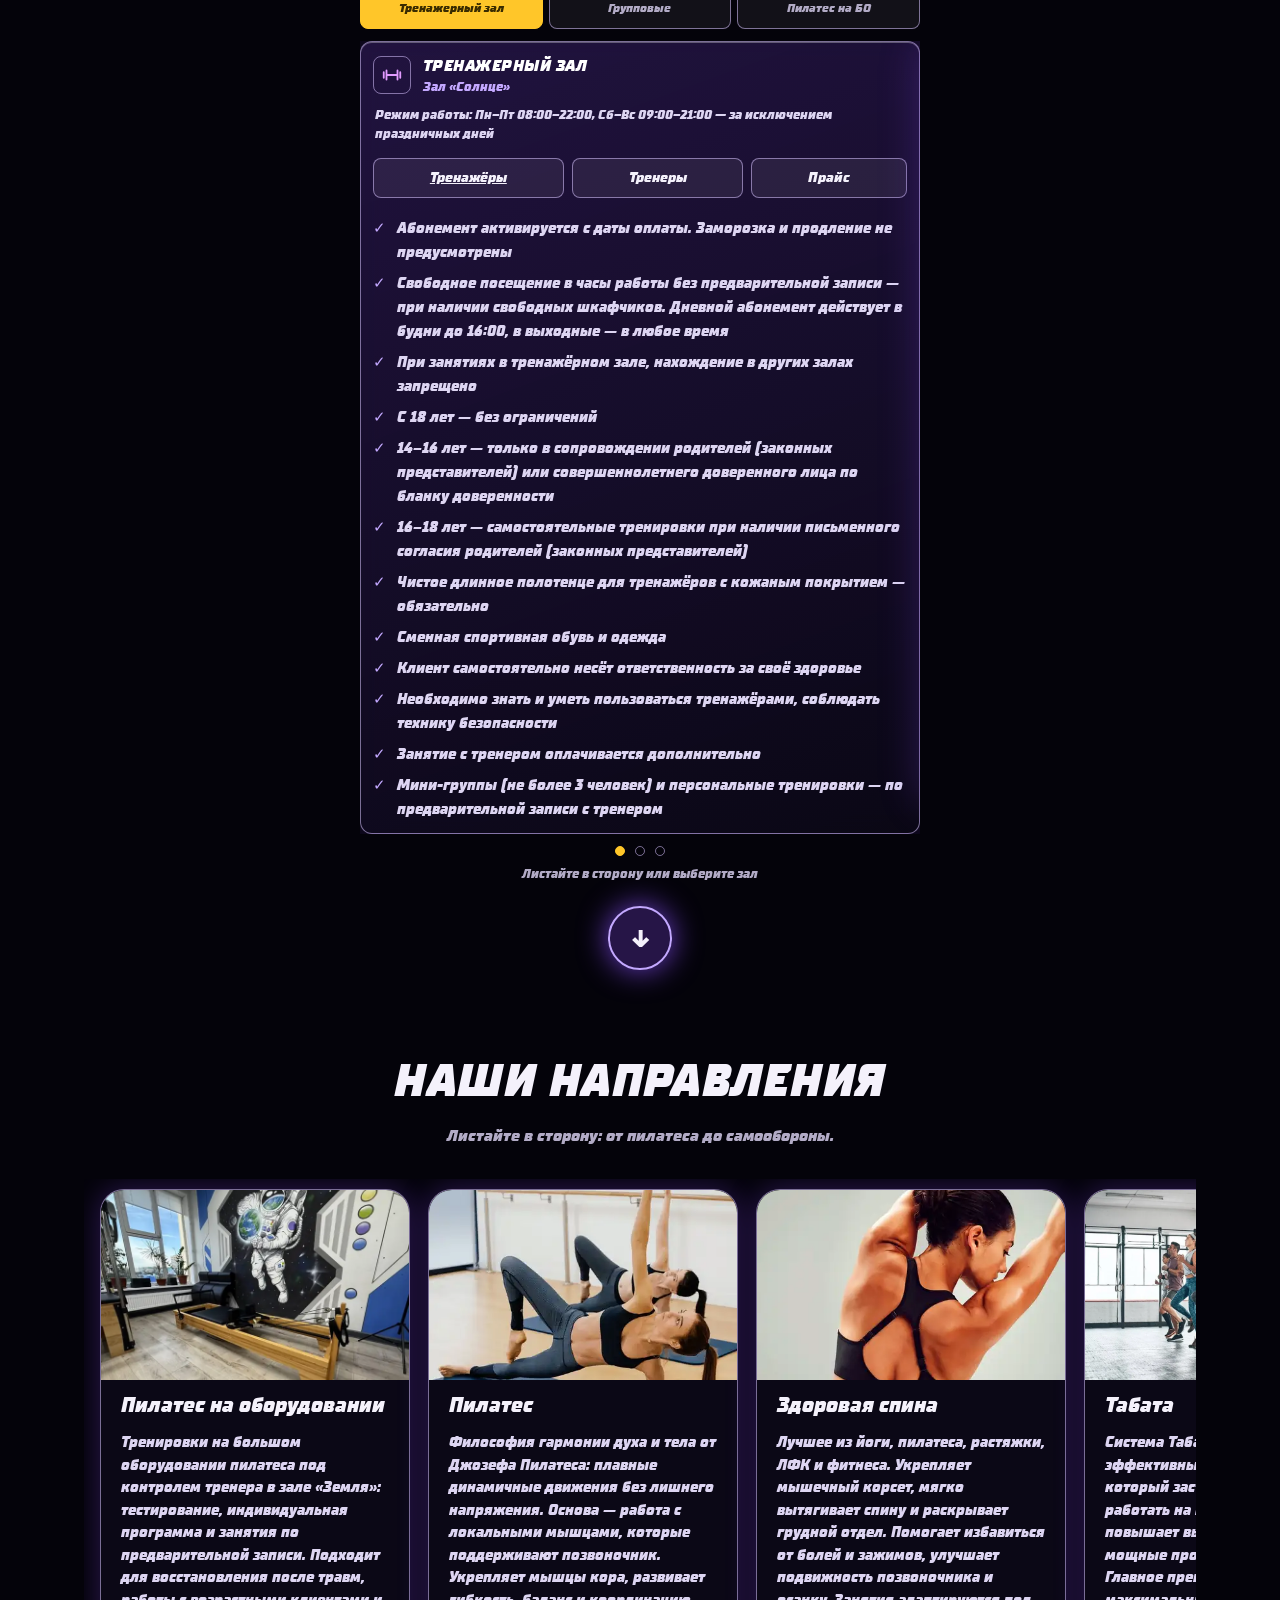
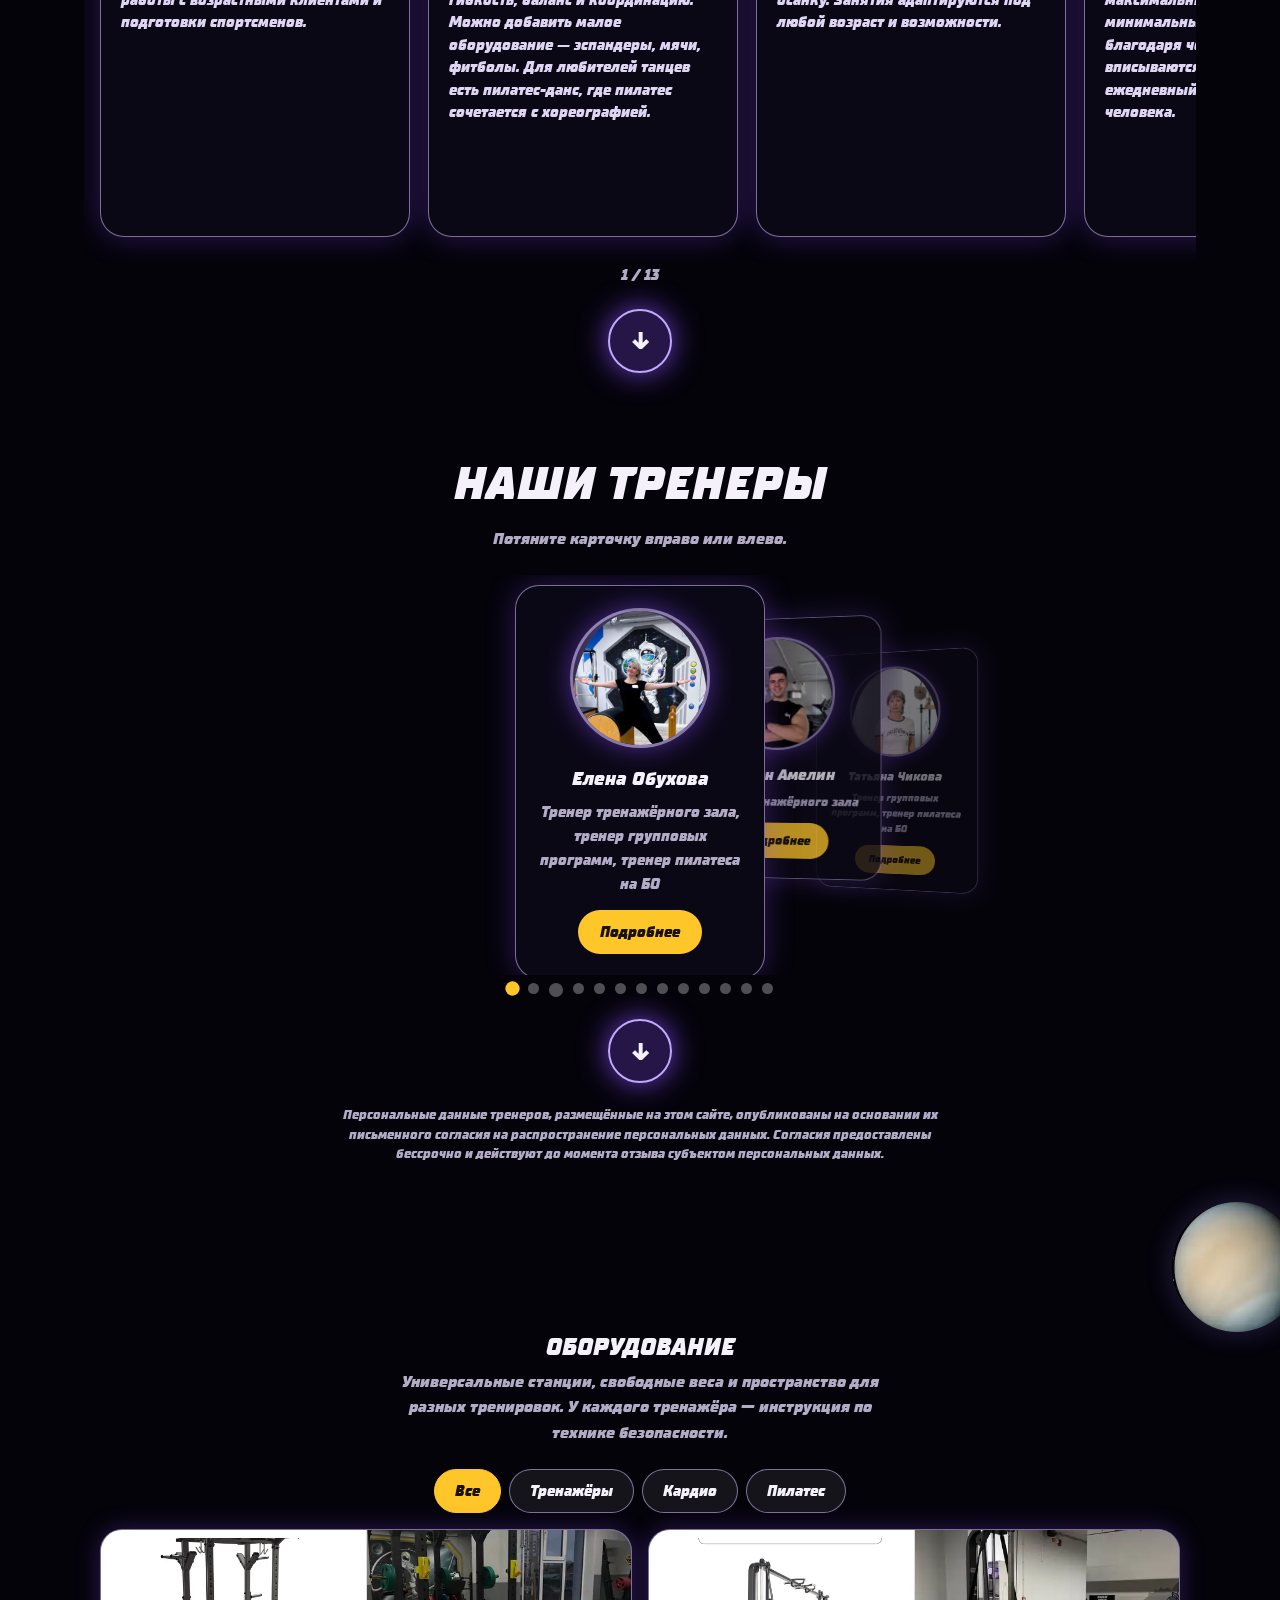
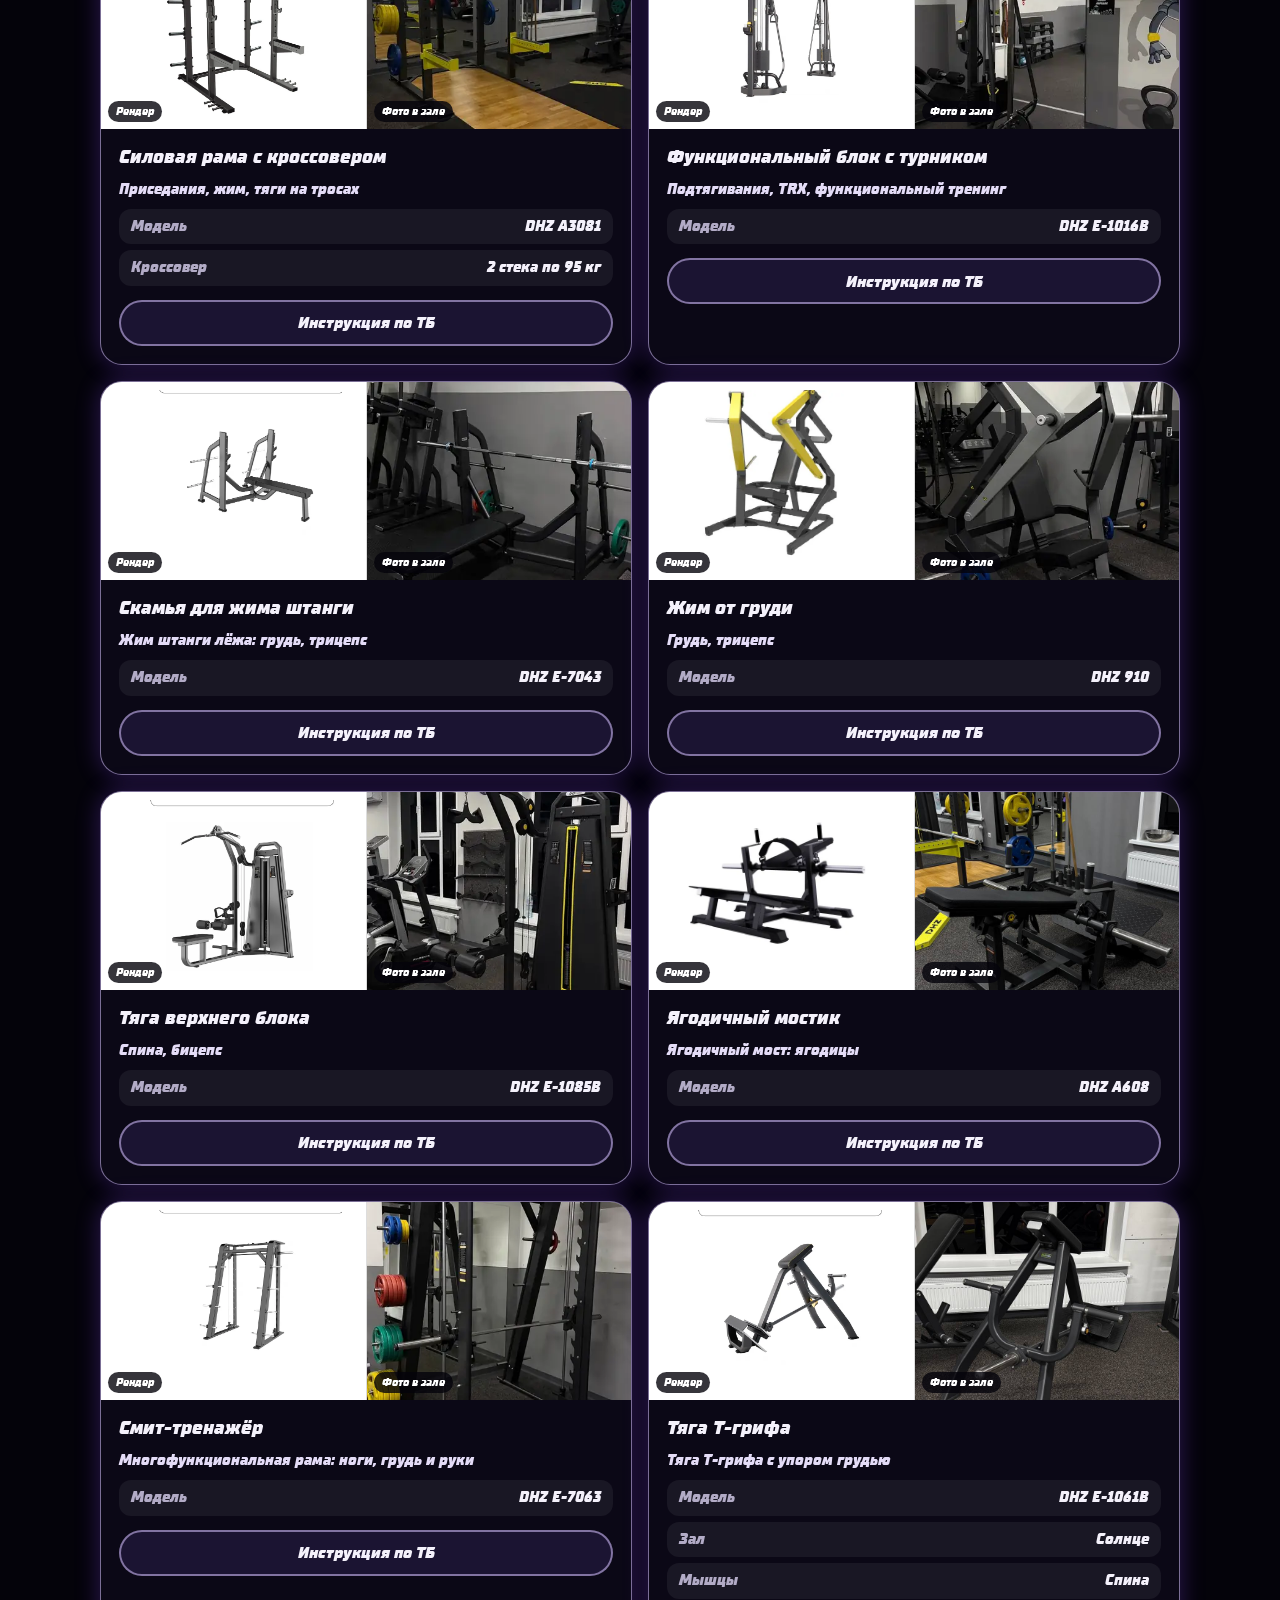
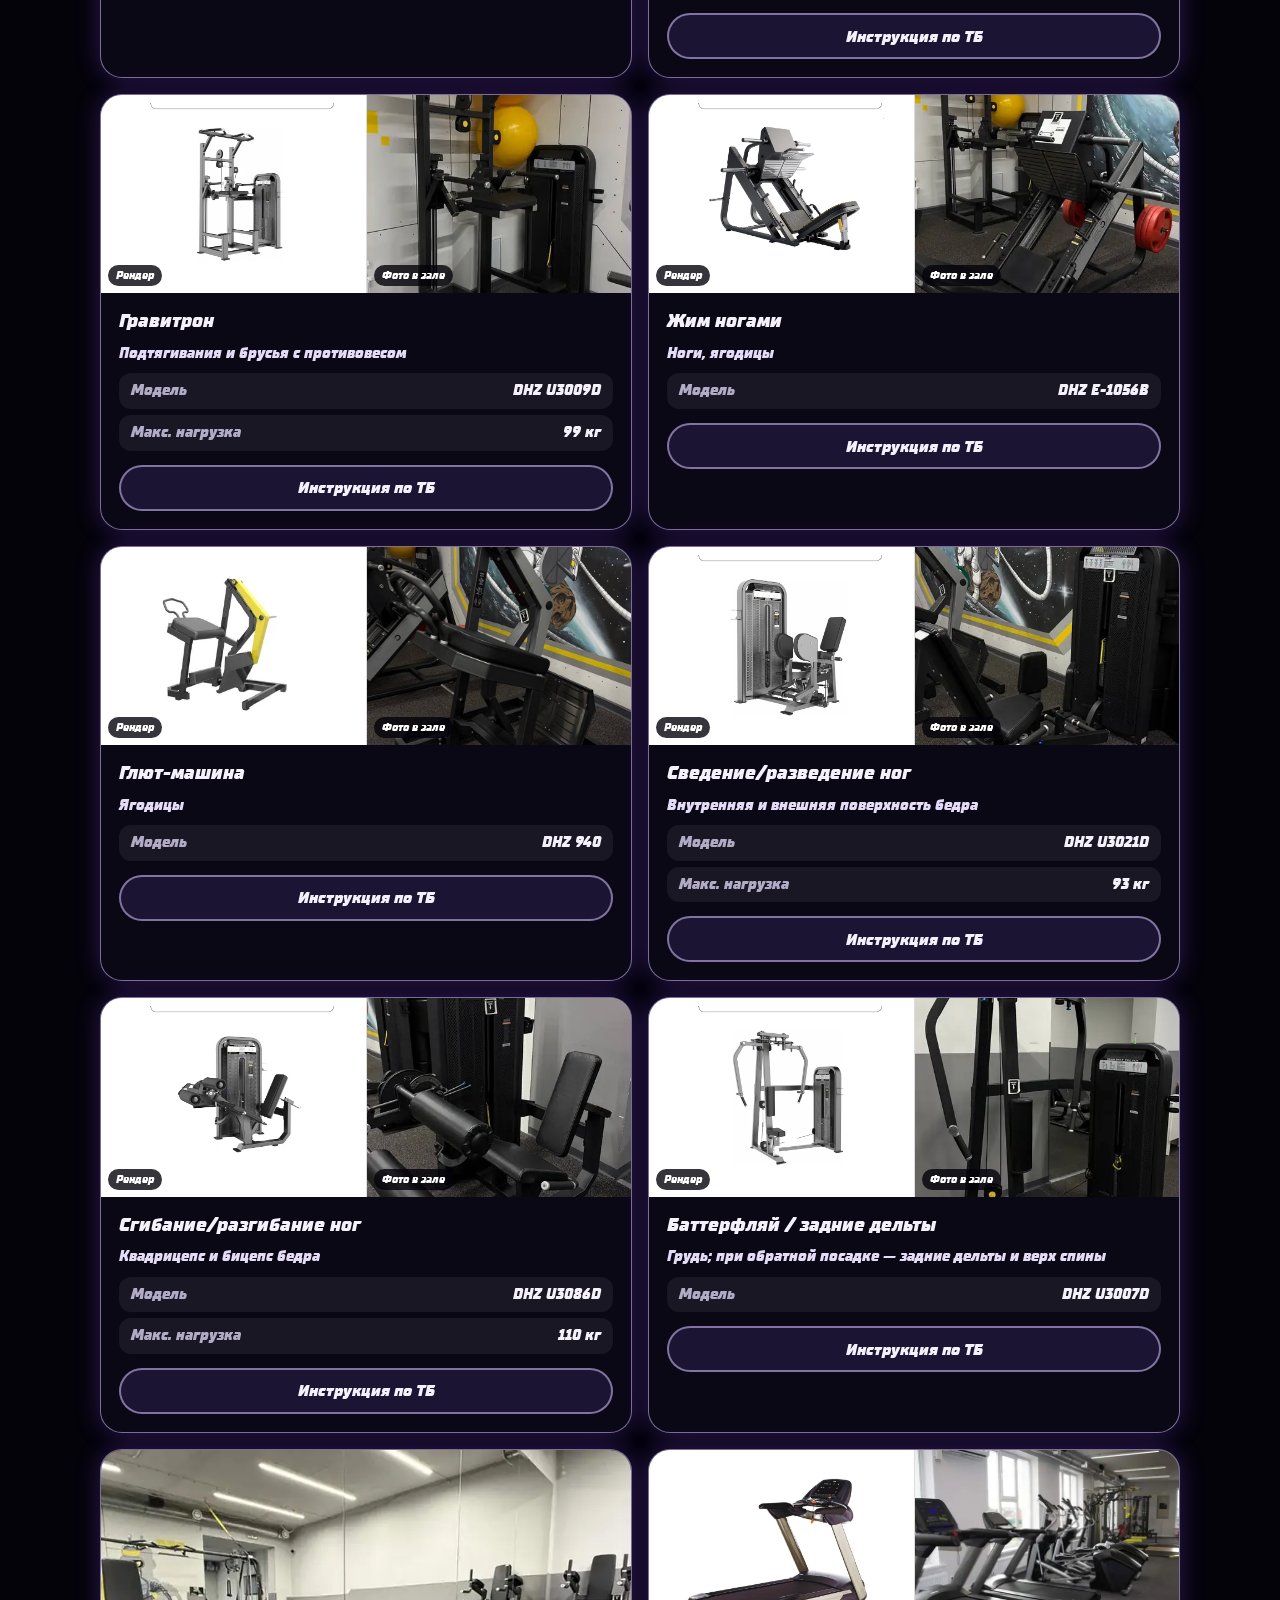
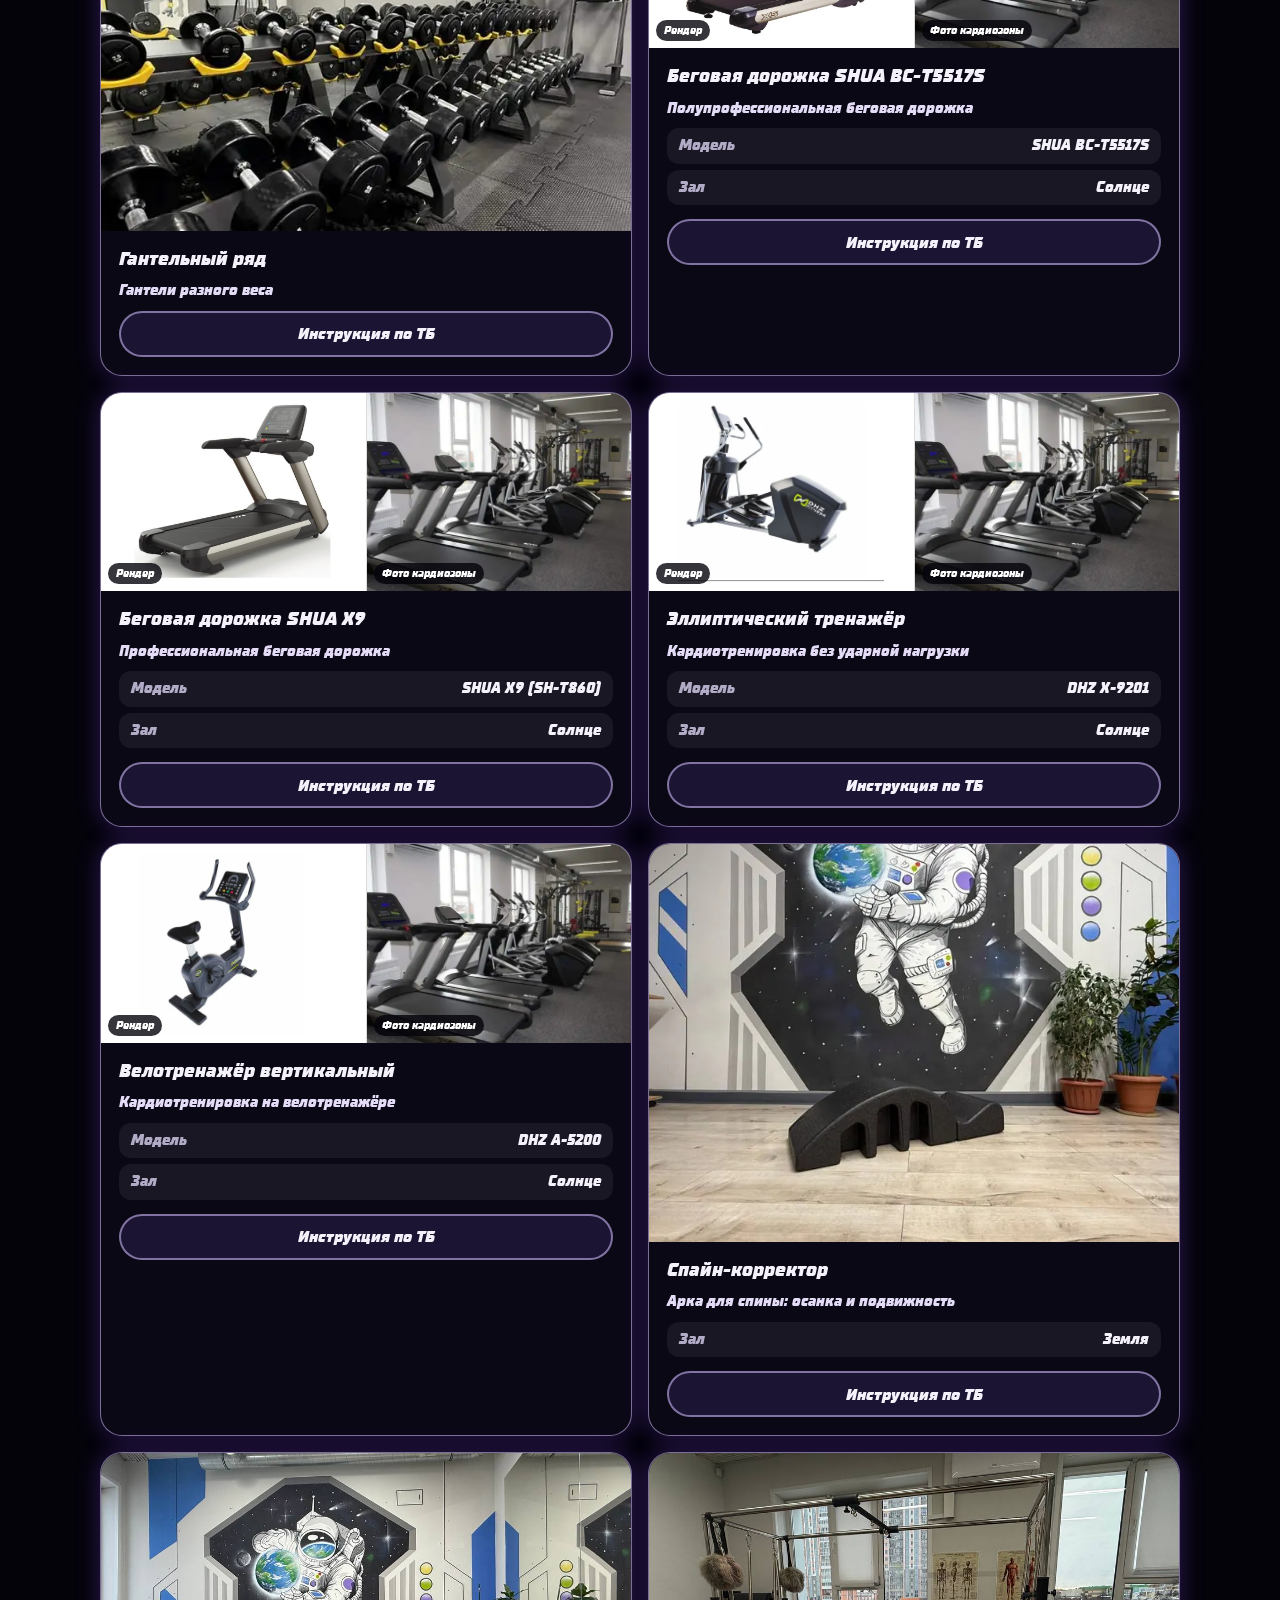
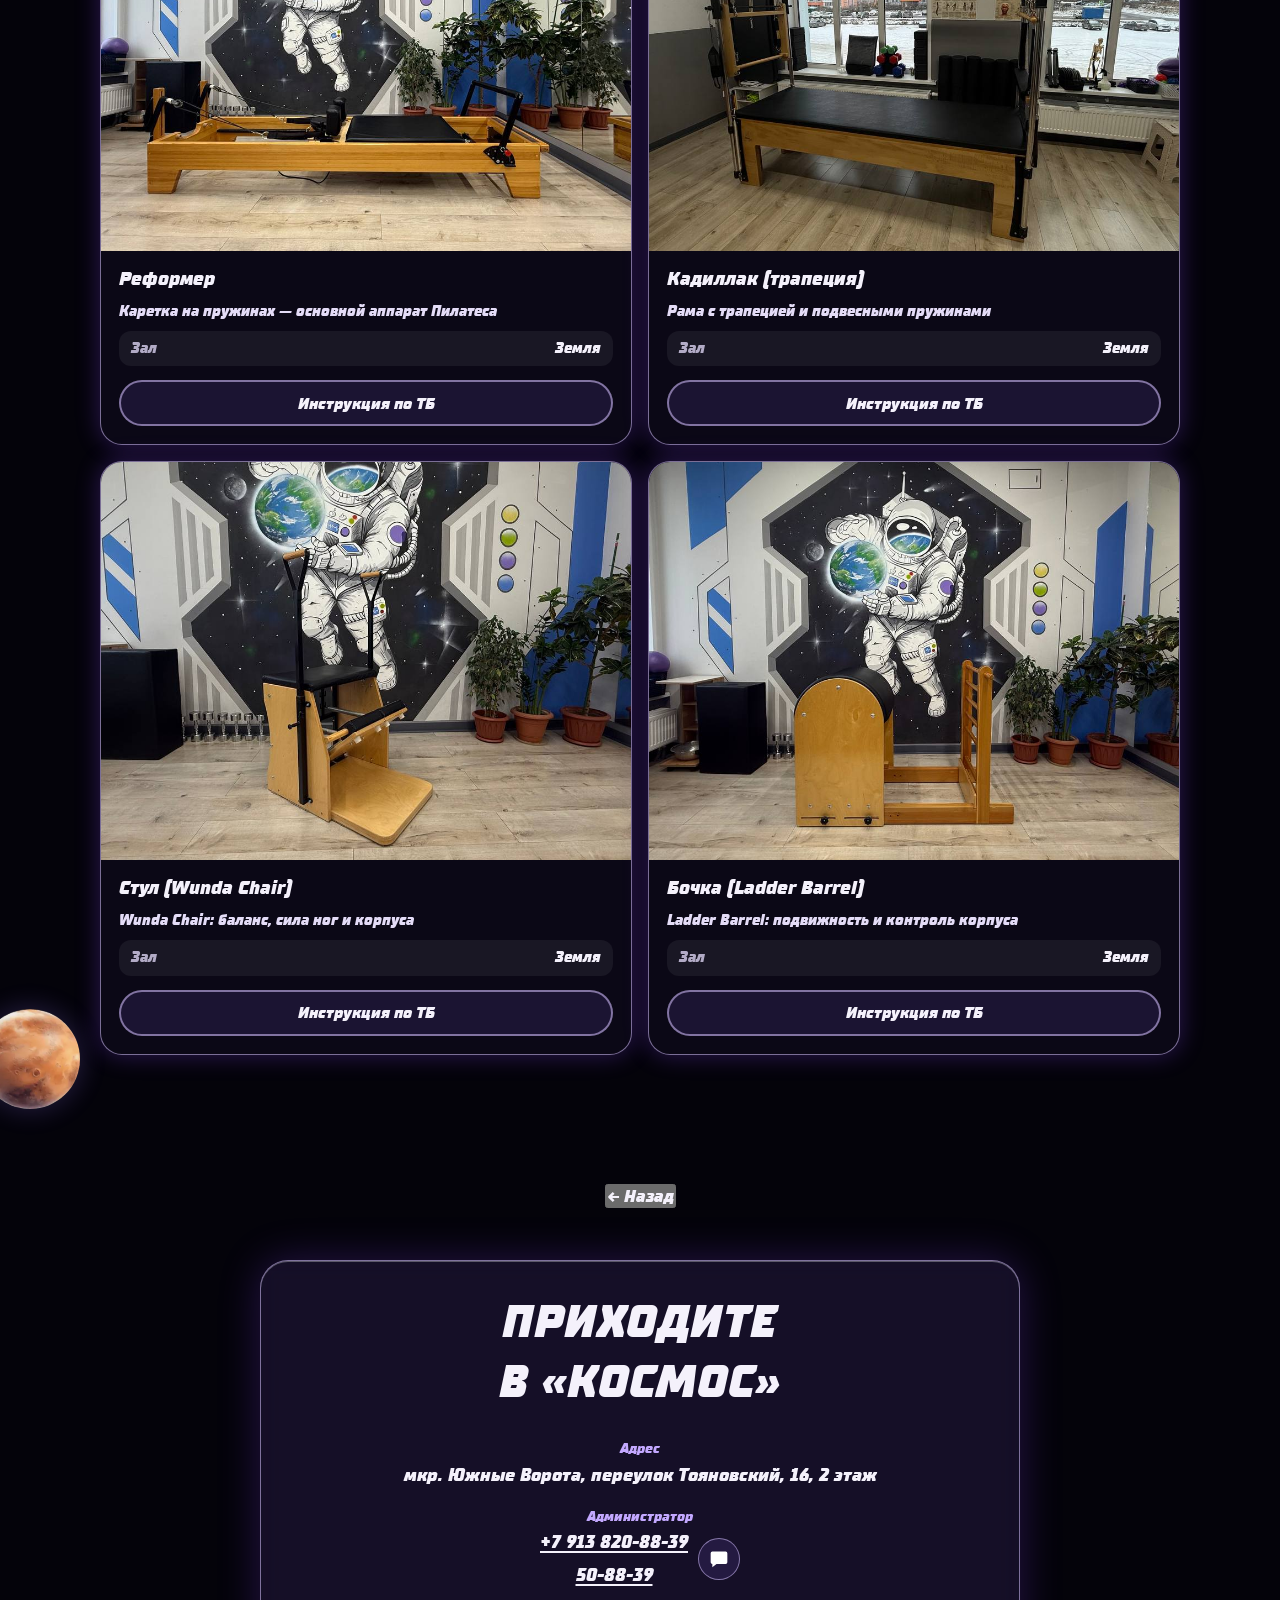
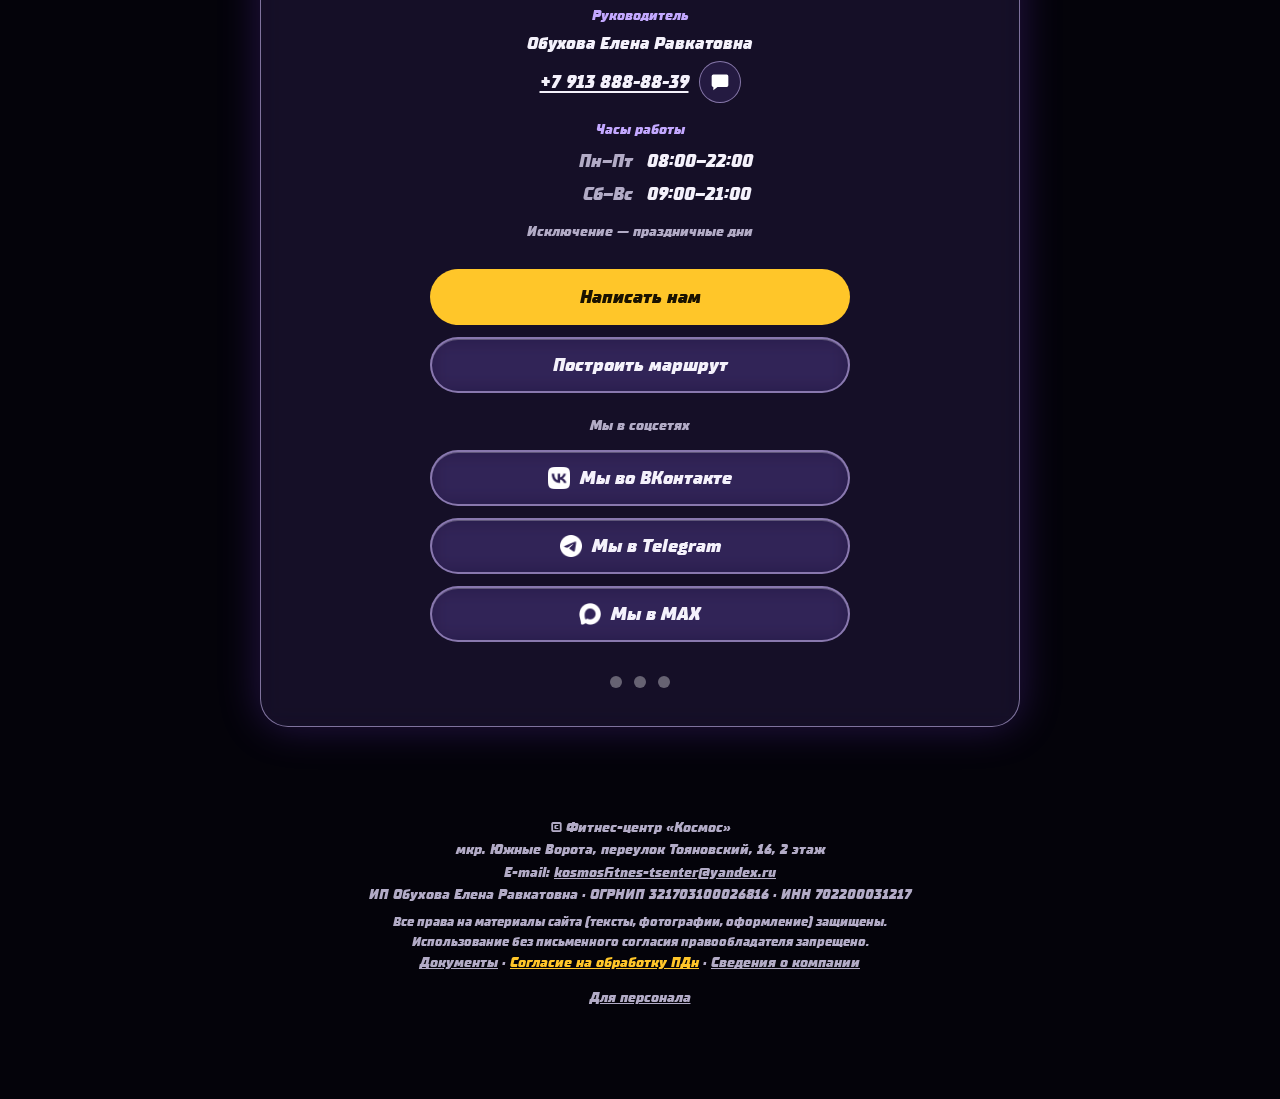
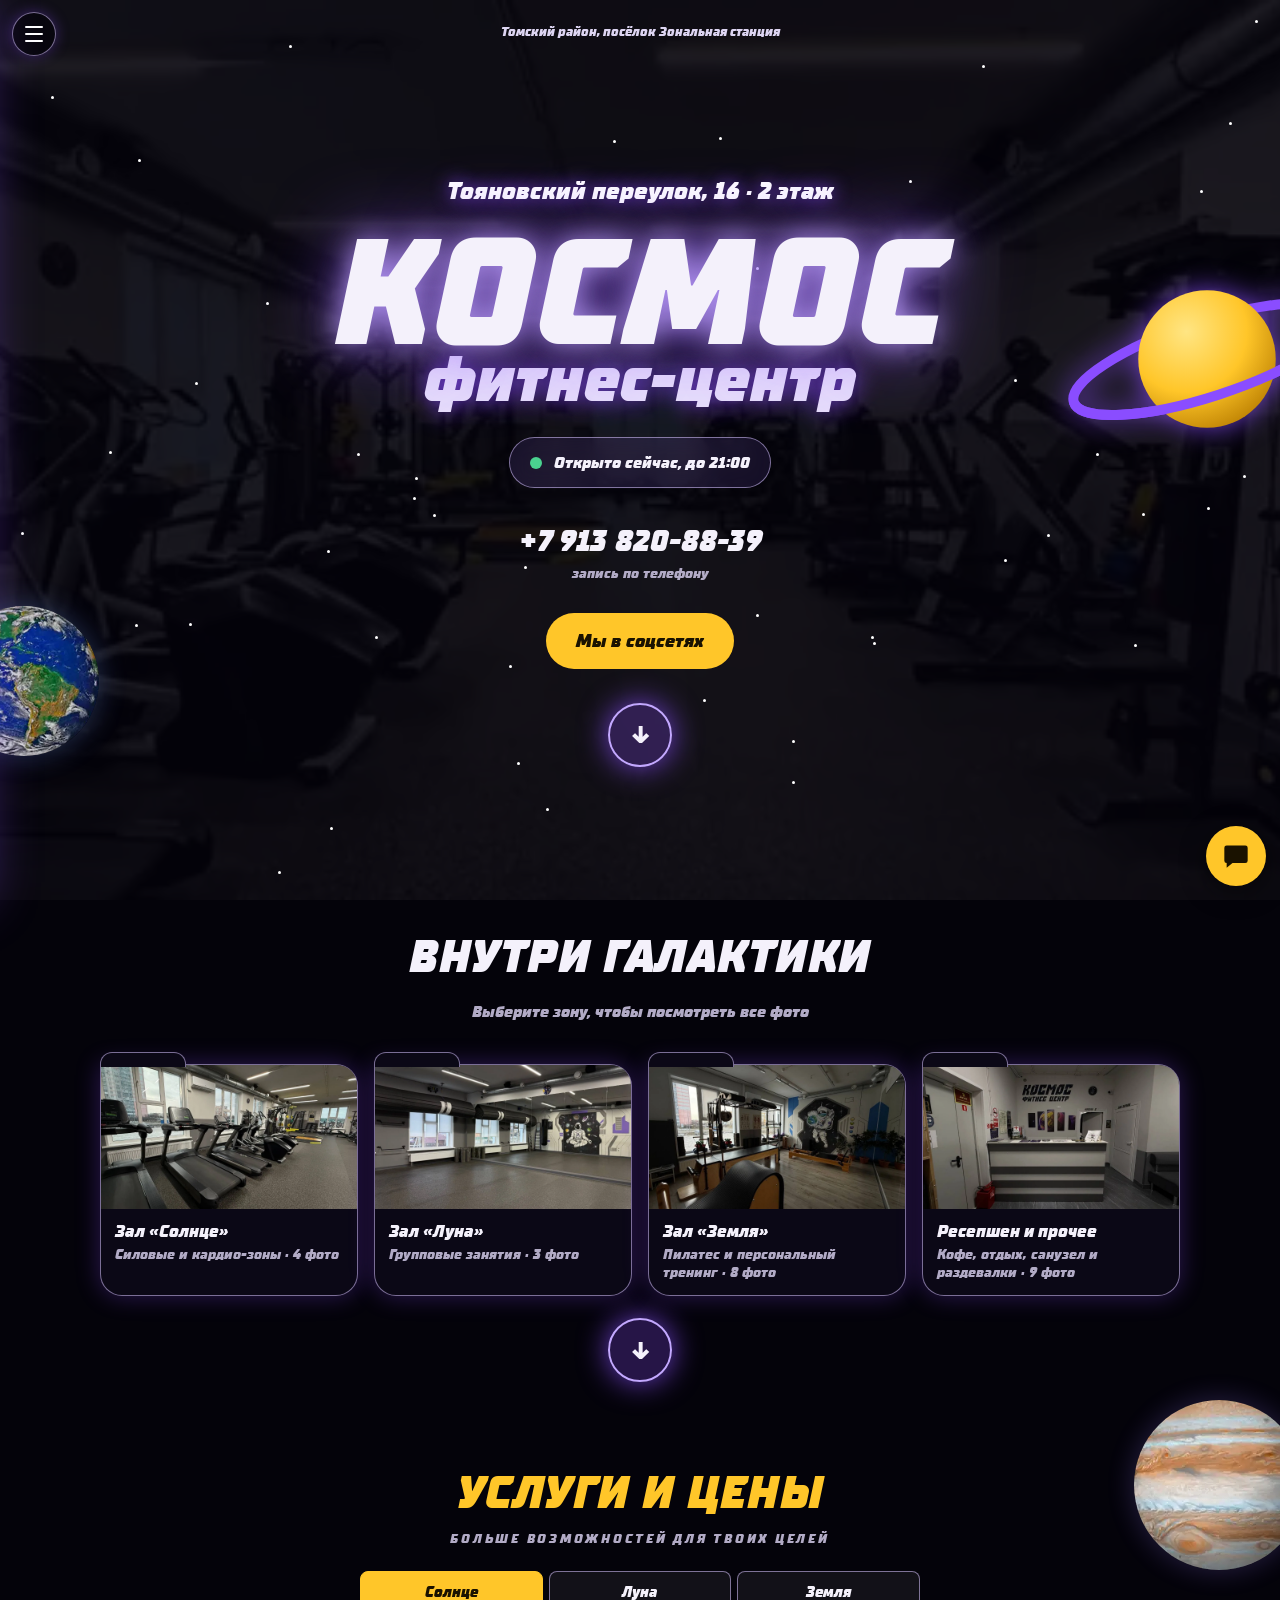
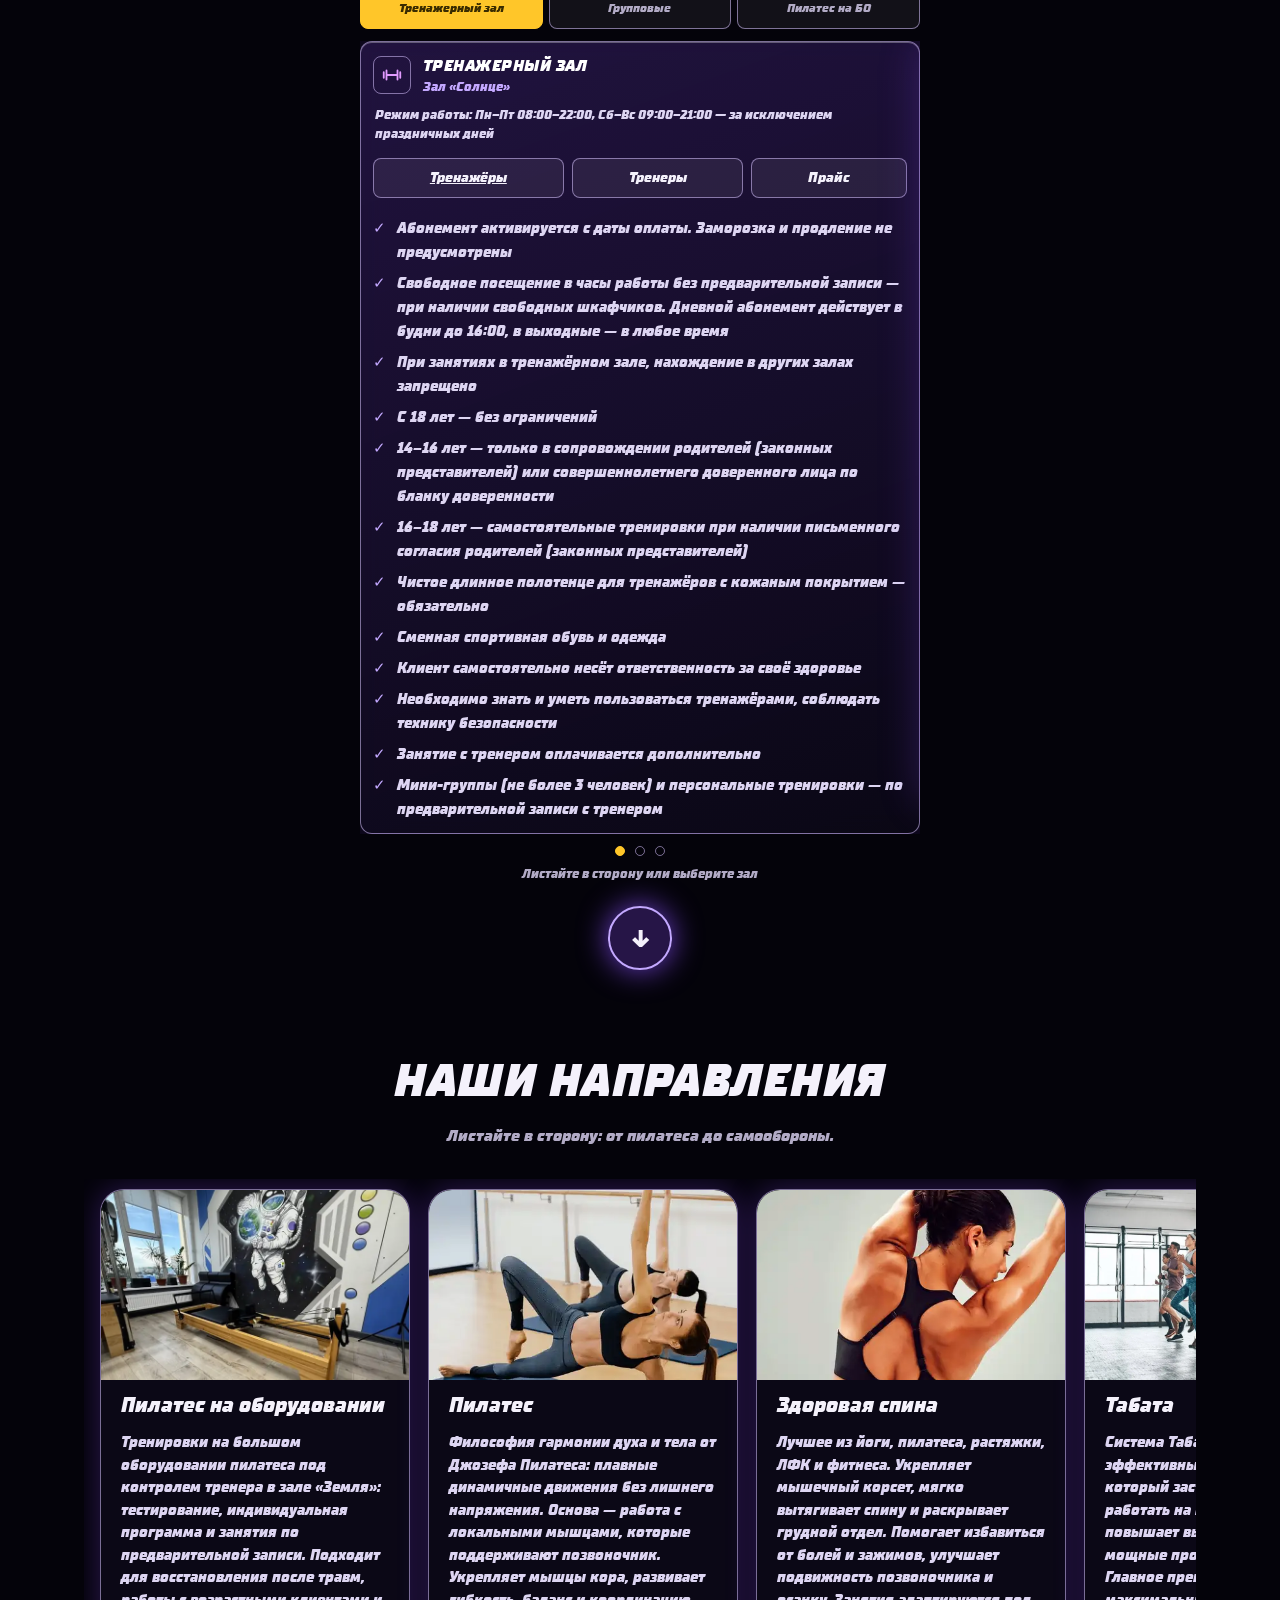
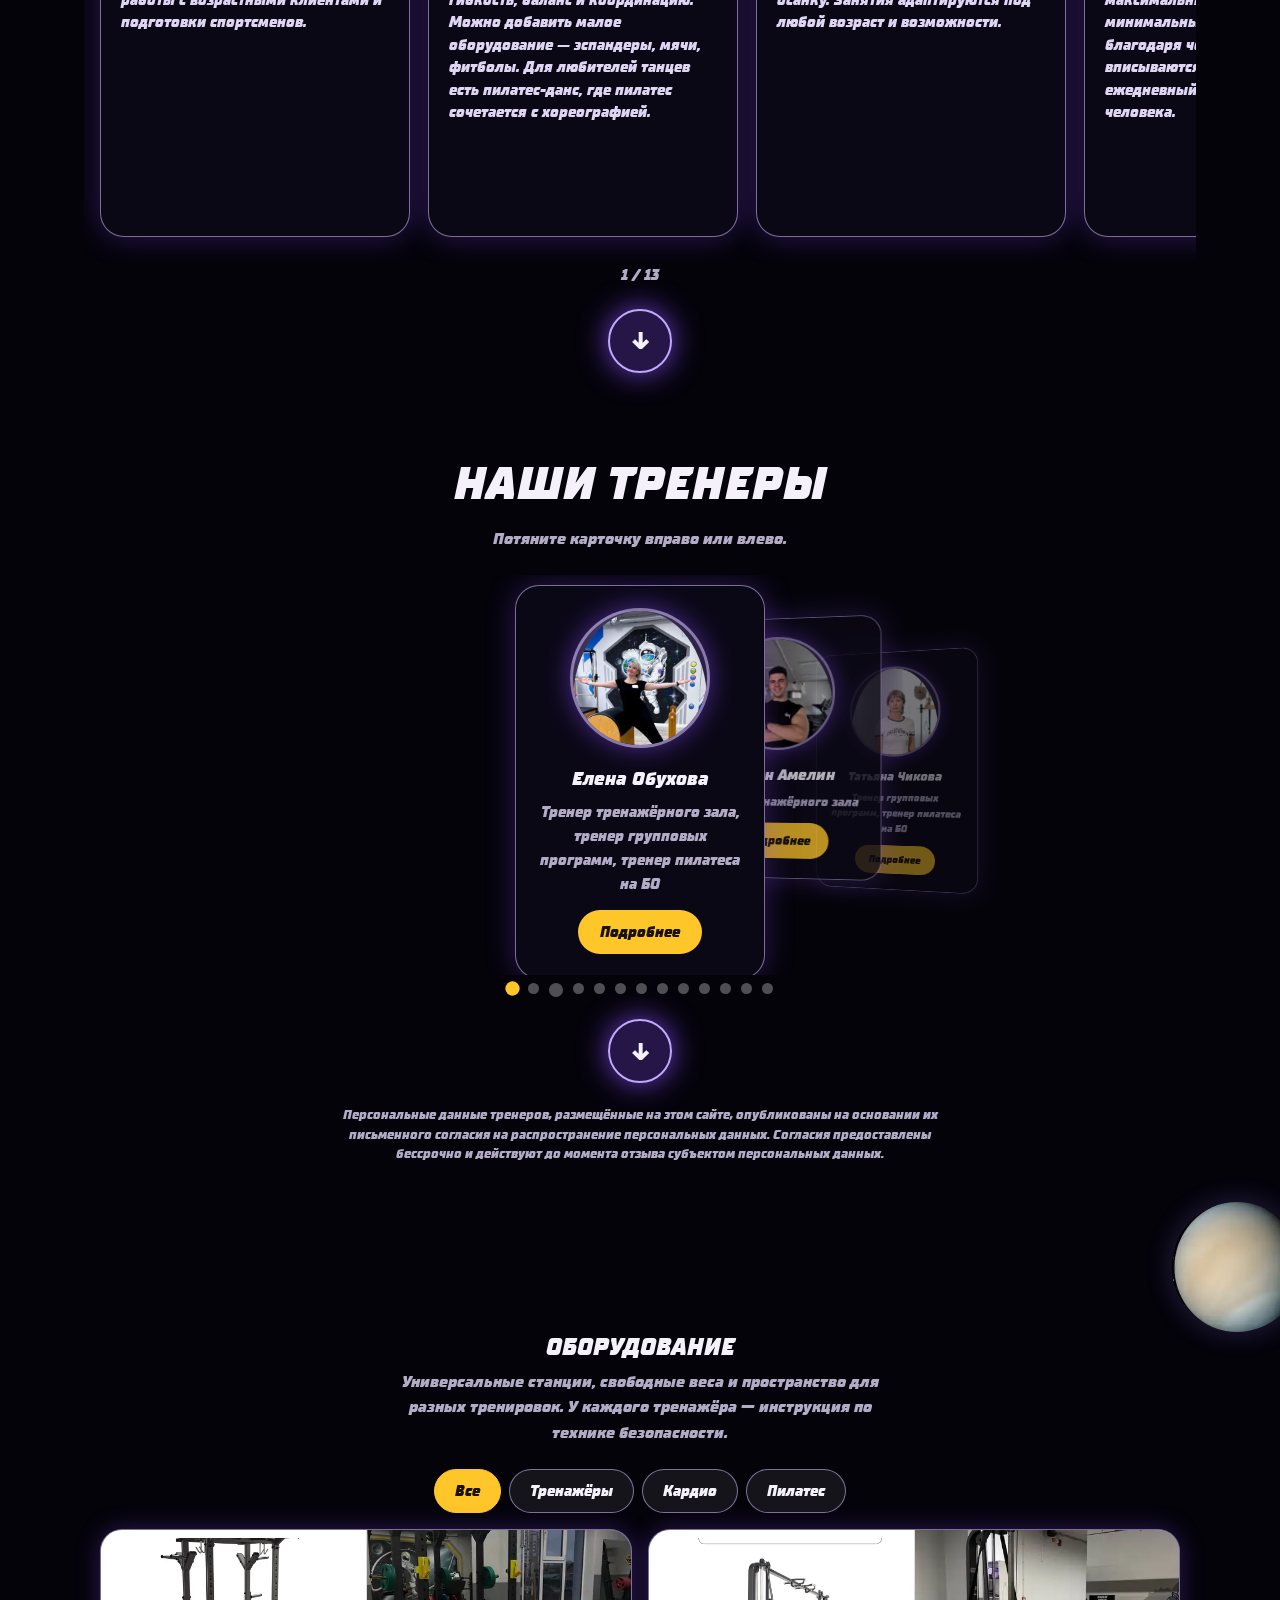
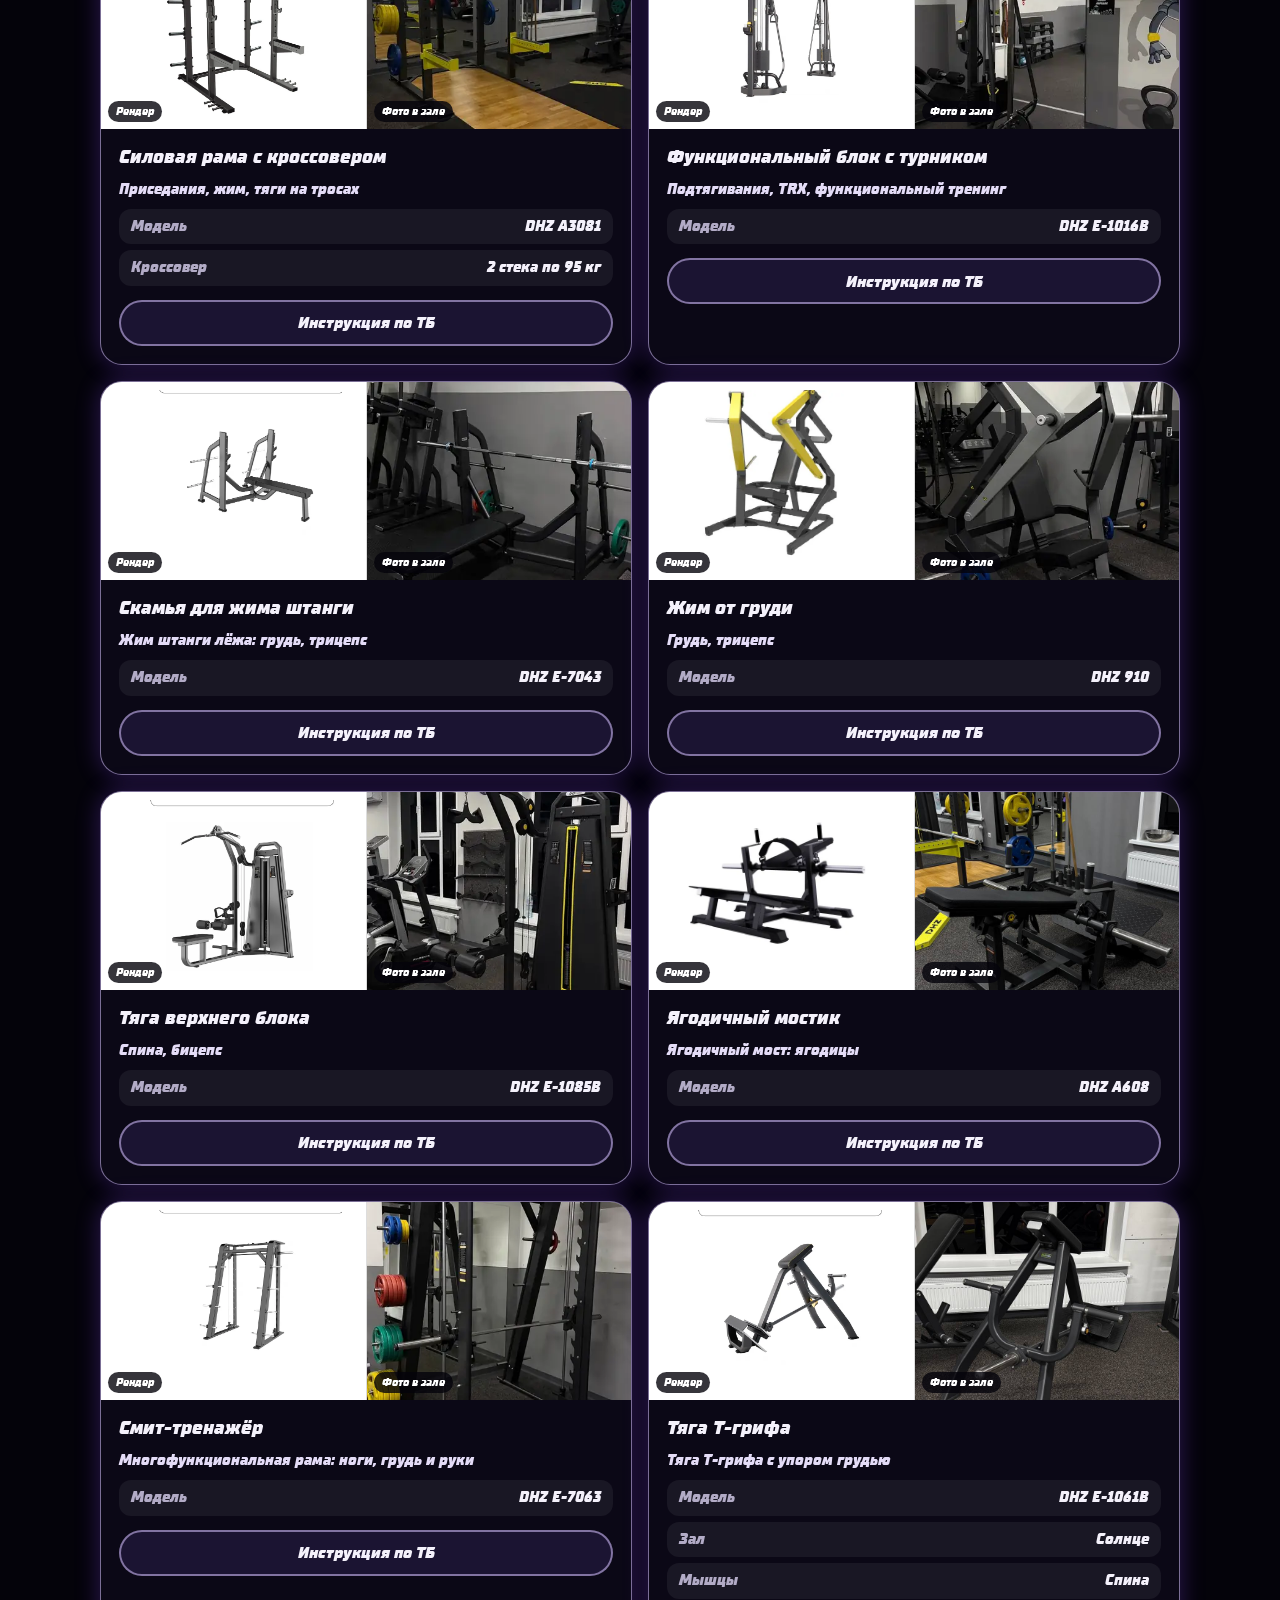
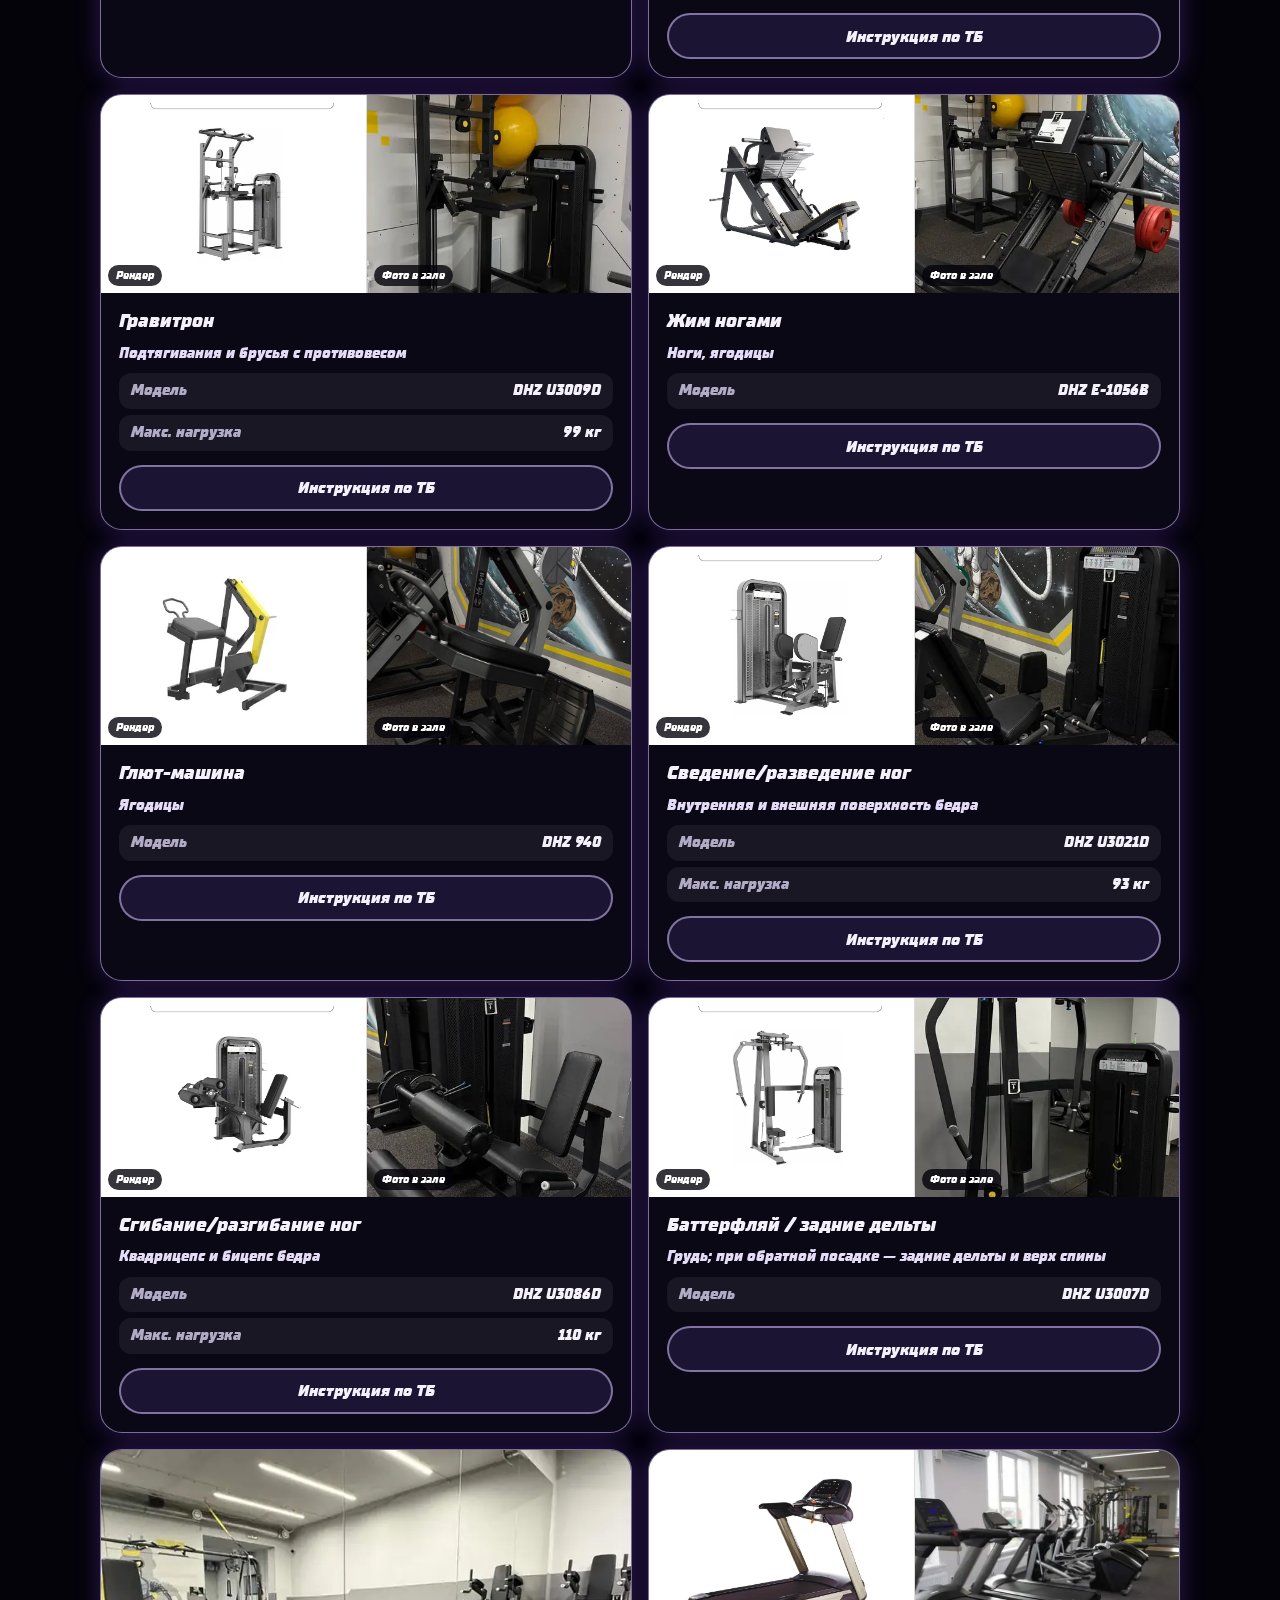
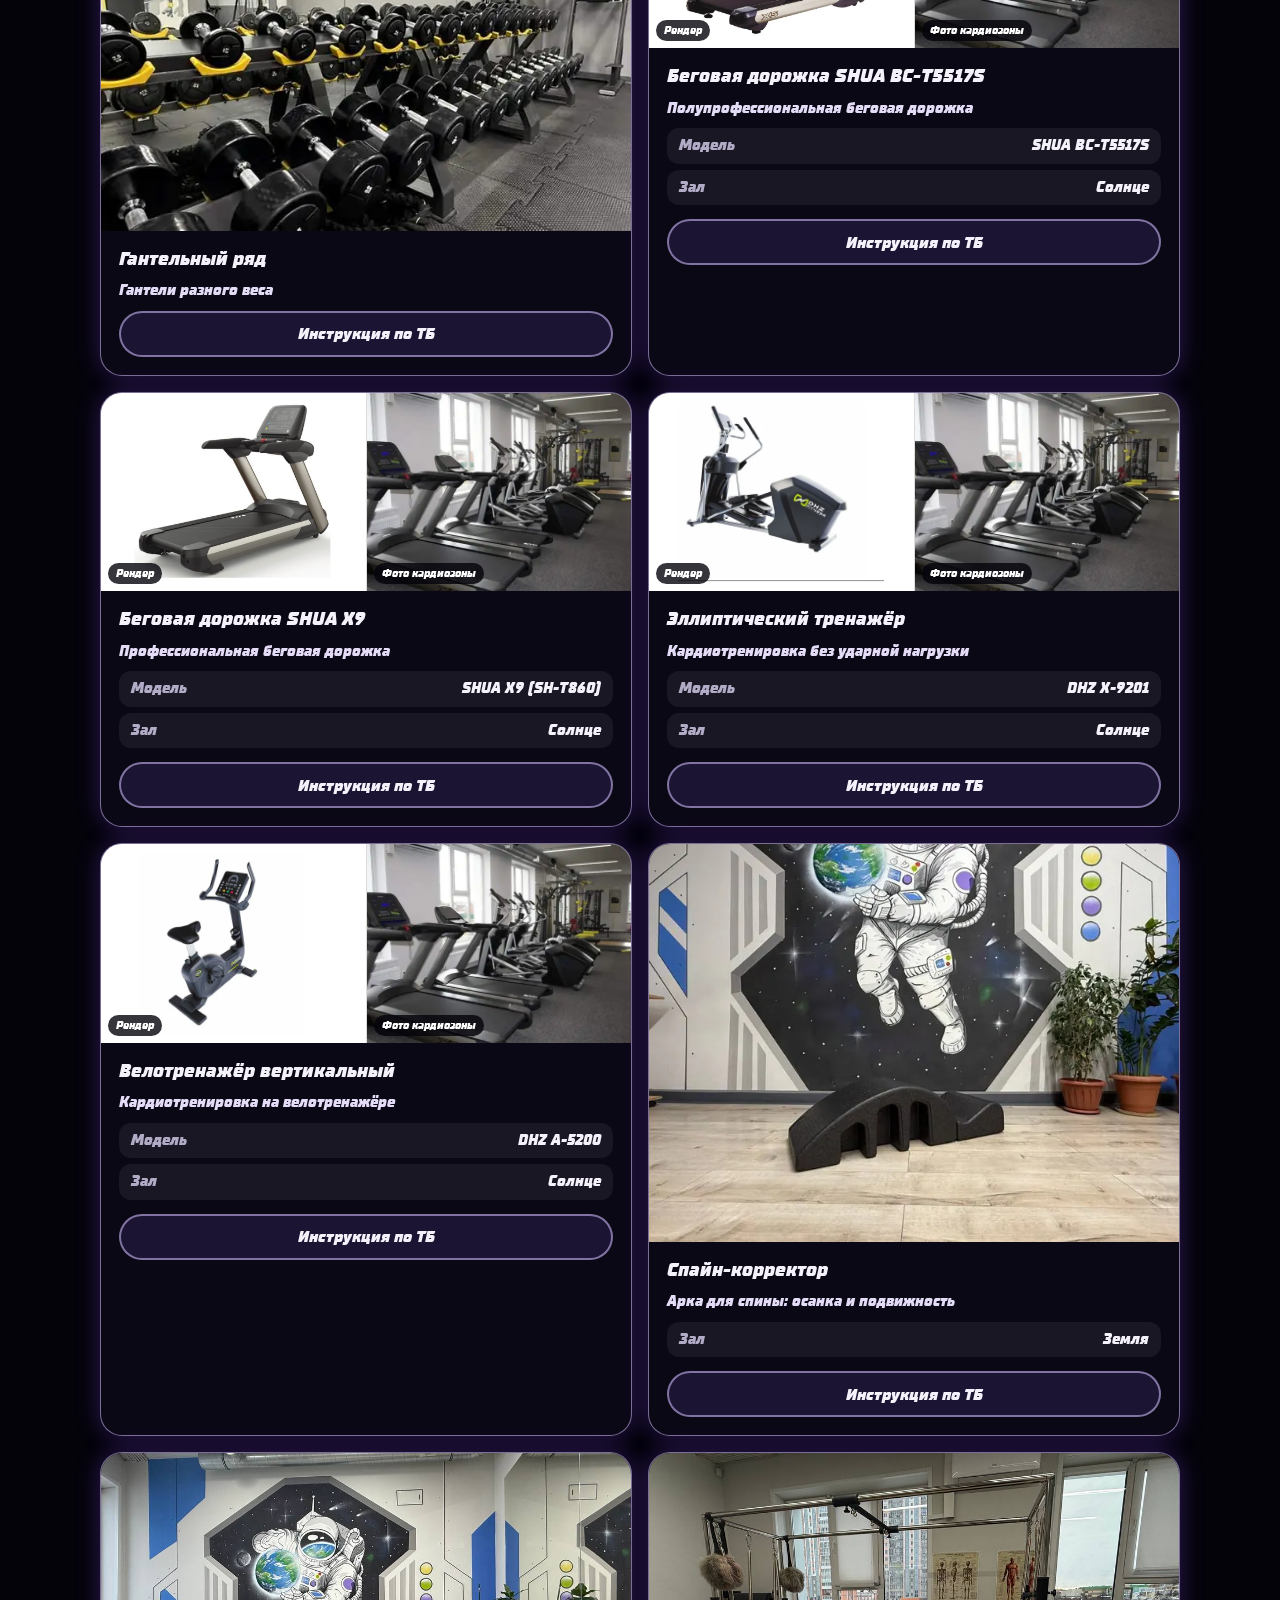
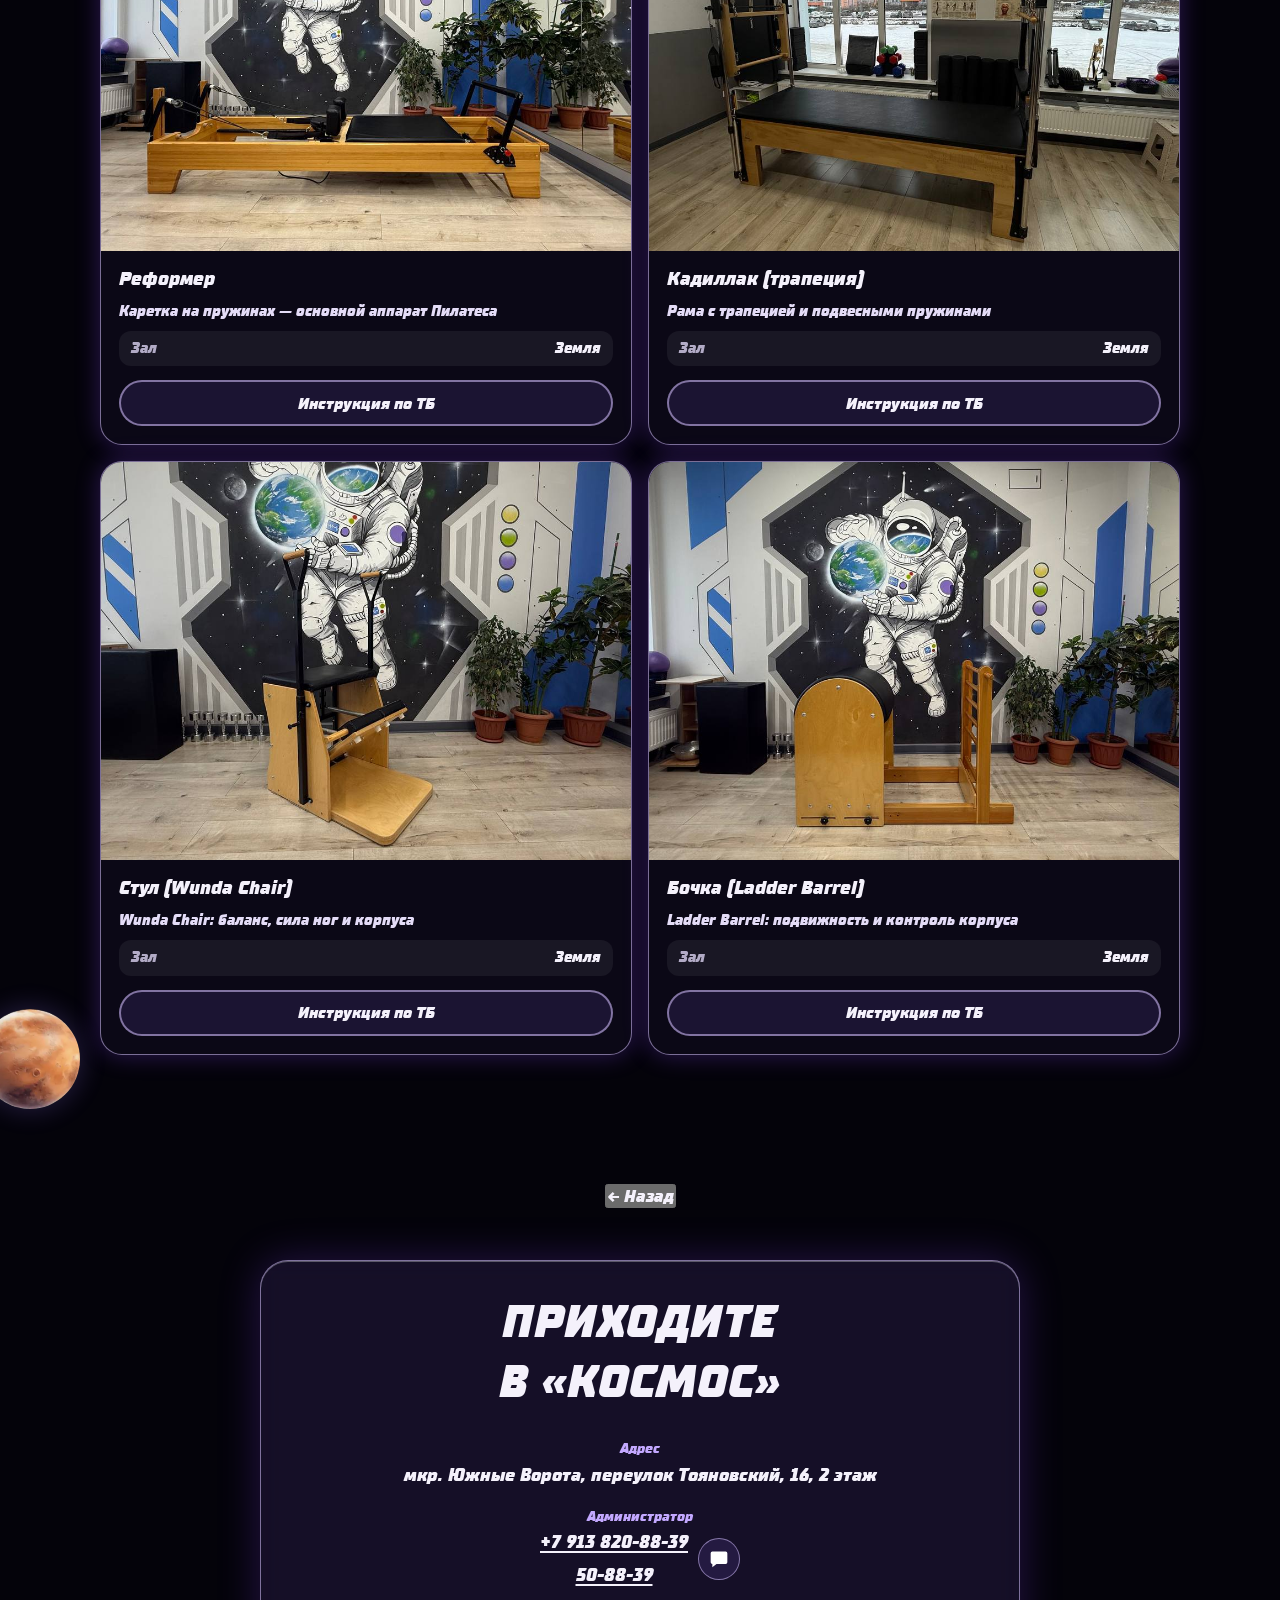
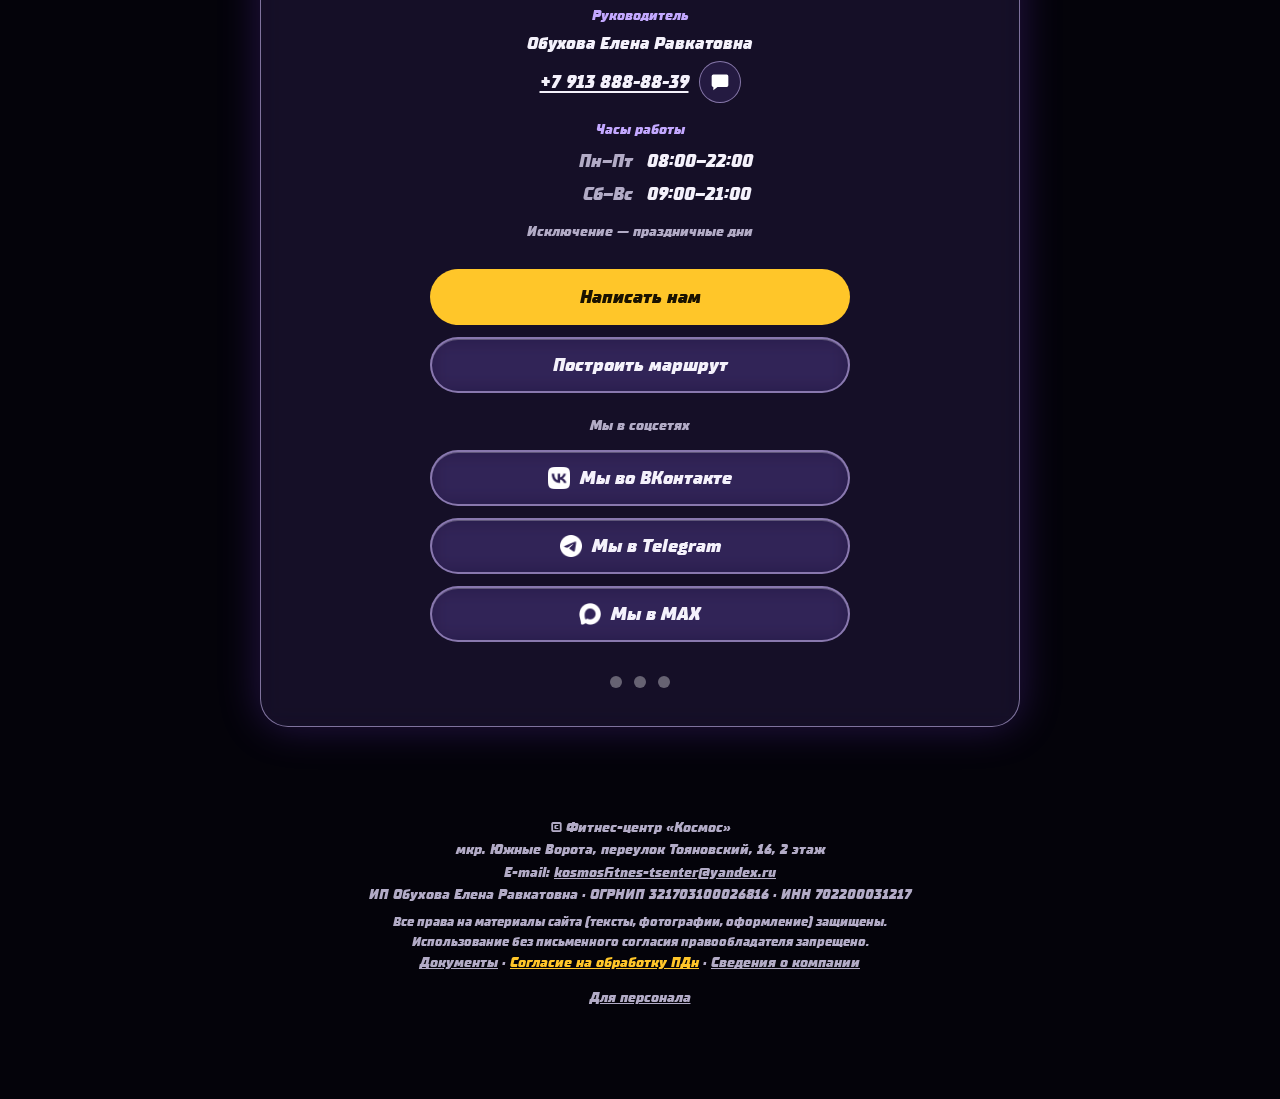
